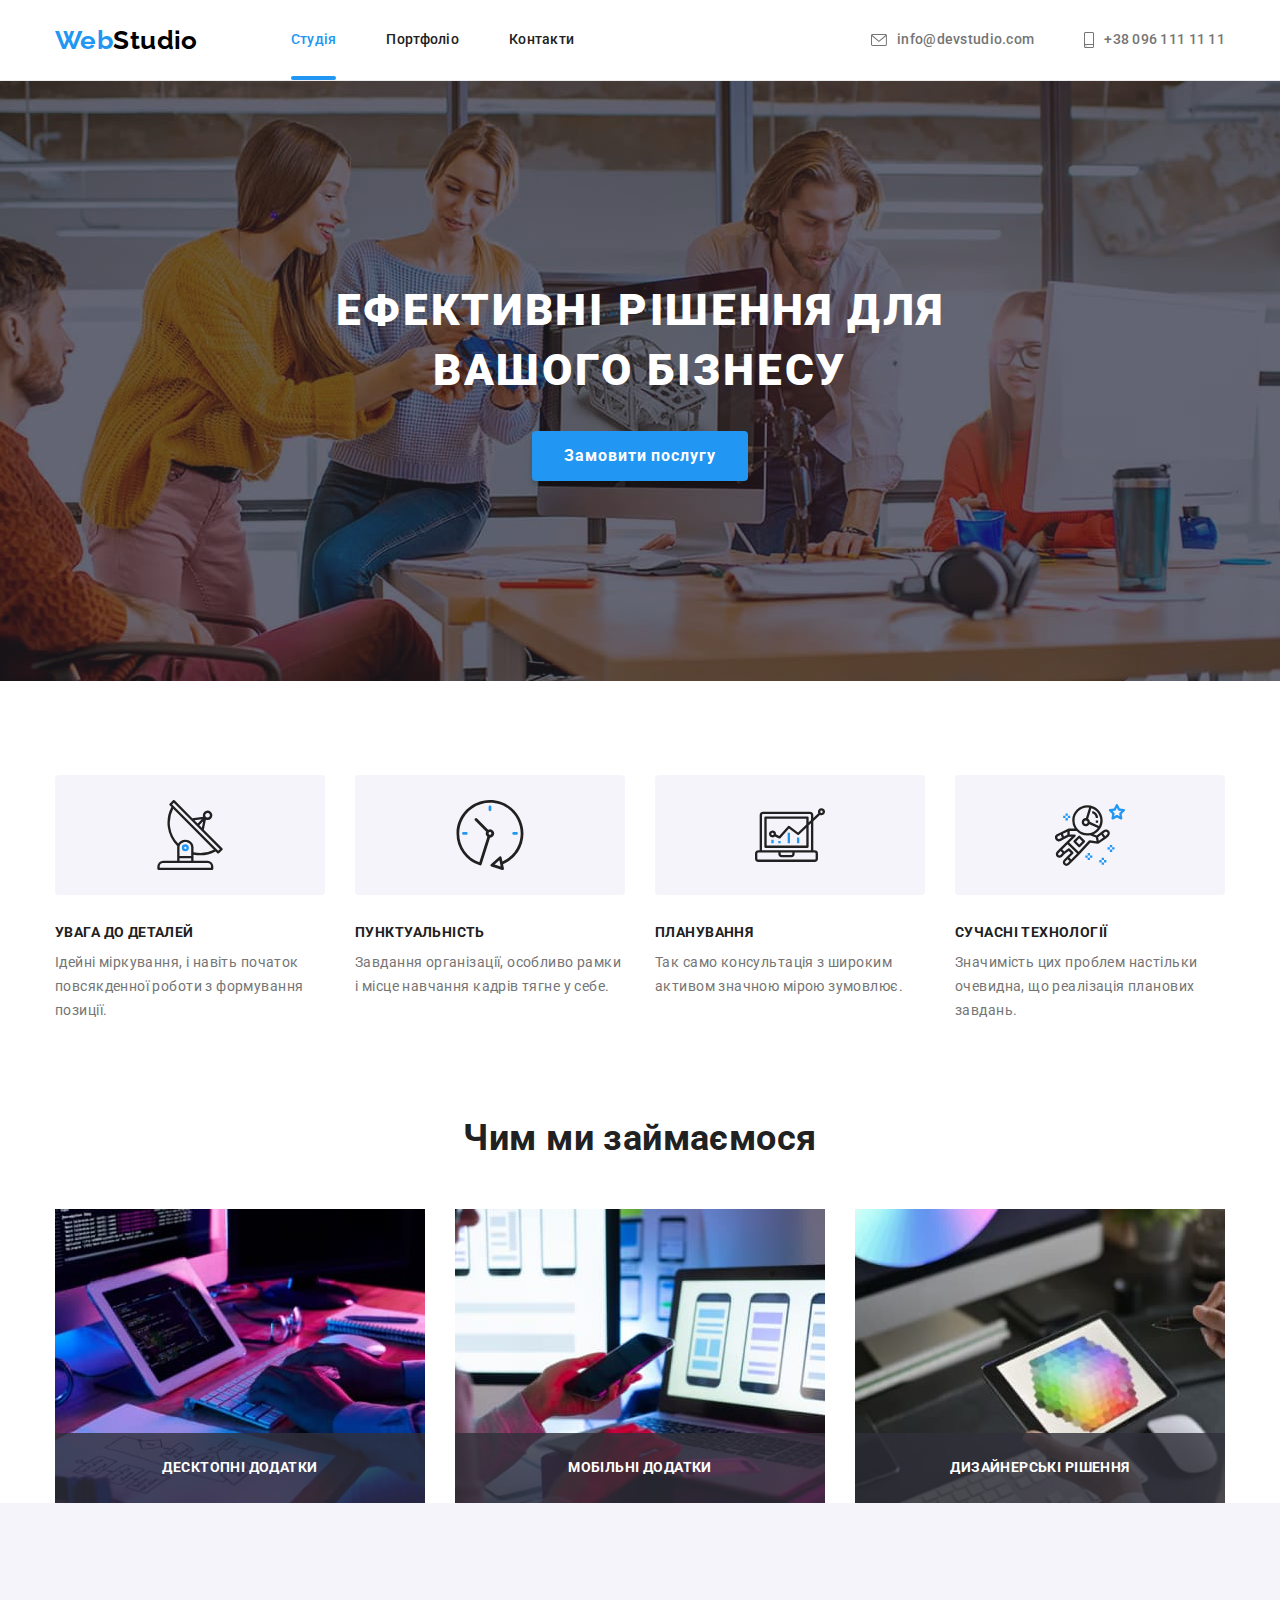
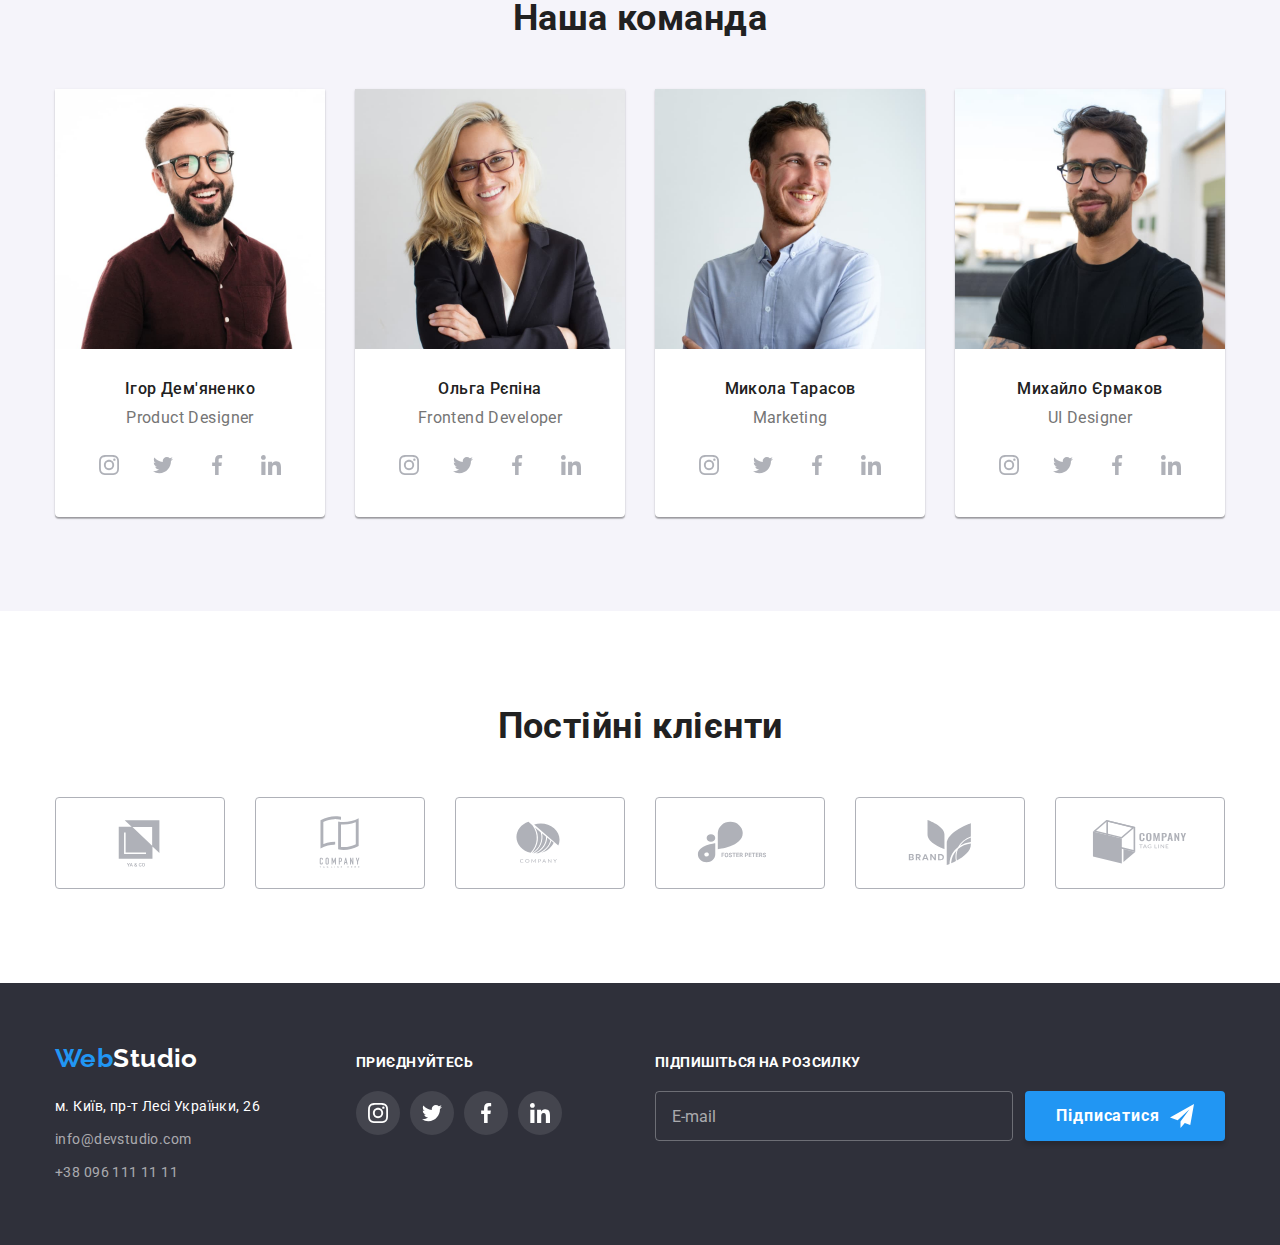
==== index.html @ 78470c0f "first commit" ====
<!DOCTYPE html>
<html lang="uk">
  <head>
    <meta charset="UTF-8" />
    <meta http-equiv="X-UA-Compatible" content="IE=edge" />
    <meta name="viewport" content="width=device-width, initial-scale=1.0" />
    <link rel="preconnect" href="https://fonts.googleapis.com" />
    <link rel="preconnect" href="https://fonts.gstatic.com" crossorigin />
    <link
      href="https://fonts.googleapis.com/css2?family=Raleway:wght@700&family=Roboto:wght@400;500;700;900&display=swap"
      rel="stylesheet"
    />
    <link
      rel="stylesheet"
      href="https://cdnjs.cloudflare.com/ajax/libs/modern-normalize/1.1.0/modern-normalize.min.css"
    />
    <link rel="stylesheet" href="./css/main.min.css" />
    <title lang="en">Web Studio</title>
  </head>
  <body>
    <header class="header">
      <div class="container header__container">
        <nav class="nav">
          <a href="./index.html" class="logo nav__logo link" lang="en"
            ><span class="logo--accent">Web</span>Studio</a
          >
          <ul class="nav__list list">
            <li class="nav__item">
              <a href="./index.html" class="nav__link link nav__link--current">Студія</a>
            </li>
            <li class="nav__item">
              <a href="./portfolio.html" class="nav__link link">Портфоліо</a>
            </li>
            <li class="nav__item">
              <a href="" class="nav__link link">Контакти</a>
            </li>
          </ul>
        </nav>
        <ul class="contacts-header list">
          <li class="contacts-header__item">
            <a href="mailto:info@devstudio.com" class="contacts-header__link link">
              <svg class="contacts-header__icon" width="16" height="12">
                <use href="./images/sprite.svg#envelope"></use>
              </svg>
              info@devstudio.com</a
            >
          </li>
          <li class="contacts-header__item">
            <a href="tel:+380961111111" class="contacts-header__link link">
              <svg class="contacts-header__icon" width="10" height="16">
                <use href="./images/sprite.svg#smartphone"></use>
              </svg>
              +38 096 111 11 11</a
            >
          </li>
        </ul>
      </div>
    </header>
    <main>
      <section class="hero">
        <div class="container hero__container">
          <h1 class="hero__title">Ефективні рішення для вашого бізнесу</h1>
          <button type="button" class="hero__button" data-modal-open>Замовити послугу</button>
        </div>
      </section>
      <section class="features section">
        <div class="container">
          <h2 class="visually-hidden">Особливості</h2>
          <ul class="features__list list">
            <li class="features__item">
              <div class="icon-box features__icon-box">
                <svg width="70" height="70">
                  <use href="./images/sprite.svg#antenna"></use>
                </svg>
              </div>
              <h3 class="features__title">Увага до деталей</h3>
              <p class="features__text">
                Ідейні міркування, і навіть початок повсякденної роботи з формування позиції.
              </p>
            </li>
            <li class="features__item">
              <div class="icon-box features__icon-box">
                <svg width="70" height="70">
                  <use href="./images/sprite.svg#clock"></use>
                </svg>
              </div>
              <h3 class="features__title">Пунктуальність</h3>
              <p class="features__text">
                Завдання організації, особливо рамки і місце навчання кадрів тягне у себе.
              </p>
            </li>
            <li class="features__item">
              <div class="icon-box features__icon-box">
                <svg width="70" height="70">
                  <use href="./images/sprite.svg#diagram"></use>
                </svg>
              </div>
              <h3 class="features__title">Планування</h3>
              <p class="features__text">
                Так само консультація з широким активом значною мірою зумовлює.
              </p>
            </li>
            <li class="features__item">
              <div class="icon-box features__icon-box">
                <svg width="70" height="70">
                  <use href="./images/sprite.svg#astronaut"></use>
                </svg>
              </div>
              <h3 class="features__title">Сучасні технології</h3>
              <p class="features__text">
                Значимість цих проблем настільки очевидна, що реалізація планових завдань.
              </p>
            </li>
          </ul>
        </div>
      </section>
      <section class="whatwedo whatwedo__section">
        <div class="container">
          <h2 class="whatwedo__title">Чим ми займаємося</h2>
          <ul class="whatwedo__list list">
            <li class="whatwedo__item">
              <img
                src="./images/index/what-we-do-1.jpg"
                alt="програмер працює за робочим столом"
                class="block"
                width="370"
                height="294"
              />
              <div class="whatwedo__overlay">
                <h3 class="whatwedo__text">Десктопні додатки</h3>
              </div>
            </li>
            <li class="whatwedo__item">
              <img
                src="./images/index/what-we-do-2.jpg"
                alt="дизайнер розробляє мобільний додаток"
                class="block"
                width="370"
                height="294"
              />
              <div class="whatwedo__overlay">
                <h3 class="whatwedo__text">Мобільні додатки</h3>
              </div>
            </li>
            <li class="whatwedo__item">
              <img
                src="./images/index/what-we-do-3.jpg"
                alt="дизайнер працює з кольором"
                class="block"
                width="370"
                height="294"
              />
              <div class="whatwedo__overlay">
                <h3 class="whatwedo__text">Дизайнерські рішення</h3>
              </div>
            </li>
          </ul>
        </div>
      </section>
      <section class="team section">
        <div class="container">
          <h2 class="team__title">Наша команда</h2>
          <ul class="team__list list">
            <li class="team__item">
              <img
                src="./images/index/team-1.jpg"
                alt="продакт дизайнер"
                class="block"
                width="270"
                height="260"
              />
              <div class="team__box">
                <h3 class="team__name">Ігор Дем'яненко</h3>
                <p class="team__prof" lang="en">Product Designer</p>
                <ul class="social list">
                  <li class="social__item">
                    <a href="" class="icon-box social__icon-box">
                      <svg class="social__icon" width="20" height="20">
                        <use href="./images/sprite.svg#instagram"></use>
                      </svg>
                    </a>
                  </li>
                  <li class="social__item">
                    <a href="" class="icon-box social__icon-box">
                      <svg class="social__icon" width="20" height="20">
                        <use href="./images/sprite.svg#twitter"></use>
                      </svg>
                    </a>
                  </li>
                  <li class="social__item">
                    <a href="" class="icon-box social__icon-box">
                      <svg class="social__icon" width="20" height="20">
                        <use href="./images/sprite.svg#facebook"></use>
                      </svg>
                    </a>
                  </li>
                  <li class="social__item">
                    <a href="" class="icon-box social__icon-box">
                      <svg class="social__icon" width="20" height="20">
                        <use href="./images/sprite.svg#linkedin"></use>
                      </svg>
                    </a>
                  </li>
                </ul>
              </div>
            </li>
            <li class="team__item">
              <img
                src="./images/index/team-2.jpg"
                alt="фронт-енд розробник"
                class="block"
                width="270"
                height="260"
              />
              <div class="team__box">
                <h3 class="team__name">Ольга Рєпіна</h3>
                <p class="team__prof" lang="en">Frontend Developer</p>
                <ul class="social list">
                  <li class="social__item">
                    <a href="" class="icon-box social__icon-box">
                      <svg class="social__icon" width="20" height="20">
                        <use href="./images/sprite.svg#instagram"></use>
                      </svg>
                    </a>
                  </li>
                  <li class="social__item">
                    <a href="" class="icon-box social__icon-box">
                      <svg class="social__icon" width="20" height="20">
                        <use href="./images/sprite.svg#twitter"></use>
                      </svg>
                    </a>
                  </li>
                  <li class="social__item">
                    <a href="" class="icon-box social__icon-box">
                      <svg class="social__icon" width="20" height="20">
                        <use href="./images/sprite.svg#facebook"></use>
                      </svg>
                    </a>
                  </li>
                  <li class="social__item">
                    <a href="" class="icon-box social__icon-box">
                      <svg class="social__icon" width="20" height="20">
                        <use href="./images/sprite.svg#linkedin"></use>
                      </svg>
                    </a>
                  </li>
                </ul>
              </div>
            </li>
            <li class="team__item">
              <img
                src="./images/index/team-3.jpg"
                alt="маркетолог"
                class="block"
                width="270"
                height="260"
              />
              <div class="team__box">
                <h3 class="team__name">Микола Тарасов</h3>
                <p class="team__prof" lang="en">Marketing</p>
                <ul class="social list">
                  <li class="social__item">
                    <a href="" class="icon-box social__icon-box">
                      <svg class="social__icon" width="20" height="20">
                        <use href="./images/sprite.svg#instagram"></use>
                      </svg>
                    </a>
                  </li>
                  <li class="social__item">
                    <a href="" class="icon-box social__icon-box">
                      <svg class="social__icon" width="20" height="20">
                        <use href="./images/sprite.svg#twitter"></use>
                      </svg>
                    </a>
                  </li>
                  <li class="social__item">
                    <a href="" class="icon-box social__icon-box">
                      <svg class="social__icon" width="20" height="20">
                        <use href="./images/sprite.svg#facebook"></use>
                      </svg>
                    </a>
                  </li>
                  <li class="social__item">
                    <a href="" class="icon-box social__icon-box">
                      <svg class="social__icon" width="20" height="20">
                        <use href="./images/sprite.svg#linkedin"></use>
                      </svg>
                    </a>
                  </li>
                </ul>
              </div>
            </li>
            <li class="team__item">
              <img
                src="./images/index/team-4.jpg"
                alt="дизайнер"
                class="block"
                width="270"
                height="260"
              />
              <div class="team__box">
                <h3 class="team__name">Михайло Єрмаков</h3>
                <p class="team__prof" lang="en">UI Designer</p>
                <ul class="social list">
                  <li class="social__item">
                    <a href="" class="icon-box social__icon-box">
                      <svg class="social__icon" width="20" height="20">
                        <use href="./images/sprite.svg#instagram"></use>
                      </svg>
                    </a>
                  </li>
                  <li class="social__item">
                    <a href="" class="icon-box social__icon-box">
                      <svg class="social__icon" width="20" height="20">
                        <use href="./images/sprite.svg#twitter"></use>
                      </svg>
                    </a>
                  </li>
                  <li class="social__item">
                    <a href="" class="icon-box social__icon-box">
                      <svg class="social__icon" width="20" height="20">
                        <use href="./images/sprite.svg#facebook"></use>
                      </svg>
                    </a>
                  </li>
                  <li class="social__item">
                    <a href="" class="icon-box social__icon-box">
                      <svg class="social__icon" width="20" height="20">
                        <use href="./images/sprite.svg#linkedin"></use>
                      </svg>
                    </a>
                  </li>
                </ul>
              </div>
            </li>
          </ul>
        </div>
      </section>
      <section class="clients section">
        <div class="container">
          <h2 class="clients__title">Постійні клієнти</h2>
          <ul class="clients__list list">
            <li class="clients__item">
              <a href="" class="icon-box clients__icon-box">
                <svg class="clients__icon" width="106" height="60">
                  <use href="./images/sprite.svg#client-1"></use>
                </svg>
              </a>
            </li>
            <li class="clients__item">
              <a href="" class="icon-box clients__icon-box">
                <svg class="clients__icon" width="106" height="60">
                  <use href="./images/sprite.svg#client-2"></use>
                </svg>
              </a>
            </li>
            <li class="clients__item">
              <a href="" class="icon-box clients__icon-box">
                <svg class="clients__icon" width="106" height="60">
                  <use href="./images/sprite.svg#client-3"></use>
                </svg>
              </a>
            </li>
            <li class="clients__item">
              <a href="" class="icon-box clients__icon-box">
                <svg class="clients__icon" width="106" height="60">
                  <use href="./images/sprite.svg#client-4"></use>
                </svg>
              </a>
            </li>
            <li class="clients__item">
              <a href="" class="icon-box clients__icon-box">
                <svg class="clients__icon" width="106" height="60">
                  <use href="./images/sprite.svg#client-5"></use>
                </svg>
              </a>
            </li>
            <li class="clients__item">
              <a href="" class="icon-box clients__icon-box">
                <svg class="clients__icon" width="106" height="60">
                  <use href="./images/sprite.svg#client-6"></use>
                </svg>
              </a>
            </li>
          </ul>
        </div>
      </section>
    </main>
    <footer class="footer">
      <div class="container footer__container">
        <div class="footer__item">
          <a href="./index.html" class="logo footer__logo link" lang="en"
            ><span class="logo--accent">Web</span>Studio</a
          >
          <address class="contacts-footer">
            <ul class="list">
              <li class="contacts-footer__item">
                <a
                  href="https://goo.gl/maps/k4qQzLgpnEmAFizy6"
                  class="contacts-footer__gmaps-link link"
                  target="_blank"
                  rel="noopener noreferrer"
                  >м. Київ, пр-т Лесі Українки, 26</a
                >
              </li>
              <li class="contacts-footer__item">
                <a href="mailto:info@devstudio.com" class="contacts-footer__link link"
                  >info@devstudio.com</a
                >
              </li>
              <li class="contacts-footer__item">
                <a href="tel:+380961111111" class="contacts-footer__link link">+38 096 111 11 11</a>
              </li>
            </ul>
          </address>
        </div>
        <div class="footer__item">
          <p class="footer__title">Приєднуйтесь</p>
          <ul class="social list">
            <li class="social__item">
              <a href="" class="icon-box social__icon-box social__icon-box--dark">
                <svg class="social__icon" width="20" height="20">
                  <use href="./images/sprite.svg#instagram"></use>
                </svg>
              </a>
            </li>
            <li class="social__item">
              <a href="" class="icon-box social__icon-box social__icon-box--dark">
                <svg class="social__icon" width="20" height="20">
                  <use href="./images/sprite.svg#twitter"></use>
                </svg>
              </a>
            </li>
            <li class="social__item">
              <a href="" class="icon-box social__icon-box social__icon-box--dark">
                <svg class="social__icon" width="20" height="20">
                  <use href="./images/sprite.svg#facebook"></use>
                </svg>
              </a>
            </li>
            <li class="social__item">
              <a href="" class="icon-box social__icon-box social__icon-box--dark">
                <svg class="social__icon" width="20" height="20">
                  <use href="./images/sprite.svg#linkedin"></use>
                </svg>
              </a>
            </li>
          </ul>
        </div>
        <div class="footer__item">
          <p class="footer__title">Підпишіться на розсилку</p>
          <form class="subscribe">
            <label>
              <input type="email" class="subscribe__field" name="email" placeholder="E-mail" />
            </label>
            <button type="submit" class="subscribe__button">
              Підписатися
              <svg class="subscribe__icon" width="24" height="24">
                <use href="./images/sprite.svg#send"></use>
              </svg>
            </button>
          </form>
        </div>
      </div>
    </footer>
    <div class="modal__backdrop" data-backdrop>
      <div class="modal" data-modal>
        <button type="button" class="modal__button" data-modal-close>
          <svg width="18" height="18">
            <use href="./images/sprite.svg#close"></use>
          </svg>
        </button>
        <form class="feedback">
          <p class="feedback__title">Залиште свої дані, ми вам передзвонимо</p>
          <label class="feedback__label"
            >Ім'я
            <input type="text" name="name" class="feedback__field" />
            <svg class="feedback__icon" width="18" height="18">
              <use href="./images/sprite.svg#person"></use>
            </svg>
          </label>
          <label class="feedback__label"
            >Телефон
            <input type="tel" name="tel" class="feedback__field" />
            <svg class="feedback__icon" width="18" height="18">
              <use href="./images/sprite.svg#phone"></use>
            </svg>
          </label>
          <label class="feedback__label"
            >Пошта
            <input type="email" name="email" class="feedback__field" />
            <svg class="feedback__icon" width="18" height="18">
              <use href="./images/sprite.svg#email"></use>
            </svg>
          </label>
          <label class="feedback__label"
            >Коментар
            <textarea
              name="comment"
              class="feedback__area"
              rows="6"
              placeholder="Введіть текст"
            ></textarea>
          </label>
          <label class="feedback__accept">
            <input type="checkbox" name="accept" value="agreed" class="feedback__checkbox" />
            <svg class="feedback__checkbox--off" width="16" height="15">
              <use href="./images/sprite.svg#not-checked"></use>
            </svg>
            <svg class="feedback__checkbox--on" width="16" height="15">
              <use href="./images/sprite.svg#checked"></use>
            </svg>
            Погоджуюся з розсилкою та приймаю
            <a href="" class="feedback__link">Умови договору</a>
          </label>
          <button type="submit" class="feedback__button">Відправити</button>
        </form>
      </div>
    </div>
    <script src="./js/modal.js"></script>
  </body>
</html>
---- css/main.min.css ----
@-webkit-keyframes fadeIn{0%{-webkit-transform:scale(2);transform:scale(2);opacity:0}100%{-webkit-transform:scale(1);transform:scale(1);opacity:1}}@keyframes fadeIn{0%{-webkit-transform:scale(2);transform:scale(2);opacity:0}100%{-webkit-transform:scale(1);transform:scale(1);opacity:1}}@-webkit-keyframes fadeOut{0%{opacity:1}100%{opacity:0}}@keyframes fadeOut{0%{opacity:1}100%{opacity:0}}@-webkit-keyframes jumpOut{0%{-webkit-transform:translate(-50%, -50%) scale(1, 1);transform:translate(-50%, -50%) scale(1, 1)}20%{-webkit-transform:translate(-50%, -35%) scale(1.25, 0.8);transform:translate(-50%, -35%) scale(1.25, 0.8)}100%{-webkit-transform:translate(-50%, -200%) scale(0.5, 2);transform:translate(-50%, -200%) scale(0.5, 2)}}@keyframes jumpOut{0%{-webkit-transform:translate(-50%, -50%) scale(1, 1);transform:translate(-50%, -50%) scale(1, 1)}20%{-webkit-transform:translate(-50%, -35%) scale(1.25, 0.8);transform:translate(-50%, -35%) scale(1.25, 0.8)}100%{-webkit-transform:translate(-50%, -200%) scale(0.5, 2);transform:translate(-50%, -200%) scale(0.5, 2)}}body{background-color:#fff;color:#212121;font-family:"Roboto",sans-serif;font-size:14px;line-height:1.71;letter-spacing:.03em}h1,h2,h3,ul,p{margin:0}.list{list-style:none;padding:0}.link{text-decoration:none}.section{padding:94px 0}.container{width:1200px;margin:0 auto;padding:0 15px}.block{display:block}.icon-box{display:-webkit-box;display:-ms-flexbox;display:flex;-webkit-box-pack:center;-ms-flex-pack:center;justify-content:center;-webkit-box-align:center;-ms-flex-align:center;align-items:center}.visually-hidden{position:absolute;white-space:nowrap;width:1px;height:1px;overflow:hidden;border:0;padding:0;clip:rect(0 0 0 0);-webkit-clip-path:inset(50%);clip-path:inset(50%);margin:-1px}.feedback__button,.subscribe__button,.hero__button{width:200px;padding:10px 15px;background-color:#2196f3;color:#fff;border:none;border-radius:4px;-webkit-box-shadow:0px 4px 4px rgba(0,0,0,.1490196078);box-shadow:0px 4px 4px rgba(0,0,0,.1490196078);cursor:pointer;font-family:inherit;font-weight:700;font-size:16px;line-height:1.88;text-align:center;letter-spacing:.06em;-webkit-transition:background-color 250ms cubic-bezier(0.4, 0, 0.2, 1);transition:background-color 250ms cubic-bezier(0.4, 0, 0.2, 1)}.feedback__button:hover,.subscribe__button:hover,.hero__button:hover,.feedback__button:focus,.subscribe__button:focus,.hero__button:focus{background-color:#188ce8}.header{border-bottom:1px solid #ececec}.header__container{display:-webkit-box;display:-ms-flexbox;display:flex;min-height:80px}.nav{display:-webkit-box;display:-ms-flexbox;display:flex;-webkit-box-align:center;-ms-flex-align:center;align-items:center}.nav__logo{margin-right:93px}.nav__list{display:-webkit-box;display:-ms-flexbox;display:flex;height:100%}.nav__item{display:-webkit-box;display:-ms-flexbox;display:flex}.nav__item:not(:last-child){margin-right:50px}.nav__link{position:relative;padding:32px 0;color:inherit;font-weight:500;line-height:1.14;letter-spacing:.02em;-webkit-transition:color 250ms cubic-bezier(0.4, 0, 0.2, 1);transition:color 250ms cubic-bezier(0.4, 0, 0.2, 1)}.nav__link:hover,.nav__link:focus{color:#2196f3}.nav__link--current{color:#2196f3}.nav__link--current::after{content:"";position:absolute;bottom:0;display:block;width:100%;height:4px;background-color:#2196f3;border-radius:2px}.logo{color:#000;font-family:"Raleway",sans-serif;font-weight:700;font-size:26px;line-height:1.19}.logo--accent{color:#2196f3}.contacts-header{display:-webkit-box;display:-ms-flexbox;display:flex;-webkit-box-align:center;-ms-flex-align:center;align-items:center;margin-left:auto}.contacts-header__icon{margin-right:10px;fill:currentColor}.contacts-header__item:not(:last-child){margin-right:50px}.contacts-header__link{display:-webkit-box;display:-ms-flexbox;display:flex;-webkit-box-align:center;-ms-flex-align:center;align-items:center;color:#757575;font-weight:500;line-height:1.14;letter-spacing:.02em;-webkit-transition:color 250ms cubic-bezier(0.4, 0, 0.2, 1);transition:color 250ms cubic-bezier(0.4, 0, 0.2, 1)}.contacts-header__link:hover,.contacts-header__link:focus{color:#2196f3}.hero{max-width:1600px;height:600px;margin:auto;padding:200px 0;background-color:#c4c4c4;background-image:-webkit-gradient(linear, left top, left bottom, from(rgba(47, 48, 58, 0.4)), to(rgba(47, 48, 58, 0.4))),url(../images/index/hero.jpg);background-image:linear-gradient(rgba(47, 48, 58, 0.4), rgba(47, 48, 58, 0.4)),url(../images/index/hero.jpg);background-repeat:no-repeat;background-position:center;background-size:cover}.hero__container{display:-webkit-box;display:-ms-flexbox;display:flex;-webkit-box-orient:vertical;-webkit-box-direction:normal;-ms-flex-direction:column;flex-direction:column;-webkit-box-pack:center;-ms-flex-pack:center;justify-content:center;-webkit-box-align:center;-ms-flex-align:center;align-items:center}.hero__title{width:696px;margin-bottom:30px;color:#fff;font-weight:900;font-size:44px;line-height:1.36;text-align:center;letter-spacing:.06em;text-transform:uppercase}.hero__button{width:216px}.features__list{display:-webkit-box;display:-ms-flexbox;display:flex}.features__icon-box{height:120px;margin-bottom:30px;background-color:#f5f4fa;border-radius:4px}.features__title{margin-bottom:10px;font-weight:700;font-size:inherit;line-height:1.14;text-transform:uppercase}.features__text{color:#757575}.features__item{width:270px}.features__item:not(:last-child){margin-right:30px}.whatwedo__section{padding-top:0}.whatwedo__title{margin-bottom:50px;font-weight:700;font-size:36px;line-height:1.17;text-align:center}.whatwedo__list{display:-webkit-box;display:-ms-flexbox;display:flex}.whatwedo__overlay{position:absolute;bottom:0;width:100%;min-height:70px;padding:27px 15px;background-color:rgba(47,48,58,.8)}.whatwedo__text{color:#fff;font-weight:700;font-size:14px;line-height:1.14;text-align:center;text-transform:uppercase}.whatwedo__item{position:relative}.whatwedo__item:not(:last-child){margin-right:30px}.team{background-color:#f5f4fa}.team__title{margin-bottom:50px;font-weight:700;font-size:36px;line-height:1.17;text-align:center}.team__list{display:-webkit-box;display:-ms-flexbox;display:flex}.team__box{display:-webkit-box;display:-ms-flexbox;display:flex;-webkit-box-orient:vertical;-webkit-box-direction:normal;-ms-flex-direction:column;flex-direction:column;-webkit-box-align:center;-ms-flex-align:center;align-items:center;padding:30px 0;text-align:center}.team__name{margin-bottom:10px;font-weight:500;font-size:16px;line-height:1.19}.team__prof{margin-bottom:16px;color:#757575;font-size:16px;line-height:1.19}.team__item{background-color:#fff;-webkit-box-shadow:0px 1px 3px rgba(0,0,0,.1215686275),0px 1px 1px rgba(0,0,0,.1411764706),0px 2px 1px rgba(0,0,0,.2);box-shadow:0px 1px 3px rgba(0,0,0,.1215686275),0px 1px 1px rgba(0,0,0,.1411764706),0px 2px 1px rgba(0,0,0,.2);border-radius:0px 0px 4px 4px}.team__item:not(:last-child){margin-right:30px}.social{display:-webkit-box;display:-ms-flexbox;display:flex}.social__icon{fill:currentColor}.social__item:not(:last-child){margin-right:10px}.social__icon-box{width:44px;height:44px;border-radius:50%;color:#afb1b8;-webkit-transition:background-color 250ms cubic-bezier(0.4, 0, 0.2, 1),color 250ms cubic-bezier(0.4, 0, 0.2, 1);transition:background-color 250ms cubic-bezier(0.4, 0, 0.2, 1),color 250ms cubic-bezier(0.4, 0, 0.2, 1)}.social__icon-box--dark{background-color:rgba(255,255,255,.1019607843);color:#fff}.social__icon-box:hover,.social__icon-box:focus{background-color:#2196f3;color:#fff}.clients__title{margin-bottom:50px;font-weight:700;font-size:36px;line-height:1.17;text-align:center}.clients__list{display:-webkit-box;display:-ms-flexbox;display:flex}.clients__icon{fill:currentColor}.clients__item{width:170px}.clients__item:not(:last-child){margin-right:30px}.clients__icon-box{height:92px;color:#afb1b8;border:1px solid #afb1b8;border-radius:4px;-webkit-transition:color 250ms cubic-bezier(0.4, 0, 0.2, 1),border 250ms cubic-bezier(0.4, 0, 0.2, 1);transition:color 250ms cubic-bezier(0.4, 0, 0.2, 1),border 250ms cubic-bezier(0.4, 0, 0.2, 1)}.clients__icon-box:hover,.clients__icon-box:focus{color:#2196f3;border:1px solid #2196f3}.filter{display:-webkit-box;display:-ms-flexbox;display:flex;-webkit-box-pack:center;-ms-flex-pack:center;justify-content:center;margin-bottom:50px}.filter__item:not(:last-child){margin-right:8px}.filter__button{padding:6px 22px;background-color:#f5f4fa;color:inherit;border:none;border-radius:4px;cursor:pointer;font-family:inherit;font-weight:500;font-size:16px;line-height:1.62;text-align:center;letter-spacing:inherit;-webkit-transition:background-color 250ms cubic-bezier(0.4, 0, 0.2, 1),color 250ms cubic-bezier(0.4, 0, 0.2, 1),-webkit-box-shadow 250ms cubic-bezier(0.4, 0, 0.2, 1);transition:background-color 250ms cubic-bezier(0.4, 0, 0.2, 1),color 250ms cubic-bezier(0.4, 0, 0.2, 1),-webkit-box-shadow 250ms cubic-bezier(0.4, 0, 0.2, 1);transition:background-color 250ms cubic-bezier(0.4, 0, 0.2, 1),color 250ms cubic-bezier(0.4, 0, 0.2, 1),box-shadow 250ms cubic-bezier(0.4, 0, 0.2, 1);transition:background-color 250ms cubic-bezier(0.4, 0, 0.2, 1),color 250ms cubic-bezier(0.4, 0, 0.2, 1),box-shadow 250ms cubic-bezier(0.4, 0, 0.2, 1),-webkit-box-shadow 250ms cubic-bezier(0.4, 0, 0.2, 1)}.filter__button:hover,.filter__button:focus{background-color:#2196f3;color:#fff;-webkit-box-shadow:0px 3px 1px rgba(0,0,0,.1019607843),0px 1px 2px rgba(0,0,0,.0784313725),0px 2px 2px rgba(0,0,0,.1215686275);box-shadow:0px 3px 1px rgba(0,0,0,.1019607843),0px 1px 2px rgba(0,0,0,.0784313725),0px 2px 2px rgba(0,0,0,.1215686275)}.gallery__list{display:-webkit-box;display:-ms-flexbox;display:flex;-ms-flex-wrap:wrap;flex-wrap:wrap}.gallery__thumb{position:relative;overflow:hidden}.gallery__overlay{position:absolute;top:0;left:0;display:-webkit-box;display:-ms-flexbox;display:flex;-webkit-box-align:center;-ms-flex-align:center;align-items:center;height:100%;padding:0 24px;background-color:rgba(33,150,243,.9019607843);-webkit-transform:translateY(100%);transform:translateY(100%);-webkit-transition:-webkit-transform 250ms cubic-bezier(0.4, 0, 0.2, 1);transition:-webkit-transform 250ms cubic-bezier(0.4, 0, 0.2, 1);transition:transform 250ms cubic-bezier(0.4, 0, 0.2, 1);transition:transform 250ms cubic-bezier(0.4, 0, 0.2, 1), -webkit-transform 250ms cubic-bezier(0.4, 0, 0.2, 1)}.gallery__overlay-text{color:#fff;font-size:18px;line-height:1.56}.gallery__descr{padding:20px 24px;border-right:1px solid #eee;border-bottom:1px solid #eee;border-left:1px solid #eee}.gallery__title{margin-bottom:4px;color:#212121;font-weight:700;font-size:18px;line-height:2;letter-spacing:.06em}.gallery__category{color:#757575;font-size:16px;line-height:1.88}.gallery__item:not(:nth-child(3n)){margin-right:30px}.gallery__item:not(:nth-last-child(-n+3)){margin-bottom:30px}.gallery__link{display:block;-webkit-transition:-webkit-box-shadow 250ms cubic-bezier(0.4, 0, 0.2, 1);transition:-webkit-box-shadow 250ms cubic-bezier(0.4, 0, 0.2, 1);transition:box-shadow 250ms cubic-bezier(0.4, 0, 0.2, 1);transition:box-shadow 250ms cubic-bezier(0.4, 0, 0.2, 1), -webkit-box-shadow 250ms cubic-bezier(0.4, 0, 0.2, 1)}.gallery__link:hover,.gallery__link:focus{-webkit-box-shadow:0px 1px 1px rgba(0,0,0,.1215686275),0px 4px 4px rgba(0,0,0,.0588235294),1px 4px 6px rgba(0,0,0,.1607843137);box-shadow:0px 1px 1px rgba(0,0,0,.1215686275),0px 4px 4px rgba(0,0,0,.0588235294),1px 4px 6px rgba(0,0,0,.1607843137)}.gallery__link:hover .gallery__overlay,.gallery__link:focus .gallery__overlay{-webkit-transform:translateY(0%);transform:translateY(0%)}.footer{padding-top:60px;padding-bottom:60px;background-color:#2f303a}.footer__container{display:-webkit-box;display:-ms-flexbox;display:flex;-webkit-box-align:baseline;-ms-flex-align:baseline;align-items:baseline}.footer__logo{color:#fff}.footer__title{color:#fff;font-weight:700;line-height:1.14;text-transform:uppercase;margin-bottom:20px}.footer__item:nth-child(1){margin-right:70px}.footer__item:nth-child(2){margin-right:93px}.contacts-footer{width:231px;margin-top:20px;font-style:normal}.contacts-footer__gmaps-link{color:#fff}.contacts-footer__item{display:-webkit-box;display:-ms-flexbox;display:flex}.contacts-footer__item:not(:last-child){margin-bottom:9px}.contacts-footer__link{color:rgba(255,255,255,.6);-webkit-transition:color 250ms cubic-bezier(0.4, 0, 0.2, 1);transition:color 250ms cubic-bezier(0.4, 0, 0.2, 1)}.contacts-footer__link:hover,.contacts-footer__link:focus{color:#fff}.subscribe{display:-webkit-box;display:-ms-flexbox;display:flex;-webkit-box-align:center;-ms-flex-align:center;align-items:center}.subscribe__button{display:-webkit-box;display:-ms-flexbox;display:flex;-webkit-box-pack:center;-ms-flex-pack:center;justify-content:center;-webkit-box-align:center;-ms-flex-align:center;align-items:center;margin-left:12px}.subscribe__icon{margin-left:10px;fill:currentColor}.subscribe__field{display:block;width:358px;height:50px;padding:15px 16px;background-color:rgba(0,0,0,0);color:#fff;border:1px solid rgba(255,255,255,.3019607843);border-radius:4px;font-size:16px;line-height:1.25}.subscribe__field::-webkit-input-placeholder{color:rgba(255,255,255,.6)}.subscribe__field::-moz-placeholder{color:rgba(255,255,255,.6)}.subscribe__field:-ms-input-placeholder{color:rgba(255,255,255,.6)}.subscribe__field::-ms-input-placeholder{color:rgba(255,255,255,.6)}.subscribe__field::placeholder{color:rgba(255,255,255,.6)}.modal{position:absolute;top:50%;left:50%;min-width:528px;min-height:581px;padding:40px;background-color:#fff;-webkit-box-shadow:0px 1px 3px rgba(0,0,0,.1215686275),0px 1px 1px rgba(0,0,0,.1411764706),0px 2px 1px rgba(0,0,0,.2);box-shadow:0px 1px 3px rgba(0,0,0,.1215686275),0px 1px 1px rgba(0,0,0,.1411764706),0px 2px 1px rgba(0,0,0,.2);border-radius:4px;-webkit-transform:translate(-50%, -50%);transform:translate(-50%, -50%)}.modal--close-anim{-webkit-animation:jumpOut 550ms cubic-bezier(1, -0.25, 0.75, 1);animation:jumpOut 550ms cubic-bezier(1, -0.25, 0.75, 1)}.modal__button{position:absolute;top:8px;right:8px;display:-webkit-box;display:-ms-flexbox;display:flex;-webkit-box-pack:center;-ms-flex-pack:center;justify-content:center;-webkit-box-align:center;-ms-flex-align:center;align-items:center;width:30px;height:30px;padding:0;cursor:pointer;background-color:rgba(0,0,0,0);border:1px solid rgba(0,0,0,.1019607843);border-radius:50%;-webkit-transition:fill 250ms cubic-bezier(0.4, 0, 0.2, 1);transition:fill 250ms cubic-bezier(0.4, 0, 0.2, 1)}.modal__button:hover,.modal__button:focus{fill:#2196f3}.modal__backdrop{position:fixed;top:0;left:0;width:100%;height:100%;z-index:1;background-color:rgba(0,0,0,.2);visibility:hidden;pointer-events:none}.modal__backdrop--visible{visibility:visible;pointer-events:auto;-webkit-animation:fadeIn 250ms cubic-bezier(0.4, 0, 0.2, 1);animation:fadeIn 250ms cubic-bezier(0.4, 0, 0.2, 1)}.modal__backdrop--close-anim{-webkit-animation:fadeOut 550ms cubic-bezier(1, -0.25, 0.75, 1);animation:fadeOut 550ms cubic-bezier(1, -0.25, 0.75, 1)}.feedback{display:-webkit-box;display:-ms-flexbox;display:flex;-webkit-box-orient:vertical;-webkit-box-direction:normal;-ms-flex-direction:column;flex-direction:column;-webkit-box-align:center;-ms-flex-align:center;align-items:center}.feedback__title{margin-bottom:12px;font-weight:700;font-size:20px;line-height:1.15;text-align:center}.feedback__field{margin-top:4px;padding:11px 12px 11px 42px;color:#212121;border:1px solid rgba(33,33,33,.2);border-radius:4px;outline:none;font-size:14px;letter-spacing:.03em;-webkit-transition:border-color 250ms cubic-bezier(0.4, 0, 0.2, 1);transition:border-color 250ms cubic-bezier(0.4, 0, 0.2, 1)}.feedback__icon{position:absolute;top:50%;left:12px;fill:#212121;-webkit-transition:fill 250ms cubic-bezier(0.4, 0, 0.2, 1);transition:fill 250ms cubic-bezier(0.4, 0, 0.2, 1)}.feedback__accept{position:relative;margin-bottom:30px;padding-left:24px;color:#757575;line-height:1.14}.feedback__label{position:relative;display:-webkit-box;display:-ms-flexbox;display:flex;-webkit-box-orient:vertical;-webkit-box-direction:normal;-ms-flex-direction:column;flex-direction:column;width:100%;margin-bottom:10px;color:#757575;font-size:12px;line-height:1.17;letter-spacing:.01em}.feedback__label:nth-last-of-type(2){margin-bottom:20px}.feedback__label:focus-within .feedback__field{border-color:#2196f3}.feedback__label:focus-within .feedback__icon{fill:#2196f3}.feedback__label:focus-within .feedback__area{border-color:#2196f3}.feedback__area{margin-top:4px;padding:12px 16px;color:#212121;border:1px solid rgba(33,33,33,.2);border-radius:4px;outline:none;resize:none;font-size:14px;line-height:1.14;letter-spacing:.03em;-webkit-transition:border-color 250ms cubic-bezier(0.4, 0, 0.2, 1);transition:border-color 250ms cubic-bezier(0.4, 0, 0.2, 1)}.feedback__area::-webkit-input-placeholder{color:rgba(117,117,117,.5019607843);font-size:14px;line-height:1.14;letter-spacing:.03em}.feedback__area::-moz-placeholder{color:rgba(117,117,117,.5019607843);font-size:14px;line-height:1.14;letter-spacing:.03em}.feedback__area:-ms-input-placeholder{color:rgba(117,117,117,.5019607843);font-size:14px;line-height:1.14;letter-spacing:.03em}.feedback__area::-ms-input-placeholder{color:rgba(117,117,117,.5019607843);font-size:14px;line-height:1.14;letter-spacing:.03em}.feedback__area::placeholder{color:rgba(117,117,117,.5019607843);font-size:14px;line-height:1.14;letter-spacing:.03em}.feedback__checkbox{position:absolute;white-space:nowrap;width:1px;height:1px;overflow:hidden;border:0;padding:0;clip:rect(0 0 0 0);-webkit-clip-path:inset(50%);clip-path:inset(50%);margin:-1px}.feedback__checkbox:checked~.feedback__checkbox--off{opacity:0}.feedback__checkbox:checked~.feedback__checkbox--on{opacity:1}.feedback__checkbox--off{position:absolute;top:50%;left:0;opacity:1;pointer-events:none;-webkit-transform:translateY(-50%);transform:translateY(-50%);-webkit-transition:opacity 250ms cubic-bezier(0.4, 0, 0.2, 1);transition:opacity 250ms cubic-bezier(0.4, 0, 0.2, 1)}.feedback__checkbox--on{position:absolute;top:50%;left:0;opacity:0;pointer-events:none;-webkit-transform:translateY(-50%);transform:translateY(-50%);-webkit-transition:opacity 250ms cubic-bezier(0.4, 0, 0.2, 1);transition:opacity 250ms cubic-bezier(0.4, 0, 0.2, 1)}.feedback__link{position:relative;color:#2196f3;text-decoration:none}.feedback__link::after{content:"";position:absolute;left:0;bottom:1px;width:100%;height:1px;background-color:#2196f3;-webkit-transform:scaleX(1);transform:scaleX(1);-webkit-transition:-webkit-transform 250ms linear;transition:-webkit-transform 250ms linear;transition:transform 250ms linear;transition:transform 250ms linear, -webkit-transform 250ms linear;-webkit-transform-origin:right;transform-origin:right}.feedback__link:hover::after,.feedback__link:focus::after{-webkit-transform:scaleX(0);transform:scaleX(0);-webkit-transform-origin:left;transform-origin:left}/*# sourceMappingURL=main.min.css.map */
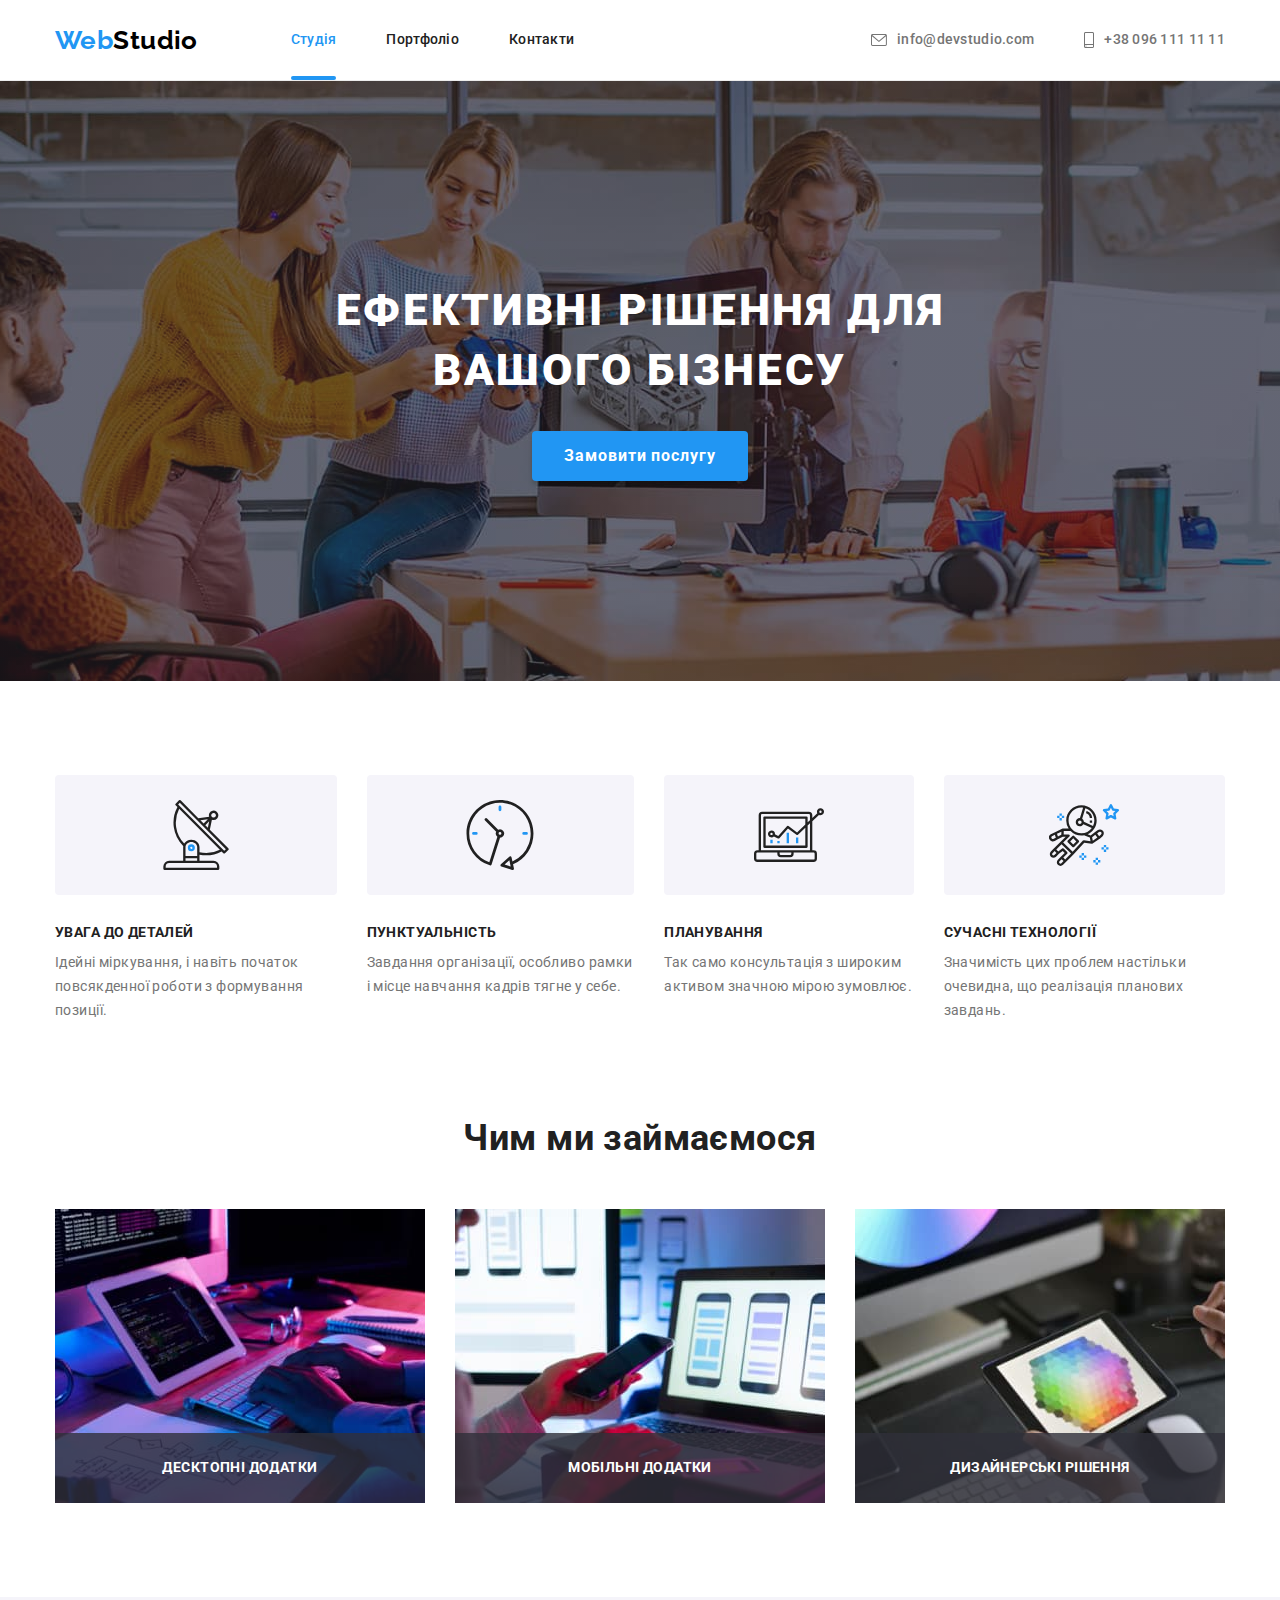
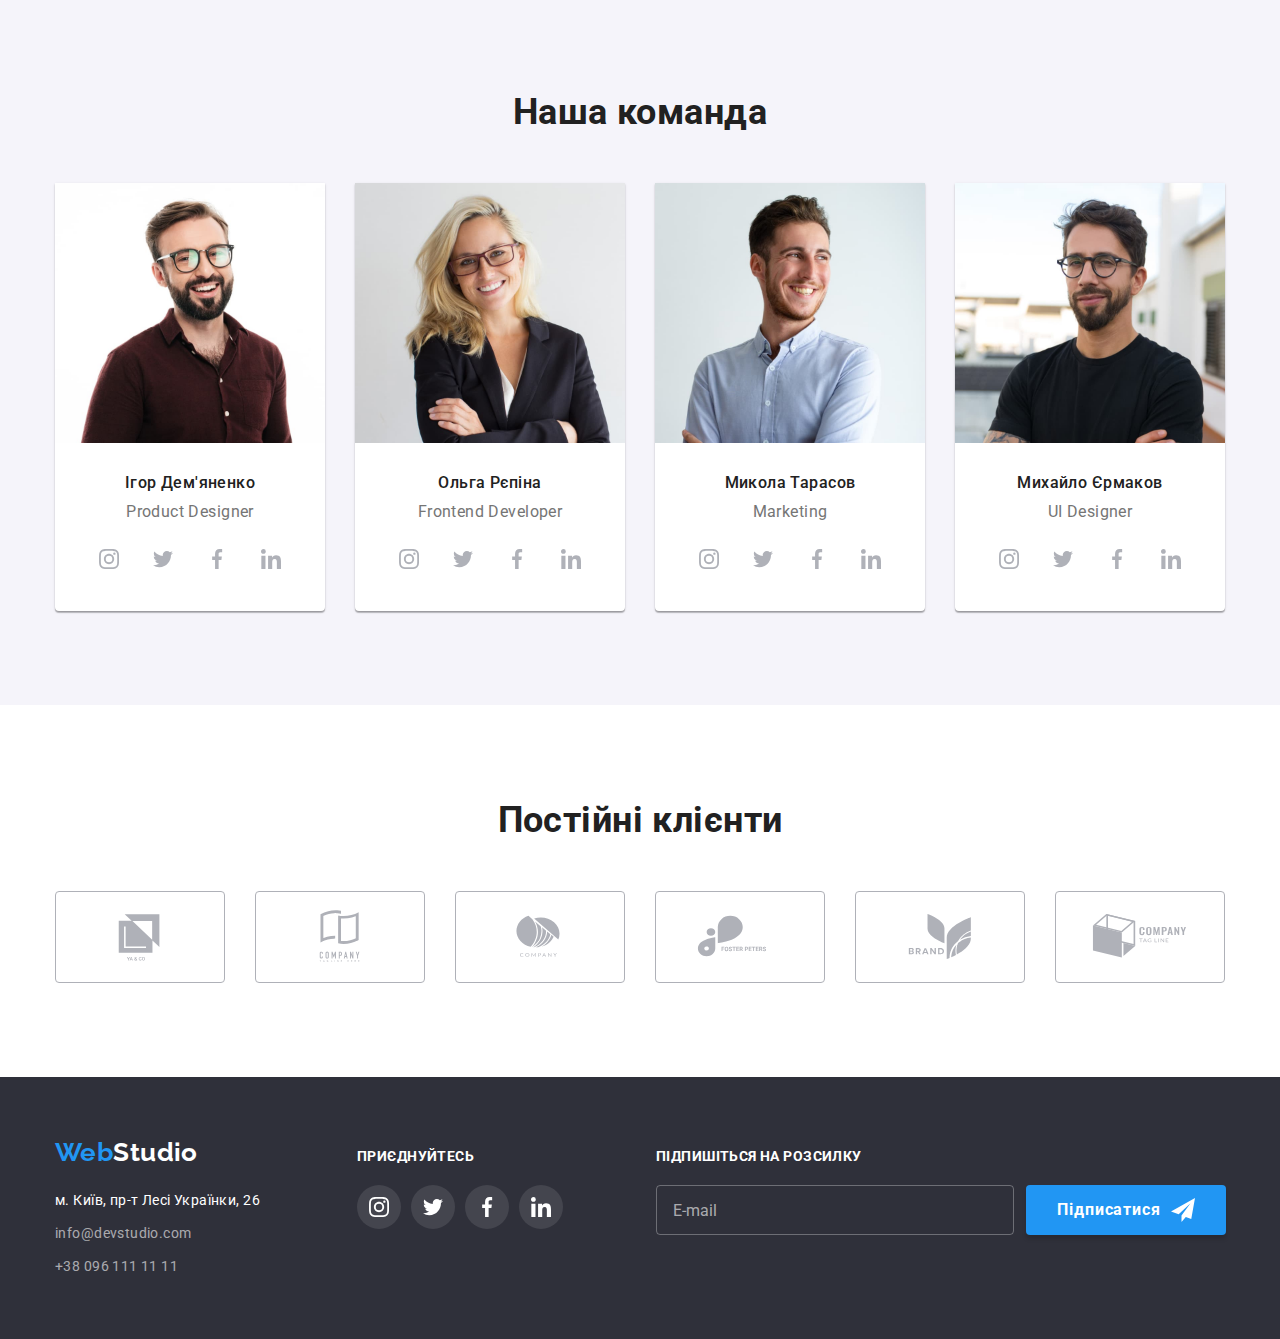
==== commit 22aad0cd: "mobile index.html" ====
--- a/index.html
+++ b/index.html
@@ -20,40 +20,64 @@
   <body>
     <header class="header">
       <div class="container header__container">
-        <nav class="nav">
-          <a href="./index.html" class="logo nav__logo link" lang="en"
-            ><span class="logo--accent">Web</span>Studio</a
-          >
-          <ul class="nav__list list">
-            <li class="nav__item">
-              <a href="./index.html" class="nav__link link nav__link--current">Студія</a>
-            </li>
-            <li class="nav__item">
-              <a href="./portfolio.html" class="nav__link link">Портфоліо</a>
-            </li>
-            <li class="nav__item">
-              <a href="" class="nav__link link">Контакти</a>
-            </li>
-          </ul>
-        </nav>
-        <ul class="contacts-header list">
-          <li class="contacts-header__item">
-            <a href="mailto:info@devstudio.com" class="contacts-header__link link">
-              <svg class="contacts-header__icon" width="16" height="12">
-                <use href="./images/sprite.svg#envelope"></use>
-              </svg>
-              info@devstudio.com</a
-            >
-          </li>
-          <li class="contacts-header__item">
-            <a href="tel:+380961111111" class="contacts-header__link link">
-              <svg class="contacts-header__icon" width="10" height="16">
-                <use href="./images/sprite.svg#smartphone"></use>
-              </svg>
-              +38 096 111 11 11</a
-            >
-          </li>
-        </ul>
+        <a href="./index.html" class="logo nav__logo link" lang="en"
+          ><span class="logo--accent">Web</span>Studio</a
+        >
+        <button type="button" class="header__button">
+          <svg width="40" height="40" class="header__icon js-open-menu" aria-expanded="false">
+            <use href="./images/sprite.svg#burger"></use>
+          </svg>
+          <svg width="40" height="40" class="header__icon js-close-menu">
+            <use href="./images/sprite.svg#close-40"></use>
+          </svg>
+        </button>
+        <div class="header__burger js-menu-container">
+          <nav class="nav">
+            <ul class="nav__list list">
+              <li class="nav__item">
+                <a href="./index.html" class="nav__link link nav__link--current">Студія</a>
+              </li>
+              <li class="nav__item">
+                <a href="./portfolio.html" class="nav__link link">Портфоліо</a>
+              </li>
+              <li class="nav__item">
+                <a href="" class="nav__link link">Контакти</a>
+              </li>
+            </ul>
+          </nav>
+          <ul class="contacts-header list">
+            <li class="contacts-header__item">
+              <a href="mailto:info@devstudio.com" class="contacts-header__link link">
+                <svg class="contacts-header__icon" width="16" height="12">
+                  <use href="./images/sprite.svg#envelope"></use>
+                </svg>
+                info@devstudio.com</a
+              >
+            </li>
+            <li class="contacts-header__item">
+              <a href="tel:+380961111111" class="contacts-header__link link">
+                <svg class="contacts-header__icon" width="10" height="16">
+                  <use href="./images/sprite.svg#smartphone"></use>
+                </svg>
+                +38 096 111 11 11</a
+              >
+            </li>
+          </ul>
+          <ul class="social-burger list">
+            <li class="social-burger__item">
+              <a href="" class="social-burger__link link">Instagram</a>
+            </li>
+            <li class="social-burger__item">
+              <a href="" class="social-burger__link link">Twitter</a>
+            </li>
+            <li class="social-burger__item">
+              <a href="" class="social-burger__link link">Facebook</a>
+            </li>
+            <li class="social-burger__item">
+              <a href="" class="social-burger__link link">LinkedIn</a>
+            </li>
+          </ul>
+        </div>
       </div>
     </header>
     <main>
@@ -450,7 +474,7 @@
         <div class="footer__item">
           <p class="footer__title">Підпишіться на розсилку</p>
           <form class="subscribe">
-            <label>
+            <label class="subscribe__label">
               <input type="email" class="subscribe__field" name="email" placeholder="E-mail" />
             </label>
             <button type="submit" class="subscribe__button">
@@ -518,5 +542,6 @@
       </div>
     </div>
     <script src="./js/modal.js"></script>
+    <script src="./js/mobile-menu.js"></script>
   </body>
 </html>
--- a/css/main.min.css
+++ b/css/main.min.css
@@ -1 +1 @@
-@-webkit-keyframes fadeIn{0%{-webkit-transform:scale(2);transform:scale(2);opacity:0}100%{-webkit-transform:scale(1);transform:scale(1);opacity:1}}@keyframes fadeIn{0%{-webkit-transform:scale(2);transform:scale(2);opacity:0}100%{-webkit-transform:scale(1);transform:scale(1);opacity:1}}@-webkit-keyframes fadeOut{0%{opacity:1}100%{opacity:0}}@keyframes fadeOut{0%{opacity:1}100%{opacity:0}}@-webkit-keyframes jumpOut{0%{-webkit-transform:translate(-50%, -50%) scale(1, 1);transform:translate(-50%, -50%) scale(1, 1)}20%{-webkit-transform:translate(-50%, -35%) scale(1.25, 0.8);transform:translate(-50%, -35%) scale(1.25, 0.8)}100%{-webkit-transform:translate(-50%, -200%) scale(0.5, 2);transform:translate(-50%, -200%) scale(0.5, 2)}}@keyframes jumpOut{0%{-webkit-transform:translate(-50%, -50%) scale(1, 1);transform:translate(-50%, -50%) scale(1, 1)}20%{-webkit-transform:translate(-50%, -35%) scale(1.25, 0.8);transform:translate(-50%, -35%) scale(1.25, 0.8)}100%{-webkit-transform:translate(-50%, -200%) scale(0.5, 2);transform:translate(-50%, -200%) scale(0.5, 2)}}body{background-color:#fff;color:#212121;font-family:"Roboto",sans-serif;font-size:14px;line-height:1.71;letter-spacing:.03em}h1,h2,h3,ul,p{margin:0}.list{list-style:none;padding:0}.link{text-decoration:none}.section{padding:94px 0}.container{width:1200px;margin:0 auto;padding:0 15px}.block{display:block}.icon-box{display:-webkit-box;display:-ms-flexbox;display:flex;-webkit-box-pack:center;-ms-flex-pack:center;justify-content:center;-webkit-box-align:center;-ms-flex-align:center;align-items:center}.visually-hidden{position:absolute;white-space:nowrap;width:1px;height:1px;overflow:hidden;border:0;padding:0;clip:rect(0 0 0 0);-webkit-clip-path:inset(50%);clip-path:inset(50%);margin:-1px}.feedback__button,.subscribe__button,.hero__button{width:200px;padding:10px 15px;background-color:#2196f3;color:#fff;border:none;border-radius:4px;-webkit-box-shadow:0px 4px 4px rgba(0,0,0,.1490196078);box-shadow:0px 4px 4px rgba(0,0,0,.1490196078);cursor:pointer;font-family:inherit;font-weight:700;font-size:16px;line-height:1.88;text-align:center;letter-spacing:.06em;-webkit-transition:background-color 250ms cubic-bezier(0.4, 0, 0.2, 1);transition:background-color 250ms cubic-bezier(0.4, 0, 0.2, 1)}.feedback__button:hover,.subscribe__button:hover,.hero__button:hover,.feedback__button:focus,.subscribe__button:focus,.hero__button:focus{background-color:#188ce8}.header{border-bottom:1px solid #ececec}.header__container{display:-webkit-box;display:-ms-flexbox;display:flex;min-height:80px}.nav{display:-webkit-box;display:-ms-flexbox;display:flex;-webkit-box-align:center;-ms-flex-align:center;align-items:center}.nav__logo{margin-right:93px}.nav__list{display:-webkit-box;display:-ms-flexbox;display:flex;height:100%}.nav__item{display:-webkit-box;display:-ms-flexbox;display:flex}.nav__item:not(:last-child){margin-right:50px}.nav__link{position:relative;padding:32px 0;color:inherit;font-weight:500;line-height:1.14;letter-spacing:.02em;-webkit-transition:color 250ms cubic-bezier(0.4, 0, 0.2, 1);transition:color 250ms cubic-bezier(0.4, 0, 0.2, 1)}.nav__link:hover,.nav__link:focus{color:#2196f3}.nav__link--current{color:#2196f3}.nav__link--current::after{content:"";position:absolute;bottom:0;display:block;width:100%;height:4px;background-color:#2196f3;border-radius:2px}.logo{color:#000;font-family:"Raleway",sans-serif;font-weight:700;font-size:26px;line-height:1.19}.logo--accent{color:#2196f3}.contacts-header{display:-webkit-box;display:-ms-flexbox;display:flex;-webkit-box-align:center;-ms-flex-align:center;align-items:center;margin-left:auto}.contacts-header__icon{margin-right:10px;fill:currentColor}.contacts-header__item:not(:last-child){margin-right:50px}.contacts-header__link{display:-webkit-box;display:-ms-flexbox;display:flex;-webkit-box-align:center;-ms-flex-align:center;align-items:center;color:#757575;font-weight:500;line-height:1.14;letter-spacing:.02em;-webkit-transition:color 250ms cubic-bezier(0.4, 0, 0.2, 1);transition:color 250ms cubic-bezier(0.4, 0, 0.2, 1)}.contacts-header__link:hover,.contacts-header__link:focus{color:#2196f3}.hero{max-width:1600px;height:600px;margin:auto;padding:200px 0;background-color:#c4c4c4;background-image:-webkit-gradient(linear, left top, left bottom, from(rgba(47, 48, 58, 0.4)), to(rgba(47, 48, 58, 0.4))),url(../images/index/hero.jpg);background-image:linear-gradient(rgba(47, 48, 58, 0.4), rgba(47, 48, 58, 0.4)),url(../images/index/hero.jpg);background-repeat:no-repeat;background-position:center;background-size:cover}.hero__container{display:-webkit-box;display:-ms-flexbox;display:flex;-webkit-box-orient:vertical;-webkit-box-direction:normal;-ms-flex-direction:column;flex-direction:column;-webkit-box-pack:center;-ms-flex-pack:center;justify-content:center;-webkit-box-align:center;-ms-flex-align:center;align-items:center}.hero__title{width:696px;margin-bottom:30px;color:#fff;font-weight:900;font-size:44px;line-height:1.36;text-align:center;letter-spacing:.06em;text-transform:uppercase}.hero__button{width:216px}.features__list{display:-webkit-box;display:-ms-flexbox;display:flex}.features__icon-box{height:120px;margin-bottom:30px;background-color:#f5f4fa;border-radius:4px}.features__title{margin-bottom:10px;font-weight:700;font-size:inherit;line-height:1.14;text-transform:uppercase}.features__text{color:#757575}.features__item{width:270px}.features__item:not(:last-child){margin-right:30px}.whatwedo__section{padding-top:0}.whatwedo__title{margin-bottom:50px;font-weight:700;font-size:36px;line-height:1.17;text-align:center}.whatwedo__list{display:-webkit-box;display:-ms-flexbox;display:flex}.whatwedo__overlay{position:absolute;bottom:0;width:100%;min-height:70px;padding:27px 15px;background-color:rgba(47,48,58,.8)}.whatwedo__text{color:#fff;font-weight:700;font-size:14px;line-height:1.14;text-align:center;text-transform:uppercase}.whatwedo__item{position:relative}.whatwedo__item:not(:last-child){margin-right:30px}.team{background-color:#f5f4fa}.team__title{margin-bottom:50px;font-weight:700;font-size:36px;line-height:1.17;text-align:center}.team__list{display:-webkit-box;display:-ms-flexbox;display:flex}.team__box{display:-webkit-box;display:-ms-flexbox;display:flex;-webkit-box-orient:vertical;-webkit-box-direction:normal;-ms-flex-direction:column;flex-direction:column;-webkit-box-align:center;-ms-flex-align:center;align-items:center;padding:30px 0;text-align:center}.team__name{margin-bottom:10px;font-weight:500;font-size:16px;line-height:1.19}.team__prof{margin-bottom:16px;color:#757575;font-size:16px;line-height:1.19}.team__item{background-color:#fff;-webkit-box-shadow:0px 1px 3px rgba(0,0,0,.1215686275),0px 1px 1px rgba(0,0,0,.1411764706),0px 2px 1px rgba(0,0,0,.2);box-shadow:0px 1px 3px rgba(0,0,0,.1215686275),0px 1px 1px rgba(0,0,0,.1411764706),0px 2px 1px rgba(0,0,0,.2);border-radius:0px 0px 4px 4px}.team__item:not(:last-child){margin-right:30px}.social{display:-webkit-box;display:-ms-flexbox;display:flex}.social__icon{fill:currentColor}.social__item:not(:last-child){margin-right:10px}.social__icon-box{width:44px;height:44px;border-radius:50%;color:#afb1b8;-webkit-transition:background-color 250ms cubic-bezier(0.4, 0, 0.2, 1),color 250ms cubic-bezier(0.4, 0, 0.2, 1);transition:background-color 250ms cubic-bezier(0.4, 0, 0.2, 1),color 250ms cubic-bezier(0.4, 0, 0.2, 1)}.social__icon-box--dark{background-color:rgba(255,255,255,.1019607843);color:#fff}.social__icon-box:hover,.social__icon-box:focus{background-color:#2196f3;color:#fff}.clients__title{margin-bottom:50px;font-weight:700;font-size:36px;line-height:1.17;text-align:center}.clients__list{display:-webkit-box;display:-ms-flexbox;display:flex}.clients__icon{fill:currentColor}.clients__item{width:170px}.clients__item:not(:last-child){margin-right:30px}.clients__icon-box{height:92px;color:#afb1b8;border:1px solid #afb1b8;border-radius:4px;-webkit-transition:color 250ms cubic-bezier(0.4, 0, 0.2, 1),border 250ms cubic-bezier(0.4, 0, 0.2, 1);transition:color 250ms cubic-bezier(0.4, 0, 0.2, 1),border 250ms cubic-bezier(0.4, 0, 0.2, 1)}.clients__icon-box:hover,.clients__icon-box:focus{color:#2196f3;border:1px solid #2196f3}.filter{display:-webkit-box;display:-ms-flexbox;display:flex;-webkit-box-pack:center;-ms-flex-pack:center;justify-content:center;margin-bottom:50px}.filter__item:not(:last-child){margin-right:8px}.filter__button{padding:6px 22px;background-color:#f5f4fa;color:inherit;border:none;border-radius:4px;cursor:pointer;font-family:inherit;font-weight:500;font-size:16px;line-height:1.62;text-align:center;letter-spacing:inherit;-webkit-transition:background-color 250ms cubic-bezier(0.4, 0, 0.2, 1),color 250ms cubic-bezier(0.4, 0, 0.2, 1),-webkit-box-shadow 250ms cubic-bezier(0.4, 0, 0.2, 1);transition:background-color 250ms cubic-bezier(0.4, 0, 0.2, 1),color 250ms cubic-bezier(0.4, 0, 0.2, 1),-webkit-box-shadow 250ms cubic-bezier(0.4, 0, 0.2, 1);transition:background-color 250ms cubic-bezier(0.4, 0, 0.2, 1),color 250ms cubic-bezier(0.4, 0, 0.2, 1),box-shadow 250ms cubic-bezier(0.4, 0, 0.2, 1);transition:background-color 250ms cubic-bezier(0.4, 0, 0.2, 1),color 250ms cubic-bezier(0.4, 0, 0.2, 1),box-shadow 250ms cubic-bezier(0.4, 0, 0.2, 1),-webkit-box-shadow 250ms cubic-bezier(0.4, 0, 0.2, 1)}.filter__button:hover,.filter__button:focus{background-color:#2196f3;color:#fff;-webkit-box-shadow:0px 3px 1px rgba(0,0,0,.1019607843),0px 1px 2px rgba(0,0,0,.0784313725),0px 2px 2px rgba(0,0,0,.1215686275);box-shadow:0px 3px 1px rgba(0,0,0,.1019607843),0px 1px 2px rgba(0,0,0,.0784313725),0px 2px 2px rgba(0,0,0,.1215686275)}.gallery__list{display:-webkit-box;display:-ms-flexbox;display:flex;-ms-flex-wrap:wrap;flex-wrap:wrap}.gallery__thumb{position:relative;overflow:hidden}.gallery__overlay{position:absolute;top:0;left:0;display:-webkit-box;display:-ms-flexbox;display:flex;-webkit-box-align:center;-ms-flex-align:center;align-items:center;height:100%;padding:0 24px;background-color:rgba(33,150,243,.9019607843);-webkit-transform:translateY(100%);transform:translateY(100%);-webkit-transition:-webkit-transform 250ms cubic-bezier(0.4, 0, 0.2, 1);transition:-webkit-transform 250ms cubic-bezier(0.4, 0, 0.2, 1);transition:transform 250ms cubic-bezier(0.4, 0, 0.2, 1);transition:transform 250ms cubic-bezier(0.4, 0, 0.2, 1), -webkit-transform 250ms cubic-bezier(0.4, 0, 0.2, 1)}.gallery__overlay-text{color:#fff;font-size:18px;line-height:1.56}.gallery__descr{padding:20px 24px;border-right:1px solid #eee;border-bottom:1px solid #eee;border-left:1px solid #eee}.gallery__title{margin-bottom:4px;color:#212121;font-weight:700;font-size:18px;line-height:2;letter-spacing:.06em}.gallery__category{color:#757575;font-size:16px;line-height:1.88}.gallery__item:not(:nth-child(3n)){margin-right:30px}.gallery__item:not(:nth-last-child(-n+3)){margin-bottom:30px}.gallery__link{display:block;-webkit-transition:-webkit-box-shadow 250ms cubic-bezier(0.4, 0, 0.2, 1);transition:-webkit-box-shadow 250ms cubic-bezier(0.4, 0, 0.2, 1);transition:box-shadow 250ms cubic-bezier(0.4, 0, 0.2, 1);transition:box-shadow 250ms cubic-bezier(0.4, 0, 0.2, 1), -webkit-box-shadow 250ms cubic-bezier(0.4, 0, 0.2, 1)}.gallery__link:hover,.gallery__link:focus{-webkit-box-shadow:0px 1px 1px rgba(0,0,0,.1215686275),0px 4px 4px rgba(0,0,0,.0588235294),1px 4px 6px rgba(0,0,0,.1607843137);box-shadow:0px 1px 1px rgba(0,0,0,.1215686275),0px 4px 4px rgba(0,0,0,.0588235294),1px 4px 6px rgba(0,0,0,.1607843137)}.gallery__link:hover .gallery__overlay,.gallery__link:focus .gallery__overlay{-webkit-transform:translateY(0%);transform:translateY(0%)}.footer{padding-top:60px;padding-bottom:60px;background-color:#2f303a}.footer__container{display:-webkit-box;display:-ms-flexbox;display:flex;-webkit-box-align:baseline;-ms-flex-align:baseline;align-items:baseline}.footer__logo{color:#fff}.footer__title{color:#fff;font-weight:700;line-height:1.14;text-transform:uppercase;margin-bottom:20px}.footer__item:nth-child(1){margin-right:70px}.footer__item:nth-child(2){margin-right:93px}.contacts-footer{width:231px;margin-top:20px;font-style:normal}.contacts-footer__gmaps-link{color:#fff}.contacts-footer__item{display:-webkit-box;display:-ms-flexbox;display:flex}.contacts-footer__item:not(:last-child){margin-bottom:9px}.contacts-footer__link{color:rgba(255,255,255,.6);-webkit-transition:color 250ms cubic-bezier(0.4, 0, 0.2, 1);transition:color 250ms cubic-bezier(0.4, 0, 0.2, 1)}.contacts-footer__link:hover,.contacts-footer__link:focus{color:#fff}.subscribe{display:-webkit-box;display:-ms-flexbox;display:flex;-webkit-box-align:center;-ms-flex-align:center;align-items:center}.subscribe__button{display:-webkit-box;display:-ms-flexbox;display:flex;-webkit-box-pack:center;-ms-flex-pack:center;justify-content:center;-webkit-box-align:center;-ms-flex-align:center;align-items:center;margin-left:12px}.subscribe__icon{margin-left:10px;fill:currentColor}.subscribe__field{display:block;width:358px;height:50px;padding:15px 16px;background-color:rgba(0,0,0,0);color:#fff;border:1px solid rgba(255,255,255,.3019607843);border-radius:4px;font-size:16px;line-height:1.25}.subscribe__field::-webkit-input-placeholder{color:rgba(255,255,255,.6)}.subscribe__field::-moz-placeholder{color:rgba(255,255,255,.6)}.subscribe__field:-ms-input-placeholder{color:rgba(255,255,255,.6)}.subscribe__field::-ms-input-placeholder{color:rgba(255,255,255,.6)}.subscribe__field::placeholder{color:rgba(255,255,255,.6)}.modal{position:absolute;top:50%;left:50%;min-width:528px;min-height:581px;padding:40px;background-color:#fff;-webkit-box-shadow:0px 1px 3px rgba(0,0,0,.1215686275),0px 1px 1px rgba(0,0,0,.1411764706),0px 2px 1px rgba(0,0,0,.2);box-shadow:0px 1px 3px rgba(0,0,0,.1215686275),0px 1px 1px rgba(0,0,0,.1411764706),0px 2px 1px rgba(0,0,0,.2);border-radius:4px;-webkit-transform:translate(-50%, -50%);transform:translate(-50%, -50%)}.modal--close-anim{-webkit-animation:jumpOut 550ms cubic-bezier(1, -0.25, 0.75, 1);animation:jumpOut 550ms cubic-bezier(1, -0.25, 0.75, 1)}.modal__button{position:absolute;top:8px;right:8px;display:-webkit-box;display:-ms-flexbox;display:flex;-webkit-box-pack:center;-ms-flex-pack:center;justify-content:center;-webkit-box-align:center;-ms-flex-align:center;align-items:center;width:30px;height:30px;padding:0;cursor:pointer;background-color:rgba(0,0,0,0);border:1px solid rgba(0,0,0,.1019607843);border-radius:50%;-webkit-transition:fill 250ms cubic-bezier(0.4, 0, 0.2, 1);transition:fill 250ms cubic-bezier(0.4, 0, 0.2, 1)}.modal__button:hover,.modal__button:focus{fill:#2196f3}.modal__backdrop{position:fixed;top:0;left:0;width:100%;height:100%;z-index:1;background-color:rgba(0,0,0,.2);visibility:hidden;pointer-events:none}.modal__backdrop--visible{visibility:visible;pointer-events:auto;-webkit-animation:fadeIn 250ms cubic-bezier(0.4, 0, 0.2, 1);animation:fadeIn 250ms cubic-bezier(0.4, 0, 0.2, 1)}.modal__backdrop--close-anim{-webkit-animation:fadeOut 550ms cubic-bezier(1, -0.25, 0.75, 1);animation:fadeOut 550ms cubic-bezier(1, -0.25, 0.75, 1)}.feedback{display:-webkit-box;display:-ms-flexbox;display:flex;-webkit-box-orient:vertical;-webkit-box-direction:normal;-ms-flex-direction:column;flex-direction:column;-webkit-box-align:center;-ms-flex-align:center;align-items:center}.feedback__title{margin-bottom:12px;font-weight:700;font-size:20px;line-height:1.15;text-align:center}.feedback__field{margin-top:4px;padding:11px 12px 11px 42px;color:#212121;border:1px solid rgba(33,33,33,.2);border-radius:4px;outline:none;font-size:14px;letter-spacing:.03em;-webkit-transition:border-color 250ms cubic-bezier(0.4, 0, 0.2, 1);transition:border-color 250ms cubic-bezier(0.4, 0, 0.2, 1)}.feedback__icon{position:absolute;top:50%;left:12px;fill:#212121;-webkit-transition:fill 250ms cubic-bezier(0.4, 0, 0.2, 1);transition:fill 250ms cubic-bezier(0.4, 0, 0.2, 1)}.feedback__accept{position:relative;margin-bottom:30px;padding-left:24px;color:#757575;line-height:1.14}.feedback__label{position:relative;display:-webkit-box;display:-ms-flexbox;display:flex;-webkit-box-orient:vertical;-webkit-box-direction:normal;-ms-flex-direction:column;flex-direction:column;width:100%;margin-bottom:10px;color:#757575;font-size:12px;line-height:1.17;letter-spacing:.01em}.feedback__label:nth-last-of-type(2){margin-bottom:20px}.feedback__label:focus-within .feedback__field{border-color:#2196f3}.feedback__label:focus-within .feedback__icon{fill:#2196f3}.feedback__label:focus-within .feedback__area{border-color:#2196f3}.feedback__area{margin-top:4px;padding:12px 16px;color:#212121;border:1px solid rgba(33,33,33,.2);border-radius:4px;outline:none;resize:none;font-size:14px;line-height:1.14;letter-spacing:.03em;-webkit-transition:border-color 250ms cubic-bezier(0.4, 0, 0.2, 1);transition:border-color 250ms cubic-bezier(0.4, 0, 0.2, 1)}.feedback__area::-webkit-input-placeholder{color:rgba(117,117,117,.5019607843);font-size:14px;line-height:1.14;letter-spacing:.03em}.feedback__area::-moz-placeholder{color:rgba(117,117,117,.5019607843);font-size:14px;line-height:1.14;letter-spacing:.03em}.feedback__area:-ms-input-placeholder{color:rgba(117,117,117,.5019607843);font-size:14px;line-height:1.14;letter-spacing:.03em}.feedback__area::-ms-input-placeholder{color:rgba(117,117,117,.5019607843);font-size:14px;line-height:1.14;letter-spacing:.03em}.feedback__area::placeholder{color:rgba(117,117,117,.5019607843);font-size:14px;line-height:1.14;letter-spacing:.03em}.feedback__checkbox{position:absolute;white-space:nowrap;width:1px;height:1px;overflow:hidden;border:0;padding:0;clip:rect(0 0 0 0);-webkit-clip-path:inset(50%);clip-path:inset(50%);margin:-1px}.feedback__checkbox:checked~.feedback__checkbox--off{opacity:0}.feedback__checkbox:checked~.feedback__checkbox--on{opacity:1}.feedback__checkbox--off{position:absolute;top:50%;left:0;opacity:1;pointer-events:none;-webkit-transform:translateY(-50%);transform:translateY(-50%);-webkit-transition:opacity 250ms cubic-bezier(0.4, 0, 0.2, 1);transition:opacity 250ms cubic-bezier(0.4, 0, 0.2, 1)}.feedback__checkbox--on{position:absolute;top:50%;left:0;opacity:0;pointer-events:none;-webkit-transform:translateY(-50%);transform:translateY(-50%);-webkit-transition:opacity 250ms cubic-bezier(0.4, 0, 0.2, 1);transition:opacity 250ms cubic-bezier(0.4, 0, 0.2, 1)}.feedback__link{position:relative;color:#2196f3;text-decoration:none}.feedback__link::after{content:"";position:absolute;left:0;bottom:1px;width:100%;height:1px;background-color:#2196f3;-webkit-transform:scaleX(1);transform:scaleX(1);-webkit-transition:-webkit-transform 250ms linear;transition:-webkit-transform 250ms linear;transition:transform 250ms linear;transition:transform 250ms linear, -webkit-transform 250ms linear;-webkit-transform-origin:right;transform-origin:right}.feedback__link:hover::after,.feedback__link:focus::after{-webkit-transform:scaleX(0);transform:scaleX(0);-webkit-transform-origin:left;transform-origin:left}/*# sourceMappingURL=main.min.css.map */+@-webkit-keyframes fadeIn{0%{-webkit-transform:scale(2);transform:scale(2);opacity:0}100%{-webkit-transform:scale(1);transform:scale(1);opacity:1}}@keyframes fadeIn{0%{-webkit-transform:scale(2);transform:scale(2);opacity:0}100%{-webkit-transform:scale(1);transform:scale(1);opacity:1}}@-webkit-keyframes fadeOut{0%{opacity:1}100%{opacity:0}}@keyframes fadeOut{0%{opacity:1}100%{opacity:0}}@-webkit-keyframes jumpOut{0%{-webkit-transform:translate(-50%, -50%) scale(1, 1);transform:translate(-50%, -50%) scale(1, 1)}20%{-webkit-transform:translate(-50%, -35%) scale(1.25, 0.8);transform:translate(-50%, -35%) scale(1.25, 0.8)}100%{-webkit-transform:translate(-50%, -200%) scale(0.5, 2);transform:translate(-50%, -200%) scale(0.5, 2)}}@keyframes jumpOut{0%{-webkit-transform:translate(-50%, -50%) scale(1, 1);transform:translate(-50%, -50%) scale(1, 1)}20%{-webkit-transform:translate(-50%, -35%) scale(1.25, 0.8);transform:translate(-50%, -35%) scale(1.25, 0.8)}100%{-webkit-transform:translate(-50%, -200%) scale(0.5, 2);transform:translate(-50%, -200%) scale(0.5, 2)}}body{background-color:#fff;color:#212121;font-family:"Roboto",sans-serif;font-size:14px;line-height:1.71;letter-spacing:.03em}body::-webkit-scrollbar{display:none}h1,h2,h3,ul,p{margin:0}.list{list-style:none;padding:0}.link{text-decoration:none}.section{padding:60px 0}@media screen and (min-width: 1200px){.section{padding:94px 0}}.container{margin:0 auto;padding:0 15px}@media screen and (min-width: 480px){.container{width:480px}}@media screen and (min-width: 768px){.container{width:768px}}@media screen and (min-width: 1200px){.container{width:1200px}}.block{display:block}.icon-box{display:-webkit-box;display:-ms-flexbox;display:flex;-webkit-box-pack:center;-ms-flex-pack:center;justify-content:center;-webkit-box-align:center;-ms-flex-align:center;align-items:center}.visually-hidden{position:absolute;white-space:nowrap;width:1px;height:1px;overflow:hidden;border:0;padding:0;clip:rect(0 0 0 0);-webkit-clip-path:inset(50%);clip-path:inset(50%);margin:-1px}.feedback__button,.subscribe__button,.hero__button{width:200px;padding:10px 15px;background-color:#2196f3;color:#fff;border:none;border-radius:4px;-webkit-box-shadow:0px 4px 4px rgba(0,0,0,.1490196078);box-shadow:0px 4px 4px rgba(0,0,0,.1490196078);cursor:pointer;font-family:inherit;font-weight:700;font-size:16px;line-height:1.88;text-align:center;letter-spacing:.06em;-webkit-transition:background-color 250ms cubic-bezier(0.4, 0, 0.2, 1);transition:background-color 250ms cubic-bezier(0.4, 0, 0.2, 1)}.feedback__button:hover,.subscribe__button:hover,.hero__button:hover,.feedback__button:focus,.subscribe__button:focus,.hero__button:focus{background-color:#188ce8}.header{border-bottom:1px solid #ececec}.header__container{position:relative;display:-webkit-box;display:-ms-flexbox;display:flex;-webkit-box-align:center;-ms-flex-align:center;align-items:center;min-height:60px}@media screen and (min-width: 768px){.header{min-height:80px}}.header__button{position:absolute;top:10px;right:15px;z-index:1;width:40px;height:40px;padding:0;background-color:rgba(0,0,0,0);color:#212121;border:none;cursor:pointer}@media screen and (min-width: 768px){.header__button{display:none}}.header__button:hover,.header__button:focus{color:#2196f3}.header__icon{position:absolute;top:0;left:0;fill:currentColor;-webkit-transition:opacity 250ms cubic-bezier(0.4, 0, 0.2, 1);transition:opacity 250ms cubic-bezier(0.4, 0, 0.2, 1)}.header__icon[aria-expanded=false]{opacity:1}.header__icon[aria-expanded=false]+.header__icon{opacity:0}.header__icon[aria-expanded=true]{opacity:0}.header__icon[aria-expanded=true]+.header__icon{opacity:1}@media screen and (max-width: 767px){.header__burger{display:none;position:absolute;top:0;left:0;-webkit-box-orient:vertical;-webkit-box-direction:normal;-ms-flex-direction:column;flex-direction:column;width:100%;height:796px;padding:48px 0 48px 40px;background-color:#fff;-webkit-box-shadow:0px 4px 8px rgba(0,0,0,.0392156863),0px 2px 4px rgba(0,0,0,.0784313725),0px 1px 3px rgba(0,0,0,.1607843137);box-shadow:0px 4px 8px rgba(0,0,0,.0392156863),0px 2px 4px rgba(0,0,0,.0784313725),0px 1px 3px rgba(0,0,0,.1607843137)}.header__burger.is-open{display:-webkit-box;display:-ms-flexbox;display:flex}}@media screen and (min-width: 768px){.header__burger{display:-webkit-box;display:-ms-flexbox;display:flex;-webkit-box-orient:horizontal;-webkit-box-direction:normal;-ms-flex-direction:row;flex-direction:row;-webkit-box-align:center;-ms-flex-align:center;align-items:center;-webkit-box-flex:1;-ms-flex-positive:1;flex-grow:1}}.logo{color:#000;font-family:"Raleway",sans-serif;font-weight:700;font-size:24px;line-height:1.17}@media screen and (min-width: 1200px){.logo{font-size:26px;line-height:1.19}}.logo--accent{color:#2196f3}@media screen and (min-width: 768px){.nav{display:-webkit-box;display:-ms-flexbox;display:flex;-webkit-box-align:center;-ms-flex-align:center;align-items:center}}.nav__logo{margin-right:93px}@media screen and (min-width: 768px){.nav__list{display:-webkit-box;display:-ms-flexbox;display:flex;height:100%}}@media screen and (max-width: 767px){.nav__item:not(:last-child){margin-bottom:32px}}@media screen and (min-width: 768px){.nav__item{display:-webkit-box;display:-ms-flexbox;display:flex}.nav__item:not(:last-child){margin-right:50px}}.nav__link{position:relative;color:inherit;font-weight:500;font-size:40px;line-height:1.17;letter-spacing:.02em;-webkit-transition:color 250ms cubic-bezier(0.4, 0, 0.2, 1);transition:color 250ms cubic-bezier(0.4, 0, 0.2, 1)}@media screen and (min-width: 768px){.nav__link{padding:32px 0;font-size:14px;line-height:1.14}}.nav__link:hover,.nav__link:focus{color:#2196f3}.nav__link--current{color:#2196f3}@media screen and (min-width: 768px){.nav__link--current::after{content:"";position:absolute;bottom:0;display:block;width:100%;height:4px;background-color:#2196f3;border-radius:2px}}.contacts-header{display:-webkit-box;display:-ms-flexbox;display:flex}@media screen and (max-width: 767px){.contacts-header{-webkit-box-orient:vertical;-webkit-box-direction:reverse;-ms-flex-direction:column-reverse;flex-direction:column-reverse;margin-top:auto;margin-bottom:64px}}@media screen and (min-width: 768px){.contacts-header{-webkit-box-align:center;-ms-flex-align:center;align-items:center;margin-left:auto}}.contacts-header__icon{margin-right:10px;fill:currentColor}@media screen and (max-width: 767px){.contacts-header__icon{display:none}}@media screen and (max-width: 767px){.contacts-header__item:not(:last-child){margin-top:32px}}@media screen and (min-width: 768px){.contacts-header__item:not(:last-child){margin-right:50px}}.contacts-header__link{display:-webkit-box;display:-ms-flexbox;display:flex;-webkit-box-align:center;-ms-flex-align:center;align-items:center;color:#757575;font-weight:500;font-size:24px;line-height:1.17;letter-spacing:.02em;-webkit-transition:color 250ms cubic-bezier(0.4, 0, 0.2, 1);transition:color 250ms cubic-bezier(0.4, 0, 0.2, 1)}@media screen and (min-width: 768px){.contacts-header__link{font-size:14px;line-height:1.14}.contacts-header__link:hover,.contacts-header__link:focus{color:#2196f3}}@media screen and (max-width: 767px){.contacts-header__link[href^=tel]{color:#2196f3;font-size:min(34px,10vw);white-space:nowrap}}.social-burger{display:-webkit-box;display:-ms-flexbox;display:flex;-ms-flex-wrap:wrap;flex-wrap:wrap;row-gap:10px}@media screen and (min-width: 768px){.social-burger{display:none}}.social-burger__link{display:-webkit-box;display:-ms-flexbox;display:flex;color:#2196f3;font-weight:500;font-size:18px;line-height:1.22;letter-spacing:.02em}.social-burger__item:not(:last-child){margin-right:10px;padding-right:10px;border-right:1px solid rgba(33,33,33,.2)}.hero{max-width:1600px;height:400px;margin:auto;padding:118px 0;background-color:#c4c4c4;background-image:-webkit-gradient(linear, left top, left bottom, from(rgba(47, 48, 58, 0.4)), to(rgba(47, 48, 58, 0.4))),url(../images/index/hero.jpg);background-image:linear-gradient(rgba(47, 48, 58, 0.4), rgba(47, 48, 58, 0.4)),url(../images/index/hero.jpg);background-repeat:no-repeat;background-position:center;background-size:cover}@media screen and (min-width: 1200px){.hero{height:600px;padding:200px 0}}.hero__container{display:-webkit-box;display:-ms-flexbox;display:flex;-webkit-box-orient:vertical;-webkit-box-direction:normal;-ms-flex-direction:column;flex-direction:column;-webkit-box-pack:center;-ms-flex-pack:center;justify-content:center;-webkit-box-align:center;-ms-flex-align:center;align-items:center}.hero__title{max-width:360px;margin-bottom:30px;color:#fff;font-weight:900;font-size:26px;line-height:1.62;text-align:center;letter-spacing:.06em;text-transform:uppercase}@media screen and (min-width: 1200px){.hero__title{max-width:696px;font-size:44px;line-height:1.36}}@media screen and (min-width: 1200px){.hero__button{width:216px}}@media screen and (min-width: 768px){.features__list{display:-webkit-box;display:-ms-flexbox;display:flex}}.features__icon-box{width:100%;height:120px;margin-bottom:30px;background-color:#f5f4fa;border-radius:4px}.features__title{margin-bottom:10px;font-weight:700;font-size:inherit;line-height:1.14;text-transform:uppercase}.features__text{color:#757575}@media screen and (max-width: 767px){.features__item:not(:last-child){margin-bottom:30px}}@media screen and (min-width: 768px){.features__item:not(:last-child){margin-right:30px}}@media screen and (max-width: 1199px){.whatwedo{display:none}}.whatwedo__section{padding-bottom:94px}.whatwedo__title{margin-bottom:50px;font-weight:700;font-size:36px;line-height:1.17;text-align:center}.whatwedo__list{display:-webkit-box;display:-ms-flexbox;display:flex}.whatwedo__overlay{position:absolute;bottom:0;width:100%;min-height:70px;padding:27px 15px;background-color:rgba(47,48,58,.8)}.whatwedo__text{color:#fff;font-weight:700;font-size:14px;line-height:1.14;text-align:center;text-transform:uppercase}.whatwedo__item{position:relative}.whatwedo__item:not(:last-child){margin-right:30px}.team{background-color:#f5f4fa}.team__title{margin-bottom:30px;font-weight:700;font-size:28px;line-height:1.18;text-align:center}@media screen and (min-width: 1200px){.team__title{font-size:36px;line-height:1.17;margin-bottom:50px}}@media screen and (min-width: 768px){.team__list{display:-webkit-box;display:-ms-flexbox;display:flex}}.team__box{display:-webkit-box;display:-ms-flexbox;display:flex;-webkit-box-orient:vertical;-webkit-box-direction:normal;-ms-flex-direction:column;flex-direction:column;-webkit-box-align:center;-ms-flex-align:center;align-items:center;padding:30px 0;text-align:center}.team__name{margin-bottom:10px;font-weight:500;font-size:16px;line-height:1.19}.team__prof{margin-bottom:16px;color:#757575;font-size:16px;line-height:1.19}.team__item{background-color:#fff;-webkit-box-shadow:0px 1px 3px rgba(0,0,0,.1215686275),0px 1px 1px rgba(0,0,0,.1411764706),0px 2px 1px rgba(0,0,0,.2);box-shadow:0px 1px 3px rgba(0,0,0,.1215686275),0px 1px 1px rgba(0,0,0,.1411764706),0px 2px 1px rgba(0,0,0,.2);border-radius:0px 0px 4px 4px}@media screen and (min-width: 768px){.team__item:not(:last-child){margin-right:30px}}.social{display:-webkit-box;display:-ms-flexbox;display:flex}.social__icon{fill:currentColor}.social__item:not(:last-child){margin-right:10px}.social__icon-box{width:44px;height:44px;border-radius:50%;color:#afb1b8;-webkit-transition:background-color 250ms cubic-bezier(0.4, 0, 0.2, 1),color 250ms cubic-bezier(0.4, 0, 0.2, 1);transition:background-color 250ms cubic-bezier(0.4, 0, 0.2, 1),color 250ms cubic-bezier(0.4, 0, 0.2, 1)}.social__icon-box--dark{background-color:rgba(255,255,255,.1019607843);color:#fff}.social__icon-box:hover,.social__icon-box:focus{background-color:#2196f3;color:#fff}.clients__title{margin-bottom:30px;font-weight:700;font-size:28px;line-height:1.18;text-align:center}@media screen and (min-width: 1200px){.clients__title{font-size:36px;line-height:1.17;margin-bottom:50px}}.clients__list{display:-webkit-box;display:-ms-flexbox;display:flex;-webkit-box-pack:center;-ms-flex-pack:center;justify-content:center;-ms-flex-wrap:wrap;flex-wrap:wrap;row-gap:30px}.clients__icon{fill:currentColor}@media screen and (max-width: 767px){.clients__item:nth-child(2n+1){margin-right:30px}}@media screen and (min-width: 768px){.clients__item:not(:nth-child(3n+3)){margin-right:30px}}@media screen and (min-width: 1200px){.clients__item:not(:last-child){margin-right:30px}}.clients__icon-box{width:210px;height:92px;color:#afb1b8;border:1px solid #afb1b8;border-radius:4px;-webkit-transition:color 250ms cubic-bezier(0.4, 0, 0.2, 1),border 250ms cubic-bezier(0.4, 0, 0.2, 1);transition:color 250ms cubic-bezier(0.4, 0, 0.2, 1),border 250ms cubic-bezier(0.4, 0, 0.2, 1)}@media screen and (min-width: 768px){.clients__icon-box{width:226px}}@media screen and (min-width: 1200px){.clients__icon-box{width:170px}}.clients__icon-box:hover,.clients__icon-box:focus{color:#2196f3;border:1px solid #2196f3}.filter{display:-webkit-box;display:-ms-flexbox;display:flex;-webkit-box-pack:center;-ms-flex-pack:center;justify-content:center;margin-bottom:50px}.filter__item:not(:last-child){margin-right:8px}.filter__button{padding:6px 22px;background-color:#f5f4fa;color:inherit;border:none;border-radius:4px;cursor:pointer;font-family:inherit;font-weight:500;font-size:16px;line-height:1.62;text-align:center;letter-spacing:inherit;-webkit-transition:background-color 250ms cubic-bezier(0.4, 0, 0.2, 1),color 250ms cubic-bezier(0.4, 0, 0.2, 1),-webkit-box-shadow 250ms cubic-bezier(0.4, 0, 0.2, 1);transition:background-color 250ms cubic-bezier(0.4, 0, 0.2, 1),color 250ms cubic-bezier(0.4, 0, 0.2, 1),-webkit-box-shadow 250ms cubic-bezier(0.4, 0, 0.2, 1);transition:background-color 250ms cubic-bezier(0.4, 0, 0.2, 1),color 250ms cubic-bezier(0.4, 0, 0.2, 1),box-shadow 250ms cubic-bezier(0.4, 0, 0.2, 1);transition:background-color 250ms cubic-bezier(0.4, 0, 0.2, 1),color 250ms cubic-bezier(0.4, 0, 0.2, 1),box-shadow 250ms cubic-bezier(0.4, 0, 0.2, 1),-webkit-box-shadow 250ms cubic-bezier(0.4, 0, 0.2, 1)}.filter__button:hover,.filter__button:focus{background-color:#2196f3;color:#fff;-webkit-box-shadow:0px 3px 1px rgba(0,0,0,.1019607843),0px 1px 2px rgba(0,0,0,.0784313725),0px 2px 2px rgba(0,0,0,.1215686275);box-shadow:0px 3px 1px rgba(0,0,0,.1019607843),0px 1px 2px rgba(0,0,0,.0784313725),0px 2px 2px rgba(0,0,0,.1215686275)}.gallery__list{display:-webkit-box;display:-ms-flexbox;display:flex;-ms-flex-wrap:wrap;flex-wrap:wrap}.gallery__thumb{position:relative;overflow:hidden}.gallery__overlay{position:absolute;top:0;left:0;display:-webkit-box;display:-ms-flexbox;display:flex;-webkit-box-align:center;-ms-flex-align:center;align-items:center;height:100%;padding:0 24px;background-color:rgba(33,150,243,.9019607843);-webkit-transform:translateY(100%);transform:translateY(100%);-webkit-transition:-webkit-transform 250ms cubic-bezier(0.4, 0, 0.2, 1);transition:-webkit-transform 250ms cubic-bezier(0.4, 0, 0.2, 1);transition:transform 250ms cubic-bezier(0.4, 0, 0.2, 1);transition:transform 250ms cubic-bezier(0.4, 0, 0.2, 1), -webkit-transform 250ms cubic-bezier(0.4, 0, 0.2, 1)}.gallery__overlay-text{color:#fff;font-size:18px;line-height:1.56}.gallery__descr{padding:20px 24px;border-right:1px solid #eee;border-bottom:1px solid #eee;border-left:1px solid #eee}.gallery__title{margin-bottom:4px;color:#212121;font-weight:700;font-size:18px;line-height:2;letter-spacing:.06em}.gallery__category{color:#757575;font-size:16px;line-height:1.88}.gallery__item:not(:nth-child(3n)){margin-right:30px}.gallery__item:not(:nth-last-child(-n+3)){margin-bottom:30px}.gallery__link{display:block;-webkit-transition:-webkit-box-shadow 250ms cubic-bezier(0.4, 0, 0.2, 1);transition:-webkit-box-shadow 250ms cubic-bezier(0.4, 0, 0.2, 1);transition:box-shadow 250ms cubic-bezier(0.4, 0, 0.2, 1);transition:box-shadow 250ms cubic-bezier(0.4, 0, 0.2, 1), -webkit-box-shadow 250ms cubic-bezier(0.4, 0, 0.2, 1)}.gallery__link:hover,.gallery__link:focus{-webkit-box-shadow:0px 1px 1px rgba(0,0,0,.1215686275),0px 4px 4px rgba(0,0,0,.0588235294),1px 4px 6px rgba(0,0,0,.1607843137);box-shadow:0px 1px 1px rgba(0,0,0,.1215686275),0px 4px 4px rgba(0,0,0,.0588235294),1px 4px 6px rgba(0,0,0,.1607843137)}.gallery__link:hover .gallery__overlay,.gallery__link:focus .gallery__overlay{-webkit-transform:translateY(0%);transform:translateY(0%)}.footer{padding:60px 0;background-color:#2f303a}.footer__container{display:-webkit-box;display:-ms-flexbox;display:flex}@media screen and (max-width: 767px){.footer__container{-webkit-box-orient:vertical;-webkit-box-direction:normal;-ms-flex-direction:column;flex-direction:column;-webkit-box-align:center;-ms-flex-align:center;align-items:center;text-align:center}}@media screen and (min-width: 768px)and (max-width: 1199px){.footer__container{-ms-flex-pack:distribute;justify-content:space-around;-webkit-box-align:baseline;-ms-flex-align:baseline;align-items:baseline;-ms-flex-wrap:wrap;flex-wrap:wrap;row-gap:60px;text-align:center}}@media screen and (min-width: 1200px){.footer__container{-webkit-box-align:baseline;-ms-flex-align:baseline;align-items:baseline}}.footer__logo{color:#fff}.footer__title{color:#fff;font-weight:700;line-height:1.14;text-transform:uppercase;margin-bottom:20px}@media screen and (max-width: 767px){.footer__item:not(:last-child){margin-bottom:60px}.footer__item:last-child{width:100%}}@media screen and (min-width: 1200px){.footer__item:nth-child(1){margin-right:70px}.footer__item:nth-child(2){margin-right:93px}}.contacts-footer{width:232px;margin-top:20px;font-style:normal}.contacts-footer__gmaps-link{color:#fff}.contacts-footer__item{display:-webkit-box;display:-ms-flexbox;display:flex;-webkit-box-pack:center;-ms-flex-pack:center;justify-content:center}@media screen and (min-width: 1200px){.contacts-footer__item{-webkit-box-pack:start;-ms-flex-pack:start;justify-content:flex-start}}.contacts-footer__item:not(:last-child){margin-bottom:9px}.contacts-footer__link{color:rgba(255,255,255,.6);-webkit-transition:color 250ms cubic-bezier(0.4, 0, 0.2, 1);transition:color 250ms cubic-bezier(0.4, 0, 0.2, 1)}.contacts-footer__link:hover,.contacts-footer__link:focus{color:#fff}.subscribe{display:-webkit-box;display:-ms-flexbox;display:flex;-webkit-box-orient:vertical;-webkit-box-direction:normal;-ms-flex-direction:column;flex-direction:column;-webkit-box-align:center;-ms-flex-align:center;align-items:center}@media screen and (min-width: 1200px){.subscribe{-webkit-box-orient:horizontal;-webkit-box-direction:normal;-ms-flex-direction:row;flex-direction:row}}@media screen and (max-width: 767px){.subscribe__label{width:100%}}.subscribe__button{display:-webkit-box;display:-ms-flexbox;display:flex;-webkit-box-pack:center;-ms-flex-pack:center;justify-content:center;-webkit-box-align:center;-ms-flex-align:center;align-items:center}@media screen and (min-width: 1200px){.subscribe__button{margin-left:12px}}.subscribe__icon{margin-left:10px;fill:currentColor}.subscribe__field{display:block;width:100%;height:50px;margin-bottom:20px;padding:15px 16px;background-color:rgba(0,0,0,0);color:#fff;border:1px solid rgba(255,255,255,.3019607843);border-radius:4px;font-size:16px;line-height:1.25}@media screen and (min-width: 768px){.subscribe__field{width:450px}}@media screen and (min-width: 1200px){.subscribe__field{width:358px;margin-bottom:0}}.subscribe__field::-webkit-input-placeholder{color:rgba(255,255,255,.6)}.subscribe__field::-moz-placeholder{color:rgba(255,255,255,.6)}.subscribe__field:-ms-input-placeholder{color:rgba(255,255,255,.6)}.subscribe__field::-ms-input-placeholder{color:rgba(255,255,255,.6)}.subscribe__field::placeholder{color:rgba(255,255,255,.6)}.modal{position:absolute;top:50%;left:50%;min-width:528px;min-height:581px;padding:40px;background-color:#fff;-webkit-box-shadow:0px 1px 3px rgba(0,0,0,.1215686275),0px 1px 1px rgba(0,0,0,.1411764706),0px 2px 1px rgba(0,0,0,.2);box-shadow:0px 1px 3px rgba(0,0,0,.1215686275),0px 1px 1px rgba(0,0,0,.1411764706),0px 2px 1px rgba(0,0,0,.2);border-radius:4px;-webkit-transform:translate(-50%, -50%);transform:translate(-50%, -50%)}.modal--close-anim{-webkit-animation:jumpOut 550ms cubic-bezier(1, -0.25, 0.75, 1);animation:jumpOut 550ms cubic-bezier(1, -0.25, 0.75, 1)}.modal__button{position:absolute;top:8px;right:8px;display:-webkit-box;display:-ms-flexbox;display:flex;-webkit-box-pack:center;-ms-flex-pack:center;justify-content:center;-webkit-box-align:center;-ms-flex-align:center;align-items:center;width:30px;height:30px;padding:0;cursor:pointer;background-color:rgba(0,0,0,0);border:1px solid rgba(0,0,0,.1019607843);border-radius:50%;-webkit-transition:fill 250ms cubic-bezier(0.4, 0, 0.2, 1);transition:fill 250ms cubic-bezier(0.4, 0, 0.2, 1)}.modal__button:hover,.modal__button:focus{fill:#2196f3}.modal__backdrop{position:fixed;top:0;left:0;width:100%;height:100%;z-index:1;background-color:rgba(0,0,0,.2);visibility:hidden;pointer-events:none}.modal__backdrop--visible{visibility:visible;pointer-events:auto;-webkit-animation:fadeIn 250ms cubic-bezier(0.4, 0, 0.2, 1);animation:fadeIn 250ms cubic-bezier(0.4, 0, 0.2, 1)}.modal__backdrop--close-anim{-webkit-animation:fadeOut 550ms cubic-bezier(1, -0.25, 0.75, 1);animation:fadeOut 550ms cubic-bezier(1, -0.25, 0.75, 1)}.feedback{display:-webkit-box;display:-ms-flexbox;display:flex;-webkit-box-orient:vertical;-webkit-box-direction:normal;-ms-flex-direction:column;flex-direction:column;-webkit-box-align:center;-ms-flex-align:center;align-items:center}.feedback__title{margin-bottom:12px;font-weight:700;font-size:20px;line-height:1.15;text-align:center}.feedback__field{margin-top:4px;padding:11px 12px 11px 42px;color:#212121;border:1px solid rgba(33,33,33,.2);border-radius:4px;outline:none;font-size:14px;letter-spacing:.03em;-webkit-transition:border-color 250ms cubic-bezier(0.4, 0, 0.2, 1);transition:border-color 250ms cubic-bezier(0.4, 0, 0.2, 1)}.feedback__icon{position:absolute;top:50%;left:12px;fill:#212121;-webkit-transition:fill 250ms cubic-bezier(0.4, 0, 0.2, 1);transition:fill 250ms cubic-bezier(0.4, 0, 0.2, 1)}.feedback__accept{position:relative;margin-bottom:30px;padding-left:24px;color:#757575;line-height:1.14;-webkit-user-select:none;-moz-user-select:none;-ms-user-select:none;user-select:none}.feedback__label{position:relative;display:-webkit-box;display:-ms-flexbox;display:flex;-webkit-box-orient:vertical;-webkit-box-direction:normal;-ms-flex-direction:column;flex-direction:column;width:100%;margin-bottom:10px;color:#757575;font-size:12px;line-height:1.17;letter-spacing:.01em}.feedback__label:nth-last-of-type(2){margin-bottom:20px}.feedback__label:focus-within .feedback__field{border-color:#2196f3}.feedback__label:focus-within .feedback__icon{fill:#2196f3}.feedback__label:focus-within .feedback__area{border-color:#2196f3}.feedback__area{margin-top:4px;padding:12px 16px;color:#212121;border:1px solid rgba(33,33,33,.2);border-radius:4px;outline:none;resize:none;font-size:14px;line-height:1.14;letter-spacing:.03em;-webkit-transition:border-color 250ms cubic-bezier(0.4, 0, 0.2, 1);transition:border-color 250ms cubic-bezier(0.4, 0, 0.2, 1)}.feedback__area::-webkit-input-placeholder{color:rgba(117,117,117,.5019607843);font-size:14px;line-height:1.14;letter-spacing:.03em}.feedback__area::-moz-placeholder{color:rgba(117,117,117,.5019607843);font-size:14px;line-height:1.14;letter-spacing:.03em}.feedback__area:-ms-input-placeholder{color:rgba(117,117,117,.5019607843);font-size:14px;line-height:1.14;letter-spacing:.03em}.feedback__area::-ms-input-placeholder{color:rgba(117,117,117,.5019607843);font-size:14px;line-height:1.14;letter-spacing:.03em}.feedback__area::placeholder{color:rgba(117,117,117,.5019607843);font-size:14px;line-height:1.14;letter-spacing:.03em}.feedback__checkbox{position:absolute;white-space:nowrap;width:1px;height:1px;overflow:hidden;border:0;padding:0;clip:rect(0 0 0 0);-webkit-clip-path:inset(50%);clip-path:inset(50%);margin:-1px}.feedback__checkbox:checked~.feedback__checkbox--off{opacity:0}.feedback__checkbox:checked~.feedback__checkbox--on{opacity:1}.feedback__checkbox--off{position:absolute;top:50%;left:0;opacity:1;pointer-events:none;-webkit-transform:translateY(-50%);transform:translateY(-50%);-webkit-transition:opacity 250ms cubic-bezier(0.4, 0, 0.2, 1);transition:opacity 250ms cubic-bezier(0.4, 0, 0.2, 1)}.feedback__checkbox--on{position:absolute;top:50%;left:0;opacity:0;pointer-events:none;-webkit-transform:translateY(-50%);transform:translateY(-50%);-webkit-transition:opacity 250ms cubic-bezier(0.4, 0, 0.2, 1);transition:opacity 250ms cubic-bezier(0.4, 0, 0.2, 1)}.feedback__link{position:relative;color:#2196f3;text-decoration:none}.feedback__link::after{content:"";position:absolute;left:0;bottom:1px;width:100%;height:1px;background-color:#2196f3;-webkit-transform:scaleX(1);transform:scaleX(1);-webkit-transition:-webkit-transform 250ms linear;transition:-webkit-transform 250ms linear;transition:transform 250ms linear;transition:transform 250ms linear, -webkit-transform 250ms linear;-webkit-transform-origin:right;transform-origin:right}.feedback__link:hover::after,.feedback__link:focus::after{-webkit-transform:scaleX(0);transform:scaleX(0);-webkit-transform-origin:left;transform-origin:left}/*# sourceMappingURL=main.min.css.map */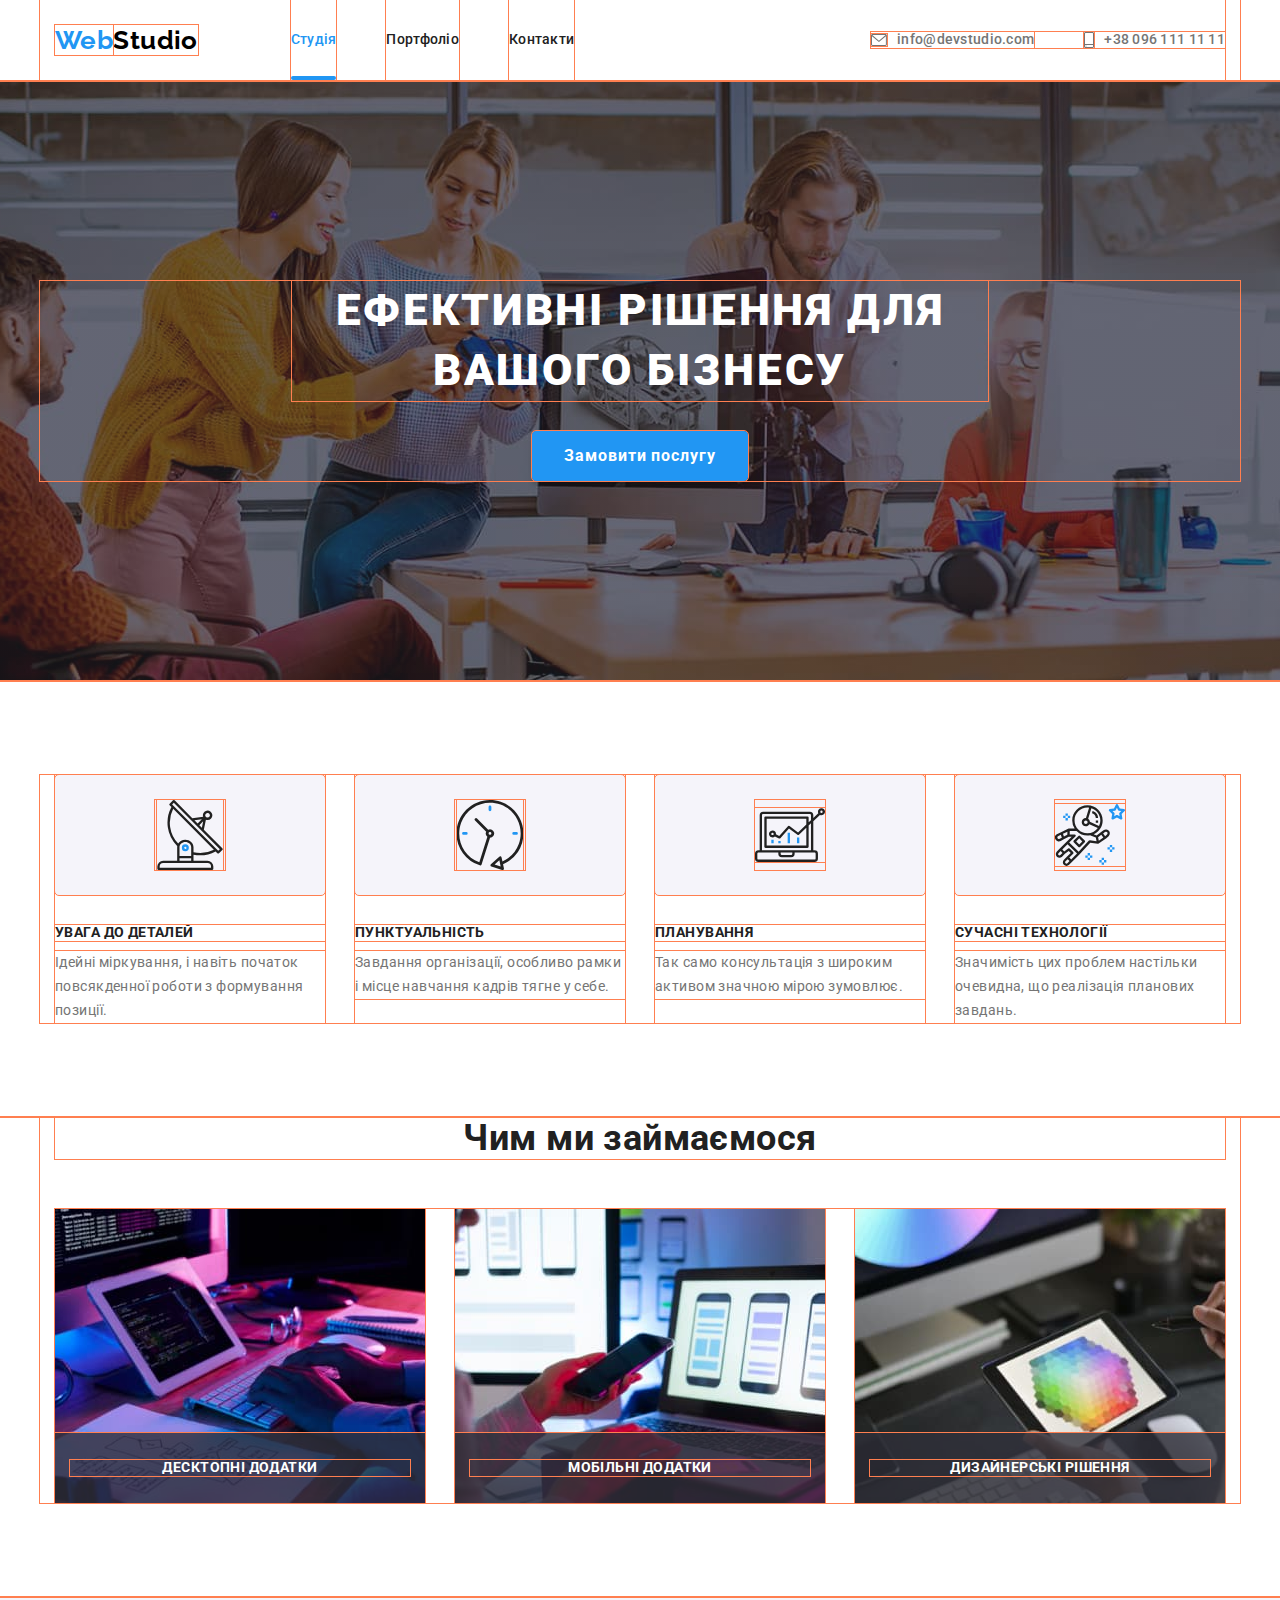
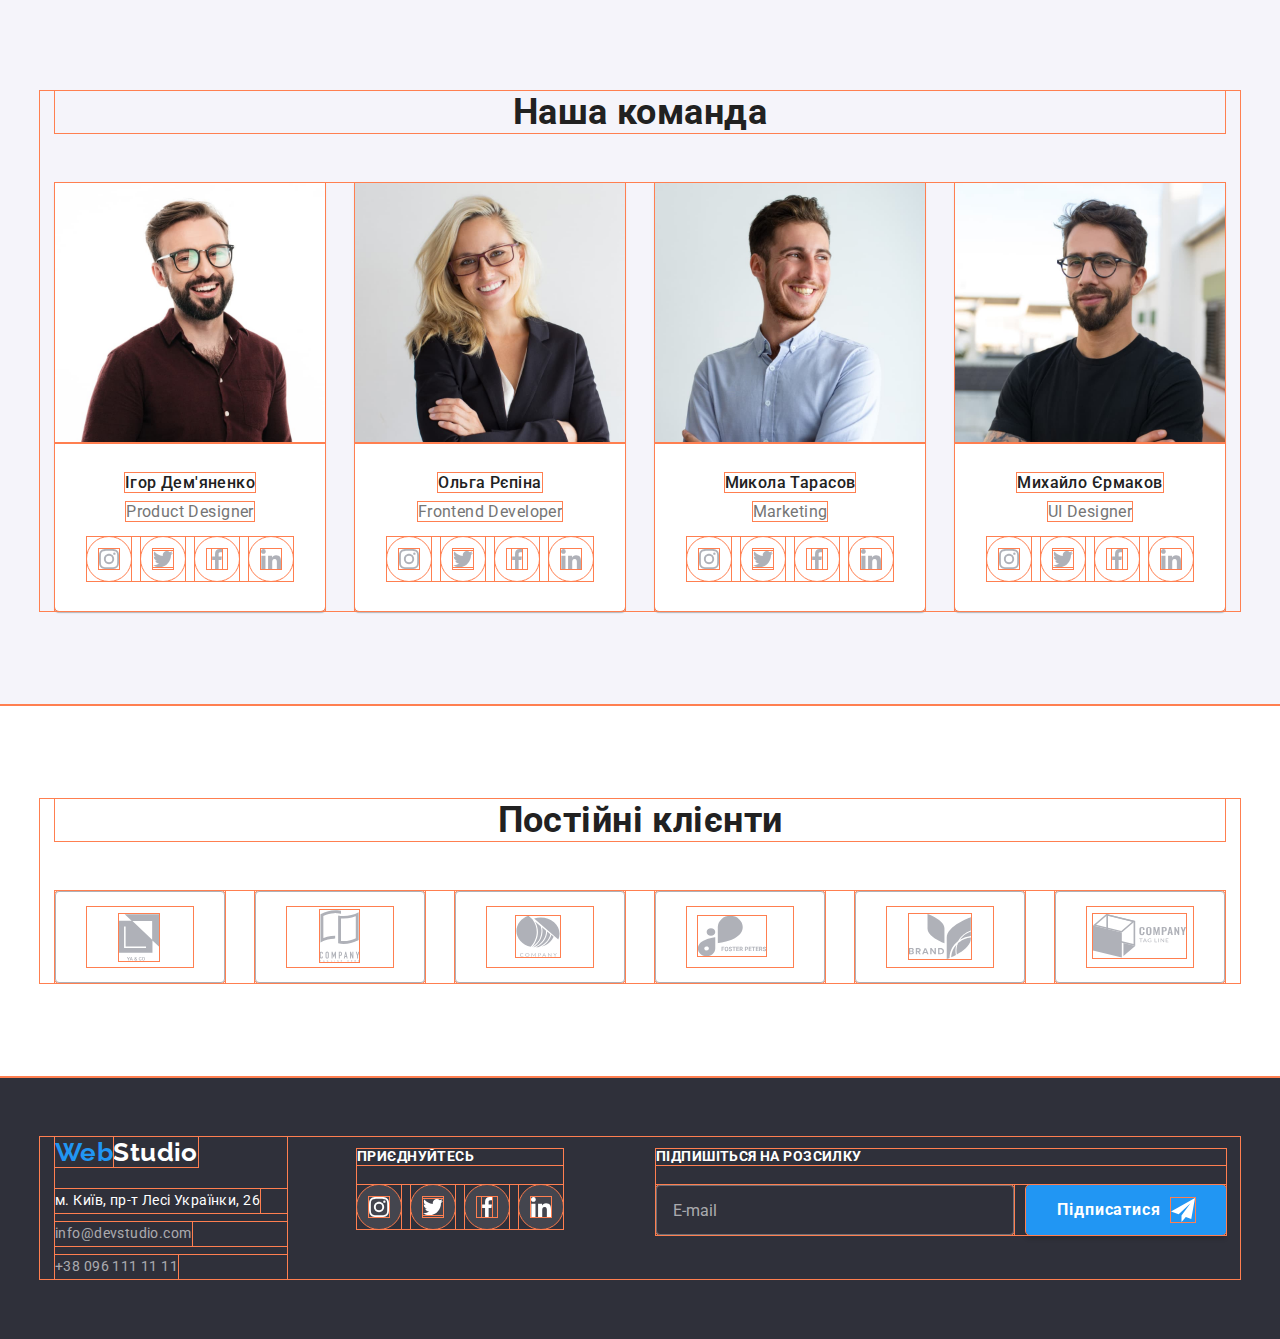
==== commit 6f241a54: "responsive mobile + tablet" ====
--- a/index.html
+++ b/index.html
@@ -535,7 +535,7 @@
               <use href="./images/sprite.svg#checked"></use>
             </svg>
             Погоджуюся з розсилкою та приймаю
-            <a href="" class="feedback__link">Умови договору</a>
+            <a href="" class="feedback__link">Умови&nbsp;договору</a>
           </label>
           <button type="submit" class="feedback__button">Відправити</button>
         </form>
--- a/css/main.min.css
+++ b/css/main.min.css
@@ -1 +1 @@
-@-webkit-keyframes fadeIn{0%{-webkit-transform:scale(2);transform:scale(2);opacity:0}100%{-webkit-transform:scale(1);transform:scale(1);opacity:1}}@keyframes fadeIn{0%{-webkit-transform:scale(2);transform:scale(2);opacity:0}100%{-webkit-transform:scale(1);transform:scale(1);opacity:1}}@-webkit-keyframes fadeOut{0%{opacity:1}100%{opacity:0}}@keyframes fadeOut{0%{opacity:1}100%{opacity:0}}@-webkit-keyframes jumpOut{0%{-webkit-transform:translate(-50%, -50%) scale(1, 1);transform:translate(-50%, -50%) scale(1, 1)}20%{-webkit-transform:translate(-50%, -35%) scale(1.25, 0.8);transform:translate(-50%, -35%) scale(1.25, 0.8)}100%{-webkit-transform:translate(-50%, -200%) scale(0.5, 2);transform:translate(-50%, -200%) scale(0.5, 2)}}@keyframes jumpOut{0%{-webkit-transform:translate(-50%, -50%) scale(1, 1);transform:translate(-50%, -50%) scale(1, 1)}20%{-webkit-transform:translate(-50%, -35%) scale(1.25, 0.8);transform:translate(-50%, -35%) scale(1.25, 0.8)}100%{-webkit-transform:translate(-50%, -200%) scale(0.5, 2);transform:translate(-50%, -200%) scale(0.5, 2)}}body{background-color:#fff;color:#212121;font-family:"Roboto",sans-serif;font-size:14px;line-height:1.71;letter-spacing:.03em}body::-webkit-scrollbar{display:none}h1,h2,h3,ul,p{margin:0}.list{list-style:none;padding:0}.link{text-decoration:none}.section{padding:60px 0}@media screen and (min-width: 1200px){.section{padding:94px 0}}.container{margin:0 auto;padding:0 15px}@media screen and (min-width: 480px){.container{width:480px}}@media screen and (min-width: 768px){.container{width:768px}}@media screen and (min-width: 1200px){.container{width:1200px}}.block{display:block}.icon-box{display:-webkit-box;display:-ms-flexbox;display:flex;-webkit-box-pack:center;-ms-flex-pack:center;justify-content:center;-webkit-box-align:center;-ms-flex-align:center;align-items:center}.visually-hidden{position:absolute;white-space:nowrap;width:1px;height:1px;overflow:hidden;border:0;padding:0;clip:rect(0 0 0 0);-webkit-clip-path:inset(50%);clip-path:inset(50%);margin:-1px}.feedback__button,.subscribe__button,.hero__button{width:200px;padding:10px 15px;background-color:#2196f3;color:#fff;border:none;border-radius:4px;-webkit-box-shadow:0px 4px 4px rgba(0,0,0,.1490196078);box-shadow:0px 4px 4px rgba(0,0,0,.1490196078);cursor:pointer;font-family:inherit;font-weight:700;font-size:16px;line-height:1.88;text-align:center;letter-spacing:.06em;-webkit-transition:background-color 250ms cubic-bezier(0.4, 0, 0.2, 1);transition:background-color 250ms cubic-bezier(0.4, 0, 0.2, 1)}.feedback__button:hover,.subscribe__button:hover,.hero__button:hover,.feedback__button:focus,.subscribe__button:focus,.hero__button:focus{background-color:#188ce8}.header{border-bottom:1px solid #ececec}.header__container{position:relative;display:-webkit-box;display:-ms-flexbox;display:flex;-webkit-box-align:center;-ms-flex-align:center;align-items:center;min-height:60px}@media screen and (min-width: 768px){.header{min-height:80px}}.header__button{position:absolute;top:10px;right:15px;z-index:1;width:40px;height:40px;padding:0;background-color:rgba(0,0,0,0);color:#212121;border:none;cursor:pointer}@media screen and (min-width: 768px){.header__button{display:none}}.header__button:hover,.header__button:focus{color:#2196f3}.header__icon{position:absolute;top:0;left:0;fill:currentColor;-webkit-transition:opacity 250ms cubic-bezier(0.4, 0, 0.2, 1);transition:opacity 250ms cubic-bezier(0.4, 0, 0.2, 1)}.header__icon[aria-expanded=false]{opacity:1}.header__icon[aria-expanded=false]+.header__icon{opacity:0}.header__icon[aria-expanded=true]{opacity:0}.header__icon[aria-expanded=true]+.header__icon{opacity:1}@media screen and (max-width: 767px){.header__burger{display:none;position:absolute;top:0;left:0;-webkit-box-orient:vertical;-webkit-box-direction:normal;-ms-flex-direction:column;flex-direction:column;width:100%;height:796px;padding:48px 0 48px 40px;background-color:#fff;-webkit-box-shadow:0px 4px 8px rgba(0,0,0,.0392156863),0px 2px 4px rgba(0,0,0,.0784313725),0px 1px 3px rgba(0,0,0,.1607843137);box-shadow:0px 4px 8px rgba(0,0,0,.0392156863),0px 2px 4px rgba(0,0,0,.0784313725),0px 1px 3px rgba(0,0,0,.1607843137)}.header__burger.is-open{display:-webkit-box;display:-ms-flexbox;display:flex}}@media screen and (min-width: 768px){.header__burger{display:-webkit-box;display:-ms-flexbox;display:flex;-webkit-box-orient:horizontal;-webkit-box-direction:normal;-ms-flex-direction:row;flex-direction:row;-webkit-box-align:center;-ms-flex-align:center;align-items:center;-webkit-box-flex:1;-ms-flex-positive:1;flex-grow:1}}.logo{color:#000;font-family:"Raleway",sans-serif;font-weight:700;font-size:24px;line-height:1.17}@media screen and (min-width: 1200px){.logo{font-size:26px;line-height:1.19}}.logo--accent{color:#2196f3}@media screen and (min-width: 768px){.nav{display:-webkit-box;display:-ms-flexbox;display:flex;-webkit-box-align:center;-ms-flex-align:center;align-items:center}}.nav__logo{margin-right:93px}@media screen and (min-width: 768px){.nav__list{display:-webkit-box;display:-ms-flexbox;display:flex;height:100%}}@media screen and (max-width: 767px){.nav__item:not(:last-child){margin-bottom:32px}}@media screen and (min-width: 768px){.nav__item{display:-webkit-box;display:-ms-flexbox;display:flex}.nav__item:not(:last-child){margin-right:50px}}.nav__link{position:relative;color:inherit;font-weight:500;font-size:40px;line-height:1.17;letter-spacing:.02em;-webkit-transition:color 250ms cubic-bezier(0.4, 0, 0.2, 1);transition:color 250ms cubic-bezier(0.4, 0, 0.2, 1)}@media screen and (min-width: 768px){.nav__link{padding:32px 0;font-size:14px;line-height:1.14}}.nav__link:hover,.nav__link:focus{color:#2196f3}.nav__link--current{color:#2196f3}@media screen and (min-width: 768px){.nav__link--current::after{content:"";position:absolute;bottom:0;display:block;width:100%;height:4px;background-color:#2196f3;border-radius:2px}}.contacts-header{display:-webkit-box;display:-ms-flexbox;display:flex}@media screen and (max-width: 767px){.contacts-header{-webkit-box-orient:vertical;-webkit-box-direction:reverse;-ms-flex-direction:column-reverse;flex-direction:column-reverse;margin-top:auto;margin-bottom:64px}}@media screen and (min-width: 768px){.contacts-header{-webkit-box-align:center;-ms-flex-align:center;align-items:center;margin-left:auto}}.contacts-header__icon{margin-right:10px;fill:currentColor}@media screen and (max-width: 767px){.contacts-header__icon{display:none}}@media screen and (max-width: 767px){.contacts-header__item:not(:last-child){margin-top:32px}}@media screen and (min-width: 768px){.contacts-header__item:not(:last-child){margin-right:50px}}.contacts-header__link{display:-webkit-box;display:-ms-flexbox;display:flex;-webkit-box-align:center;-ms-flex-align:center;align-items:center;color:#757575;font-weight:500;font-size:24px;line-height:1.17;letter-spacing:.02em;-webkit-transition:color 250ms cubic-bezier(0.4, 0, 0.2, 1);transition:color 250ms cubic-bezier(0.4, 0, 0.2, 1)}@media screen and (min-width: 768px){.contacts-header__link{font-size:14px;line-height:1.14}.contacts-header__link:hover,.contacts-header__link:focus{color:#2196f3}}@media screen and (max-width: 767px){.contacts-header__link[href^=tel]{color:#2196f3;font-size:min(34px,10vw);white-space:nowrap}}.social-burger{display:-webkit-box;display:-ms-flexbox;display:flex;-ms-flex-wrap:wrap;flex-wrap:wrap;row-gap:10px}@media screen and (min-width: 768px){.social-burger{display:none}}.social-burger__link{display:-webkit-box;display:-ms-flexbox;display:flex;color:#2196f3;font-weight:500;font-size:18px;line-height:1.22;letter-spacing:.02em}.social-burger__item:not(:last-child){margin-right:10px;padding-right:10px;border-right:1px solid rgba(33,33,33,.2)}.hero{max-width:1600px;height:400px;margin:auto;padding:118px 0;background-color:#c4c4c4;background-image:-webkit-gradient(linear, left top, left bottom, from(rgba(47, 48, 58, 0.4)), to(rgba(47, 48, 58, 0.4))),url(../images/index/hero.jpg);background-image:linear-gradient(rgba(47, 48, 58, 0.4), rgba(47, 48, 58, 0.4)),url(../images/index/hero.jpg);background-repeat:no-repeat;background-position:center;background-size:cover}@media screen and (min-width: 1200px){.hero{height:600px;padding:200px 0}}.hero__container{display:-webkit-box;display:-ms-flexbox;display:flex;-webkit-box-orient:vertical;-webkit-box-direction:normal;-ms-flex-direction:column;flex-direction:column;-webkit-box-pack:center;-ms-flex-pack:center;justify-content:center;-webkit-box-align:center;-ms-flex-align:center;align-items:center}.hero__title{max-width:360px;margin-bottom:30px;color:#fff;font-weight:900;font-size:26px;line-height:1.62;text-align:center;letter-spacing:.06em;text-transform:uppercase}@media screen and (min-width: 1200px){.hero__title{max-width:696px;font-size:44px;line-height:1.36}}@media screen and (min-width: 1200px){.hero__button{width:216px}}@media screen and (min-width: 768px){.features__list{display:-webkit-box;display:-ms-flexbox;display:flex}}.features__icon-box{width:100%;height:120px;margin-bottom:30px;background-color:#f5f4fa;border-radius:4px}.features__title{margin-bottom:10px;font-weight:700;font-size:inherit;line-height:1.14;text-transform:uppercase}.features__text{color:#757575}@media screen and (max-width: 767px){.features__item:not(:last-child){margin-bottom:30px}}@media screen and (min-width: 768px){.features__item:not(:last-child){margin-right:30px}}@media screen and (max-width: 1199px){.whatwedo{display:none}}.whatwedo__section{padding-bottom:94px}.whatwedo__title{margin-bottom:50px;font-weight:700;font-size:36px;line-height:1.17;text-align:center}.whatwedo__list{display:-webkit-box;display:-ms-flexbox;display:flex}.whatwedo__overlay{position:absolute;bottom:0;width:100%;min-height:70px;padding:27px 15px;background-color:rgba(47,48,58,.8)}.whatwedo__text{color:#fff;font-weight:700;font-size:14px;line-height:1.14;text-align:center;text-transform:uppercase}.whatwedo__item{position:relative}.whatwedo__item:not(:last-child){margin-right:30px}.team{background-color:#f5f4fa}.team__title{margin-bottom:30px;font-weight:700;font-size:28px;line-height:1.18;text-align:center}@media screen and (min-width: 1200px){.team__title{font-size:36px;line-height:1.17;margin-bottom:50px}}@media screen and (min-width: 768px){.team__list{display:-webkit-box;display:-ms-flexbox;display:flex}}.team__box{display:-webkit-box;display:-ms-flexbox;display:flex;-webkit-box-orient:vertical;-webkit-box-direction:normal;-ms-flex-direction:column;flex-direction:column;-webkit-box-align:center;-ms-flex-align:center;align-items:center;padding:30px 0;text-align:center}.team__name{margin-bottom:10px;font-weight:500;font-size:16px;line-height:1.19}.team__prof{margin-bottom:16px;color:#757575;font-size:16px;line-height:1.19}.team__item{background-color:#fff;-webkit-box-shadow:0px 1px 3px rgba(0,0,0,.1215686275),0px 1px 1px rgba(0,0,0,.1411764706),0px 2px 1px rgba(0,0,0,.2);box-shadow:0px 1px 3px rgba(0,0,0,.1215686275),0px 1px 1px rgba(0,0,0,.1411764706),0px 2px 1px rgba(0,0,0,.2);border-radius:0px 0px 4px 4px}@media screen and (min-width: 768px){.team__item:not(:last-child){margin-right:30px}}.social{display:-webkit-box;display:-ms-flexbox;display:flex}.social__icon{fill:currentColor}.social__item:not(:last-child){margin-right:10px}.social__icon-box{width:44px;height:44px;border-radius:50%;color:#afb1b8;-webkit-transition:background-color 250ms cubic-bezier(0.4, 0, 0.2, 1),color 250ms cubic-bezier(0.4, 0, 0.2, 1);transition:background-color 250ms cubic-bezier(0.4, 0, 0.2, 1),color 250ms cubic-bezier(0.4, 0, 0.2, 1)}.social__icon-box--dark{background-color:rgba(255,255,255,.1019607843);color:#fff}.social__icon-box:hover,.social__icon-box:focus{background-color:#2196f3;color:#fff}.clients__title{margin-bottom:30px;font-weight:700;font-size:28px;line-height:1.18;text-align:center}@media screen and (min-width: 1200px){.clients__title{font-size:36px;line-height:1.17;margin-bottom:50px}}.clients__list{display:-webkit-box;display:-ms-flexbox;display:flex;-webkit-box-pack:center;-ms-flex-pack:center;justify-content:center;-ms-flex-wrap:wrap;flex-wrap:wrap;row-gap:30px}.clients__icon{fill:currentColor}@media screen and (max-width: 767px){.clients__item:nth-child(2n+1){margin-right:30px}}@media screen and (min-width: 768px){.clients__item:not(:nth-child(3n+3)){margin-right:30px}}@media screen and (min-width: 1200px){.clients__item:not(:last-child){margin-right:30px}}.clients__icon-box{width:210px;height:92px;color:#afb1b8;border:1px solid #afb1b8;border-radius:4px;-webkit-transition:color 250ms cubic-bezier(0.4, 0, 0.2, 1),border 250ms cubic-bezier(0.4, 0, 0.2, 1);transition:color 250ms cubic-bezier(0.4, 0, 0.2, 1),border 250ms cubic-bezier(0.4, 0, 0.2, 1)}@media screen and (min-width: 768px){.clients__icon-box{width:226px}}@media screen and (min-width: 1200px){.clients__icon-box{width:170px}}.clients__icon-box:hover,.clients__icon-box:focus{color:#2196f3;border:1px solid #2196f3}.filter{display:-webkit-box;display:-ms-flexbox;display:flex;-webkit-box-pack:center;-ms-flex-pack:center;justify-content:center;margin-bottom:50px}.filter__item:not(:last-child){margin-right:8px}.filter__button{padding:6px 22px;background-color:#f5f4fa;color:inherit;border:none;border-radius:4px;cursor:pointer;font-family:inherit;font-weight:500;font-size:16px;line-height:1.62;text-align:center;letter-spacing:inherit;-webkit-transition:background-color 250ms cubic-bezier(0.4, 0, 0.2, 1),color 250ms cubic-bezier(0.4, 0, 0.2, 1),-webkit-box-shadow 250ms cubic-bezier(0.4, 0, 0.2, 1);transition:background-color 250ms cubic-bezier(0.4, 0, 0.2, 1),color 250ms cubic-bezier(0.4, 0, 0.2, 1),-webkit-box-shadow 250ms cubic-bezier(0.4, 0, 0.2, 1);transition:background-color 250ms cubic-bezier(0.4, 0, 0.2, 1),color 250ms cubic-bezier(0.4, 0, 0.2, 1),box-shadow 250ms cubic-bezier(0.4, 0, 0.2, 1);transition:background-color 250ms cubic-bezier(0.4, 0, 0.2, 1),color 250ms cubic-bezier(0.4, 0, 0.2, 1),box-shadow 250ms cubic-bezier(0.4, 0, 0.2, 1),-webkit-box-shadow 250ms cubic-bezier(0.4, 0, 0.2, 1)}.filter__button:hover,.filter__button:focus{background-color:#2196f3;color:#fff;-webkit-box-shadow:0px 3px 1px rgba(0,0,0,.1019607843),0px 1px 2px rgba(0,0,0,.0784313725),0px 2px 2px rgba(0,0,0,.1215686275);box-shadow:0px 3px 1px rgba(0,0,0,.1019607843),0px 1px 2px rgba(0,0,0,.0784313725),0px 2px 2px rgba(0,0,0,.1215686275)}.gallery__list{display:-webkit-box;display:-ms-flexbox;display:flex;-ms-flex-wrap:wrap;flex-wrap:wrap}.gallery__thumb{position:relative;overflow:hidden}.gallery__overlay{position:absolute;top:0;left:0;display:-webkit-box;display:-ms-flexbox;display:flex;-webkit-box-align:center;-ms-flex-align:center;align-items:center;height:100%;padding:0 24px;background-color:rgba(33,150,243,.9019607843);-webkit-transform:translateY(100%);transform:translateY(100%);-webkit-transition:-webkit-transform 250ms cubic-bezier(0.4, 0, 0.2, 1);transition:-webkit-transform 250ms cubic-bezier(0.4, 0, 0.2, 1);transition:transform 250ms cubic-bezier(0.4, 0, 0.2, 1);transition:transform 250ms cubic-bezier(0.4, 0, 0.2, 1), -webkit-transform 250ms cubic-bezier(0.4, 0, 0.2, 1)}.gallery__overlay-text{color:#fff;font-size:18px;line-height:1.56}.gallery__descr{padding:20px 24px;border-right:1px solid #eee;border-bottom:1px solid #eee;border-left:1px solid #eee}.gallery__title{margin-bottom:4px;color:#212121;font-weight:700;font-size:18px;line-height:2;letter-spacing:.06em}.gallery__category{color:#757575;font-size:16px;line-height:1.88}.gallery__item:not(:nth-child(3n)){margin-right:30px}.gallery__item:not(:nth-last-child(-n+3)){margin-bottom:30px}.gallery__link{display:block;-webkit-transition:-webkit-box-shadow 250ms cubic-bezier(0.4, 0, 0.2, 1);transition:-webkit-box-shadow 250ms cubic-bezier(0.4, 0, 0.2, 1);transition:box-shadow 250ms cubic-bezier(0.4, 0, 0.2, 1);transition:box-shadow 250ms cubic-bezier(0.4, 0, 0.2, 1), -webkit-box-shadow 250ms cubic-bezier(0.4, 0, 0.2, 1)}.gallery__link:hover,.gallery__link:focus{-webkit-box-shadow:0px 1px 1px rgba(0,0,0,.1215686275),0px 4px 4px rgba(0,0,0,.0588235294),1px 4px 6px rgba(0,0,0,.1607843137);box-shadow:0px 1px 1px rgba(0,0,0,.1215686275),0px 4px 4px rgba(0,0,0,.0588235294),1px 4px 6px rgba(0,0,0,.1607843137)}.gallery__link:hover .gallery__overlay,.gallery__link:focus .gallery__overlay{-webkit-transform:translateY(0%);transform:translateY(0%)}.footer{padding:60px 0;background-color:#2f303a}.footer__container{display:-webkit-box;display:-ms-flexbox;display:flex}@media screen and (max-width: 767px){.footer__container{-webkit-box-orient:vertical;-webkit-box-direction:normal;-ms-flex-direction:column;flex-direction:column;-webkit-box-align:center;-ms-flex-align:center;align-items:center;text-align:center}}@media screen and (min-width: 768px)and (max-width: 1199px){.footer__container{-ms-flex-pack:distribute;justify-content:space-around;-webkit-box-align:baseline;-ms-flex-align:baseline;align-items:baseline;-ms-flex-wrap:wrap;flex-wrap:wrap;row-gap:60px;text-align:center}}@media screen and (min-width: 1200px){.footer__container{-webkit-box-align:baseline;-ms-flex-align:baseline;align-items:baseline}}.footer__logo{color:#fff}.footer__title{color:#fff;font-weight:700;line-height:1.14;text-transform:uppercase;margin-bottom:20px}@media screen and (max-width: 767px){.footer__item:not(:last-child){margin-bottom:60px}.footer__item:last-child{width:100%}}@media screen and (min-width: 1200px){.footer__item:nth-child(1){margin-right:70px}.footer__item:nth-child(2){margin-right:93px}}.contacts-footer{width:232px;margin-top:20px;font-style:normal}.contacts-footer__gmaps-link{color:#fff}.contacts-footer__item{display:-webkit-box;display:-ms-flexbox;display:flex;-webkit-box-pack:center;-ms-flex-pack:center;justify-content:center}@media screen and (min-width: 1200px){.contacts-footer__item{-webkit-box-pack:start;-ms-flex-pack:start;justify-content:flex-start}}.contacts-footer__item:not(:last-child){margin-bottom:9px}.contacts-footer__link{color:rgba(255,255,255,.6);-webkit-transition:color 250ms cubic-bezier(0.4, 0, 0.2, 1);transition:color 250ms cubic-bezier(0.4, 0, 0.2, 1)}.contacts-footer__link:hover,.contacts-footer__link:focus{color:#fff}.subscribe{display:-webkit-box;display:-ms-flexbox;display:flex;-webkit-box-orient:vertical;-webkit-box-direction:normal;-ms-flex-direction:column;flex-direction:column;-webkit-box-align:center;-ms-flex-align:center;align-items:center}@media screen and (min-width: 1200px){.subscribe{-webkit-box-orient:horizontal;-webkit-box-direction:normal;-ms-flex-direction:row;flex-direction:row}}@media screen and (max-width: 767px){.subscribe__label{width:100%}}.subscribe__button{display:-webkit-box;display:-ms-flexbox;display:flex;-webkit-box-pack:center;-ms-flex-pack:center;justify-content:center;-webkit-box-align:center;-ms-flex-align:center;align-items:center}@media screen and (min-width: 1200px){.subscribe__button{margin-left:12px}}.subscribe__icon{margin-left:10px;fill:currentColor}.subscribe__field{display:block;width:100%;height:50px;margin-bottom:20px;padding:15px 16px;background-color:rgba(0,0,0,0);color:#fff;border:1px solid rgba(255,255,255,.3019607843);border-radius:4px;font-size:16px;line-height:1.25}@media screen and (min-width: 768px){.subscribe__field{width:450px}}@media screen and (min-width: 1200px){.subscribe__field{width:358px;margin-bottom:0}}.subscribe__field::-webkit-input-placeholder{color:rgba(255,255,255,.6)}.subscribe__field::-moz-placeholder{color:rgba(255,255,255,.6)}.subscribe__field:-ms-input-placeholder{color:rgba(255,255,255,.6)}.subscribe__field::-ms-input-placeholder{color:rgba(255,255,255,.6)}.subscribe__field::placeholder{color:rgba(255,255,255,.6)}.modal{position:absolute;top:50%;left:50%;min-width:528px;min-height:581px;padding:40px;background-color:#fff;-webkit-box-shadow:0px 1px 3px rgba(0,0,0,.1215686275),0px 1px 1px rgba(0,0,0,.1411764706),0px 2px 1px rgba(0,0,0,.2);box-shadow:0px 1px 3px rgba(0,0,0,.1215686275),0px 1px 1px rgba(0,0,0,.1411764706),0px 2px 1px rgba(0,0,0,.2);border-radius:4px;-webkit-transform:translate(-50%, -50%);transform:translate(-50%, -50%)}.modal--close-anim{-webkit-animation:jumpOut 550ms cubic-bezier(1, -0.25, 0.75, 1);animation:jumpOut 550ms cubic-bezier(1, -0.25, 0.75, 1)}.modal__button{position:absolute;top:8px;right:8px;display:-webkit-box;display:-ms-flexbox;display:flex;-webkit-box-pack:center;-ms-flex-pack:center;justify-content:center;-webkit-box-align:center;-ms-flex-align:center;align-items:center;width:30px;height:30px;padding:0;cursor:pointer;background-color:rgba(0,0,0,0);border:1px solid rgba(0,0,0,.1019607843);border-radius:50%;-webkit-transition:fill 250ms cubic-bezier(0.4, 0, 0.2, 1);transition:fill 250ms cubic-bezier(0.4, 0, 0.2, 1)}.modal__button:hover,.modal__button:focus{fill:#2196f3}.modal__backdrop{position:fixed;top:0;left:0;width:100%;height:100%;z-index:1;background-color:rgba(0,0,0,.2);visibility:hidden;pointer-events:none}.modal__backdrop--visible{visibility:visible;pointer-events:auto;-webkit-animation:fadeIn 250ms cubic-bezier(0.4, 0, 0.2, 1);animation:fadeIn 250ms cubic-bezier(0.4, 0, 0.2, 1)}.modal__backdrop--close-anim{-webkit-animation:fadeOut 550ms cubic-bezier(1, -0.25, 0.75, 1);animation:fadeOut 550ms cubic-bezier(1, -0.25, 0.75, 1)}.feedback{display:-webkit-box;display:-ms-flexbox;display:flex;-webkit-box-orient:vertical;-webkit-box-direction:normal;-ms-flex-direction:column;flex-direction:column;-webkit-box-align:center;-ms-flex-align:center;align-items:center}.feedback__title{margin-bottom:12px;font-weight:700;font-size:20px;line-height:1.15;text-align:center}.feedback__field{margin-top:4px;padding:11px 12px 11px 42px;color:#212121;border:1px solid rgba(33,33,33,.2);border-radius:4px;outline:none;font-size:14px;letter-spacing:.03em;-webkit-transition:border-color 250ms cubic-bezier(0.4, 0, 0.2, 1);transition:border-color 250ms cubic-bezier(0.4, 0, 0.2, 1)}.feedback__icon{position:absolute;top:50%;left:12px;fill:#212121;-webkit-transition:fill 250ms cubic-bezier(0.4, 0, 0.2, 1);transition:fill 250ms cubic-bezier(0.4, 0, 0.2, 1)}.feedback__accept{position:relative;margin-bottom:30px;padding-left:24px;color:#757575;line-height:1.14;-webkit-user-select:none;-moz-user-select:none;-ms-user-select:none;user-select:none}.feedback__label{position:relative;display:-webkit-box;display:-ms-flexbox;display:flex;-webkit-box-orient:vertical;-webkit-box-direction:normal;-ms-flex-direction:column;flex-direction:column;width:100%;margin-bottom:10px;color:#757575;font-size:12px;line-height:1.17;letter-spacing:.01em}.feedback__label:nth-last-of-type(2){margin-bottom:20px}.feedback__label:focus-within .feedback__field{border-color:#2196f3}.feedback__label:focus-within .feedback__icon{fill:#2196f3}.feedback__label:focus-within .feedback__area{border-color:#2196f3}.feedback__area{margin-top:4px;padding:12px 16px;color:#212121;border:1px solid rgba(33,33,33,.2);border-radius:4px;outline:none;resize:none;font-size:14px;line-height:1.14;letter-spacing:.03em;-webkit-transition:border-color 250ms cubic-bezier(0.4, 0, 0.2, 1);transition:border-color 250ms cubic-bezier(0.4, 0, 0.2, 1)}.feedback__area::-webkit-input-placeholder{color:rgba(117,117,117,.5019607843);font-size:14px;line-height:1.14;letter-spacing:.03em}.feedback__area::-moz-placeholder{color:rgba(117,117,117,.5019607843);font-size:14px;line-height:1.14;letter-spacing:.03em}.feedback__area:-ms-input-placeholder{color:rgba(117,117,117,.5019607843);font-size:14px;line-height:1.14;letter-spacing:.03em}.feedback__area::-ms-input-placeholder{color:rgba(117,117,117,.5019607843);font-size:14px;line-height:1.14;letter-spacing:.03em}.feedback__area::placeholder{color:rgba(117,117,117,.5019607843);font-size:14px;line-height:1.14;letter-spacing:.03em}.feedback__checkbox{position:absolute;white-space:nowrap;width:1px;height:1px;overflow:hidden;border:0;padding:0;clip:rect(0 0 0 0);-webkit-clip-path:inset(50%);clip-path:inset(50%);margin:-1px}.feedback__checkbox:checked~.feedback__checkbox--off{opacity:0}.feedback__checkbox:checked~.feedback__checkbox--on{opacity:1}.feedback__checkbox--off{position:absolute;top:50%;left:0;opacity:1;pointer-events:none;-webkit-transform:translateY(-50%);transform:translateY(-50%);-webkit-transition:opacity 250ms cubic-bezier(0.4, 0, 0.2, 1);transition:opacity 250ms cubic-bezier(0.4, 0, 0.2, 1)}.feedback__checkbox--on{position:absolute;top:50%;left:0;opacity:0;pointer-events:none;-webkit-transform:translateY(-50%);transform:translateY(-50%);-webkit-transition:opacity 250ms cubic-bezier(0.4, 0, 0.2, 1);transition:opacity 250ms cubic-bezier(0.4, 0, 0.2, 1)}.feedback__link{position:relative;color:#2196f3;text-decoration:none}.feedback__link::after{content:"";position:absolute;left:0;bottom:1px;width:100%;height:1px;background-color:#2196f3;-webkit-transform:scaleX(1);transform:scaleX(1);-webkit-transition:-webkit-transform 250ms linear;transition:-webkit-transform 250ms linear;transition:transform 250ms linear;transition:transform 250ms linear, -webkit-transform 250ms linear;-webkit-transform-origin:right;transform-origin:right}.feedback__link:hover::after,.feedback__link:focus::after{-webkit-transform:scaleX(0);transform:scaleX(0);-webkit-transform-origin:left;transform-origin:left}/*# sourceMappingURL=main.min.css.map */+@-webkit-keyframes fadeIn{0%{-webkit-transform:scale(2);transform:scale(2);opacity:0}100%{-webkit-transform:scale(1);transform:scale(1);opacity:1}}@keyframes fadeIn{0%{-webkit-transform:scale(2);transform:scale(2);opacity:0}100%{-webkit-transform:scale(1);transform:scale(1);opacity:1}}@-webkit-keyframes fadeOut{0%{opacity:1}100%{opacity:0}}@keyframes fadeOut{0%{opacity:1}100%{opacity:0}}@-webkit-keyframes jumpOut{0%{-webkit-transform:translate(-50%, -50%) scale(1, 1);transform:translate(-50%, -50%) scale(1, 1)}20%{-webkit-transform:translate(-50%, -35%) scale(1.25, 0.8);transform:translate(-50%, -35%) scale(1.25, 0.8)}100%{-webkit-transform:translate(-50%, -200%) scale(0.5, 2);transform:translate(-50%, -200%) scale(0.5, 2)}}@keyframes jumpOut{0%{-webkit-transform:translate(-50%, -50%) scale(1, 1);transform:translate(-50%, -50%) scale(1, 1)}20%{-webkit-transform:translate(-50%, -35%) scale(1.25, 0.8);transform:translate(-50%, -35%) scale(1.25, 0.8)}100%{-webkit-transform:translate(-50%, -200%) scale(0.5, 2);transform:translate(-50%, -200%) scale(0.5, 2)}}body{background-color:#fff;color:#212121;font-family:"Roboto",sans-serif;font-size:14px;line-height:1.71;letter-spacing:.03em}body::-webkit-scrollbar{display:none}*{outline:1px solid coral}h1,h2,h3,ul,p{margin:0}.list{list-style:none;padding:0}.link{text-decoration:none}.section{padding:60px 0}@media screen and (min-width: 1200px){.section{padding:94px 0}}.container{margin:0 auto;padding:0 15px}@media screen and (min-width: 480px){.container{width:480px}}@media screen and (min-width: 768px){.container{width:768px}}@media screen and (min-width: 1200px){.container{width:1200px}}.block{display:block}.icon-box{display:-webkit-box;display:-ms-flexbox;display:flex;-webkit-box-pack:center;-ms-flex-pack:center;justify-content:center;-webkit-box-align:center;-ms-flex-align:center;align-items:center}.visually-hidden{position:absolute;white-space:nowrap;width:1px;height:1px;overflow:hidden;border:0;padding:0;clip:rect(0 0 0 0);-webkit-clip-path:inset(50%);clip-path:inset(50%);margin:-1px}.feedback__button,.subscribe__button,.hero__button{width:200px;padding:10px 15px;background-color:#2196f3;color:#fff;border:none;border-radius:4px;-webkit-box-shadow:0px 4px 4px rgba(0,0,0,.1490196078);box-shadow:0px 4px 4px rgba(0,0,0,.1490196078);cursor:pointer;font-family:inherit;font-weight:700;font-size:16px;line-height:1.88;text-align:center;letter-spacing:.06em;-webkit-transition:background-color 250ms cubic-bezier(0.4, 0, 0.2, 1);transition:background-color 250ms cubic-bezier(0.4, 0, 0.2, 1)}.feedback__button:hover,.subscribe__button:hover,.hero__button:hover,.feedback__button:focus,.subscribe__button:focus,.hero__button:focus{background-color:#188ce8}.header{border-bottom:1px solid #ececec}.header__container{position:relative;display:-webkit-box;display:-ms-flexbox;display:flex;-webkit-box-align:center;-ms-flex-align:center;align-items:center;min-height:60px}@media screen and (min-width: 768px){.header{min-height:80px}}.header__button{position:absolute;top:10px;right:15px;z-index:2;width:40px;height:40px;padding:0;background-color:rgba(0,0,0,0);color:#212121;border:none;cursor:pointer}@media screen and (min-width: 768px){.header__button{display:none}}.header__button:hover,.header__button:focus{color:#2196f3}.header__icon{position:absolute;top:0;left:0;fill:currentColor;-webkit-transition:opacity 250ms cubic-bezier(0.4, 0, 0.2, 1);transition:opacity 250ms cubic-bezier(0.4, 0, 0.2, 1)}.header__icon[aria-expanded=false]{opacity:1}.header__icon[aria-expanded=false]+.header__icon{opacity:0}.header__icon[aria-expanded=true]{opacity:0}.header__icon[aria-expanded=true]+.header__icon{opacity:1}@media screen and (max-width: 767px){.header__burger{display:none;position:absolute;top:0;left:0;z-index:1;-webkit-box-orient:vertical;-webkit-box-direction:normal;-ms-flex-direction:column;flex-direction:column;width:100%;height:796px;padding:48px 0 48px 40px;background-color:#fff;-webkit-box-shadow:0px 4px 8px rgba(0,0,0,.0392156863),0px 2px 4px rgba(0,0,0,.0784313725),0px 1px 3px rgba(0,0,0,.1607843137);box-shadow:0px 4px 8px rgba(0,0,0,.0392156863),0px 2px 4px rgba(0,0,0,.0784313725),0px 1px 3px rgba(0,0,0,.1607843137)}.header__burger.is-open{display:-webkit-box;display:-ms-flexbox;display:flex}}@media screen and (min-width: 768px){.header__burger{display:-webkit-box;display:-ms-flexbox;display:flex;-webkit-box-orient:horizontal;-webkit-box-direction:normal;-ms-flex-direction:row;flex-direction:row;-webkit-box-align:center;-ms-flex-align:center;align-items:center;-webkit-box-flex:1;-ms-flex-positive:1;flex-grow:1}}.logo{color:#000;font-family:"Raleway",sans-serif;font-weight:700;font-size:24px;line-height:1.17}@media screen and (min-width: 1200px){.logo{font-size:26px;line-height:1.19}}.logo--accent{color:#2196f3}@media screen and (min-width: 768px){.nav{display:-webkit-box;display:-ms-flexbox;display:flex;-webkit-box-align:center;-ms-flex-align:center;align-items:center}}.nav__logo{margin-right:93px}@media screen and (min-width: 768px){.nav__list{display:-webkit-box;display:-ms-flexbox;display:flex;height:100%}}@media screen and (max-width: 767px){.nav__item:not(:last-child){margin-bottom:32px}}@media screen and (min-width: 768px){.nav__item{display:-webkit-box;display:-ms-flexbox;display:flex}.nav__item:not(:last-child){margin-right:50px}}.nav__link{position:relative;color:inherit;font-weight:500;font-size:40px;line-height:1.17;letter-spacing:.02em;-webkit-transition:color 250ms cubic-bezier(0.4, 0, 0.2, 1);transition:color 250ms cubic-bezier(0.4, 0, 0.2, 1)}@media screen and (min-width: 768px){.nav__link{padding:32px 0;font-size:14px;line-height:1.14}}.nav__link:hover,.nav__link:focus{color:#2196f3}.nav__link--current{color:#2196f3}@media screen and (min-width: 768px){.nav__link--current::after{content:"";position:absolute;bottom:0;display:block;width:100%;height:4px;background-color:#2196f3;border-radius:2px}}.contacts-header{display:-webkit-box;display:-ms-flexbox;display:flex}@media screen and (max-width: 767px){.contacts-header{-webkit-box-orient:vertical;-webkit-box-direction:reverse;-ms-flex-direction:column-reverse;flex-direction:column-reverse;margin-top:auto;margin-bottom:64px}}@media screen and (min-width: 768px)and (max-width: 1199px){.contacts-header{-webkit-box-orient:vertical;-webkit-box-direction:normal;-ms-flex-direction:column;flex-direction:column;-webkit-box-align:start;-ms-flex-align:start;align-items:flex-start;margin-left:auto}}@media screen and (min-width: 1200px){.contacts-header{margin-left:auto}}.contacts-header__icon{margin-right:10px;fill:currentColor}@media screen and (max-width: 767px){.contacts-header__icon{display:none}}@media screen and (max-width: 767px){.contacts-header__item:not(:last-child){margin-top:32px}}@media screen and (min-width: 768px)and (max-width: 1199px){.contacts-header__item:not(:last-child){margin-bottom:10px}}@media screen and (min-width: 1200px){.contacts-header__item:not(:last-child){margin-right:50px}}.contacts-header__link{display:-webkit-box;display:-ms-flexbox;display:flex;-webkit-box-align:center;-ms-flex-align:center;align-items:center;color:#757575;font-weight:500;font-size:24px;line-height:1.17;letter-spacing:.02em;-webkit-transition:color 250ms cubic-bezier(0.4, 0, 0.2, 1);transition:color 250ms cubic-bezier(0.4, 0, 0.2, 1)}@media screen and (min-width: 768px){.contacts-header__link{font-size:14px;line-height:1.14}.contacts-header__link:hover,.contacts-header__link:focus{color:#2196f3}}@media screen and (max-width: 767px){.contacts-header__link[href^=tel]{color:#2196f3;font-size:min(34px,10vw);white-space:nowrap}}.social-burger{display:-webkit-box;display:-ms-flexbox;display:flex;-ms-flex-wrap:wrap;flex-wrap:wrap;row-gap:10px}@media screen and (min-width: 768px){.social-burger{display:none}}.social-burger__link{display:-webkit-box;display:-ms-flexbox;display:flex;color:#2196f3;font-weight:500;font-size:18px;line-height:1.22;letter-spacing:.02em}.social-burger__item:not(:last-child){margin-right:10px;padding-right:10px;border-right:1px solid rgba(33,33,33,.2)}.hero{max-width:1600px;height:400px;margin:auto;padding:118px 0;background-color:#c4c4c4;background-image:-webkit-gradient(linear, left top, left bottom, from(rgba(47, 48, 58, 0.4)), to(rgba(47, 48, 58, 0.4))),url(../images/index/hero.jpg);background-image:linear-gradient(rgba(47, 48, 58, 0.4), rgba(47, 48, 58, 0.4)),url(../images/index/hero.jpg);background-repeat:no-repeat;background-position:center;background-size:cover}@media screen and (min-width: 1200px){.hero{height:600px;padding:200px 0}}.hero__container{display:-webkit-box;display:-ms-flexbox;display:flex;-webkit-box-orient:vertical;-webkit-box-direction:normal;-ms-flex-direction:column;flex-direction:column;-webkit-box-pack:center;-ms-flex-pack:center;justify-content:center;-webkit-box-align:center;-ms-flex-align:center;align-items:center}.hero__title{max-width:360px;margin-bottom:30px;color:#fff;font-weight:900;font-size:26px;line-height:1.62;text-align:center;letter-spacing:.06em;text-transform:uppercase}@media screen and (min-width: 1200px){.hero__title{max-width:696px;font-size:44px;line-height:1.36}}@media screen and (min-width: 1200px){.hero__button{width:216px}}@media screen and (min-width: 768px){.features__list{display:-webkit-box;display:-ms-flexbox;display:flex;-ms-flex-wrap:wrap;flex-wrap:wrap}}.features__icon-box{width:100%;height:120px;margin-bottom:30px;background-color:#f5f4fa;border-radius:4px}.features__title{margin-bottom:10px;font-weight:700;font-size:inherit;line-height:1.14;text-transform:uppercase}.features__text{color:#757575}@media screen and (max-width: 767px){.features__item{max-width:450px}.features__item:not(:last-child){margin-bottom:30px}}@media screen and (min-width: 768px)and (max-width: 1199px){.features__item{width:354px}.features__item:nth-child(2n+1){margin-right:30px}.features__item:not(:nth-last-child(-n+2)){margin-bottom:30px}}@media screen and (min-width: 1200px){.features__item{width:270px}.features__item:not(:last-child){margin-right:30px}}@media screen and (max-width: 1199px){.whatwedo{display:none}}.whatwedo__section{padding-bottom:94px}.whatwedo__title{margin-bottom:50px;font-weight:700;font-size:36px;line-height:1.17;text-align:center}.whatwedo__list{display:-webkit-box;display:-ms-flexbox;display:flex}.whatwedo__overlay{position:absolute;bottom:0;width:100%;min-height:70px;padding:27px 15px;background-color:rgba(47,48,58,.8)}.whatwedo__text{color:#fff;font-weight:700;font-size:14px;line-height:1.14;text-align:center;text-transform:uppercase}.whatwedo__item{position:relative}.whatwedo__item:not(:last-child){margin-right:30px}.team{background-color:#f5f4fa}.team__title{margin-bottom:30px;font-weight:700;font-size:28px;line-height:1.18;text-align:center}@media screen and (min-width: 1200px){.team__title{font-size:36px;line-height:1.17;margin-bottom:50px}}@media screen and (min-width: 768px){.team__list{display:-webkit-box;display:-ms-flexbox;display:flex;-ms-flex-wrap:wrap;flex-wrap:wrap}}.team__box{display:-webkit-box;display:-ms-flexbox;display:flex;-webkit-box-orient:vertical;-webkit-box-direction:normal;-ms-flex-direction:column;flex-direction:column;-webkit-box-align:center;-ms-flex-align:center;align-items:center;padding:30px 0;text-align:center}.team__name{margin-bottom:10px;font-weight:500;font-size:16px;line-height:1.19}.team__prof{margin-bottom:16px;color:#757575;font-size:16px;line-height:1.19}.team__item{background-color:#fff;-webkit-box-shadow:0px 1px 3px rgba(0,0,0,.1215686275),0px 1px 1px rgba(0,0,0,.1411764706),0px 2px 1px rgba(0,0,0,.2);box-shadow:0px 1px 3px rgba(0,0,0,.1215686275),0px 1px 1px rgba(0,0,0,.1411764706),0px 2px 1px rgba(0,0,0,.2);border-radius:0px 0px 4px 4px}@media screen and (max-width: 767px){.team__item{max-width:450px}.team__item:not(:last-child){margin-bottom:30px}}@media screen and (min-width: 768px)and (max-width: 1199px){.team__item{width:354px}.team__item:nth-child(2n+1){margin-right:30px}.team__item:not(:nth-last-child(-n+2)){margin-bottom:30px}}@media screen and (min-width: 1200px){.team__item{width:270px}.team__item:not(:last-child){margin-right:30px}}.social{display:-webkit-box;display:-ms-flexbox;display:flex}.social__icon{fill:currentColor}.social__item:not(:last-child){margin-right:10px}.social__icon-box{width:44px;height:44px;border-radius:50%;color:#afb1b8;-webkit-transition:background-color 250ms cubic-bezier(0.4, 0, 0.2, 1),color 250ms cubic-bezier(0.4, 0, 0.2, 1);transition:background-color 250ms cubic-bezier(0.4, 0, 0.2, 1),color 250ms cubic-bezier(0.4, 0, 0.2, 1)}.social__icon-box--dark{background-color:rgba(255,255,255,.1019607843);color:#fff}.social__icon-box:hover,.social__icon-box:focus{background-color:#2196f3;color:#fff}.clients__title{margin-bottom:30px;font-weight:700;font-size:28px;line-height:1.18;text-align:center}@media screen and (min-width: 1200px){.clients__title{font-size:36px;line-height:1.17;margin-bottom:50px}}.clients__list{display:-webkit-box;display:-ms-flexbox;display:flex;-webkit-box-pack:center;-ms-flex-pack:center;justify-content:center;-ms-flex-wrap:wrap;flex-wrap:wrap;row-gap:30px}@media screen and (max-width: 479px){.clients__list{-webkit-box-orient:vertical;-webkit-box-direction:normal;-ms-flex-direction:column;flex-direction:column;-webkit-box-align:center;-ms-flex-align:center;align-items:center}}.clients__icon{fill:currentColor}@media screen and (max-width: 479px){.clients__item{margin-right:0}}@media screen and (min-width: 480px)and (max-width: 767px){.clients__item:nth-child(2n+1){margin-right:30px}}@media screen and (min-width: 768px)and (max-width: 1199px){.clients__item:not(:nth-child(3n)){margin-right:30px}}@media screen and (min-width: 1200px){.clients__item:not(:last-child){margin-right:30px}}.clients__icon-box{width:210px;height:92px;color:#afb1b8;border:1px solid #afb1b8;border-radius:4px;-webkit-transition:color 250ms cubic-bezier(0.4, 0, 0.2, 1),border 250ms cubic-bezier(0.4, 0, 0.2, 1);transition:color 250ms cubic-bezier(0.4, 0, 0.2, 1),border 250ms cubic-bezier(0.4, 0, 0.2, 1)}@media screen and (min-width: 768px){.clients__icon-box{width:226px}}@media screen and (min-width: 1200px){.clients__icon-box{width:170px}}.clients__icon-box:hover,.clients__icon-box:focus{color:#2196f3;border:1px solid #2196f3}.filter{display:-webkit-box;display:-ms-flexbox;display:flex;-ms-flex-wrap:wrap;flex-wrap:wrap;row-gap:15px;margin-bottom:50px}@media screen and (min-width: 768px){.filter{-webkit-box-pack:center;-ms-flex-pack:center;justify-content:center}}.filter__item:not(:last-child){margin-right:8px}.filter__button{padding:6px 22px;background-color:#f5f4fa;color:inherit;border:none;border-radius:4px;cursor:pointer;font-family:inherit;font-weight:500;font-size:16px;line-height:1.62;text-align:center;letter-spacing:inherit;-webkit-transition:background-color 250ms cubic-bezier(0.4, 0, 0.2, 1),color 250ms cubic-bezier(0.4, 0, 0.2, 1),-webkit-box-shadow 250ms cubic-bezier(0.4, 0, 0.2, 1);transition:background-color 250ms cubic-bezier(0.4, 0, 0.2, 1),color 250ms cubic-bezier(0.4, 0, 0.2, 1),-webkit-box-shadow 250ms cubic-bezier(0.4, 0, 0.2, 1);transition:background-color 250ms cubic-bezier(0.4, 0, 0.2, 1),color 250ms cubic-bezier(0.4, 0, 0.2, 1),box-shadow 250ms cubic-bezier(0.4, 0, 0.2, 1);transition:background-color 250ms cubic-bezier(0.4, 0, 0.2, 1),color 250ms cubic-bezier(0.4, 0, 0.2, 1),box-shadow 250ms cubic-bezier(0.4, 0, 0.2, 1),-webkit-box-shadow 250ms cubic-bezier(0.4, 0, 0.2, 1)}.filter__button:hover,.filter__button:focus{background-color:#2196f3;color:#fff;-webkit-box-shadow:0px 3px 1px rgba(0,0,0,.1019607843),0px 1px 2px rgba(0,0,0,.0784313725),0px 2px 2px rgba(0,0,0,.1215686275);box-shadow:0px 3px 1px rgba(0,0,0,.1019607843),0px 1px 2px rgba(0,0,0,.0784313725),0px 2px 2px rgba(0,0,0,.1215686275)}@media screen and (min-width: 768px){.gallery__list{display:-webkit-box;display:-ms-flexbox;display:flex;-ms-flex-wrap:wrap;flex-wrap:wrap}}.gallery__thumb{position:relative;overflow:hidden}.gallery__overlay{position:absolute;top:0;left:0;display:-webkit-box;display:-ms-flexbox;display:flex;-webkit-box-align:center;-ms-flex-align:center;align-items:center;height:100%;padding:0 24px;background-color:rgba(33,150,243,.9019607843);-webkit-transform:translateY(100%);transform:translateY(100%);-webkit-transition:-webkit-transform 250ms cubic-bezier(0.4, 0, 0.2, 1);transition:-webkit-transform 250ms cubic-bezier(0.4, 0, 0.2, 1);transition:transform 250ms cubic-bezier(0.4, 0, 0.2, 1);transition:transform 250ms cubic-bezier(0.4, 0, 0.2, 1), -webkit-transform 250ms cubic-bezier(0.4, 0, 0.2, 1)}.gallery__overlay-text{color:#fff;font-size:18px;line-height:1.56}.gallery__descr{padding:20px 24px;border-right:1px solid #eee;border-bottom:1px solid #eee;border-left:1px solid #eee}.gallery__title{margin-bottom:4px;color:#212121;font-weight:700;font-size:18px;line-height:2;letter-spacing:.06em}.gallery__category{color:#757575;font-size:16px;line-height:1.88}@media screen and (max-width: 767px){.gallery__item{max-width:450px}.gallery__item:not(:last-child){margin-bottom:30px}}@media screen and (min-width: 768px)and (max-width: 1199px){.gallery__item{width:354px}.gallery__item:nth-child(2n+1){margin-right:30px}.gallery__item:not(:nth-last-child(-n+2)){margin-bottom:30px}}@media screen and (min-width: 1200px){.gallery__item{width:370px}.gallery__item:not(:nth-child(3n)){margin-right:30px}.gallery__item:not(:nth-last-child(-n+3)){margin-bottom:30px}}.gallery__link{display:block;-webkit-transition:-webkit-box-shadow 250ms cubic-bezier(0.4, 0, 0.2, 1);transition:-webkit-box-shadow 250ms cubic-bezier(0.4, 0, 0.2, 1);transition:box-shadow 250ms cubic-bezier(0.4, 0, 0.2, 1);transition:box-shadow 250ms cubic-bezier(0.4, 0, 0.2, 1), -webkit-box-shadow 250ms cubic-bezier(0.4, 0, 0.2, 1)}.gallery__link:hover,.gallery__link:focus{-webkit-box-shadow:0px 1px 1px rgba(0,0,0,.1215686275),0px 4px 4px rgba(0,0,0,.0588235294),1px 4px 6px rgba(0,0,0,.1607843137);box-shadow:0px 1px 1px rgba(0,0,0,.1215686275),0px 4px 4px rgba(0,0,0,.0588235294),1px 4px 6px rgba(0,0,0,.1607843137)}.gallery__link:hover .gallery__overlay,.gallery__link:focus .gallery__overlay{-webkit-transform:translateY(0%);transform:translateY(0%)}.footer{padding:60px 0;background-color:#2f303a}.footer__container{display:-webkit-box;display:-ms-flexbox;display:flex}@media screen and (max-width: 767px){.footer__container{-webkit-box-orient:vertical;-webkit-box-direction:normal;-ms-flex-direction:column;flex-direction:column;-webkit-box-align:center;-ms-flex-align:center;align-items:center;text-align:center}}@media screen and (min-width: 768px)and (max-width: 1199px){.footer__container{-ms-flex-pack:distribute;justify-content:space-around;-webkit-box-align:baseline;-ms-flex-align:baseline;align-items:baseline;-ms-flex-wrap:wrap;flex-wrap:wrap;row-gap:60px;text-align:center}}@media screen and (min-width: 1200px){.footer__container{-webkit-box-align:baseline;-ms-flex-align:baseline;align-items:baseline}}.footer__logo{color:#fff}.footer__title{color:#fff;font-weight:700;line-height:1.14;text-transform:uppercase;margin-bottom:20px}@media screen and (max-width: 767px){.footer__item:not(:last-child){margin-bottom:60px}.footer__item:last-child{width:100%}}@media screen and (min-width: 1200px){.footer__item:nth-child(1){margin-right:70px}.footer__item:nth-child(2){margin-right:93px}}.contacts-footer{width:232px;margin-top:20px;font-style:normal}.contacts-footer__gmaps-link{color:#fff}.contacts-footer__item{display:-webkit-box;display:-ms-flexbox;display:flex;-webkit-box-pack:center;-ms-flex-pack:center;justify-content:center}@media screen and (min-width: 1200px){.contacts-footer__item{-webkit-box-pack:start;-ms-flex-pack:start;justify-content:flex-start}}.contacts-footer__item:not(:last-child){margin-bottom:9px}.contacts-footer__link{color:rgba(255,255,255,.6);-webkit-transition:color 250ms cubic-bezier(0.4, 0, 0.2, 1);transition:color 250ms cubic-bezier(0.4, 0, 0.2, 1)}.contacts-footer__link:hover,.contacts-footer__link:focus{color:#fff}.subscribe{display:-webkit-box;display:-ms-flexbox;display:flex;-webkit-box-orient:vertical;-webkit-box-direction:normal;-ms-flex-direction:column;flex-direction:column;-webkit-box-align:center;-ms-flex-align:center;align-items:center}@media screen and (min-width: 1200px){.subscribe{-webkit-box-orient:horizontal;-webkit-box-direction:normal;-ms-flex-direction:row;flex-direction:row}}@media screen and (max-width: 767px){.subscribe__label{width:100%}}.subscribe__button{display:-webkit-box;display:-ms-flexbox;display:flex;-webkit-box-pack:center;-ms-flex-pack:center;justify-content:center;-webkit-box-align:center;-ms-flex-align:center;align-items:center}@media screen and (min-width: 1200px){.subscribe__button{margin-left:12px}}.subscribe__icon{margin-left:10px;fill:currentColor}.subscribe__field{display:block;width:100%;height:50px;margin-bottom:20px;padding:15px 16px;background-color:rgba(0,0,0,0);color:#fff;border:1px solid rgba(255,255,255,.3019607843);border-radius:4px;font-size:16px;line-height:1.25}@media screen and (min-width: 768px){.subscribe__field{width:450px}}@media screen and (min-width: 1200px){.subscribe__field{width:358px;margin-bottom:0}}.subscribe__field::-webkit-input-placeholder{color:rgba(255,255,255,.6)}.subscribe__field::-moz-placeholder{color:rgba(255,255,255,.6)}.subscribe__field:-ms-input-placeholder{color:rgba(255,255,255,.6)}.subscribe__field::-ms-input-placeholder{color:rgba(255,255,255,.6)}.subscribe__field::placeholder{color:rgba(255,255,255,.6)}.modal{position:absolute;top:50%;left:50%;min-width:calc(100vw - 30px);min-height:609px;padding:40px;background-color:#fff;-webkit-box-shadow:0px 1px 3px rgba(0,0,0,.1215686275),0px 1px 1px rgba(0,0,0,.1411764706),0px 2px 1px rgba(0,0,0,.2);box-shadow:0px 1px 3px rgba(0,0,0,.1215686275),0px 1px 1px rgba(0,0,0,.1411764706),0px 2px 1px rgba(0,0,0,.2);border-radius:4px;-webkit-transform:translate(-50%, -50%);transform:translate(-50%, -50%)}@media screen and (min-width: 480px){.modal{min-width:450px;width:450px}}@media screen and (min-width: 1200px){.modal{min-width:528px;min-height:581px}}.modal--close-anim{-webkit-animation:jumpOut 550ms cubic-bezier(1, -0.25, 0.75, 1);animation:jumpOut 550ms cubic-bezier(1, -0.25, 0.75, 1)}.modal__button{position:absolute;top:8px;right:8px;display:-webkit-box;display:-ms-flexbox;display:flex;-webkit-box-pack:center;-ms-flex-pack:center;justify-content:center;-webkit-box-align:center;-ms-flex-align:center;align-items:center;width:30px;height:30px;padding:0;cursor:pointer;background-color:rgba(0,0,0,0);border:1px solid rgba(0,0,0,.1019607843);border-radius:50%;-webkit-transition:fill 250ms cubic-bezier(0.4, 0, 0.2, 1);transition:fill 250ms cubic-bezier(0.4, 0, 0.2, 1)}.modal__button:hover,.modal__button:focus{fill:#2196f3}.modal__backdrop{position:fixed;top:0;left:0;width:100%;height:100%;z-index:1;background-color:rgba(0,0,0,.2);visibility:hidden;pointer-events:none}.modal__backdrop--visible{visibility:visible;pointer-events:auto;-webkit-animation:fadeIn 250ms cubic-bezier(0.4, 0, 0.2, 1);animation:fadeIn 250ms cubic-bezier(0.4, 0, 0.2, 1)}.modal__backdrop--close-anim{-webkit-animation:fadeOut 550ms cubic-bezier(1, -0.25, 0.75, 1);animation:fadeOut 550ms cubic-bezier(1, -0.25, 0.75, 1)}.feedback{display:-webkit-box;display:-ms-flexbox;display:flex;-webkit-box-orient:vertical;-webkit-box-direction:normal;-ms-flex-direction:column;flex-direction:column;-webkit-box-align:center;-ms-flex-align:center;align-items:center}.feedback__title{margin-bottom:12px;font-weight:700;font-size:20px;line-height:1.5;text-align:center}.feedback__field{margin-top:4px;padding:11px 12px 11px 42px;color:#212121;border:1px solid rgba(33,33,33,.2);border-radius:4px;outline:none;font-size:14px;letter-spacing:.03em;-webkit-transition:border-color 250ms cubic-bezier(0.4, 0, 0.2, 1);transition:border-color 250ms cubic-bezier(0.4, 0, 0.2, 1)}.feedback__icon{position:absolute;top:50%;left:12px;fill:#212121;-webkit-transition:fill 250ms cubic-bezier(0.4, 0, 0.2, 1);transition:fill 250ms cubic-bezier(0.4, 0, 0.2, 1)}.feedback__accept{position:relative;margin-bottom:30px;padding-left:24px;color:#757575;font-size:12px;line-height:1.17;-webkit-user-select:none;-moz-user-select:none;-ms-user-select:none;user-select:none}@media screen and (min-width: 1200px){.feedback__accept{font-size:14px;line-height:1.71}}.feedback__label{position:relative;display:-webkit-box;display:-ms-flexbox;display:flex;-webkit-box-orient:vertical;-webkit-box-direction:normal;-ms-flex-direction:column;flex-direction:column;width:100%;margin-bottom:10px;color:#757575;font-size:12px;line-height:1.17;letter-spacing:.01em}.feedback__label:nth-last-of-type(2){margin-bottom:20px}.feedback__label:focus-within .feedback__field{border-color:#2196f3}.feedback__label:focus-within .feedback__icon{fill:#2196f3}.feedback__label:focus-within .feedback__area{border-color:#2196f3}.feedback__area{margin-top:4px;padding:12px 16px;color:#212121;border:1px solid rgba(33,33,33,.2);border-radius:4px;outline:none;resize:none;font-size:14px;line-height:1.14;letter-spacing:.03em;-webkit-transition:border-color 250ms cubic-bezier(0.4, 0, 0.2, 1);transition:border-color 250ms cubic-bezier(0.4, 0, 0.2, 1)}.feedback__area::-webkit-input-placeholder{color:rgba(117,117,117,.5019607843);font-size:14px;line-height:1.14;letter-spacing:.03em}.feedback__area::-moz-placeholder{color:rgba(117,117,117,.5019607843);font-size:14px;line-height:1.14;letter-spacing:.03em}.feedback__area:-ms-input-placeholder{color:rgba(117,117,117,.5019607843);font-size:14px;line-height:1.14;letter-spacing:.03em}.feedback__area::-ms-input-placeholder{color:rgba(117,117,117,.5019607843);font-size:14px;line-height:1.14;letter-spacing:.03em}.feedback__area::placeholder{color:rgba(117,117,117,.5019607843);font-size:14px;line-height:1.14;letter-spacing:.03em}.feedback__checkbox{position:absolute;white-space:nowrap;width:1px;height:1px;overflow:hidden;border:0;padding:0;clip:rect(0 0 0 0);-webkit-clip-path:inset(50%);clip-path:inset(50%);margin:-1px}.feedback__checkbox:checked~.feedback__checkbox--off{opacity:0}.feedback__checkbox:checked~.feedback__checkbox--on{opacity:1}.feedback__checkbox--off{position:absolute;top:50%;left:0;opacity:1;pointer-events:none;-webkit-transform:translateY(-50%);transform:translateY(-50%);-webkit-transition:opacity 250ms cubic-bezier(0.4, 0, 0.2, 1);transition:opacity 250ms cubic-bezier(0.4, 0, 0.2, 1)}.feedback__checkbox--on{position:absolute;top:50%;left:0;opacity:0;pointer-events:none;-webkit-transform:translateY(-50%);transform:translateY(-50%);-webkit-transition:opacity 250ms cubic-bezier(0.4, 0, 0.2, 1);transition:opacity 250ms cubic-bezier(0.4, 0, 0.2, 1)}.feedback__link{position:relative;color:#2196f3;text-decoration:none}.feedback__link::after{content:"";position:absolute;left:0;bottom:1px;width:100%;height:1px;background-color:#2196f3;-webkit-transform:scaleX(1);transform:scaleX(1);-webkit-transition:-webkit-transform 250ms linear;transition:-webkit-transform 250ms linear;transition:transform 250ms linear;transition:transform 250ms linear, -webkit-transform 250ms linear;-webkit-transform-origin:right;transform-origin:right}.feedback__link:hover::after,.feedback__link:focus::after{-webkit-transform:scaleX(0);transform:scaleX(0);-webkit-transform-origin:left;transform-origin:left}/*# sourceMappingURL=main.min.css.map */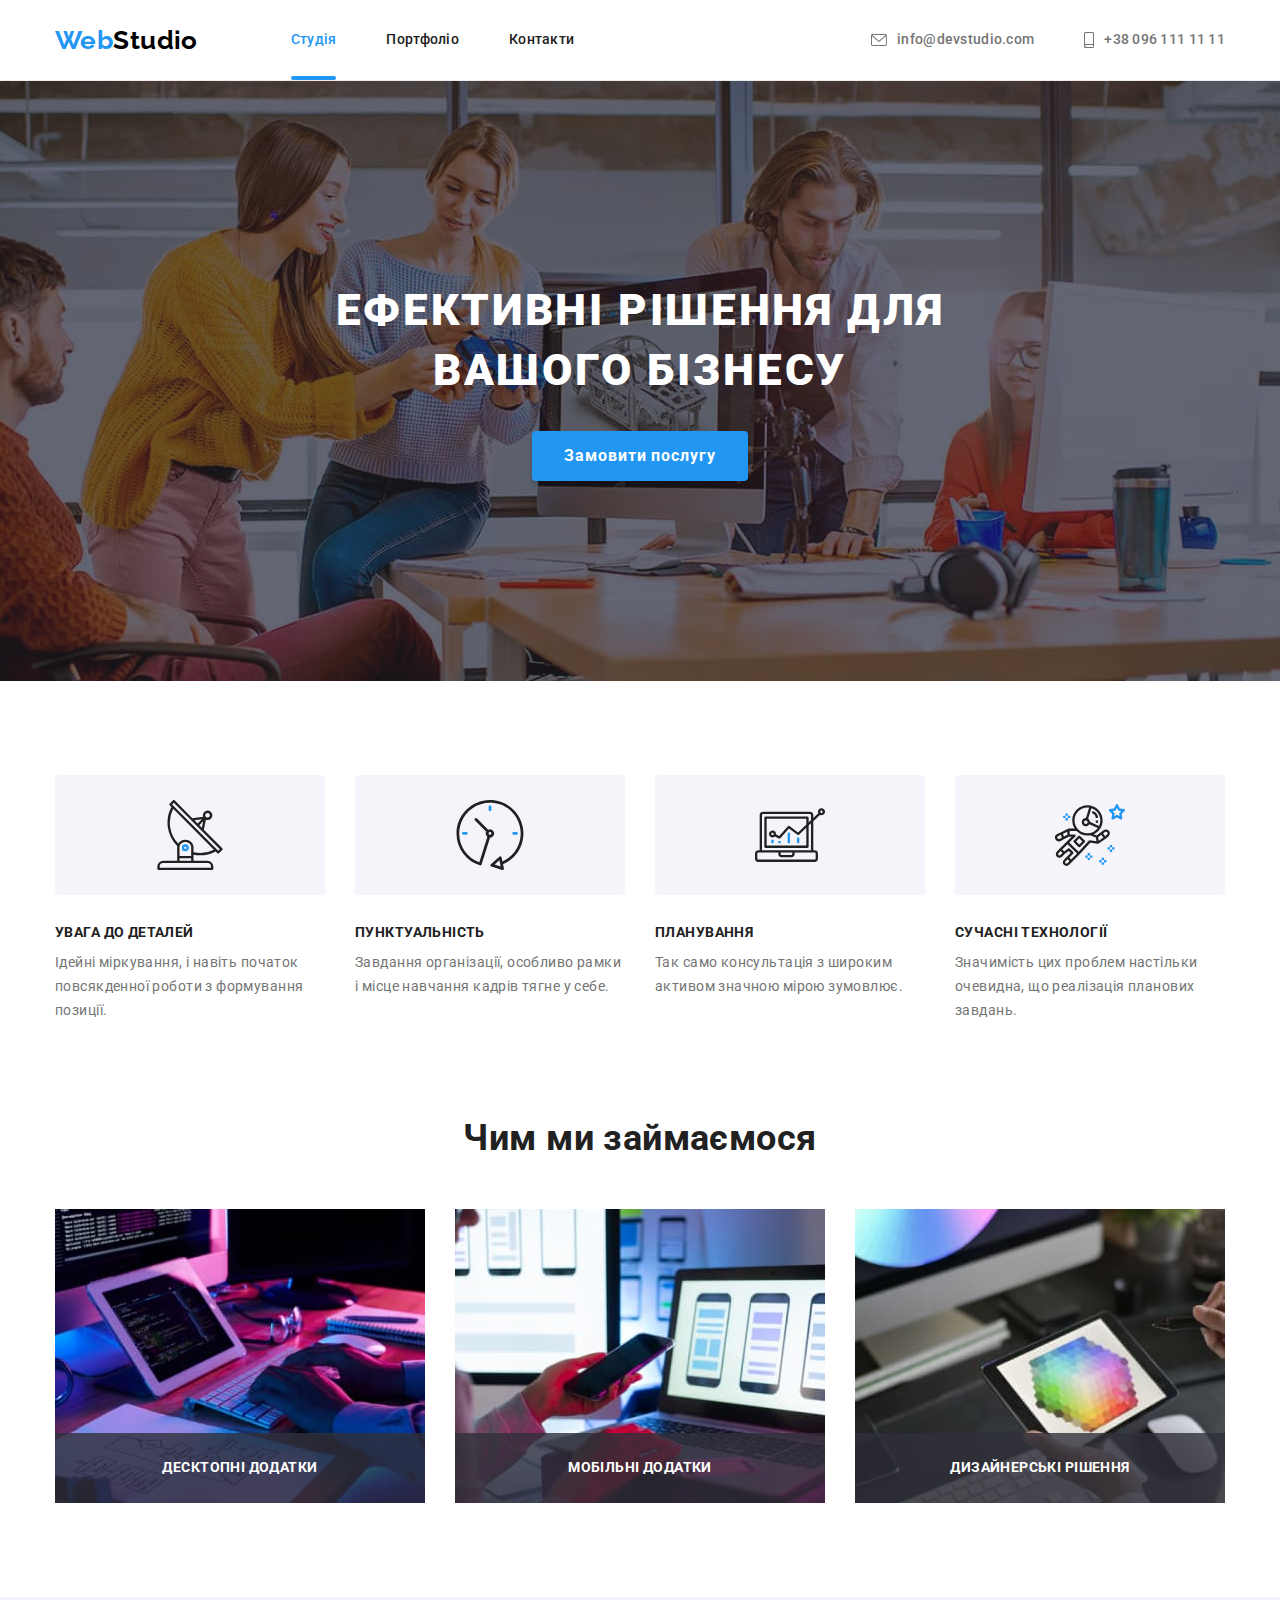
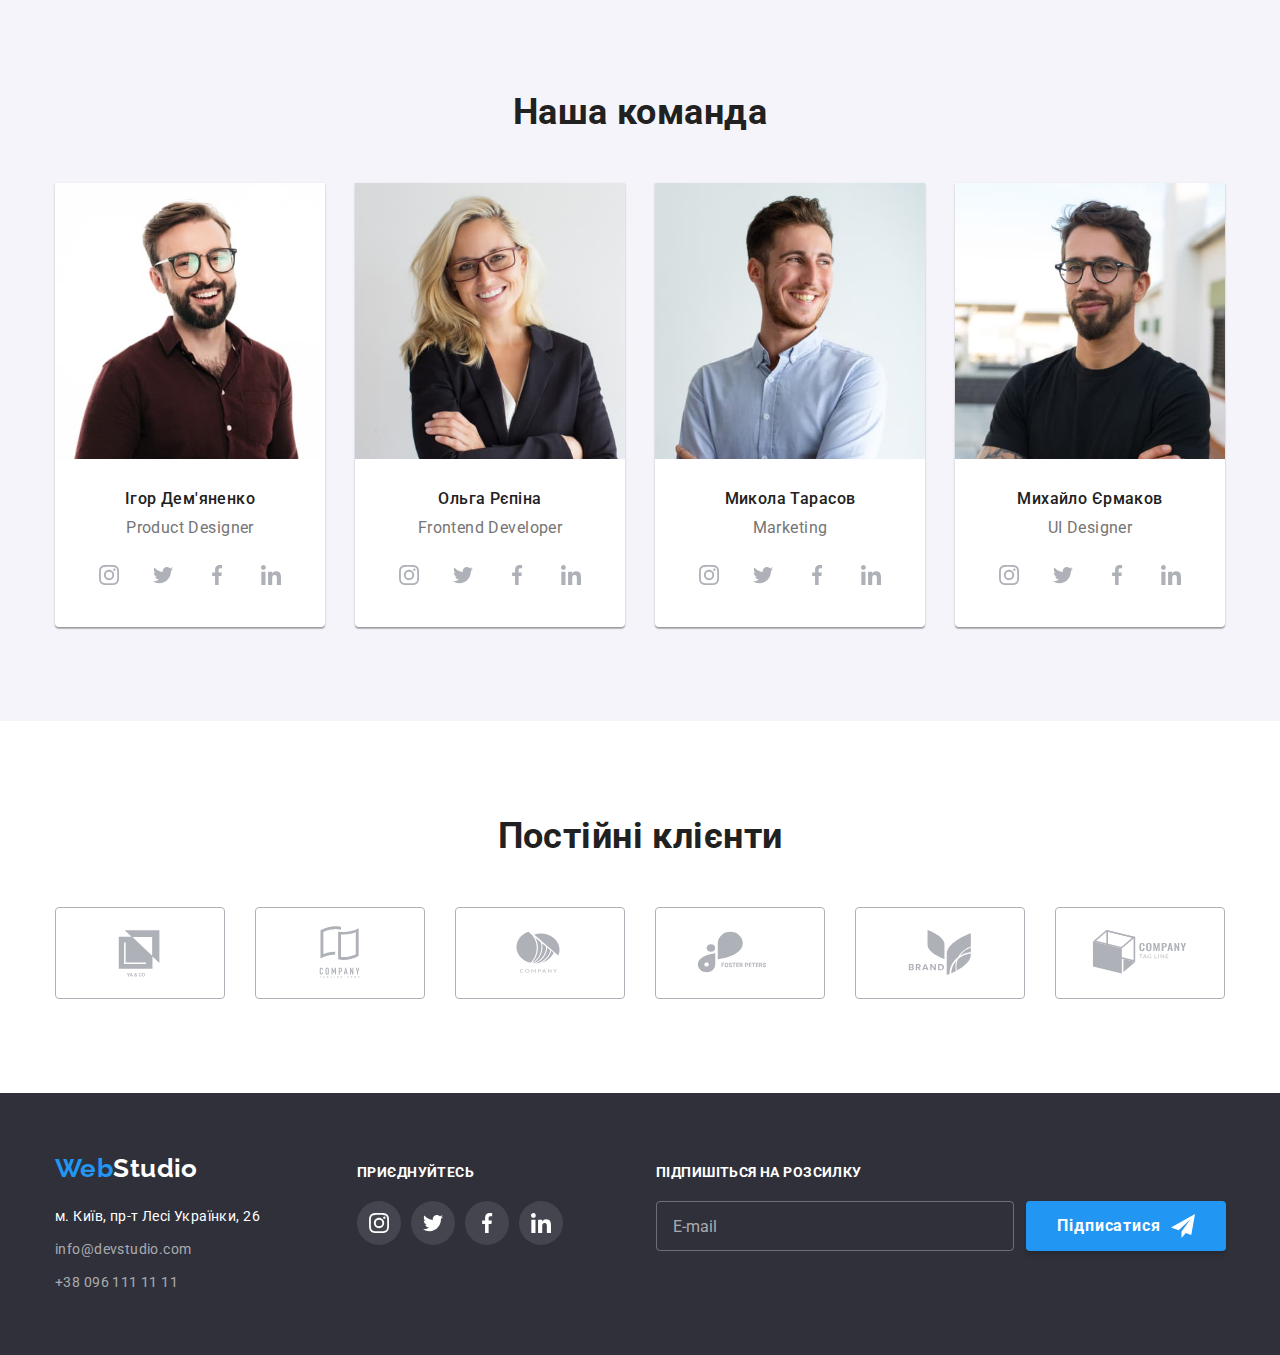
==== commit bdd967ea: "images fix" ====
--- a/index.html
+++ b/index.html
@@ -189,9 +189,9 @@
               <img
                 src="./images/index/team-1.jpg"
                 alt="продакт дизайнер"
-                class="block"
-                width="270"
-                height="260"
+                class="team__image block"
+                width="450"
+                height="460"
               />
               <div class="team__box">
                 <h3 class="team__name">Ігор Дем'яненко</h3>
@@ -232,9 +232,9 @@
               <img
                 src="./images/index/team-2.jpg"
                 alt="фронт-енд розробник"
-                class="block"
-                width="270"
-                height="260"
+                class="team__image block"
+                width="450"
+                height="460"
               />
               <div class="team__box">
                 <h3 class="team__name">Ольга Рєпіна</h3>
@@ -275,9 +275,9 @@
               <img
                 src="./images/index/team-3.jpg"
                 alt="маркетолог"
-                class="block"
-                width="270"
-                height="260"
+                class="team__image block"
+                width="450"
+                height="460"
               />
               <div class="team__box">
                 <h3 class="team__name">Микола Тарасов</h3>
@@ -318,9 +318,9 @@
               <img
                 src="./images/index/team-4.jpg"
                 alt="дизайнер"
-                class="block"
-                width="270"
-                height="260"
+                class="team__image block"
+                width="450"
+                height="460"
               />
               <div class="team__box">
                 <h3 class="team__name">Михайло Єрмаков</h3>
--- a/css/main.min.css
+++ b/css/main.min.css
@@ -1 +1 @@
-@-webkit-keyframes fadeIn{0%{-webkit-transform:scale(2);transform:scale(2);opacity:0}100%{-webkit-transform:scale(1);transform:scale(1);opacity:1}}@keyframes fadeIn{0%{-webkit-transform:scale(2);transform:scale(2);opacity:0}100%{-webkit-transform:scale(1);transform:scale(1);opacity:1}}@-webkit-keyframes fadeOut{0%{opacity:1}100%{opacity:0}}@keyframes fadeOut{0%{opacity:1}100%{opacity:0}}@-webkit-keyframes jumpOut{0%{-webkit-transform:translate(-50%, -50%) scale(1, 1);transform:translate(-50%, -50%) scale(1, 1)}20%{-webkit-transform:translate(-50%, -35%) scale(1.25, 0.8);transform:translate(-50%, -35%) scale(1.25, 0.8)}100%{-webkit-transform:translate(-50%, -200%) scale(0.5, 2);transform:translate(-50%, -200%) scale(0.5, 2)}}@keyframes jumpOut{0%{-webkit-transform:translate(-50%, -50%) scale(1, 1);transform:translate(-50%, -50%) scale(1, 1)}20%{-webkit-transform:translate(-50%, -35%) scale(1.25, 0.8);transform:translate(-50%, -35%) scale(1.25, 0.8)}100%{-webkit-transform:translate(-50%, -200%) scale(0.5, 2);transform:translate(-50%, -200%) scale(0.5, 2)}}body{background-color:#fff;color:#212121;font-family:"Roboto",sans-serif;font-size:14px;line-height:1.71;letter-spacing:.03em}body::-webkit-scrollbar{display:none}*{outline:1px solid coral}h1,h2,h3,ul,p{margin:0}.list{list-style:none;padding:0}.link{text-decoration:none}.section{padding:60px 0}@media screen and (min-width: 1200px){.section{padding:94px 0}}.container{margin:0 auto;padding:0 15px}@media screen and (min-width: 480px){.container{width:480px}}@media screen and (min-width: 768px){.container{width:768px}}@media screen and (min-width: 1200px){.container{width:1200px}}.block{display:block}.icon-box{display:-webkit-box;display:-ms-flexbox;display:flex;-webkit-box-pack:center;-ms-flex-pack:center;justify-content:center;-webkit-box-align:center;-ms-flex-align:center;align-items:center}.visually-hidden{position:absolute;white-space:nowrap;width:1px;height:1px;overflow:hidden;border:0;padding:0;clip:rect(0 0 0 0);-webkit-clip-path:inset(50%);clip-path:inset(50%);margin:-1px}.feedback__button,.subscribe__button,.hero__button{width:200px;padding:10px 15px;background-color:#2196f3;color:#fff;border:none;border-radius:4px;-webkit-box-shadow:0px 4px 4px rgba(0,0,0,.1490196078);box-shadow:0px 4px 4px rgba(0,0,0,.1490196078);cursor:pointer;font-family:inherit;font-weight:700;font-size:16px;line-height:1.88;text-align:center;letter-spacing:.06em;-webkit-transition:background-color 250ms cubic-bezier(0.4, 0, 0.2, 1);transition:background-color 250ms cubic-bezier(0.4, 0, 0.2, 1)}.feedback__button:hover,.subscribe__button:hover,.hero__button:hover,.feedback__button:focus,.subscribe__button:focus,.hero__button:focus{background-color:#188ce8}.header{border-bottom:1px solid #ececec}.header__container{position:relative;display:-webkit-box;display:-ms-flexbox;display:flex;-webkit-box-align:center;-ms-flex-align:center;align-items:center;min-height:60px}@media screen and (min-width: 768px){.header{min-height:80px}}.header__button{position:absolute;top:10px;right:15px;z-index:2;width:40px;height:40px;padding:0;background-color:rgba(0,0,0,0);color:#212121;border:none;cursor:pointer}@media screen and (min-width: 768px){.header__button{display:none}}.header__button:hover,.header__button:focus{color:#2196f3}.header__icon{position:absolute;top:0;left:0;fill:currentColor;-webkit-transition:opacity 250ms cubic-bezier(0.4, 0, 0.2, 1);transition:opacity 250ms cubic-bezier(0.4, 0, 0.2, 1)}.header__icon[aria-expanded=false]{opacity:1}.header__icon[aria-expanded=false]+.header__icon{opacity:0}.header__icon[aria-expanded=true]{opacity:0}.header__icon[aria-expanded=true]+.header__icon{opacity:1}@media screen and (max-width: 767px){.header__burger{display:none;position:absolute;top:0;left:0;z-index:1;-webkit-box-orient:vertical;-webkit-box-direction:normal;-ms-flex-direction:column;flex-direction:column;width:100%;height:796px;padding:48px 0 48px 40px;background-color:#fff;-webkit-box-shadow:0px 4px 8px rgba(0,0,0,.0392156863),0px 2px 4px rgba(0,0,0,.0784313725),0px 1px 3px rgba(0,0,0,.1607843137);box-shadow:0px 4px 8px rgba(0,0,0,.0392156863),0px 2px 4px rgba(0,0,0,.0784313725),0px 1px 3px rgba(0,0,0,.1607843137)}.header__burger.is-open{display:-webkit-box;display:-ms-flexbox;display:flex}}@media screen and (min-width: 768px){.header__burger{display:-webkit-box;display:-ms-flexbox;display:flex;-webkit-box-orient:horizontal;-webkit-box-direction:normal;-ms-flex-direction:row;flex-direction:row;-webkit-box-align:center;-ms-flex-align:center;align-items:center;-webkit-box-flex:1;-ms-flex-positive:1;flex-grow:1}}.logo{color:#000;font-family:"Raleway",sans-serif;font-weight:700;font-size:24px;line-height:1.17}@media screen and (min-width: 1200px){.logo{font-size:26px;line-height:1.19}}.logo--accent{color:#2196f3}@media screen and (min-width: 768px){.nav{display:-webkit-box;display:-ms-flexbox;display:flex;-webkit-box-align:center;-ms-flex-align:center;align-items:center}}.nav__logo{margin-right:93px}@media screen and (min-width: 768px){.nav__list{display:-webkit-box;display:-ms-flexbox;display:flex;height:100%}}@media screen and (max-width: 767px){.nav__item:not(:last-child){margin-bottom:32px}}@media screen and (min-width: 768px){.nav__item{display:-webkit-box;display:-ms-flexbox;display:flex}.nav__item:not(:last-child){margin-right:50px}}.nav__link{position:relative;color:inherit;font-weight:500;font-size:40px;line-height:1.17;letter-spacing:.02em;-webkit-transition:color 250ms cubic-bezier(0.4, 0, 0.2, 1);transition:color 250ms cubic-bezier(0.4, 0, 0.2, 1)}@media screen and (min-width: 768px){.nav__link{padding:32px 0;font-size:14px;line-height:1.14}}.nav__link:hover,.nav__link:focus{color:#2196f3}.nav__link--current{color:#2196f3}@media screen and (min-width: 768px){.nav__link--current::after{content:"";position:absolute;bottom:0;display:block;width:100%;height:4px;background-color:#2196f3;border-radius:2px}}.contacts-header{display:-webkit-box;display:-ms-flexbox;display:flex}@media screen and (max-width: 767px){.contacts-header{-webkit-box-orient:vertical;-webkit-box-direction:reverse;-ms-flex-direction:column-reverse;flex-direction:column-reverse;margin-top:auto;margin-bottom:64px}}@media screen and (min-width: 768px)and (max-width: 1199px){.contacts-header{-webkit-box-orient:vertical;-webkit-box-direction:normal;-ms-flex-direction:column;flex-direction:column;-webkit-box-align:start;-ms-flex-align:start;align-items:flex-start;margin-left:auto}}@media screen and (min-width: 1200px){.contacts-header{margin-left:auto}}.contacts-header__icon{margin-right:10px;fill:currentColor}@media screen and (max-width: 767px){.contacts-header__icon{display:none}}@media screen and (max-width: 767px){.contacts-header__item:not(:last-child){margin-top:32px}}@media screen and (min-width: 768px)and (max-width: 1199px){.contacts-header__item:not(:last-child){margin-bottom:10px}}@media screen and (min-width: 1200px){.contacts-header__item:not(:last-child){margin-right:50px}}.contacts-header__link{display:-webkit-box;display:-ms-flexbox;display:flex;-webkit-box-align:center;-ms-flex-align:center;align-items:center;color:#757575;font-weight:500;font-size:24px;line-height:1.17;letter-spacing:.02em;-webkit-transition:color 250ms cubic-bezier(0.4, 0, 0.2, 1);transition:color 250ms cubic-bezier(0.4, 0, 0.2, 1)}@media screen and (min-width: 768px){.contacts-header__link{font-size:14px;line-height:1.14}.contacts-header__link:hover,.contacts-header__link:focus{color:#2196f3}}@media screen and (max-width: 767px){.contacts-header__link[href^=tel]{color:#2196f3;font-size:min(34px,10vw);white-space:nowrap}}.social-burger{display:-webkit-box;display:-ms-flexbox;display:flex;-ms-flex-wrap:wrap;flex-wrap:wrap;row-gap:10px}@media screen and (min-width: 768px){.social-burger{display:none}}.social-burger__link{display:-webkit-box;display:-ms-flexbox;display:flex;color:#2196f3;font-weight:500;font-size:18px;line-height:1.22;letter-spacing:.02em}.social-burger__item:not(:last-child){margin-right:10px;padding-right:10px;border-right:1px solid rgba(33,33,33,.2)}.hero{max-width:1600px;height:400px;margin:auto;padding:118px 0;background-color:#c4c4c4;background-image:-webkit-gradient(linear, left top, left bottom, from(rgba(47, 48, 58, 0.4)), to(rgba(47, 48, 58, 0.4))),url(../images/index/hero.jpg);background-image:linear-gradient(rgba(47, 48, 58, 0.4), rgba(47, 48, 58, 0.4)),url(../images/index/hero.jpg);background-repeat:no-repeat;background-position:center;background-size:cover}@media screen and (min-width: 1200px){.hero{height:600px;padding:200px 0}}.hero__container{display:-webkit-box;display:-ms-flexbox;display:flex;-webkit-box-orient:vertical;-webkit-box-direction:normal;-ms-flex-direction:column;flex-direction:column;-webkit-box-pack:center;-ms-flex-pack:center;justify-content:center;-webkit-box-align:center;-ms-flex-align:center;align-items:center}.hero__title{max-width:360px;margin-bottom:30px;color:#fff;font-weight:900;font-size:26px;line-height:1.62;text-align:center;letter-spacing:.06em;text-transform:uppercase}@media screen and (min-width: 1200px){.hero__title{max-width:696px;font-size:44px;line-height:1.36}}@media screen and (min-width: 1200px){.hero__button{width:216px}}@media screen and (min-width: 768px){.features__list{display:-webkit-box;display:-ms-flexbox;display:flex;-ms-flex-wrap:wrap;flex-wrap:wrap}}.features__icon-box{width:100%;height:120px;margin-bottom:30px;background-color:#f5f4fa;border-radius:4px}.features__title{margin-bottom:10px;font-weight:700;font-size:inherit;line-height:1.14;text-transform:uppercase}.features__text{color:#757575}@media screen and (max-width: 767px){.features__item{max-width:450px}.features__item:not(:last-child){margin-bottom:30px}}@media screen and (min-width: 768px)and (max-width: 1199px){.features__item{width:354px}.features__item:nth-child(2n+1){margin-right:30px}.features__item:not(:nth-last-child(-n+2)){margin-bottom:30px}}@media screen and (min-width: 1200px){.features__item{width:270px}.features__item:not(:last-child){margin-right:30px}}@media screen and (max-width: 1199px){.whatwedo{display:none}}.whatwedo__section{padding-bottom:94px}.whatwedo__title{margin-bottom:50px;font-weight:700;font-size:36px;line-height:1.17;text-align:center}.whatwedo__list{display:-webkit-box;display:-ms-flexbox;display:flex}.whatwedo__overlay{position:absolute;bottom:0;width:100%;min-height:70px;padding:27px 15px;background-color:rgba(47,48,58,.8)}.whatwedo__text{color:#fff;font-weight:700;font-size:14px;line-height:1.14;text-align:center;text-transform:uppercase}.whatwedo__item{position:relative}.whatwedo__item:not(:last-child){margin-right:30px}.team{background-color:#f5f4fa}.team__title{margin-bottom:30px;font-weight:700;font-size:28px;line-height:1.18;text-align:center}@media screen and (min-width: 1200px){.team__title{font-size:36px;line-height:1.17;margin-bottom:50px}}@media screen and (min-width: 768px){.team__list{display:-webkit-box;display:-ms-flexbox;display:flex;-ms-flex-wrap:wrap;flex-wrap:wrap}}.team__box{display:-webkit-box;display:-ms-flexbox;display:flex;-webkit-box-orient:vertical;-webkit-box-direction:normal;-ms-flex-direction:column;flex-direction:column;-webkit-box-align:center;-ms-flex-align:center;align-items:center;padding:30px 0;text-align:center}.team__name{margin-bottom:10px;font-weight:500;font-size:16px;line-height:1.19}.team__prof{margin-bottom:16px;color:#757575;font-size:16px;line-height:1.19}.team__item{background-color:#fff;-webkit-box-shadow:0px 1px 3px rgba(0,0,0,.1215686275),0px 1px 1px rgba(0,0,0,.1411764706),0px 2px 1px rgba(0,0,0,.2);box-shadow:0px 1px 3px rgba(0,0,0,.1215686275),0px 1px 1px rgba(0,0,0,.1411764706),0px 2px 1px rgba(0,0,0,.2);border-radius:0px 0px 4px 4px}@media screen and (max-width: 767px){.team__item{max-width:450px}.team__item:not(:last-child){margin-bottom:30px}}@media screen and (min-width: 768px)and (max-width: 1199px){.team__item{width:354px}.team__item:nth-child(2n+1){margin-right:30px}.team__item:not(:nth-last-child(-n+2)){margin-bottom:30px}}@media screen and (min-width: 1200px){.team__item{width:270px}.team__item:not(:last-child){margin-right:30px}}.social{display:-webkit-box;display:-ms-flexbox;display:flex}.social__icon{fill:currentColor}.social__item:not(:last-child){margin-right:10px}.social__icon-box{width:44px;height:44px;border-radius:50%;color:#afb1b8;-webkit-transition:background-color 250ms cubic-bezier(0.4, 0, 0.2, 1),color 250ms cubic-bezier(0.4, 0, 0.2, 1);transition:background-color 250ms cubic-bezier(0.4, 0, 0.2, 1),color 250ms cubic-bezier(0.4, 0, 0.2, 1)}.social__icon-box--dark{background-color:rgba(255,255,255,.1019607843);color:#fff}.social__icon-box:hover,.social__icon-box:focus{background-color:#2196f3;color:#fff}.clients__title{margin-bottom:30px;font-weight:700;font-size:28px;line-height:1.18;text-align:center}@media screen and (min-width: 1200px){.clients__title{font-size:36px;line-height:1.17;margin-bottom:50px}}.clients__list{display:-webkit-box;display:-ms-flexbox;display:flex;-webkit-box-pack:center;-ms-flex-pack:center;justify-content:center;-ms-flex-wrap:wrap;flex-wrap:wrap;row-gap:30px}@media screen and (max-width: 479px){.clients__list{-webkit-box-orient:vertical;-webkit-box-direction:normal;-ms-flex-direction:column;flex-direction:column;-webkit-box-align:center;-ms-flex-align:center;align-items:center}}.clients__icon{fill:currentColor}@media screen and (max-width: 479px){.clients__item{margin-right:0}}@media screen and (min-width: 480px)and (max-width: 767px){.clients__item:nth-child(2n+1){margin-right:30px}}@media screen and (min-width: 768px)and (max-width: 1199px){.clients__item:not(:nth-child(3n)){margin-right:30px}}@media screen and (min-width: 1200px){.clients__item:not(:last-child){margin-right:30px}}.clients__icon-box{width:210px;height:92px;color:#afb1b8;border:1px solid #afb1b8;border-radius:4px;-webkit-transition:color 250ms cubic-bezier(0.4, 0, 0.2, 1),border 250ms cubic-bezier(0.4, 0, 0.2, 1);transition:color 250ms cubic-bezier(0.4, 0, 0.2, 1),border 250ms cubic-bezier(0.4, 0, 0.2, 1)}@media screen and (min-width: 768px){.clients__icon-box{width:226px}}@media screen and (min-width: 1200px){.clients__icon-box{width:170px}}.clients__icon-box:hover,.clients__icon-box:focus{color:#2196f3;border:1px solid #2196f3}.filter{display:-webkit-box;display:-ms-flexbox;display:flex;-ms-flex-wrap:wrap;flex-wrap:wrap;row-gap:15px;margin-bottom:50px}@media screen and (min-width: 768px){.filter{-webkit-box-pack:center;-ms-flex-pack:center;justify-content:center}}.filter__item:not(:last-child){margin-right:8px}.filter__button{padding:6px 22px;background-color:#f5f4fa;color:inherit;border:none;border-radius:4px;cursor:pointer;font-family:inherit;font-weight:500;font-size:16px;line-height:1.62;text-align:center;letter-spacing:inherit;-webkit-transition:background-color 250ms cubic-bezier(0.4, 0, 0.2, 1),color 250ms cubic-bezier(0.4, 0, 0.2, 1),-webkit-box-shadow 250ms cubic-bezier(0.4, 0, 0.2, 1);transition:background-color 250ms cubic-bezier(0.4, 0, 0.2, 1),color 250ms cubic-bezier(0.4, 0, 0.2, 1),-webkit-box-shadow 250ms cubic-bezier(0.4, 0, 0.2, 1);transition:background-color 250ms cubic-bezier(0.4, 0, 0.2, 1),color 250ms cubic-bezier(0.4, 0, 0.2, 1),box-shadow 250ms cubic-bezier(0.4, 0, 0.2, 1);transition:background-color 250ms cubic-bezier(0.4, 0, 0.2, 1),color 250ms cubic-bezier(0.4, 0, 0.2, 1),box-shadow 250ms cubic-bezier(0.4, 0, 0.2, 1),-webkit-box-shadow 250ms cubic-bezier(0.4, 0, 0.2, 1)}.filter__button:hover,.filter__button:focus{background-color:#2196f3;color:#fff;-webkit-box-shadow:0px 3px 1px rgba(0,0,0,.1019607843),0px 1px 2px rgba(0,0,0,.0784313725),0px 2px 2px rgba(0,0,0,.1215686275);box-shadow:0px 3px 1px rgba(0,0,0,.1019607843),0px 1px 2px rgba(0,0,0,.0784313725),0px 2px 2px rgba(0,0,0,.1215686275)}@media screen and (min-width: 768px){.gallery__list{display:-webkit-box;display:-ms-flexbox;display:flex;-ms-flex-wrap:wrap;flex-wrap:wrap}}.gallery__thumb{position:relative;overflow:hidden}.gallery__overlay{position:absolute;top:0;left:0;display:-webkit-box;display:-ms-flexbox;display:flex;-webkit-box-align:center;-ms-flex-align:center;align-items:center;height:100%;padding:0 24px;background-color:rgba(33,150,243,.9019607843);-webkit-transform:translateY(100%);transform:translateY(100%);-webkit-transition:-webkit-transform 250ms cubic-bezier(0.4, 0, 0.2, 1);transition:-webkit-transform 250ms cubic-bezier(0.4, 0, 0.2, 1);transition:transform 250ms cubic-bezier(0.4, 0, 0.2, 1);transition:transform 250ms cubic-bezier(0.4, 0, 0.2, 1), -webkit-transform 250ms cubic-bezier(0.4, 0, 0.2, 1)}.gallery__overlay-text{color:#fff;font-size:18px;line-height:1.56}.gallery__descr{padding:20px 24px;border-right:1px solid #eee;border-bottom:1px solid #eee;border-left:1px solid #eee}.gallery__title{margin-bottom:4px;color:#212121;font-weight:700;font-size:18px;line-height:2;letter-spacing:.06em}.gallery__category{color:#757575;font-size:16px;line-height:1.88}@media screen and (max-width: 767px){.gallery__item{max-width:450px}.gallery__item:not(:last-child){margin-bottom:30px}}@media screen and (min-width: 768px)and (max-width: 1199px){.gallery__item{width:354px}.gallery__item:nth-child(2n+1){margin-right:30px}.gallery__item:not(:nth-last-child(-n+2)){margin-bottom:30px}}@media screen and (min-width: 1200px){.gallery__item{width:370px}.gallery__item:not(:nth-child(3n)){margin-right:30px}.gallery__item:not(:nth-last-child(-n+3)){margin-bottom:30px}}.gallery__link{display:block;-webkit-transition:-webkit-box-shadow 250ms cubic-bezier(0.4, 0, 0.2, 1);transition:-webkit-box-shadow 250ms cubic-bezier(0.4, 0, 0.2, 1);transition:box-shadow 250ms cubic-bezier(0.4, 0, 0.2, 1);transition:box-shadow 250ms cubic-bezier(0.4, 0, 0.2, 1), -webkit-box-shadow 250ms cubic-bezier(0.4, 0, 0.2, 1)}.gallery__link:hover,.gallery__link:focus{-webkit-box-shadow:0px 1px 1px rgba(0,0,0,.1215686275),0px 4px 4px rgba(0,0,0,.0588235294),1px 4px 6px rgba(0,0,0,.1607843137);box-shadow:0px 1px 1px rgba(0,0,0,.1215686275),0px 4px 4px rgba(0,0,0,.0588235294),1px 4px 6px rgba(0,0,0,.1607843137)}.gallery__link:hover .gallery__overlay,.gallery__link:focus .gallery__overlay{-webkit-transform:translateY(0%);transform:translateY(0%)}.footer{padding:60px 0;background-color:#2f303a}.footer__container{display:-webkit-box;display:-ms-flexbox;display:flex}@media screen and (max-width: 767px){.footer__container{-webkit-box-orient:vertical;-webkit-box-direction:normal;-ms-flex-direction:column;flex-direction:column;-webkit-box-align:center;-ms-flex-align:center;align-items:center;text-align:center}}@media screen and (min-width: 768px)and (max-width: 1199px){.footer__container{-ms-flex-pack:distribute;justify-content:space-around;-webkit-box-align:baseline;-ms-flex-align:baseline;align-items:baseline;-ms-flex-wrap:wrap;flex-wrap:wrap;row-gap:60px;text-align:center}}@media screen and (min-width: 1200px){.footer__container{-webkit-box-align:baseline;-ms-flex-align:baseline;align-items:baseline}}.footer__logo{color:#fff}.footer__title{color:#fff;font-weight:700;line-height:1.14;text-transform:uppercase;margin-bottom:20px}@media screen and (max-width: 767px){.footer__item:not(:last-child){margin-bottom:60px}.footer__item:last-child{width:100%}}@media screen and (min-width: 1200px){.footer__item:nth-child(1){margin-right:70px}.footer__item:nth-child(2){margin-right:93px}}.contacts-footer{width:232px;margin-top:20px;font-style:normal}.contacts-footer__gmaps-link{color:#fff}.contacts-footer__item{display:-webkit-box;display:-ms-flexbox;display:flex;-webkit-box-pack:center;-ms-flex-pack:center;justify-content:center}@media screen and (min-width: 1200px){.contacts-footer__item{-webkit-box-pack:start;-ms-flex-pack:start;justify-content:flex-start}}.contacts-footer__item:not(:last-child){margin-bottom:9px}.contacts-footer__link{color:rgba(255,255,255,.6);-webkit-transition:color 250ms cubic-bezier(0.4, 0, 0.2, 1);transition:color 250ms cubic-bezier(0.4, 0, 0.2, 1)}.contacts-footer__link:hover,.contacts-footer__link:focus{color:#fff}.subscribe{display:-webkit-box;display:-ms-flexbox;display:flex;-webkit-box-orient:vertical;-webkit-box-direction:normal;-ms-flex-direction:column;flex-direction:column;-webkit-box-align:center;-ms-flex-align:center;align-items:center}@media screen and (min-width: 1200px){.subscribe{-webkit-box-orient:horizontal;-webkit-box-direction:normal;-ms-flex-direction:row;flex-direction:row}}@media screen and (max-width: 767px){.subscribe__label{width:100%}}.subscribe__button{display:-webkit-box;display:-ms-flexbox;display:flex;-webkit-box-pack:center;-ms-flex-pack:center;justify-content:center;-webkit-box-align:center;-ms-flex-align:center;align-items:center}@media screen and (min-width: 1200px){.subscribe__button{margin-left:12px}}.subscribe__icon{margin-left:10px;fill:currentColor}.subscribe__field{display:block;width:100%;height:50px;margin-bottom:20px;padding:15px 16px;background-color:rgba(0,0,0,0);color:#fff;border:1px solid rgba(255,255,255,.3019607843);border-radius:4px;font-size:16px;line-height:1.25}@media screen and (min-width: 768px){.subscribe__field{width:450px}}@media screen and (min-width: 1200px){.subscribe__field{width:358px;margin-bottom:0}}.subscribe__field::-webkit-input-placeholder{color:rgba(255,255,255,.6)}.subscribe__field::-moz-placeholder{color:rgba(255,255,255,.6)}.subscribe__field:-ms-input-placeholder{color:rgba(255,255,255,.6)}.subscribe__field::-ms-input-placeholder{color:rgba(255,255,255,.6)}.subscribe__field::placeholder{color:rgba(255,255,255,.6)}.modal{position:absolute;top:50%;left:50%;min-width:calc(100vw - 30px);min-height:609px;padding:40px;background-color:#fff;-webkit-box-shadow:0px 1px 3px rgba(0,0,0,.1215686275),0px 1px 1px rgba(0,0,0,.1411764706),0px 2px 1px rgba(0,0,0,.2);box-shadow:0px 1px 3px rgba(0,0,0,.1215686275),0px 1px 1px rgba(0,0,0,.1411764706),0px 2px 1px rgba(0,0,0,.2);border-radius:4px;-webkit-transform:translate(-50%, -50%);transform:translate(-50%, -50%)}@media screen and (min-width: 480px){.modal{min-width:450px;width:450px}}@media screen and (min-width: 1200px){.modal{min-width:528px;min-height:581px}}.modal--close-anim{-webkit-animation:jumpOut 550ms cubic-bezier(1, -0.25, 0.75, 1);animation:jumpOut 550ms cubic-bezier(1, -0.25, 0.75, 1)}.modal__button{position:absolute;top:8px;right:8px;display:-webkit-box;display:-ms-flexbox;display:flex;-webkit-box-pack:center;-ms-flex-pack:center;justify-content:center;-webkit-box-align:center;-ms-flex-align:center;align-items:center;width:30px;height:30px;padding:0;cursor:pointer;background-color:rgba(0,0,0,0);border:1px solid rgba(0,0,0,.1019607843);border-radius:50%;-webkit-transition:fill 250ms cubic-bezier(0.4, 0, 0.2, 1);transition:fill 250ms cubic-bezier(0.4, 0, 0.2, 1)}.modal__button:hover,.modal__button:focus{fill:#2196f3}.modal__backdrop{position:fixed;top:0;left:0;width:100%;height:100%;z-index:1;background-color:rgba(0,0,0,.2);visibility:hidden;pointer-events:none}.modal__backdrop--visible{visibility:visible;pointer-events:auto;-webkit-animation:fadeIn 250ms cubic-bezier(0.4, 0, 0.2, 1);animation:fadeIn 250ms cubic-bezier(0.4, 0, 0.2, 1)}.modal__backdrop--close-anim{-webkit-animation:fadeOut 550ms cubic-bezier(1, -0.25, 0.75, 1);animation:fadeOut 550ms cubic-bezier(1, -0.25, 0.75, 1)}.feedback{display:-webkit-box;display:-ms-flexbox;display:flex;-webkit-box-orient:vertical;-webkit-box-direction:normal;-ms-flex-direction:column;flex-direction:column;-webkit-box-align:center;-ms-flex-align:center;align-items:center}.feedback__title{margin-bottom:12px;font-weight:700;font-size:20px;line-height:1.5;text-align:center}.feedback__field{margin-top:4px;padding:11px 12px 11px 42px;color:#212121;border:1px solid rgba(33,33,33,.2);border-radius:4px;outline:none;font-size:14px;letter-spacing:.03em;-webkit-transition:border-color 250ms cubic-bezier(0.4, 0, 0.2, 1);transition:border-color 250ms cubic-bezier(0.4, 0, 0.2, 1)}.feedback__icon{position:absolute;top:50%;left:12px;fill:#212121;-webkit-transition:fill 250ms cubic-bezier(0.4, 0, 0.2, 1);transition:fill 250ms cubic-bezier(0.4, 0, 0.2, 1)}.feedback__accept{position:relative;margin-bottom:30px;padding-left:24px;color:#757575;font-size:12px;line-height:1.17;-webkit-user-select:none;-moz-user-select:none;-ms-user-select:none;user-select:none}@media screen and (min-width: 1200px){.feedback__accept{font-size:14px;line-height:1.71}}.feedback__label{position:relative;display:-webkit-box;display:-ms-flexbox;display:flex;-webkit-box-orient:vertical;-webkit-box-direction:normal;-ms-flex-direction:column;flex-direction:column;width:100%;margin-bottom:10px;color:#757575;font-size:12px;line-height:1.17;letter-spacing:.01em}.feedback__label:nth-last-of-type(2){margin-bottom:20px}.feedback__label:focus-within .feedback__field{border-color:#2196f3}.feedback__label:focus-within .feedback__icon{fill:#2196f3}.feedback__label:focus-within .feedback__area{border-color:#2196f3}.feedback__area{margin-top:4px;padding:12px 16px;color:#212121;border:1px solid rgba(33,33,33,.2);border-radius:4px;outline:none;resize:none;font-size:14px;line-height:1.14;letter-spacing:.03em;-webkit-transition:border-color 250ms cubic-bezier(0.4, 0, 0.2, 1);transition:border-color 250ms cubic-bezier(0.4, 0, 0.2, 1)}.feedback__area::-webkit-input-placeholder{color:rgba(117,117,117,.5019607843);font-size:14px;line-height:1.14;letter-spacing:.03em}.feedback__area::-moz-placeholder{color:rgba(117,117,117,.5019607843);font-size:14px;line-height:1.14;letter-spacing:.03em}.feedback__area:-ms-input-placeholder{color:rgba(117,117,117,.5019607843);font-size:14px;line-height:1.14;letter-spacing:.03em}.feedback__area::-ms-input-placeholder{color:rgba(117,117,117,.5019607843);font-size:14px;line-height:1.14;letter-spacing:.03em}.feedback__area::placeholder{color:rgba(117,117,117,.5019607843);font-size:14px;line-height:1.14;letter-spacing:.03em}.feedback__checkbox{position:absolute;white-space:nowrap;width:1px;height:1px;overflow:hidden;border:0;padding:0;clip:rect(0 0 0 0);-webkit-clip-path:inset(50%);clip-path:inset(50%);margin:-1px}.feedback__checkbox:checked~.feedback__checkbox--off{opacity:0}.feedback__checkbox:checked~.feedback__checkbox--on{opacity:1}.feedback__checkbox--off{position:absolute;top:50%;left:0;opacity:1;pointer-events:none;-webkit-transform:translateY(-50%);transform:translateY(-50%);-webkit-transition:opacity 250ms cubic-bezier(0.4, 0, 0.2, 1);transition:opacity 250ms cubic-bezier(0.4, 0, 0.2, 1)}.feedback__checkbox--on{position:absolute;top:50%;left:0;opacity:0;pointer-events:none;-webkit-transform:translateY(-50%);transform:translateY(-50%);-webkit-transition:opacity 250ms cubic-bezier(0.4, 0, 0.2, 1);transition:opacity 250ms cubic-bezier(0.4, 0, 0.2, 1)}.feedback__link{position:relative;color:#2196f3;text-decoration:none}.feedback__link::after{content:"";position:absolute;left:0;bottom:1px;width:100%;height:1px;background-color:#2196f3;-webkit-transform:scaleX(1);transform:scaleX(1);-webkit-transition:-webkit-transform 250ms linear;transition:-webkit-transform 250ms linear;transition:transform 250ms linear;transition:transform 250ms linear, -webkit-transform 250ms linear;-webkit-transform-origin:right;transform-origin:right}.feedback__link:hover::after,.feedback__link:focus::after{-webkit-transform:scaleX(0);transform:scaleX(0);-webkit-transform-origin:left;transform-origin:left}/*# sourceMappingURL=main.min.css.map */+@-webkit-keyframes fadeIn{0%{-webkit-transform:scale(2);transform:scale(2);opacity:0}100%{-webkit-transform:scale(1);transform:scale(1);opacity:1}}@keyframes fadeIn{0%{-webkit-transform:scale(2);transform:scale(2);opacity:0}100%{-webkit-transform:scale(1);transform:scale(1);opacity:1}}@-webkit-keyframes fadeOut{0%{opacity:1}100%{opacity:0}}@keyframes fadeOut{0%{opacity:1}100%{opacity:0}}@-webkit-keyframes jumpOut{0%{-webkit-transform:translate(-50%, -50%) scale(1, 1);transform:translate(-50%, -50%) scale(1, 1)}20%{-webkit-transform:translate(-50%, -35%) scale(1.25, 0.8);transform:translate(-50%, -35%) scale(1.25, 0.8)}100%{-webkit-transform:translate(-50%, -200%) scale(0.5, 2);transform:translate(-50%, -200%) scale(0.5, 2)}}@keyframes jumpOut{0%{-webkit-transform:translate(-50%, -50%) scale(1, 1);transform:translate(-50%, -50%) scale(1, 1)}20%{-webkit-transform:translate(-50%, -35%) scale(1.25, 0.8);transform:translate(-50%, -35%) scale(1.25, 0.8)}100%{-webkit-transform:translate(-50%, -200%) scale(0.5, 2);transform:translate(-50%, -200%) scale(0.5, 2)}}body{background-color:#fff;color:#212121;font-family:"Roboto",sans-serif;font-size:14px;line-height:1.71;letter-spacing:.03em}body::-webkit-scrollbar{display:none}h1,h2,h3,ul,p{margin:0}.list{list-style:none;padding:0}.link{text-decoration:none}.section{padding:60px 0}@media screen and (min-width: 1200px){.section{padding:94px 0}}.container{margin:0 auto;padding:0 15px}@media screen and (min-width: 480px){.container{width:480px}}@media screen and (min-width: 768px){.container{width:768px}}@media screen and (min-width: 1200px){.container{width:1200px}}.block{display:block}.icon-box{display:-webkit-box;display:-ms-flexbox;display:flex;-webkit-box-pack:center;-ms-flex-pack:center;justify-content:center;-webkit-box-align:center;-ms-flex-align:center;align-items:center}.visually-hidden{position:absolute;white-space:nowrap;width:1px;height:1px;overflow:hidden;border:0;padding:0;clip:rect(0 0 0 0);-webkit-clip-path:inset(50%);clip-path:inset(50%);margin:-1px}.feedback__button,.subscribe__button,.hero__button{width:200px;padding:10px 15px;background-color:#2196f3;color:#fff;border:none;border-radius:4px;-webkit-box-shadow:0px 4px 4px rgba(0,0,0,.1490196078);box-shadow:0px 4px 4px rgba(0,0,0,.1490196078);cursor:pointer;font-family:inherit;font-weight:700;font-size:16px;line-height:1.88;text-align:center;letter-spacing:.06em;-webkit-transition:background-color 250ms cubic-bezier(0.4, 0, 0.2, 1);transition:background-color 250ms cubic-bezier(0.4, 0, 0.2, 1)}.feedback__button:hover,.subscribe__button:hover,.hero__button:hover,.feedback__button:focus,.subscribe__button:focus,.hero__button:focus{background-color:#188ce8}.header{border-bottom:1px solid #ececec}.header__container{position:relative;display:-webkit-box;display:-ms-flexbox;display:flex;-webkit-box-align:center;-ms-flex-align:center;align-items:center;min-height:60px}@media screen and (min-width: 768px){.header{min-height:80px}}.header__button{position:absolute;top:10px;right:15px;z-index:2;width:40px;height:40px;padding:0;background-color:rgba(0,0,0,0);color:#212121;border:none;cursor:pointer}@media screen and (min-width: 768px){.header__button{display:none}}.header__button:hover,.header__button:focus{color:#2196f3}.header__icon{position:absolute;top:0;left:0;fill:currentColor;-webkit-transition:opacity 250ms cubic-bezier(0.4, 0, 0.2, 1);transition:opacity 250ms cubic-bezier(0.4, 0, 0.2, 1)}.header__icon[aria-expanded=false]{opacity:1}.header__icon[aria-expanded=false]+.header__icon{opacity:0}.header__icon[aria-expanded=true]{opacity:0}.header__icon[aria-expanded=true]+.header__icon{opacity:1}@media screen and (max-width: 767px){.header__burger{display:none;position:absolute;top:0;left:0;z-index:1;-webkit-box-orient:vertical;-webkit-box-direction:normal;-ms-flex-direction:column;flex-direction:column;width:100%;height:90vh;padding:48px 0 48px 40px;background-color:#fff;-webkit-box-shadow:0px 4px 8px rgba(0,0,0,.0392156863),0px 2px 4px rgba(0,0,0,.0784313725),0px 1px 3px rgba(0,0,0,.1607843137);box-shadow:0px 4px 8px rgba(0,0,0,.0392156863),0px 2px 4px rgba(0,0,0,.0784313725),0px 1px 3px rgba(0,0,0,.1607843137)}.header__burger.is-open{display:-webkit-box;display:-ms-flexbox;display:flex}}@media screen and (min-width: 768px){.header__burger{display:-webkit-box;display:-ms-flexbox;display:flex;-webkit-box-orient:horizontal;-webkit-box-direction:normal;-ms-flex-direction:row;flex-direction:row;-webkit-box-align:center;-ms-flex-align:center;align-items:center;-webkit-box-flex:1;-ms-flex-positive:1;flex-grow:1}}.logo{color:#000;font-family:"Raleway",sans-serif;font-weight:700;font-size:24px;line-height:1.17}@media screen and (min-width: 1200px){.logo{font-size:26px;line-height:1.19}}.logo--accent{color:#2196f3}@media screen and (min-width: 768px){.nav{display:-webkit-box;display:-ms-flexbox;display:flex;-webkit-box-align:center;-ms-flex-align:center;align-items:center}}.nav__logo{margin-right:93px}@media screen and (min-width: 768px){.nav__list{display:-webkit-box;display:-ms-flexbox;display:flex;height:100%}}@media screen and (max-width: 767px){.nav__item:not(:last-child){margin-bottom:32px}}@media screen and (min-width: 768px){.nav__item{display:-webkit-box;display:-ms-flexbox;display:flex}.nav__item:not(:last-child){margin-right:50px}}.nav__link{position:relative;color:inherit;font-weight:500;font-size:40px;line-height:1.17;letter-spacing:.02em;-webkit-transition:color 250ms cubic-bezier(0.4, 0, 0.2, 1);transition:color 250ms cubic-bezier(0.4, 0, 0.2, 1)}@media screen and (min-width: 768px){.nav__link{padding:32px 0;font-size:14px;line-height:1.14}}.nav__link:hover,.nav__link:focus{color:#2196f3}.nav__link--current{color:#2196f3}@media screen and (min-width: 768px){.nav__link--current::after{content:"";position:absolute;bottom:0;display:block;width:100%;height:4px;background-color:#2196f3;border-radius:2px}}.contacts-header{display:-webkit-box;display:-ms-flexbox;display:flex}@media screen and (max-width: 767px){.contacts-header{-webkit-box-orient:vertical;-webkit-box-direction:reverse;-ms-flex-direction:column-reverse;flex-direction:column-reverse;margin-top:auto;margin-bottom:64px}}@media screen and (min-width: 768px)and (max-width: 1199px){.contacts-header{-webkit-box-orient:vertical;-webkit-box-direction:normal;-ms-flex-direction:column;flex-direction:column;-webkit-box-align:start;-ms-flex-align:start;align-items:flex-start;margin-left:auto}}@media screen and (min-width: 1200px){.contacts-header{margin-left:auto}}.contacts-header__icon{margin-right:10px;fill:currentColor}@media screen and (max-width: 767px){.contacts-header__icon{display:none}}@media screen and (max-width: 767px){.contacts-header__item:not(:last-child){margin-top:32px}}@media screen and (min-width: 768px)and (max-width: 1199px){.contacts-header__item:not(:last-child){margin-bottom:10px}}@media screen and (min-width: 1200px){.contacts-header__item:not(:last-child){margin-right:50px}}.contacts-header__link{display:-webkit-box;display:-ms-flexbox;display:flex;-webkit-box-align:center;-ms-flex-align:center;align-items:center;color:#757575;font-weight:500;font-size:24px;line-height:1.17;letter-spacing:.02em;-webkit-transition:color 250ms cubic-bezier(0.4, 0, 0.2, 1);transition:color 250ms cubic-bezier(0.4, 0, 0.2, 1)}@media screen and (min-width: 768px){.contacts-header__link{font-size:14px;line-height:1.14}.contacts-header__link:hover,.contacts-header__link:focus{color:#2196f3}}@media screen and (max-width: 767px){.contacts-header__link[href^=tel]{color:#2196f3;font-size:min(34px,10vw);white-space:nowrap}}.social-burger{display:-webkit-box;display:-ms-flexbox;display:flex;-ms-flex-wrap:wrap;flex-wrap:wrap;row-gap:10px}@media screen and (min-width: 768px){.social-burger{display:none}}.social-burger__link{display:-webkit-box;display:-ms-flexbox;display:flex;color:#2196f3;font-weight:500;font-size:18px;line-height:1.22;letter-spacing:.02em}.social-burger__item:not(:last-child){margin-right:10px;padding-right:10px;border-right:1px solid rgba(33,33,33,.2)}.hero{max-width:1600px;height:400px;margin:auto;padding:118px 0;background-color:#c4c4c4;background-image:-webkit-gradient(linear, left top, left bottom, from(rgba(47, 48, 58, 0.4)), to(rgba(47, 48, 58, 0.4))),url(../images/index/hero.jpg);background-image:linear-gradient(rgba(47, 48, 58, 0.4), rgba(47, 48, 58, 0.4)),url(../images/index/hero.jpg);background-repeat:no-repeat;background-position:center;background-size:cover}@media screen and (min-width: 1200px){.hero{height:600px;padding:200px 0}}.hero__container{display:-webkit-box;display:-ms-flexbox;display:flex;-webkit-box-orient:vertical;-webkit-box-direction:normal;-ms-flex-direction:column;flex-direction:column;-webkit-box-pack:center;-ms-flex-pack:center;justify-content:center;-webkit-box-align:center;-ms-flex-align:center;align-items:center}.hero__title{max-width:360px;margin-bottom:30px;color:#fff;font-weight:900;font-size:26px;line-height:1.62;text-align:center;letter-spacing:.06em;text-transform:uppercase}@media screen and (min-width: 1200px){.hero__title{max-width:696px;font-size:44px;line-height:1.36}}@media screen and (min-width: 1200px){.hero__button{width:216px}}@media screen and (min-width: 768px){.features__list{display:-webkit-box;display:-ms-flexbox;display:flex;-ms-flex-wrap:wrap;flex-wrap:wrap}}.features__icon-box{width:100%;height:120px;margin-bottom:30px;background-color:#f5f4fa;border-radius:4px}.features__title{margin-bottom:10px;font-weight:700;font-size:inherit;line-height:1.14;text-transform:uppercase}.features__text{color:#757575}@media screen and (max-width: 767px){.features__item{max-width:450px}.features__item:not(:last-child){margin-bottom:30px}}@media screen and (min-width: 768px)and (max-width: 1199px){.features__item{width:354px}.features__item:nth-child(2n+1){margin-right:30px}.features__item:not(:nth-last-child(-n+2)){margin-bottom:30px}}@media screen and (min-width: 1200px){.features__item{width:270px}.features__item:not(:last-child){margin-right:30px}}@media screen and (max-width: 1199px){.whatwedo{display:none}}.whatwedo__section{padding-bottom:94px}.whatwedo__title{margin-bottom:50px;font-weight:700;font-size:36px;line-height:1.17;text-align:center}.whatwedo__list{display:-webkit-box;display:-ms-flexbox;display:flex}.whatwedo__overlay{position:absolute;bottom:0;width:100%;min-height:70px;padding:27px 15px;background-color:rgba(47,48,58,.8)}.whatwedo__text{color:#fff;font-weight:700;font-size:14px;line-height:1.14;text-align:center;text-transform:uppercase}.whatwedo__item{position:relative}.whatwedo__item:not(:last-child){margin-right:30px}.team{background-color:#f5f4fa}.team__title{margin-bottom:30px;font-weight:700;font-size:28px;line-height:1.18;text-align:center}@media screen and (min-width: 1200px){.team__title{font-size:36px;line-height:1.17;margin-bottom:50px}}@media screen and (min-width: 768px){.team__list{display:-webkit-box;display:-ms-flexbox;display:flex;-ms-flex-wrap:wrap;flex-wrap:wrap}}.team__image{max-width:100%;height:auto}.team__box{display:-webkit-box;display:-ms-flexbox;display:flex;-webkit-box-orient:vertical;-webkit-box-direction:normal;-ms-flex-direction:column;flex-direction:column;-webkit-box-align:center;-ms-flex-align:center;align-items:center;padding:30px 0;text-align:center}.team__name{margin-bottom:10px;font-weight:500;font-size:16px;line-height:1.19}.team__prof{margin-bottom:16px;color:#757575;font-size:16px;line-height:1.19}.team__item{background-color:#fff;-webkit-box-shadow:0px 1px 3px rgba(0,0,0,.1215686275),0px 1px 1px rgba(0,0,0,.1411764706),0px 2px 1px rgba(0,0,0,.2);box-shadow:0px 1px 3px rgba(0,0,0,.1215686275),0px 1px 1px rgba(0,0,0,.1411764706),0px 2px 1px rgba(0,0,0,.2);border-radius:0px 0px 4px 4px}@media screen and (max-width: 767px){.team__item{max-width:450px}.team__item:not(:last-child){margin-bottom:30px}}@media screen and (min-width: 768px)and (max-width: 1199px){.team__item{width:354px}.team__item:nth-child(2n+1){margin-right:30px}.team__item:not(:nth-last-child(-n+2)){margin-bottom:30px}}@media screen and (min-width: 1200px){.team__item{width:270px}.team__item:not(:last-child){margin-right:30px}}.social{display:-webkit-box;display:-ms-flexbox;display:flex}.social__icon{fill:currentColor}.social__item:not(:last-child){margin-right:10px}.social__icon-box{width:44px;height:44px;border-radius:50%;color:#afb1b8;-webkit-transition:background-color 250ms cubic-bezier(0.4, 0, 0.2, 1),color 250ms cubic-bezier(0.4, 0, 0.2, 1);transition:background-color 250ms cubic-bezier(0.4, 0, 0.2, 1),color 250ms cubic-bezier(0.4, 0, 0.2, 1)}.social__icon-box--dark{background-color:rgba(255,255,255,.1019607843);color:#fff}.social__icon-box:hover,.social__icon-box:focus{background-color:#2196f3;color:#fff}.clients__title{margin-bottom:30px;font-weight:700;font-size:28px;line-height:1.18;text-align:center}@media screen and (min-width: 1200px){.clients__title{font-size:36px;line-height:1.17;margin-bottom:50px}}.clients__list{display:-webkit-box;display:-ms-flexbox;display:flex;-webkit-box-pack:center;-ms-flex-pack:center;justify-content:center;-ms-flex-wrap:wrap;flex-wrap:wrap;row-gap:30px}@media screen and (max-width: 479px){.clients__list{-webkit-box-orient:vertical;-webkit-box-direction:normal;-ms-flex-direction:column;flex-direction:column;-webkit-box-align:center;-ms-flex-align:center;align-items:center}}.clients__icon{fill:currentColor}@media screen and (max-width: 479px){.clients__item{margin-right:0}}@media screen and (min-width: 480px)and (max-width: 767px){.clients__item:nth-child(2n+1){margin-right:30px}}@media screen and (min-width: 768px)and (max-width: 1199px){.clients__item:not(:nth-child(3n)){margin-right:30px}}@media screen and (min-width: 1200px){.clients__item:not(:last-child){margin-right:30px}}.clients__icon-box{width:210px;height:92px;color:#afb1b8;border:1px solid #afb1b8;border-radius:4px;-webkit-transition:color 250ms cubic-bezier(0.4, 0, 0.2, 1),border 250ms cubic-bezier(0.4, 0, 0.2, 1);transition:color 250ms cubic-bezier(0.4, 0, 0.2, 1),border 250ms cubic-bezier(0.4, 0, 0.2, 1)}@media screen and (min-width: 768px){.clients__icon-box{width:226px}}@media screen and (min-width: 1200px){.clients__icon-box{width:170px}}.clients__icon-box:hover,.clients__icon-box:focus{color:#2196f3;border:1px solid #2196f3}.filter{display:-webkit-box;display:-ms-flexbox;display:flex;-ms-flex-wrap:wrap;flex-wrap:wrap;row-gap:15px;margin-bottom:50px}@media screen and (min-width: 768px){.filter{-webkit-box-pack:center;-ms-flex-pack:center;justify-content:center}}.filter__item:not(:last-child){margin-right:8px}.filter__button{padding:6px 22px;background-color:#f5f4fa;color:inherit;border:none;border-radius:4px;cursor:pointer;font-family:inherit;font-weight:500;font-size:16px;line-height:1.62;text-align:center;letter-spacing:inherit;-webkit-transition:background-color 250ms cubic-bezier(0.4, 0, 0.2, 1),color 250ms cubic-bezier(0.4, 0, 0.2, 1),-webkit-box-shadow 250ms cubic-bezier(0.4, 0, 0.2, 1);transition:background-color 250ms cubic-bezier(0.4, 0, 0.2, 1),color 250ms cubic-bezier(0.4, 0, 0.2, 1),-webkit-box-shadow 250ms cubic-bezier(0.4, 0, 0.2, 1);transition:background-color 250ms cubic-bezier(0.4, 0, 0.2, 1),color 250ms cubic-bezier(0.4, 0, 0.2, 1),box-shadow 250ms cubic-bezier(0.4, 0, 0.2, 1);transition:background-color 250ms cubic-bezier(0.4, 0, 0.2, 1),color 250ms cubic-bezier(0.4, 0, 0.2, 1),box-shadow 250ms cubic-bezier(0.4, 0, 0.2, 1),-webkit-box-shadow 250ms cubic-bezier(0.4, 0, 0.2, 1)}.filter__button:hover,.filter__button:focus{background-color:#2196f3;color:#fff;-webkit-box-shadow:0px 3px 1px rgba(0,0,0,.1019607843),0px 1px 2px rgba(0,0,0,.0784313725),0px 2px 2px rgba(0,0,0,.1215686275);box-shadow:0px 3px 1px rgba(0,0,0,.1019607843),0px 1px 2px rgba(0,0,0,.0784313725),0px 2px 2px rgba(0,0,0,.1215686275)}@media screen and (min-width: 768px){.gallery__list{display:-webkit-box;display:-ms-flexbox;display:flex;-ms-flex-wrap:wrap;flex-wrap:wrap}}.gallery__thumb{position:relative;overflow:hidden}.gallery__image{max-width:100%;height:auto}.gallery__overlay{position:absolute;top:0;left:0;display:-webkit-box;display:-ms-flexbox;display:flex;-webkit-box-align:center;-ms-flex-align:center;align-items:center;height:100%;padding:0 24px;background-color:rgba(33,150,243,.9019607843);-webkit-transform:translateY(150%);transform:translateY(150%);-webkit-transition:-webkit-transform 250ms cubic-bezier(0.4, 0, 0.2, 1);transition:-webkit-transform 250ms cubic-bezier(0.4, 0, 0.2, 1);transition:transform 250ms cubic-bezier(0.4, 0, 0.2, 1);transition:transform 250ms cubic-bezier(0.4, 0, 0.2, 1), -webkit-transform 250ms cubic-bezier(0.4, 0, 0.2, 1)}.gallery__overlay-text{color:#fff;font-size:18px;line-height:1.56}.gallery__descr{padding:20px 24px;border-right:1px solid #eee;border-bottom:1px solid #eee;border-left:1px solid #eee}.gallery__title{margin-bottom:4px;color:#212121;font-weight:700;font-size:18px;line-height:2;letter-spacing:.06em}.gallery__category{color:#757575;font-size:16px;line-height:1.88}@media screen and (max-width: 767px){.gallery__item{max-width:450px}.gallery__item:not(:last-child){margin-bottom:30px}}@media screen and (min-width: 768px)and (max-width: 1199px){.gallery__item{width:354px}.gallery__item:nth-child(2n+1){margin-right:30px}.gallery__item:not(:nth-last-child(-n+2)){margin-bottom:30px}}@media screen and (min-width: 1200px){.gallery__item{width:370px}.gallery__item:not(:nth-child(3n)){margin-right:30px}.gallery__item:not(:nth-last-child(-n+3)){margin-bottom:30px}}.gallery__link{display:block;-webkit-transition:-webkit-box-shadow 250ms cubic-bezier(0.4, 0, 0.2, 1);transition:-webkit-box-shadow 250ms cubic-bezier(0.4, 0, 0.2, 1);transition:box-shadow 250ms cubic-bezier(0.4, 0, 0.2, 1);transition:box-shadow 250ms cubic-bezier(0.4, 0, 0.2, 1), -webkit-box-shadow 250ms cubic-bezier(0.4, 0, 0.2, 1)}.gallery__link:hover,.gallery__link:focus{-webkit-box-shadow:0px 1px 1px rgba(0,0,0,.1215686275),0px 4px 4px rgba(0,0,0,.0588235294),1px 4px 6px rgba(0,0,0,.1607843137);box-shadow:0px 1px 1px rgba(0,0,0,.1215686275),0px 4px 4px rgba(0,0,0,.0588235294),1px 4px 6px rgba(0,0,0,.1607843137)}.gallery__link:hover .gallery__overlay,.gallery__link:focus .gallery__overlay{-webkit-transform:translateY(0%);transform:translateY(0%)}.footer{padding:60px 0;background-color:#2f303a}.footer__container{display:-webkit-box;display:-ms-flexbox;display:flex}@media screen and (max-width: 767px){.footer__container{-webkit-box-orient:vertical;-webkit-box-direction:normal;-ms-flex-direction:column;flex-direction:column;-webkit-box-align:center;-ms-flex-align:center;align-items:center;text-align:center}}@media screen and (min-width: 768px)and (max-width: 1199px){.footer__container{-ms-flex-pack:distribute;justify-content:space-around;-webkit-box-align:baseline;-ms-flex-align:baseline;align-items:baseline;-ms-flex-wrap:wrap;flex-wrap:wrap;row-gap:60px;text-align:center}}@media screen and (min-width: 1200px){.footer__container{-webkit-box-align:baseline;-ms-flex-align:baseline;align-items:baseline}}.footer__logo{color:#fff}.footer__title{color:#fff;font-weight:700;line-height:1.14;text-transform:uppercase;margin-bottom:20px}@media screen and (max-width: 767px){.footer__item:not(:last-child){margin-bottom:60px}.footer__item:last-child{width:100%}}@media screen and (min-width: 1200px){.footer__item:nth-child(1){margin-right:70px}.footer__item:nth-child(2){margin-right:93px}}.contacts-footer{width:232px;margin-top:20px;font-style:normal}.contacts-footer__gmaps-link{color:#fff}.contacts-footer__item{display:-webkit-box;display:-ms-flexbox;display:flex;-webkit-box-pack:center;-ms-flex-pack:center;justify-content:center}@media screen and (min-width: 1200px){.contacts-footer__item{-webkit-box-pack:start;-ms-flex-pack:start;justify-content:flex-start}}.contacts-footer__item:not(:last-child){margin-bottom:9px}.contacts-footer__link{color:rgba(255,255,255,.6);-webkit-transition:color 250ms cubic-bezier(0.4, 0, 0.2, 1);transition:color 250ms cubic-bezier(0.4, 0, 0.2, 1)}.contacts-footer__link:hover,.contacts-footer__link:focus{color:#fff}.subscribe{display:-webkit-box;display:-ms-flexbox;display:flex;-webkit-box-orient:vertical;-webkit-box-direction:normal;-ms-flex-direction:column;flex-direction:column;-webkit-box-align:center;-ms-flex-align:center;align-items:center}@media screen and (min-width: 1200px){.subscribe{-webkit-box-orient:horizontal;-webkit-box-direction:normal;-ms-flex-direction:row;flex-direction:row}}@media screen and (max-width: 767px){.subscribe__label{width:100%}}.subscribe__button{display:-webkit-box;display:-ms-flexbox;display:flex;-webkit-box-pack:center;-ms-flex-pack:center;justify-content:center;-webkit-box-align:center;-ms-flex-align:center;align-items:center}@media screen and (min-width: 1200px){.subscribe__button{margin-left:12px}}.subscribe__icon{margin-left:10px;fill:currentColor}.subscribe__field{display:block;width:100%;height:50px;margin-bottom:20px;padding:15px 16px;background-color:rgba(0,0,0,0);color:#fff;border:1px solid rgba(255,255,255,.3019607843);border-radius:4px;font-size:16px;line-height:1.25}@media screen and (min-width: 768px){.subscribe__field{width:450px}}@media screen and (min-width: 1200px){.subscribe__field{width:358px;margin-bottom:0}}.subscribe__field::-webkit-input-placeholder{color:rgba(255,255,255,.6)}.subscribe__field::-moz-placeholder{color:rgba(255,255,255,.6)}.subscribe__field:-ms-input-placeholder{color:rgba(255,255,255,.6)}.subscribe__field::-ms-input-placeholder{color:rgba(255,255,255,.6)}.subscribe__field::placeholder{color:rgba(255,255,255,.6)}.modal{position:absolute;top:50%;left:50%;padding:40px;background-color:#fff;-webkit-box-shadow:0px 1px 3px rgba(0,0,0,.1215686275),0px 1px 1px rgba(0,0,0,.1411764706),0px 2px 1px rgba(0,0,0,.2);box-shadow:0px 1px 3px rgba(0,0,0,.1215686275),0px 1px 1px rgba(0,0,0,.1411764706),0px 2px 1px rgba(0,0,0,.2);border-radius:4px;-webkit-transform:translate(-50%, -50%);transform:translate(-50%, -50%)}@media screen and (max-width: 479px){.modal{width:calc(100vw - 30px);padding:20px}}@media screen and (min-width: 480px){.modal{min-width:450px;min-height:609px;width:450px}}@media screen and (min-width: 1200px){.modal{min-width:528px;min-height:581px}}.modal--close-anim{-webkit-animation:jumpOut 550ms cubic-bezier(1, -0.25, 0.75, 1);animation:jumpOut 550ms cubic-bezier(1, -0.25, 0.75, 1)}.modal__button{position:absolute;top:8px;right:8px;display:-webkit-box;display:-ms-flexbox;display:flex;-webkit-box-pack:center;-ms-flex-pack:center;justify-content:center;-webkit-box-align:center;-ms-flex-align:center;align-items:center;width:30px;height:30px;padding:0;cursor:pointer;background-color:rgba(0,0,0,0);border:1px solid rgba(0,0,0,.1019607843);border-radius:50%;-webkit-transition:fill 250ms cubic-bezier(0.4, 0, 0.2, 1);transition:fill 250ms cubic-bezier(0.4, 0, 0.2, 1)}.modal__button:hover,.modal__button:focus{fill:#2196f3}.modal__backdrop{position:fixed;top:0;left:0;width:100%;height:100%;z-index:3;background-color:rgba(0,0,0,.2);visibility:hidden;pointer-events:none}.modal__backdrop--visible{visibility:visible;pointer-events:auto;-webkit-animation:fadeIn 250ms cubic-bezier(0.4, 0, 0.2, 1);animation:fadeIn 250ms cubic-bezier(0.4, 0, 0.2, 1)}.modal__backdrop--close-anim{-webkit-animation:fadeOut 550ms cubic-bezier(1, -0.25, 0.75, 1);animation:fadeOut 550ms cubic-bezier(1, -0.25, 0.75, 1)}.feedback{display:-webkit-box;display:-ms-flexbox;display:flex;-webkit-box-orient:vertical;-webkit-box-direction:normal;-ms-flex-direction:column;flex-direction:column;-webkit-box-align:center;-ms-flex-align:center;align-items:center}.feedback__title{margin-bottom:12px;font-weight:700;font-size:20px;line-height:1.5;text-align:center}.feedback__field{margin-top:4px;padding:11px 12px 11px 42px;color:#212121;border:1px solid rgba(33,33,33,.2);border-radius:4px;outline:none;font-size:14px;letter-spacing:.03em;-webkit-transition:border-color 250ms cubic-bezier(0.4, 0, 0.2, 1);transition:border-color 250ms cubic-bezier(0.4, 0, 0.2, 1)}.feedback__icon{position:absolute;top:50%;left:12px;fill:#212121;-webkit-transition:fill 250ms cubic-bezier(0.4, 0, 0.2, 1);transition:fill 250ms cubic-bezier(0.4, 0, 0.2, 1)}.feedback__accept{position:relative;margin-bottom:30px;padding-left:24px;color:#757575;font-size:12px;line-height:1.17;-webkit-user-select:none;-moz-user-select:none;-ms-user-select:none;user-select:none}@media screen and (min-width: 1200px){.feedback__accept{font-size:14px;line-height:1.71}}.feedback__label{position:relative;display:-webkit-box;display:-ms-flexbox;display:flex;-webkit-box-orient:vertical;-webkit-box-direction:normal;-ms-flex-direction:column;flex-direction:column;width:100%;margin-bottom:10px;color:#757575;font-size:12px;line-height:1.17;letter-spacing:.01em}.feedback__label:nth-last-of-type(2){margin-bottom:20px}.feedback__label:focus-within .feedback__field{border-color:#2196f3}.feedback__label:focus-within .feedback__icon{fill:#2196f3}.feedback__label:focus-within .feedback__area{border-color:#2196f3}.feedback__area{margin-top:4px;padding:12px 16px;color:#212121;border:1px solid rgba(33,33,33,.2);border-radius:4px;outline:none;resize:none;font-size:14px;line-height:1.14;letter-spacing:.03em;-webkit-transition:border-color 250ms cubic-bezier(0.4, 0, 0.2, 1);transition:border-color 250ms cubic-bezier(0.4, 0, 0.2, 1)}.feedback__area::-webkit-input-placeholder{color:rgba(117,117,117,.5019607843);font-size:14px;line-height:1.14;letter-spacing:.03em}.feedback__area::-moz-placeholder{color:rgba(117,117,117,.5019607843);font-size:14px;line-height:1.14;letter-spacing:.03em}.feedback__area:-ms-input-placeholder{color:rgba(117,117,117,.5019607843);font-size:14px;line-height:1.14;letter-spacing:.03em}.feedback__area::-ms-input-placeholder{color:rgba(117,117,117,.5019607843);font-size:14px;line-height:1.14;letter-spacing:.03em}.feedback__area::placeholder{color:rgba(117,117,117,.5019607843);font-size:14px;line-height:1.14;letter-spacing:.03em}.feedback__checkbox{position:absolute;white-space:nowrap;width:1px;height:1px;overflow:hidden;border:0;padding:0;clip:rect(0 0 0 0);-webkit-clip-path:inset(50%);clip-path:inset(50%);margin:-1px}.feedback__checkbox:checked~.feedback__checkbox--off{opacity:0}.feedback__checkbox:checked~.feedback__checkbox--on{opacity:1}.feedback__checkbox--off{position:absolute;top:50%;left:0;opacity:1;pointer-events:none;-webkit-transform:translateY(-50%);transform:translateY(-50%);-webkit-transition:opacity 250ms cubic-bezier(0.4, 0, 0.2, 1);transition:opacity 250ms cubic-bezier(0.4, 0, 0.2, 1)}.feedback__checkbox--on{position:absolute;top:50%;left:0;opacity:0;pointer-events:none;-webkit-transform:translateY(-50%);transform:translateY(-50%);-webkit-transition:opacity 250ms cubic-bezier(0.4, 0, 0.2, 1);transition:opacity 250ms cubic-bezier(0.4, 0, 0.2, 1)}.feedback__link{position:relative;color:#2196f3;text-decoration:none}.feedback__link::after{content:"";position:absolute;left:0;bottom:1px;width:100%;height:1px;background-color:#2196f3;-webkit-transform:scaleX(1);transform:scaleX(1);-webkit-transition:-webkit-transform 250ms linear;transition:-webkit-transform 250ms linear;transition:transform 250ms linear;transition:transform 250ms linear, -webkit-transform 250ms linear;-webkit-transform-origin:right;transform-origin:right}.feedback__link:hover::after,.feedback__link:focus::after{-webkit-transform:scaleX(0);transform:scaleX(0);-webkit-transform-origin:left;transform-origin:left}/*# sourceMappingURL=main.min.css.map */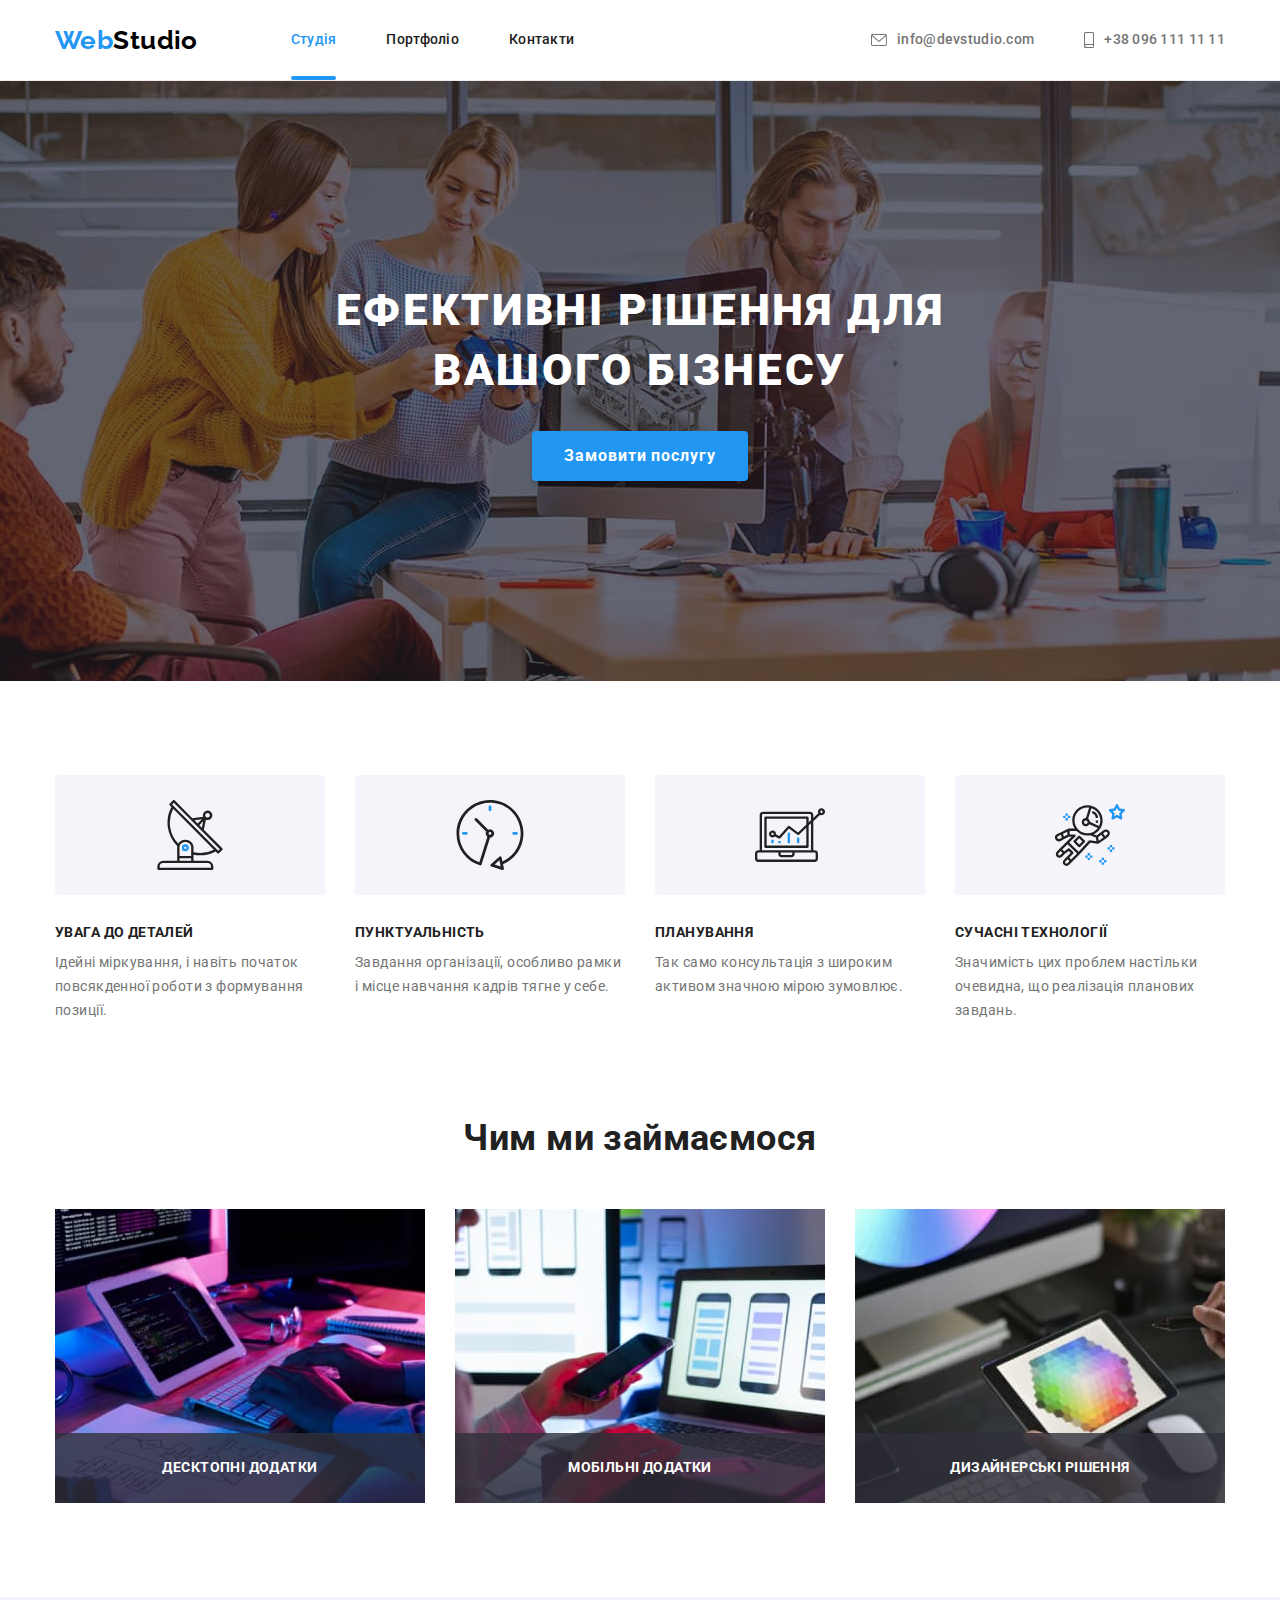
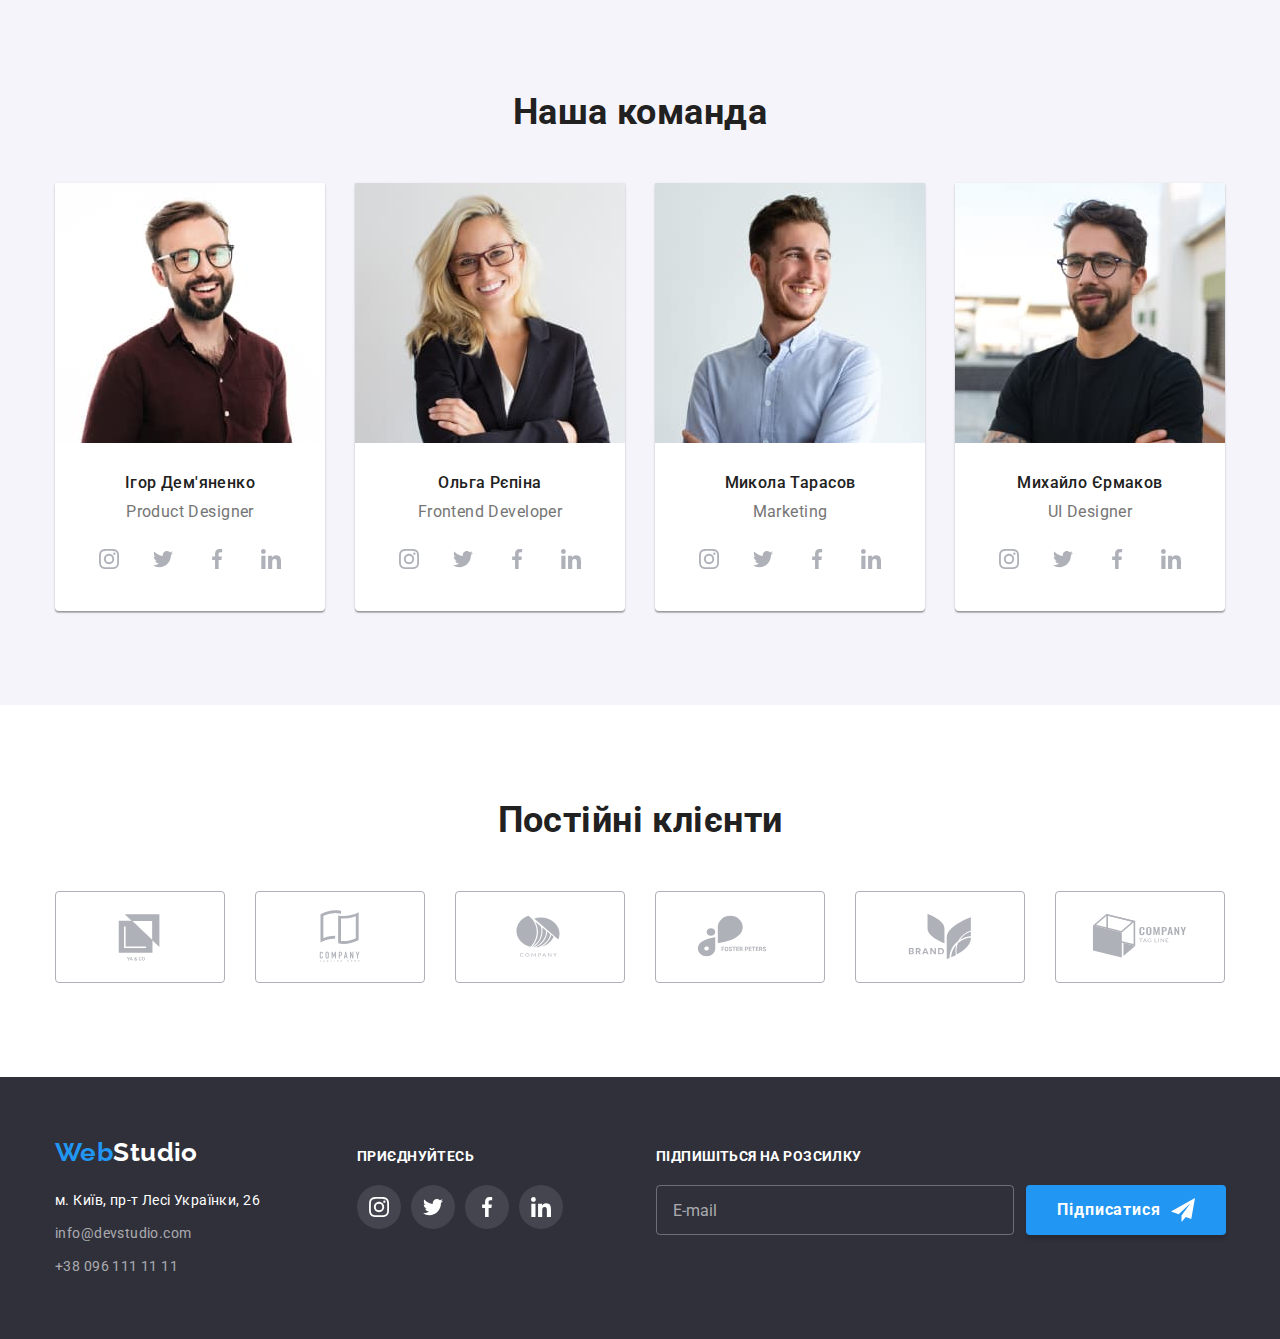
==== commit 70d16ce3: "responsive images" ====
--- a/index.html
+++ b/index.html
@@ -144,6 +144,7 @@
           <ul class="whatwedo__list list">
             <li class="whatwedo__item">
               <img
+                srcset="./images/index/what-we-do-1.jpg 1x, ./images/index/what-we-do-1@2x.jpg 2x"
                 src="./images/index/what-we-do-1.jpg"
                 alt="програмер працює за робочим столом"
                 class="block"
@@ -156,6 +157,7 @@
             </li>
             <li class="whatwedo__item">
               <img
+                srcset="./images/index/what-we-do-2.jpg 1x, ./images/index/what-we-do-2@2x.jpg 2x"
                 src="./images/index/what-we-do-2.jpg"
                 alt="дизайнер розробляє мобільний додаток"
                 class="block"
@@ -168,6 +170,7 @@
             </li>
             <li class="whatwedo__item">
               <img
+                srcset="./images/index/what-we-do-3.jpg 1x, ./images/index/what-we-do-3@2x.jpg 2x"
                 src="./images/index/what-we-do-3.jpg"
                 alt="дизайнер працює з кольором"
                 class="block"
@@ -187,11 +190,18 @@
           <ul class="team__list list">
             <li class="team__item">
               <img
-                src="./images/index/team-1.jpg"
+                srcset="
+                  ./images/index/team-1-270.jpg 270w,
+                  ./images/index/team-1-354.jpg 354w,
+                  ./images/index/team-1-450.jpg 450w,
+                  ./images/index/team-1-540.jpg 540w,
+                  ./images/index/team-1-708.jpg 708w,
+                  ./images/index/team-1-900.jpg 900w
+                "
+                src="./images/index/team-1-270.jpg"
                 alt="продакт дизайнер"
                 class="team__image block"
-                width="450"
-                height="460"
+                sizes="(min-width: 1200px) 270px, (min-width: 768px) 354px, 450px"
               />
               <div class="team__box">
                 <h3 class="team__name">Ігор Дем'яненко</h3>
@@ -230,11 +240,18 @@
             </li>
             <li class="team__item">
               <img
-                src="./images/index/team-2.jpg"
+                srcset="
+                  ./images/index/team-2-270.jpg 270w,
+                  ./images/index/team-2-354.jpg 354w,
+                  ./images/index/team-2-450.jpg 450w,
+                  ./images/index/team-2-540.jpg 540w,
+                  ./images/index/team-2-708.jpg 708w,
+                  ./images/index/team-2-900.jpg 900w
+                "
+                src="./images/index/team-2-team-1-270.jpg"
                 alt="фронт-енд розробник"
                 class="team__image block"
-                width="450"
-                height="460"
+                sizes="(min-width: 1200px) 270px, (min-width: 768px) 354px, 450px"
               />
               <div class="team__box">
                 <h3 class="team__name">Ольга Рєпіна</h3>
@@ -273,11 +290,18 @@
             </li>
             <li class="team__item">
               <img
-                src="./images/index/team-3.jpg"
+                srcset="
+                  ./images/index/team-3-270.jpg 270w,
+                  ./images/index/team-3-354.jpg 354w,
+                  ./images/index/team-3-450.jpg 450w,
+                  ./images/index/team-3-540.jpg 540w,
+                  ./images/index/team-3-708.jpg 708w,
+                  ./images/index/team-3-900.jpg 900w
+                "
+                src="./images/index/team-3-team-1-270.jpg"
                 alt="маркетолог"
                 class="team__image block"
-                width="450"
-                height="460"
+                sizes="(min-width: 1200px) 270px, (min-width: 768px) 354px, 450px"
               />
               <div class="team__box">
                 <h3 class="team__name">Микола Тарасов</h3>
@@ -316,11 +340,18 @@
             </li>
             <li class="team__item">
               <img
-                src="./images/index/team-4.jpg"
+                srcset="
+                  ./images/index/team-4-270.jpg 270w,
+                  ./images/index/team-4-354.jpg 354w,
+                  ./images/index/team-4-450.jpg 450w,
+                  ./images/index/team-4-540.jpg 540w,
+                  ./images/index/team-4-708.jpg 708w,
+                  ./images/index/team-4-900.jpg 900w
+                "
+                src="./images/index/team-4-team-1-270.jpg"
                 alt="дизайнер"
                 class="team__image block"
-                width="450"
-                height="460"
+                sizes="(min-width: 1200px) 270px, (min-width: 768px) 354px, 450px"
               />
               <div class="team__box">
                 <h3 class="team__name">Михайло Єрмаков</h3>
@@ -535,7 +566,7 @@
               <use href="./images/sprite.svg#checked"></use>
             </svg>
             Погоджуюся з розсилкою та приймаю
-            <a href="" class="feedback__link">Умови&nbsp;договору</a>
+            <a href="" class="feedback__link link">Умови&nbsp;договору</a>
           </label>
           <button type="submit" class="feedback__button">Відправити</button>
         </form>
--- a/css/main.min.css
+++ b/css/main.min.css
@@ -1 +1 @@
-@-webkit-keyframes fadeIn{0%{-webkit-transform:scale(2);transform:scale(2);opacity:0}100%{-webkit-transform:scale(1);transform:scale(1);opacity:1}}@keyframes fadeIn{0%{-webkit-transform:scale(2);transform:scale(2);opacity:0}100%{-webkit-transform:scale(1);transform:scale(1);opacity:1}}@-webkit-keyframes fadeOut{0%{opacity:1}100%{opacity:0}}@keyframes fadeOut{0%{opacity:1}100%{opacity:0}}@-webkit-keyframes jumpOut{0%{-webkit-transform:translate(-50%, -50%) scale(1, 1);transform:translate(-50%, -50%) scale(1, 1)}20%{-webkit-transform:translate(-50%, -35%) scale(1.25, 0.8);transform:translate(-50%, -35%) scale(1.25, 0.8)}100%{-webkit-transform:translate(-50%, -200%) scale(0.5, 2);transform:translate(-50%, -200%) scale(0.5, 2)}}@keyframes jumpOut{0%{-webkit-transform:translate(-50%, -50%) scale(1, 1);transform:translate(-50%, -50%) scale(1, 1)}20%{-webkit-transform:translate(-50%, -35%) scale(1.25, 0.8);transform:translate(-50%, -35%) scale(1.25, 0.8)}100%{-webkit-transform:translate(-50%, -200%) scale(0.5, 2);transform:translate(-50%, -200%) scale(0.5, 2)}}body{background-color:#fff;color:#212121;font-family:"Roboto",sans-serif;font-size:14px;line-height:1.71;letter-spacing:.03em}body::-webkit-scrollbar{display:none}h1,h2,h3,ul,p{margin:0}.list{list-style:none;padding:0}.link{text-decoration:none}.section{padding:60px 0}@media screen and (min-width: 1200px){.section{padding:94px 0}}.container{margin:0 auto;padding:0 15px}@media screen and (min-width: 480px){.container{width:480px}}@media screen and (min-width: 768px){.container{width:768px}}@media screen and (min-width: 1200px){.container{width:1200px}}.block{display:block}.icon-box{display:-webkit-box;display:-ms-flexbox;display:flex;-webkit-box-pack:center;-ms-flex-pack:center;justify-content:center;-webkit-box-align:center;-ms-flex-align:center;align-items:center}.visually-hidden{position:absolute;white-space:nowrap;width:1px;height:1px;overflow:hidden;border:0;padding:0;clip:rect(0 0 0 0);-webkit-clip-path:inset(50%);clip-path:inset(50%);margin:-1px}.feedback__button,.subscribe__button,.hero__button{width:200px;padding:10px 15px;background-color:#2196f3;color:#fff;border:none;border-radius:4px;-webkit-box-shadow:0px 4px 4px rgba(0,0,0,.1490196078);box-shadow:0px 4px 4px rgba(0,0,0,.1490196078);cursor:pointer;font-family:inherit;font-weight:700;font-size:16px;line-height:1.88;text-align:center;letter-spacing:.06em;-webkit-transition:background-color 250ms cubic-bezier(0.4, 0, 0.2, 1);transition:background-color 250ms cubic-bezier(0.4, 0, 0.2, 1)}.feedback__button:hover,.subscribe__button:hover,.hero__button:hover,.feedback__button:focus,.subscribe__button:focus,.hero__button:focus{background-color:#188ce8}.header{border-bottom:1px solid #ececec}.header__container{position:relative;display:-webkit-box;display:-ms-flexbox;display:flex;-webkit-box-align:center;-ms-flex-align:center;align-items:center;min-height:60px}@media screen and (min-width: 768px){.header{min-height:80px}}.header__button{position:absolute;top:10px;right:15px;z-index:2;width:40px;height:40px;padding:0;background-color:rgba(0,0,0,0);color:#212121;border:none;cursor:pointer}@media screen and (min-width: 768px){.header__button{display:none}}.header__button:hover,.header__button:focus{color:#2196f3}.header__icon{position:absolute;top:0;left:0;fill:currentColor;-webkit-transition:opacity 250ms cubic-bezier(0.4, 0, 0.2, 1);transition:opacity 250ms cubic-bezier(0.4, 0, 0.2, 1)}.header__icon[aria-expanded=false]{opacity:1}.header__icon[aria-expanded=false]+.header__icon{opacity:0}.header__icon[aria-expanded=true]{opacity:0}.header__icon[aria-expanded=true]+.header__icon{opacity:1}@media screen and (max-width: 767px){.header__burger{display:none;position:absolute;top:0;left:0;z-index:1;-webkit-box-orient:vertical;-webkit-box-direction:normal;-ms-flex-direction:column;flex-direction:column;width:100%;height:90vh;padding:48px 0 48px 40px;background-color:#fff;-webkit-box-shadow:0px 4px 8px rgba(0,0,0,.0392156863),0px 2px 4px rgba(0,0,0,.0784313725),0px 1px 3px rgba(0,0,0,.1607843137);box-shadow:0px 4px 8px rgba(0,0,0,.0392156863),0px 2px 4px rgba(0,0,0,.0784313725),0px 1px 3px rgba(0,0,0,.1607843137)}.header__burger.is-open{display:-webkit-box;display:-ms-flexbox;display:flex}}@media screen and (min-width: 768px){.header__burger{display:-webkit-box;display:-ms-flexbox;display:flex;-webkit-box-orient:horizontal;-webkit-box-direction:normal;-ms-flex-direction:row;flex-direction:row;-webkit-box-align:center;-ms-flex-align:center;align-items:center;-webkit-box-flex:1;-ms-flex-positive:1;flex-grow:1}}.logo{color:#000;font-family:"Raleway",sans-serif;font-weight:700;font-size:24px;line-height:1.17}@media screen and (min-width: 1200px){.logo{font-size:26px;line-height:1.19}}.logo--accent{color:#2196f3}@media screen and (min-width: 768px){.nav{display:-webkit-box;display:-ms-flexbox;display:flex;-webkit-box-align:center;-ms-flex-align:center;align-items:center}}.nav__logo{margin-right:93px}@media screen and (min-width: 768px){.nav__list{display:-webkit-box;display:-ms-flexbox;display:flex;height:100%}}@media screen and (max-width: 767px){.nav__item:not(:last-child){margin-bottom:32px}}@media screen and (min-width: 768px){.nav__item{display:-webkit-box;display:-ms-flexbox;display:flex}.nav__item:not(:last-child){margin-right:50px}}.nav__link{position:relative;color:inherit;font-weight:500;font-size:40px;line-height:1.17;letter-spacing:.02em;-webkit-transition:color 250ms cubic-bezier(0.4, 0, 0.2, 1);transition:color 250ms cubic-bezier(0.4, 0, 0.2, 1)}@media screen and (min-width: 768px){.nav__link{padding:32px 0;font-size:14px;line-height:1.14}}.nav__link:hover,.nav__link:focus{color:#2196f3}.nav__link--current{color:#2196f3}@media screen and (min-width: 768px){.nav__link--current::after{content:"";position:absolute;bottom:0;display:block;width:100%;height:4px;background-color:#2196f3;border-radius:2px}}.contacts-header{display:-webkit-box;display:-ms-flexbox;display:flex}@media screen and (max-width: 767px){.contacts-header{-webkit-box-orient:vertical;-webkit-box-direction:reverse;-ms-flex-direction:column-reverse;flex-direction:column-reverse;margin-top:auto;margin-bottom:64px}}@media screen and (min-width: 768px)and (max-width: 1199px){.contacts-header{-webkit-box-orient:vertical;-webkit-box-direction:normal;-ms-flex-direction:column;flex-direction:column;-webkit-box-align:start;-ms-flex-align:start;align-items:flex-start;margin-left:auto}}@media screen and (min-width: 1200px){.contacts-header{margin-left:auto}}.contacts-header__icon{margin-right:10px;fill:currentColor}@media screen and (max-width: 767px){.contacts-header__icon{display:none}}@media screen and (max-width: 767px){.contacts-header__item:not(:last-child){margin-top:32px}}@media screen and (min-width: 768px)and (max-width: 1199px){.contacts-header__item:not(:last-child){margin-bottom:10px}}@media screen and (min-width: 1200px){.contacts-header__item:not(:last-child){margin-right:50px}}.contacts-header__link{display:-webkit-box;display:-ms-flexbox;display:flex;-webkit-box-align:center;-ms-flex-align:center;align-items:center;color:#757575;font-weight:500;font-size:24px;line-height:1.17;letter-spacing:.02em;-webkit-transition:color 250ms cubic-bezier(0.4, 0, 0.2, 1);transition:color 250ms cubic-bezier(0.4, 0, 0.2, 1)}@media screen and (min-width: 768px){.contacts-header__link{font-size:14px;line-height:1.14}.contacts-header__link:hover,.contacts-header__link:focus{color:#2196f3}}@media screen and (max-width: 767px){.contacts-header__link[href^=tel]{color:#2196f3;font-size:min(34px,10vw);white-space:nowrap}}.social-burger{display:-webkit-box;display:-ms-flexbox;display:flex;-ms-flex-wrap:wrap;flex-wrap:wrap;row-gap:10px}@media screen and (min-width: 768px){.social-burger{display:none}}.social-burger__link{display:-webkit-box;display:-ms-flexbox;display:flex;color:#2196f3;font-weight:500;font-size:18px;line-height:1.22;letter-spacing:.02em}.social-burger__item:not(:last-child){margin-right:10px;padding-right:10px;border-right:1px solid rgba(33,33,33,.2)}.hero{max-width:1600px;height:400px;margin:auto;padding:118px 0;background-color:#c4c4c4;background-image:-webkit-gradient(linear, left top, left bottom, from(rgba(47, 48, 58, 0.4)), to(rgba(47, 48, 58, 0.4))),url(../images/index/hero.jpg);background-image:linear-gradient(rgba(47, 48, 58, 0.4), rgba(47, 48, 58, 0.4)),url(../images/index/hero.jpg);background-repeat:no-repeat;background-position:center;background-size:cover}@media screen and (min-width: 1200px){.hero{height:600px;padding:200px 0}}.hero__container{display:-webkit-box;display:-ms-flexbox;display:flex;-webkit-box-orient:vertical;-webkit-box-direction:normal;-ms-flex-direction:column;flex-direction:column;-webkit-box-pack:center;-ms-flex-pack:center;justify-content:center;-webkit-box-align:center;-ms-flex-align:center;align-items:center}.hero__title{max-width:360px;margin-bottom:30px;color:#fff;font-weight:900;font-size:26px;line-height:1.62;text-align:center;letter-spacing:.06em;text-transform:uppercase}@media screen and (min-width: 1200px){.hero__title{max-width:696px;font-size:44px;line-height:1.36}}@media screen and (min-width: 1200px){.hero__button{width:216px}}@media screen and (min-width: 768px){.features__list{display:-webkit-box;display:-ms-flexbox;display:flex;-ms-flex-wrap:wrap;flex-wrap:wrap}}.features__icon-box{width:100%;height:120px;margin-bottom:30px;background-color:#f5f4fa;border-radius:4px}.features__title{margin-bottom:10px;font-weight:700;font-size:inherit;line-height:1.14;text-transform:uppercase}.features__text{color:#757575}@media screen and (max-width: 767px){.features__item{max-width:450px}.features__item:not(:last-child){margin-bottom:30px}}@media screen and (min-width: 768px)and (max-width: 1199px){.features__item{width:354px}.features__item:nth-child(2n+1){margin-right:30px}.features__item:not(:nth-last-child(-n+2)){margin-bottom:30px}}@media screen and (min-width: 1200px){.features__item{width:270px}.features__item:not(:last-child){margin-right:30px}}@media screen and (max-width: 1199px){.whatwedo{display:none}}.whatwedo__section{padding-bottom:94px}.whatwedo__title{margin-bottom:50px;font-weight:700;font-size:36px;line-height:1.17;text-align:center}.whatwedo__list{display:-webkit-box;display:-ms-flexbox;display:flex}.whatwedo__overlay{position:absolute;bottom:0;width:100%;min-height:70px;padding:27px 15px;background-color:rgba(47,48,58,.8)}.whatwedo__text{color:#fff;font-weight:700;font-size:14px;line-height:1.14;text-align:center;text-transform:uppercase}.whatwedo__item{position:relative}.whatwedo__item:not(:last-child){margin-right:30px}.team{background-color:#f5f4fa}.team__title{margin-bottom:30px;font-weight:700;font-size:28px;line-height:1.18;text-align:center}@media screen and (min-width: 1200px){.team__title{font-size:36px;line-height:1.17;margin-bottom:50px}}@media screen and (min-width: 768px){.team__list{display:-webkit-box;display:-ms-flexbox;display:flex;-ms-flex-wrap:wrap;flex-wrap:wrap}}.team__image{max-width:100%;height:auto}.team__box{display:-webkit-box;display:-ms-flexbox;display:flex;-webkit-box-orient:vertical;-webkit-box-direction:normal;-ms-flex-direction:column;flex-direction:column;-webkit-box-align:center;-ms-flex-align:center;align-items:center;padding:30px 0;text-align:center}.team__name{margin-bottom:10px;font-weight:500;font-size:16px;line-height:1.19}.team__prof{margin-bottom:16px;color:#757575;font-size:16px;line-height:1.19}.team__item{background-color:#fff;-webkit-box-shadow:0px 1px 3px rgba(0,0,0,.1215686275),0px 1px 1px rgba(0,0,0,.1411764706),0px 2px 1px rgba(0,0,0,.2);box-shadow:0px 1px 3px rgba(0,0,0,.1215686275),0px 1px 1px rgba(0,0,0,.1411764706),0px 2px 1px rgba(0,0,0,.2);border-radius:0px 0px 4px 4px}@media screen and (max-width: 767px){.team__item{max-width:450px}.team__item:not(:last-child){margin-bottom:30px}}@media screen and (min-width: 768px)and (max-width: 1199px){.team__item{width:354px}.team__item:nth-child(2n+1){margin-right:30px}.team__item:not(:nth-last-child(-n+2)){margin-bottom:30px}}@media screen and (min-width: 1200px){.team__item{width:270px}.team__item:not(:last-child){margin-right:30px}}.social{display:-webkit-box;display:-ms-flexbox;display:flex}.social__icon{fill:currentColor}.social__item:not(:last-child){margin-right:10px}.social__icon-box{width:44px;height:44px;border-radius:50%;color:#afb1b8;-webkit-transition:background-color 250ms cubic-bezier(0.4, 0, 0.2, 1),color 250ms cubic-bezier(0.4, 0, 0.2, 1);transition:background-color 250ms cubic-bezier(0.4, 0, 0.2, 1),color 250ms cubic-bezier(0.4, 0, 0.2, 1)}.social__icon-box--dark{background-color:rgba(255,255,255,.1019607843);color:#fff}.social__icon-box:hover,.social__icon-box:focus{background-color:#2196f3;color:#fff}.clients__title{margin-bottom:30px;font-weight:700;font-size:28px;line-height:1.18;text-align:center}@media screen and (min-width: 1200px){.clients__title{font-size:36px;line-height:1.17;margin-bottom:50px}}.clients__list{display:-webkit-box;display:-ms-flexbox;display:flex;-webkit-box-pack:center;-ms-flex-pack:center;justify-content:center;-ms-flex-wrap:wrap;flex-wrap:wrap;row-gap:30px}@media screen and (max-width: 479px){.clients__list{-webkit-box-orient:vertical;-webkit-box-direction:normal;-ms-flex-direction:column;flex-direction:column;-webkit-box-align:center;-ms-flex-align:center;align-items:center}}.clients__icon{fill:currentColor}@media screen and (max-width: 479px){.clients__item{margin-right:0}}@media screen and (min-width: 480px)and (max-width: 767px){.clients__item:nth-child(2n+1){margin-right:30px}}@media screen and (min-width: 768px)and (max-width: 1199px){.clients__item:not(:nth-child(3n)){margin-right:30px}}@media screen and (min-width: 1200px){.clients__item:not(:last-child){margin-right:30px}}.clients__icon-box{width:210px;height:92px;color:#afb1b8;border:1px solid #afb1b8;border-radius:4px;-webkit-transition:color 250ms cubic-bezier(0.4, 0, 0.2, 1),border 250ms cubic-bezier(0.4, 0, 0.2, 1);transition:color 250ms cubic-bezier(0.4, 0, 0.2, 1),border 250ms cubic-bezier(0.4, 0, 0.2, 1)}@media screen and (min-width: 768px){.clients__icon-box{width:226px}}@media screen and (min-width: 1200px){.clients__icon-box{width:170px}}.clients__icon-box:hover,.clients__icon-box:focus{color:#2196f3;border:1px solid #2196f3}.filter{display:-webkit-box;display:-ms-flexbox;display:flex;-ms-flex-wrap:wrap;flex-wrap:wrap;row-gap:15px;margin-bottom:50px}@media screen and (min-width: 768px){.filter{-webkit-box-pack:center;-ms-flex-pack:center;justify-content:center}}.filter__item:not(:last-child){margin-right:8px}.filter__button{padding:6px 22px;background-color:#f5f4fa;color:inherit;border:none;border-radius:4px;cursor:pointer;font-family:inherit;font-weight:500;font-size:16px;line-height:1.62;text-align:center;letter-spacing:inherit;-webkit-transition:background-color 250ms cubic-bezier(0.4, 0, 0.2, 1),color 250ms cubic-bezier(0.4, 0, 0.2, 1),-webkit-box-shadow 250ms cubic-bezier(0.4, 0, 0.2, 1);transition:background-color 250ms cubic-bezier(0.4, 0, 0.2, 1),color 250ms cubic-bezier(0.4, 0, 0.2, 1),-webkit-box-shadow 250ms cubic-bezier(0.4, 0, 0.2, 1);transition:background-color 250ms cubic-bezier(0.4, 0, 0.2, 1),color 250ms cubic-bezier(0.4, 0, 0.2, 1),box-shadow 250ms cubic-bezier(0.4, 0, 0.2, 1);transition:background-color 250ms cubic-bezier(0.4, 0, 0.2, 1),color 250ms cubic-bezier(0.4, 0, 0.2, 1),box-shadow 250ms cubic-bezier(0.4, 0, 0.2, 1),-webkit-box-shadow 250ms cubic-bezier(0.4, 0, 0.2, 1)}.filter__button:hover,.filter__button:focus{background-color:#2196f3;color:#fff;-webkit-box-shadow:0px 3px 1px rgba(0,0,0,.1019607843),0px 1px 2px rgba(0,0,0,.0784313725),0px 2px 2px rgba(0,0,0,.1215686275);box-shadow:0px 3px 1px rgba(0,0,0,.1019607843),0px 1px 2px rgba(0,0,0,.0784313725),0px 2px 2px rgba(0,0,0,.1215686275)}@media screen and (min-width: 768px){.gallery__list{display:-webkit-box;display:-ms-flexbox;display:flex;-ms-flex-wrap:wrap;flex-wrap:wrap}}.gallery__thumb{position:relative;overflow:hidden}.gallery__image{max-width:100%;height:auto}.gallery__overlay{position:absolute;top:0;left:0;display:-webkit-box;display:-ms-flexbox;display:flex;-webkit-box-align:center;-ms-flex-align:center;align-items:center;height:100%;padding:0 24px;background-color:rgba(33,150,243,.9019607843);-webkit-transform:translateY(150%);transform:translateY(150%);-webkit-transition:-webkit-transform 250ms cubic-bezier(0.4, 0, 0.2, 1);transition:-webkit-transform 250ms cubic-bezier(0.4, 0, 0.2, 1);transition:transform 250ms cubic-bezier(0.4, 0, 0.2, 1);transition:transform 250ms cubic-bezier(0.4, 0, 0.2, 1), -webkit-transform 250ms cubic-bezier(0.4, 0, 0.2, 1)}.gallery__overlay-text{color:#fff;font-size:18px;line-height:1.56}.gallery__descr{padding:20px 24px;border-right:1px solid #eee;border-bottom:1px solid #eee;border-left:1px solid #eee}.gallery__title{margin-bottom:4px;color:#212121;font-weight:700;font-size:18px;line-height:2;letter-spacing:.06em}.gallery__category{color:#757575;font-size:16px;line-height:1.88}@media screen and (max-width: 767px){.gallery__item{max-width:450px}.gallery__item:not(:last-child){margin-bottom:30px}}@media screen and (min-width: 768px)and (max-width: 1199px){.gallery__item{width:354px}.gallery__item:nth-child(2n+1){margin-right:30px}.gallery__item:not(:nth-last-child(-n+2)){margin-bottom:30px}}@media screen and (min-width: 1200px){.gallery__item{width:370px}.gallery__item:not(:nth-child(3n)){margin-right:30px}.gallery__item:not(:nth-last-child(-n+3)){margin-bottom:30px}}.gallery__link{display:block;-webkit-transition:-webkit-box-shadow 250ms cubic-bezier(0.4, 0, 0.2, 1);transition:-webkit-box-shadow 250ms cubic-bezier(0.4, 0, 0.2, 1);transition:box-shadow 250ms cubic-bezier(0.4, 0, 0.2, 1);transition:box-shadow 250ms cubic-bezier(0.4, 0, 0.2, 1), -webkit-box-shadow 250ms cubic-bezier(0.4, 0, 0.2, 1)}.gallery__link:hover,.gallery__link:focus{-webkit-box-shadow:0px 1px 1px rgba(0,0,0,.1215686275),0px 4px 4px rgba(0,0,0,.0588235294),1px 4px 6px rgba(0,0,0,.1607843137);box-shadow:0px 1px 1px rgba(0,0,0,.1215686275),0px 4px 4px rgba(0,0,0,.0588235294),1px 4px 6px rgba(0,0,0,.1607843137)}.gallery__link:hover .gallery__overlay,.gallery__link:focus .gallery__overlay{-webkit-transform:translateY(0%);transform:translateY(0%)}.footer{padding:60px 0;background-color:#2f303a}.footer__container{display:-webkit-box;display:-ms-flexbox;display:flex}@media screen and (max-width: 767px){.footer__container{-webkit-box-orient:vertical;-webkit-box-direction:normal;-ms-flex-direction:column;flex-direction:column;-webkit-box-align:center;-ms-flex-align:center;align-items:center;text-align:center}}@media screen and (min-width: 768px)and (max-width: 1199px){.footer__container{-ms-flex-pack:distribute;justify-content:space-around;-webkit-box-align:baseline;-ms-flex-align:baseline;align-items:baseline;-ms-flex-wrap:wrap;flex-wrap:wrap;row-gap:60px;text-align:center}}@media screen and (min-width: 1200px){.footer__container{-webkit-box-align:baseline;-ms-flex-align:baseline;align-items:baseline}}.footer__logo{color:#fff}.footer__title{color:#fff;font-weight:700;line-height:1.14;text-transform:uppercase;margin-bottom:20px}@media screen and (max-width: 767px){.footer__item:not(:last-child){margin-bottom:60px}.footer__item:last-child{width:100%}}@media screen and (min-width: 1200px){.footer__item:nth-child(1){margin-right:70px}.footer__item:nth-child(2){margin-right:93px}}.contacts-footer{width:232px;margin-top:20px;font-style:normal}.contacts-footer__gmaps-link{color:#fff}.contacts-footer__item{display:-webkit-box;display:-ms-flexbox;display:flex;-webkit-box-pack:center;-ms-flex-pack:center;justify-content:center}@media screen and (min-width: 1200px){.contacts-footer__item{-webkit-box-pack:start;-ms-flex-pack:start;justify-content:flex-start}}.contacts-footer__item:not(:last-child){margin-bottom:9px}.contacts-footer__link{color:rgba(255,255,255,.6);-webkit-transition:color 250ms cubic-bezier(0.4, 0, 0.2, 1);transition:color 250ms cubic-bezier(0.4, 0, 0.2, 1)}.contacts-footer__link:hover,.contacts-footer__link:focus{color:#fff}.subscribe{display:-webkit-box;display:-ms-flexbox;display:flex;-webkit-box-orient:vertical;-webkit-box-direction:normal;-ms-flex-direction:column;flex-direction:column;-webkit-box-align:center;-ms-flex-align:center;align-items:center}@media screen and (min-width: 1200px){.subscribe{-webkit-box-orient:horizontal;-webkit-box-direction:normal;-ms-flex-direction:row;flex-direction:row}}@media screen and (max-width: 767px){.subscribe__label{width:100%}}.subscribe__button{display:-webkit-box;display:-ms-flexbox;display:flex;-webkit-box-pack:center;-ms-flex-pack:center;justify-content:center;-webkit-box-align:center;-ms-flex-align:center;align-items:center}@media screen and (min-width: 1200px){.subscribe__button{margin-left:12px}}.subscribe__icon{margin-left:10px;fill:currentColor}.subscribe__field{display:block;width:100%;height:50px;margin-bottom:20px;padding:15px 16px;background-color:rgba(0,0,0,0);color:#fff;border:1px solid rgba(255,255,255,.3019607843);border-radius:4px;font-size:16px;line-height:1.25}@media screen and (min-width: 768px){.subscribe__field{width:450px}}@media screen and (min-width: 1200px){.subscribe__field{width:358px;margin-bottom:0}}.subscribe__field::-webkit-input-placeholder{color:rgba(255,255,255,.6)}.subscribe__field::-moz-placeholder{color:rgba(255,255,255,.6)}.subscribe__field:-ms-input-placeholder{color:rgba(255,255,255,.6)}.subscribe__field::-ms-input-placeholder{color:rgba(255,255,255,.6)}.subscribe__field::placeholder{color:rgba(255,255,255,.6)}.modal{position:absolute;top:50%;left:50%;padding:40px;background-color:#fff;-webkit-box-shadow:0px 1px 3px rgba(0,0,0,.1215686275),0px 1px 1px rgba(0,0,0,.1411764706),0px 2px 1px rgba(0,0,0,.2);box-shadow:0px 1px 3px rgba(0,0,0,.1215686275),0px 1px 1px rgba(0,0,0,.1411764706),0px 2px 1px rgba(0,0,0,.2);border-radius:4px;-webkit-transform:translate(-50%, -50%);transform:translate(-50%, -50%)}@media screen and (max-width: 479px){.modal{width:calc(100vw - 30px);padding:20px}}@media screen and (min-width: 480px){.modal{min-width:450px;min-height:609px;width:450px}}@media screen and (min-width: 1200px){.modal{min-width:528px;min-height:581px}}.modal--close-anim{-webkit-animation:jumpOut 550ms cubic-bezier(1, -0.25, 0.75, 1);animation:jumpOut 550ms cubic-bezier(1, -0.25, 0.75, 1)}.modal__button{position:absolute;top:8px;right:8px;display:-webkit-box;display:-ms-flexbox;display:flex;-webkit-box-pack:center;-ms-flex-pack:center;justify-content:center;-webkit-box-align:center;-ms-flex-align:center;align-items:center;width:30px;height:30px;padding:0;cursor:pointer;background-color:rgba(0,0,0,0);border:1px solid rgba(0,0,0,.1019607843);border-radius:50%;-webkit-transition:fill 250ms cubic-bezier(0.4, 0, 0.2, 1);transition:fill 250ms cubic-bezier(0.4, 0, 0.2, 1)}.modal__button:hover,.modal__button:focus{fill:#2196f3}.modal__backdrop{position:fixed;top:0;left:0;width:100%;height:100%;z-index:3;background-color:rgba(0,0,0,.2);visibility:hidden;pointer-events:none}.modal__backdrop--visible{visibility:visible;pointer-events:auto;-webkit-animation:fadeIn 250ms cubic-bezier(0.4, 0, 0.2, 1);animation:fadeIn 250ms cubic-bezier(0.4, 0, 0.2, 1)}.modal__backdrop--close-anim{-webkit-animation:fadeOut 550ms cubic-bezier(1, -0.25, 0.75, 1);animation:fadeOut 550ms cubic-bezier(1, -0.25, 0.75, 1)}.feedback{display:-webkit-box;display:-ms-flexbox;display:flex;-webkit-box-orient:vertical;-webkit-box-direction:normal;-ms-flex-direction:column;flex-direction:column;-webkit-box-align:center;-ms-flex-align:center;align-items:center}.feedback__title{margin-bottom:12px;font-weight:700;font-size:20px;line-height:1.5;text-align:center}.feedback__field{margin-top:4px;padding:11px 12px 11px 42px;color:#212121;border:1px solid rgba(33,33,33,.2);border-radius:4px;outline:none;font-size:14px;letter-spacing:.03em;-webkit-transition:border-color 250ms cubic-bezier(0.4, 0, 0.2, 1);transition:border-color 250ms cubic-bezier(0.4, 0, 0.2, 1)}.feedback__icon{position:absolute;top:50%;left:12px;fill:#212121;-webkit-transition:fill 250ms cubic-bezier(0.4, 0, 0.2, 1);transition:fill 250ms cubic-bezier(0.4, 0, 0.2, 1)}.feedback__accept{position:relative;margin-bottom:30px;padding-left:24px;color:#757575;font-size:12px;line-height:1.17;-webkit-user-select:none;-moz-user-select:none;-ms-user-select:none;user-select:none}@media screen and (min-width: 1200px){.feedback__accept{font-size:14px;line-height:1.71}}.feedback__label{position:relative;display:-webkit-box;display:-ms-flexbox;display:flex;-webkit-box-orient:vertical;-webkit-box-direction:normal;-ms-flex-direction:column;flex-direction:column;width:100%;margin-bottom:10px;color:#757575;font-size:12px;line-height:1.17;letter-spacing:.01em}.feedback__label:nth-last-of-type(2){margin-bottom:20px}.feedback__label:focus-within .feedback__field{border-color:#2196f3}.feedback__label:focus-within .feedback__icon{fill:#2196f3}.feedback__label:focus-within .feedback__area{border-color:#2196f3}.feedback__area{margin-top:4px;padding:12px 16px;color:#212121;border:1px solid rgba(33,33,33,.2);border-radius:4px;outline:none;resize:none;font-size:14px;line-height:1.14;letter-spacing:.03em;-webkit-transition:border-color 250ms cubic-bezier(0.4, 0, 0.2, 1);transition:border-color 250ms cubic-bezier(0.4, 0, 0.2, 1)}.feedback__area::-webkit-input-placeholder{color:rgba(117,117,117,.5019607843);font-size:14px;line-height:1.14;letter-spacing:.03em}.feedback__area::-moz-placeholder{color:rgba(117,117,117,.5019607843);font-size:14px;line-height:1.14;letter-spacing:.03em}.feedback__area:-ms-input-placeholder{color:rgba(117,117,117,.5019607843);font-size:14px;line-height:1.14;letter-spacing:.03em}.feedback__area::-ms-input-placeholder{color:rgba(117,117,117,.5019607843);font-size:14px;line-height:1.14;letter-spacing:.03em}.feedback__area::placeholder{color:rgba(117,117,117,.5019607843);font-size:14px;line-height:1.14;letter-spacing:.03em}.feedback__checkbox{position:absolute;white-space:nowrap;width:1px;height:1px;overflow:hidden;border:0;padding:0;clip:rect(0 0 0 0);-webkit-clip-path:inset(50%);clip-path:inset(50%);margin:-1px}.feedback__checkbox:checked~.feedback__checkbox--off{opacity:0}.feedback__checkbox:checked~.feedback__checkbox--on{opacity:1}.feedback__checkbox--off{position:absolute;top:50%;left:0;opacity:1;pointer-events:none;-webkit-transform:translateY(-50%);transform:translateY(-50%);-webkit-transition:opacity 250ms cubic-bezier(0.4, 0, 0.2, 1);transition:opacity 250ms cubic-bezier(0.4, 0, 0.2, 1)}.feedback__checkbox--on{position:absolute;top:50%;left:0;opacity:0;pointer-events:none;-webkit-transform:translateY(-50%);transform:translateY(-50%);-webkit-transition:opacity 250ms cubic-bezier(0.4, 0, 0.2, 1);transition:opacity 250ms cubic-bezier(0.4, 0, 0.2, 1)}.feedback__link{position:relative;color:#2196f3;text-decoration:none}.feedback__link::after{content:"";position:absolute;left:0;bottom:1px;width:100%;height:1px;background-color:#2196f3;-webkit-transform:scaleX(1);transform:scaleX(1);-webkit-transition:-webkit-transform 250ms linear;transition:-webkit-transform 250ms linear;transition:transform 250ms linear;transition:transform 250ms linear, -webkit-transform 250ms linear;-webkit-transform-origin:right;transform-origin:right}.feedback__link:hover::after,.feedback__link:focus::after{-webkit-transform:scaleX(0);transform:scaleX(0);-webkit-transform-origin:left;transform-origin:left}/*# sourceMappingURL=main.min.css.map */+@-webkit-keyframes fadeIn{0%{-webkit-transform:scale(2);transform:scale(2);opacity:0}100%{-webkit-transform:scale(1);transform:scale(1);opacity:1}}@keyframes fadeIn{0%{-webkit-transform:scale(2);transform:scale(2);opacity:0}100%{-webkit-transform:scale(1);transform:scale(1);opacity:1}}@-webkit-keyframes fadeOut{0%{opacity:1}100%{opacity:0}}@keyframes fadeOut{0%{opacity:1}100%{opacity:0}}@-webkit-keyframes jumpOut{0%{-webkit-transform:translate(-50%, -50%) scale(1, 1);transform:translate(-50%, -50%) scale(1, 1)}20%{-webkit-transform:translate(-50%, -35%) scale(1.25, 0.8);transform:translate(-50%, -35%) scale(1.25, 0.8)}100%{-webkit-transform:translate(-50%, -200%) scale(0.5, 2);transform:translate(-50%, -200%) scale(0.5, 2)}}@keyframes jumpOut{0%{-webkit-transform:translate(-50%, -50%) scale(1, 1);transform:translate(-50%, -50%) scale(1, 1)}20%{-webkit-transform:translate(-50%, -35%) scale(1.25, 0.8);transform:translate(-50%, -35%) scale(1.25, 0.8)}100%{-webkit-transform:translate(-50%, -200%) scale(0.5, 2);transform:translate(-50%, -200%) scale(0.5, 2)}}body{background-color:#fff;color:#212121;font-family:"Roboto",sans-serif;font-size:14px;line-height:1.71;letter-spacing:.03em}body::-webkit-scrollbar{display:none}h1,h2,h3,ul,p{margin:0}.list{list-style:none;padding:0}.link{text-decoration:none}.section{padding:60px 0}@media screen and (min-width: 1200px){.section{padding:94px 0}}.container{margin:0 auto;padding:0 15px}@media screen and (min-width: 480px){.container{width:480px}}@media screen and (min-width: 768px){.container{width:768px}}@media screen and (min-width: 1200px){.container{width:1200px}}.block{display:block}.icon-box{display:-webkit-box;display:-ms-flexbox;display:flex;-webkit-box-pack:center;-ms-flex-pack:center;justify-content:center;-webkit-box-align:center;-ms-flex-align:center;align-items:center}.visually-hidden{position:absolute;white-space:nowrap;width:1px;height:1px;overflow:hidden;border:0;padding:0;clip:rect(0 0 0 0);-webkit-clip-path:inset(50%);clip-path:inset(50%);margin:-1px}.feedback__button,.subscribe__button,.hero__button{width:200px;padding:10px 15px;background-color:#2196f3;color:#fff;border:none;border-radius:4px;-webkit-box-shadow:0px 4px 4px rgba(0,0,0,.1490196078);box-shadow:0px 4px 4px rgba(0,0,0,.1490196078);cursor:pointer;font-family:inherit;font-weight:700;font-size:16px;line-height:1.88;text-align:center;letter-spacing:.06em;-webkit-transition:background-color 250ms cubic-bezier(0.4, 0, 0.2, 1);transition:background-color 250ms cubic-bezier(0.4, 0, 0.2, 1)}.feedback__button:hover,.subscribe__button:hover,.hero__button:hover,.feedback__button:focus,.subscribe__button:focus,.hero__button:focus{background-color:#188ce8}.header{border-bottom:1px solid #ececec}.header__container{position:relative;display:-webkit-box;display:-ms-flexbox;display:flex;-webkit-box-align:center;-ms-flex-align:center;align-items:center;min-height:60px}@media screen and (min-width: 768px){.header{min-height:80px}}.header__button{position:absolute;top:10px;right:15px;z-index:2;width:40px;height:40px;padding:0;background-color:rgba(0,0,0,0);color:#212121;border:none;cursor:pointer}@media screen and (min-width: 768px){.header__button{display:none}}.header__button:hover,.header__button:focus{color:#2196f3}.header__icon{position:absolute;top:0;left:0;fill:currentColor;-webkit-transition:opacity 250ms cubic-bezier(0.4, 0, 0.2, 1);transition:opacity 250ms cubic-bezier(0.4, 0, 0.2, 1)}.header__icon[aria-expanded=false]{opacity:1}.header__icon[aria-expanded=false]+.header__icon{opacity:0}.header__icon[aria-expanded=true]{opacity:0}.header__icon[aria-expanded=true]+.header__icon{opacity:1}@media screen and (max-width: 767px){.header__burger{display:none;position:absolute;top:0;left:0;z-index:1;-webkit-box-orient:vertical;-webkit-box-direction:normal;-ms-flex-direction:column;flex-direction:column;width:100%;height:90vh;padding:48px 0 48px 40px;background-color:#fff;-webkit-box-shadow:0px 4px 8px rgba(0,0,0,.0392156863),0px 2px 4px rgba(0,0,0,.0784313725),0px 1px 3px rgba(0,0,0,.1607843137);box-shadow:0px 4px 8px rgba(0,0,0,.0392156863),0px 2px 4px rgba(0,0,0,.0784313725),0px 1px 3px rgba(0,0,0,.1607843137)}.header__burger.is-open{display:-webkit-box;display:-ms-flexbox;display:flex}}@media screen and (min-width: 768px){.header__burger{display:-webkit-box;display:-ms-flexbox;display:flex;-webkit-box-orient:horizontal;-webkit-box-direction:normal;-ms-flex-direction:row;flex-direction:row;-webkit-box-align:center;-ms-flex-align:center;align-items:center;-webkit-box-flex:1;-ms-flex-positive:1;flex-grow:1}}.logo{color:#000;font-family:"Raleway",sans-serif;font-weight:700;font-size:24px;line-height:1.17}@media screen and (min-width: 1200px){.logo{font-size:26px;line-height:1.19}}.logo--accent{color:#2196f3}@media screen and (min-width: 768px){.nav{display:-webkit-box;display:-ms-flexbox;display:flex;-webkit-box-align:center;-ms-flex-align:center;align-items:center}}.nav__logo{margin-right:93px}@media screen and (min-width: 768px){.nav__list{display:-webkit-box;display:-ms-flexbox;display:flex;height:100%}}@media screen and (max-width: 767px){.nav__item:not(:last-child){margin-bottom:32px}}@media screen and (min-width: 768px){.nav__item{display:-webkit-box;display:-ms-flexbox;display:flex}.nav__item:not(:last-child){margin-right:50px}}.nav__link{position:relative;padding-bottom:5px;color:inherit;font-weight:500;font-size:40px;line-height:1.17;letter-spacing:.02em;-webkit-transition:color 250ms cubic-bezier(0.4, 0, 0.2, 1);transition:color 250ms cubic-bezier(0.4, 0, 0.2, 1)}@media screen and (min-width: 768px){.nav__link{padding:32px 0;font-size:14px;line-height:1.14}}.nav__link:hover,.nav__link:focus{color:#2196f3}.nav__link--current{color:#2196f3}.nav__link--current::after{content:"";position:absolute;bottom:0;display:block;width:100%;height:4px;background-color:#2196f3;border-radius:2px}.contacts-header{display:-webkit-box;display:-ms-flexbox;display:flex}@media screen and (max-width: 767px){.contacts-header{-webkit-box-orient:vertical;-webkit-box-direction:reverse;-ms-flex-direction:column-reverse;flex-direction:column-reverse;margin-top:auto;margin-bottom:64px}}@media screen and (min-width: 768px)and (max-width: 1199px){.contacts-header{-webkit-box-orient:vertical;-webkit-box-direction:normal;-ms-flex-direction:column;flex-direction:column;-webkit-box-align:start;-ms-flex-align:start;align-items:flex-start;margin-left:auto}}@media screen and (min-width: 1200px){.contacts-header{margin-left:auto}}.contacts-header__icon{margin-right:10px;fill:currentColor}@media screen and (max-width: 767px){.contacts-header__icon{display:none}}@media screen and (max-width: 767px){.contacts-header__item:not(:last-child){margin-top:32px}}@media screen and (min-width: 768px)and (max-width: 1199px){.contacts-header__item:not(:last-child){margin-bottom:10px}}@media screen and (min-width: 1200px){.contacts-header__item:not(:last-child){margin-right:50px}}.contacts-header__link{display:-webkit-box;display:-ms-flexbox;display:flex;-webkit-box-align:center;-ms-flex-align:center;align-items:center;color:#757575;font-weight:500;font-size:24px;line-height:1.17;letter-spacing:.02em;-webkit-transition:color 250ms cubic-bezier(0.4, 0, 0.2, 1);transition:color 250ms cubic-bezier(0.4, 0, 0.2, 1)}@media screen and (min-width: 768px){.contacts-header__link{font-size:14px;line-height:1.14}.contacts-header__link:hover,.contacts-header__link:focus{color:#2196f3}}@media screen and (max-width: 767px){.contacts-header__link[href^=tel]{color:#2196f3;font-size:min(34px,10vw);white-space:nowrap}}.social-burger{display:-webkit-box;display:-ms-flexbox;display:flex;-ms-flex-wrap:wrap;flex-wrap:wrap;row-gap:10px}@media screen and (min-width: 768px){.social-burger{display:none}}.social-burger__link{display:-webkit-box;display:-ms-flexbox;display:flex;color:#2196f3;font-weight:500;font-size:18px;line-height:1.22;letter-spacing:.02em}.social-burger__item:not(:last-child){margin-right:10px;padding-right:10px;border-right:1px solid rgba(33,33,33,.2)}.hero{max-width:1600px;height:400px;padding:118px 0;margin:auto;background-color:#c4c4c4;background-repeat:no-repeat;background-position:center;background-size:cover;background-image:-webkit-gradient(linear, left top, left bottom, from(rgba(47, 48, 58, 0.4)), to(rgba(47, 48, 58, 0.4))),url(../images/index/hero-480.jpg);background-image:linear-gradient(rgba(47, 48, 58, 0.4), rgba(47, 48, 58, 0.4)),url(../images/index/hero-480.jpg)}@media(min-device-pixel-ratio: 2),(-webkit-min-device-pixel-ratio: 2),(min-resolution: 192dpi),(min-resolution: 2dppx){.hero{background-image:-webkit-gradient(linear, left top, left bottom, from(rgba(47, 48, 58, 0.4)), to(rgba(47, 48, 58, 0.4))),url(../images/index/hero-480@2x.jpg);background-image:linear-gradient(rgba(47, 48, 58, 0.4), rgba(47, 48, 58, 0.4)),url(../images/index/hero-480@2x.jpg)}}@media screen and (min-width: 480px){.hero{background-image:-webkit-gradient(linear, left top, left bottom, from(rgba(47, 48, 58, 0.4)), to(rgba(47, 48, 58, 0.4))),url(../images/index/hero-768.jpg);background-image:linear-gradient(rgba(47, 48, 58, 0.4), rgba(47, 48, 58, 0.4)),url(../images/index/hero-768.jpg)}}@media screen and (min-width: 480px)and (min-device-pixel-ratio: 2),screen and (min-width: 480px)and (-webkit-min-device-pixel-ratio: 2),screen and (min-width: 480px)and (min-resolution: 192dpi),screen and (min-width: 480px)and (min-resolution: 2dppx){.hero{background-image:-webkit-gradient(linear, left top, left bottom, from(rgba(47, 48, 58, 0.4)), to(rgba(47, 48, 58, 0.4))),url(../images/index/hero-768@2x.jpg);background-image:linear-gradient(rgba(47, 48, 58, 0.4), rgba(47, 48, 58, 0.4)),url(../images/index/hero-768@2x.jpg)}}@media screen and (min-width: 768px){.hero{height:600px;padding:200px 0;background-image:-webkit-gradient(linear, left top, left bottom, from(rgba(47, 48, 58, 0.4)), to(rgba(47, 48, 58, 0.4))),url(../images/index/hero-1600.jpg);background-image:linear-gradient(rgba(47, 48, 58, 0.4), rgba(47, 48, 58, 0.4)),url(../images/index/hero-1600.jpg)}}@media screen and (min-width: 768px)and (min-device-pixel-ratio: 2),screen and (min-width: 768px)and (-webkit-min-device-pixel-ratio: 2),screen and (min-width: 768px)and (min-resolution: 192dpi),screen and (min-width: 768px)and (min-resolution: 2dppx){.hero{background-image:-webkit-gradient(linear, left top, left bottom, from(rgba(47, 48, 58, 0.4)), to(rgba(47, 48, 58, 0.4))),url(../images/index/hero-1600@2x.jpg);background-image:linear-gradient(rgba(47, 48, 58, 0.4), rgba(47, 48, 58, 0.4)),url(../images/index/hero-1600@2x.jpg)}}.hero__container{display:-webkit-box;display:-ms-flexbox;display:flex;-webkit-box-orient:vertical;-webkit-box-direction:normal;-ms-flex-direction:column;flex-direction:column;-webkit-box-pack:center;-ms-flex-pack:center;justify-content:center;-webkit-box-align:center;-ms-flex-align:center;align-items:center}.hero__title{max-width:360px;margin-bottom:30px;color:#fff;font-weight:900;font-size:26px;line-height:1.62;text-align:center;letter-spacing:.06em;text-transform:uppercase}@media screen and (min-width: 1200px){.hero__title{max-width:696px;font-size:44px;line-height:1.36}}@media screen and (min-width: 1200px){.hero__button{width:216px}}@media screen and (min-width: 768px){.features__list{display:-webkit-box;display:-ms-flexbox;display:flex;-ms-flex-wrap:wrap;flex-wrap:wrap}}.features__icon-box{width:100%;height:120px;margin-bottom:30px;background-color:#f5f4fa;border-radius:4px}.features__title{margin-bottom:10px;font-weight:700;font-size:inherit;line-height:1.14;text-transform:uppercase}.features__text{color:#757575}@media screen and (max-width: 767px){.features__item{max-width:450px}.features__item:not(:last-child){margin-bottom:30px}}@media screen and (min-width: 768px)and (max-width: 1199px){.features__item{width:354px}.features__item:nth-child(2n+1){margin-right:30px}.features__item:not(:nth-last-child(-n+2)){margin-bottom:30px}}@media screen and (min-width: 1200px){.features__item{width:270px}.features__item:not(:last-child){margin-right:30px}}@media screen and (max-width: 1199px){.whatwedo{display:none}}.whatwedo__section{padding-bottom:94px}.whatwedo__title{margin-bottom:50px;font-weight:700;font-size:36px;line-height:1.17;text-align:center}.whatwedo__list{display:-webkit-box;display:-ms-flexbox;display:flex}.whatwedo__overlay{position:absolute;bottom:0;width:100%;min-height:70px;padding:27px 15px;background-color:rgba(47,48,58,.8)}.whatwedo__text{color:#fff;font-weight:700;font-size:14px;line-height:1.14;text-align:center;text-transform:uppercase}.whatwedo__item{position:relative}.whatwedo__item:not(:last-child){margin-right:30px}.team{background-color:#f5f4fa}.team__title{margin-bottom:30px;font-weight:700;font-size:28px;line-height:1.18;text-align:center}@media screen and (min-width: 1200px){.team__title{font-size:36px;line-height:1.17;margin-bottom:50px}}@media screen and (min-width: 768px){.team__list{display:-webkit-box;display:-ms-flexbox;display:flex;-ms-flex-wrap:wrap;flex-wrap:wrap}}.team__image{max-width:100%;height:auto}.team__box{display:-webkit-box;display:-ms-flexbox;display:flex;-webkit-box-orient:vertical;-webkit-box-direction:normal;-ms-flex-direction:column;flex-direction:column;-webkit-box-align:center;-ms-flex-align:center;align-items:center;padding:30px 0;text-align:center}.team__name{margin-bottom:10px;font-weight:500;font-size:16px;line-height:1.19}.team__prof{margin-bottom:16px;color:#757575;font-size:16px;line-height:1.19}.team__item{background-color:#fff;-webkit-box-shadow:0px 1px 3px rgba(0,0,0,.1215686275),0px 1px 1px rgba(0,0,0,.1411764706),0px 2px 1px rgba(0,0,0,.2);box-shadow:0px 1px 3px rgba(0,0,0,.1215686275),0px 1px 1px rgba(0,0,0,.1411764706),0px 2px 1px rgba(0,0,0,.2);border-radius:0px 0px 4px 4px}@media screen and (max-width: 767px){.team__item{max-width:450px}.team__item:not(:last-child){margin-bottom:30px}}@media screen and (min-width: 768px)and (max-width: 1199px){.team__item{width:354px}.team__item:nth-child(2n+1){margin-right:30px}.team__item:not(:nth-last-child(-n+2)){margin-bottom:30px}}@media screen and (min-width: 1200px){.team__item{width:270px}.team__item:not(:last-child){margin-right:30px}}.social{display:-webkit-box;display:-ms-flexbox;display:flex}.social__icon{fill:currentColor}.social__item:not(:last-child){margin-right:10px}.social__icon-box{width:44px;height:44px;border-radius:50%;color:#afb1b8;-webkit-transition:background-color 250ms cubic-bezier(0.4, 0, 0.2, 1),color 250ms cubic-bezier(0.4, 0, 0.2, 1);transition:background-color 250ms cubic-bezier(0.4, 0, 0.2, 1),color 250ms cubic-bezier(0.4, 0, 0.2, 1)}.social__icon-box--dark{background-color:rgba(255,255,255,.1019607843);color:#fff}.social__icon-box:hover,.social__icon-box:focus{background-color:#2196f3;color:#fff}.clients__title{margin-bottom:30px;font-weight:700;font-size:28px;line-height:1.18;text-align:center}@media screen and (min-width: 1200px){.clients__title{font-size:36px;line-height:1.17;margin-bottom:50px}}.clients__list{display:-webkit-box;display:-ms-flexbox;display:flex;-webkit-box-pack:center;-ms-flex-pack:center;justify-content:center;-ms-flex-wrap:wrap;flex-wrap:wrap;row-gap:30px}@media screen and (max-width: 479px){.clients__list{-webkit-box-orient:vertical;-webkit-box-direction:normal;-ms-flex-direction:column;flex-direction:column;-webkit-box-align:center;-ms-flex-align:center;align-items:center}}.clients__icon{fill:currentColor}@media screen and (max-width: 479px){.clients__item{margin-right:0}}@media screen and (min-width: 480px)and (max-width: 767px){.clients__item:nth-child(2n+1){margin-right:30px}}@media screen and (min-width: 768px)and (max-width: 1199px){.clients__item:not(:nth-child(3n)){margin-right:30px}}@media screen and (min-width: 1200px){.clients__item:not(:last-child){margin-right:30px}}.clients__icon-box{width:210px;height:92px;color:#afb1b8;border:1px solid #afb1b8;border-radius:4px;-webkit-transition:color 250ms cubic-bezier(0.4, 0, 0.2, 1),border 250ms cubic-bezier(0.4, 0, 0.2, 1);transition:color 250ms cubic-bezier(0.4, 0, 0.2, 1),border 250ms cubic-bezier(0.4, 0, 0.2, 1)}@media screen and (min-width: 768px){.clients__icon-box{width:226px}}@media screen and (min-width: 1200px){.clients__icon-box{width:170px}}.clients__icon-box:hover,.clients__icon-box:focus{color:#2196f3;border:1px solid #2196f3}.filter{display:-webkit-box;display:-ms-flexbox;display:flex;-ms-flex-wrap:wrap;flex-wrap:wrap;row-gap:15px;margin-bottom:50px}@media screen and (min-width: 768px){.filter{-webkit-box-pack:center;-ms-flex-pack:center;justify-content:center}}.filter__item:not(:last-child){margin-right:8px}.filter__button{padding:6px 22px;background-color:#f5f4fa;color:inherit;border:none;border-radius:4px;cursor:pointer;font-family:inherit;font-weight:500;font-size:16px;line-height:1.62;text-align:center;letter-spacing:inherit;-webkit-transition:background-color 250ms cubic-bezier(0.4, 0, 0.2, 1),color 250ms cubic-bezier(0.4, 0, 0.2, 1),-webkit-box-shadow 250ms cubic-bezier(0.4, 0, 0.2, 1);transition:background-color 250ms cubic-bezier(0.4, 0, 0.2, 1),color 250ms cubic-bezier(0.4, 0, 0.2, 1),-webkit-box-shadow 250ms cubic-bezier(0.4, 0, 0.2, 1);transition:background-color 250ms cubic-bezier(0.4, 0, 0.2, 1),color 250ms cubic-bezier(0.4, 0, 0.2, 1),box-shadow 250ms cubic-bezier(0.4, 0, 0.2, 1);transition:background-color 250ms cubic-bezier(0.4, 0, 0.2, 1),color 250ms cubic-bezier(0.4, 0, 0.2, 1),box-shadow 250ms cubic-bezier(0.4, 0, 0.2, 1),-webkit-box-shadow 250ms cubic-bezier(0.4, 0, 0.2, 1)}.filter__button:hover,.filter__button:focus{background-color:#2196f3;color:#fff;-webkit-box-shadow:0px 3px 1px rgba(0,0,0,.1019607843),0px 1px 2px rgba(0,0,0,.0784313725),0px 2px 2px rgba(0,0,0,.1215686275);box-shadow:0px 3px 1px rgba(0,0,0,.1019607843),0px 1px 2px rgba(0,0,0,.0784313725),0px 2px 2px rgba(0,0,0,.1215686275)}@media screen and (min-width: 768px){.gallery__list{display:-webkit-box;display:-ms-flexbox;display:flex;-ms-flex-wrap:wrap;flex-wrap:wrap}}.gallery__thumb{position:relative;overflow:hidden;max-height:294px}.gallery__image{max-width:100%;height:auto}.gallery__overlay{position:absolute;top:0;left:0;display:-webkit-box;display:-ms-flexbox;display:flex;-webkit-box-align:center;-ms-flex-align:center;align-items:center;height:100%;padding:0 24px;background-color:rgba(33,150,243,.9019607843);-webkit-transform:translateY(150%);transform:translateY(150%);-webkit-transition:-webkit-transform 250ms cubic-bezier(0.4, 0, 0.2, 1);transition:-webkit-transform 250ms cubic-bezier(0.4, 0, 0.2, 1);transition:transform 250ms cubic-bezier(0.4, 0, 0.2, 1);transition:transform 250ms cubic-bezier(0.4, 0, 0.2, 1), -webkit-transform 250ms cubic-bezier(0.4, 0, 0.2, 1)}.gallery__overlay-text{color:#fff;font-size:18px;line-height:1.56}.gallery__descr{padding:20px 24px;border-right:1px solid #eee;border-bottom:1px solid #eee;border-left:1px solid #eee}.gallery__title{margin-bottom:4px;color:#212121;font-weight:700;font-size:18px;line-height:2;letter-spacing:.06em}.gallery__category{color:#757575;font-size:16px;line-height:1.88}@media screen and (max-width: 767px){.gallery__item{max-width:450px}.gallery__item:not(:last-child){margin-bottom:30px}}@media screen and (min-width: 768px)and (max-width: 1199px){.gallery__item{width:354px}.gallery__item:nth-child(2n+1){margin-right:30px}.gallery__item:not(:nth-last-child(-n+2)){margin-bottom:30px}.gallery__item:nth-child(-n+2) .gallery__descr{height:146px}}@media screen and (min-width: 1200px){.gallery__item{width:370px}.gallery__item:not(:nth-child(3n)){margin-right:30px}.gallery__item:not(:nth-last-child(-n+3)){margin-bottom:30px}}.gallery__link{display:block;-webkit-transition:-webkit-box-shadow 250ms cubic-bezier(0.4, 0, 0.2, 1);transition:-webkit-box-shadow 250ms cubic-bezier(0.4, 0, 0.2, 1);transition:box-shadow 250ms cubic-bezier(0.4, 0, 0.2, 1);transition:box-shadow 250ms cubic-bezier(0.4, 0, 0.2, 1), -webkit-box-shadow 250ms cubic-bezier(0.4, 0, 0.2, 1)}.gallery__link:hover,.gallery__link:focus{-webkit-box-shadow:0px 1px 1px rgba(0,0,0,.1215686275),0px 4px 4px rgba(0,0,0,.0588235294),1px 4px 6px rgba(0,0,0,.1607843137);box-shadow:0px 1px 1px rgba(0,0,0,.1215686275),0px 4px 4px rgba(0,0,0,.0588235294),1px 4px 6px rgba(0,0,0,.1607843137)}.gallery__link:hover .gallery__overlay,.gallery__link:focus .gallery__overlay{-webkit-transform:translateY(0%);transform:translateY(0%)}.footer{padding:60px 0;background-color:#2f303a}.footer__container{display:-webkit-box;display:-ms-flexbox;display:flex}@media screen and (max-width: 767px){.footer__container{-webkit-box-orient:vertical;-webkit-box-direction:normal;-ms-flex-direction:column;flex-direction:column;-webkit-box-align:center;-ms-flex-align:center;align-items:center;text-align:center}}@media screen and (min-width: 768px)and (max-width: 1199px){.footer__container{-ms-flex-pack:distribute;justify-content:space-around;-webkit-box-align:baseline;-ms-flex-align:baseline;align-items:baseline;-ms-flex-wrap:wrap;flex-wrap:wrap;row-gap:60px;text-align:center}}@media screen and (min-width: 1200px){.footer__container{-webkit-box-align:baseline;-ms-flex-align:baseline;align-items:baseline}}.footer__logo{color:#fff}.footer__title{color:#fff;font-weight:700;line-height:1.14;text-transform:uppercase;margin-bottom:20px}@media screen and (max-width: 767px){.footer__item:not(:last-child){margin-bottom:60px}.footer__item:last-child{width:100%}}@media screen and (min-width: 1200px){.footer__item:nth-child(1){margin-right:70px}.footer__item:nth-child(2){margin-right:93px}}.contacts-footer{width:232px;margin-top:20px;font-style:normal}.contacts-footer__gmaps-link{color:#fff}.contacts-footer__item{display:-webkit-box;display:-ms-flexbox;display:flex;-webkit-box-pack:center;-ms-flex-pack:center;justify-content:center}@media screen and (min-width: 1200px){.contacts-footer__item{-webkit-box-pack:start;-ms-flex-pack:start;justify-content:flex-start}}.contacts-footer__item:not(:last-child){margin-bottom:9px}.contacts-footer__link{color:rgba(255,255,255,.6);-webkit-transition:color 250ms cubic-bezier(0.4, 0, 0.2, 1);transition:color 250ms cubic-bezier(0.4, 0, 0.2, 1)}.contacts-footer__link:hover,.contacts-footer__link:focus{color:#fff}.subscribe{display:-webkit-box;display:-ms-flexbox;display:flex;-webkit-box-orient:vertical;-webkit-box-direction:normal;-ms-flex-direction:column;flex-direction:column;-webkit-box-align:center;-ms-flex-align:center;align-items:center}@media screen and (min-width: 1200px){.subscribe{-webkit-box-orient:horizontal;-webkit-box-direction:normal;-ms-flex-direction:row;flex-direction:row}}@media screen and (max-width: 767px){.subscribe__label{width:100%}}.subscribe__button{display:-webkit-box;display:-ms-flexbox;display:flex;-webkit-box-pack:center;-ms-flex-pack:center;justify-content:center;-webkit-box-align:center;-ms-flex-align:center;align-items:center}@media screen and (min-width: 1200px){.subscribe__button{margin-left:12px}}.subscribe__icon{margin-left:10px;fill:currentColor}.subscribe__field{display:block;width:100%;height:50px;margin-bottom:20px;padding:15px 16px;background-color:rgba(0,0,0,0);color:#fff;border:1px solid rgba(255,255,255,.3019607843);border-radius:4px;font-size:16px;line-height:1.25}@media screen and (min-width: 768px){.subscribe__field{width:450px}}@media screen and (min-width: 1200px){.subscribe__field{width:358px;margin-bottom:0}}.subscribe__field::-webkit-input-placeholder{color:rgba(255,255,255,.6)}.subscribe__field::-moz-placeholder{color:rgba(255,255,255,.6)}.subscribe__field:-ms-input-placeholder{color:rgba(255,255,255,.6)}.subscribe__field::-ms-input-placeholder{color:rgba(255,255,255,.6)}.subscribe__field::placeholder{color:rgba(255,255,255,.6)}.modal{position:absolute;top:50%;left:50%;padding:40px;background-color:#fff;-webkit-box-shadow:0px 1px 3px rgba(0,0,0,.1215686275),0px 1px 1px rgba(0,0,0,.1411764706),0px 2px 1px rgba(0,0,0,.2);box-shadow:0px 1px 3px rgba(0,0,0,.1215686275),0px 1px 1px rgba(0,0,0,.1411764706),0px 2px 1px rgba(0,0,0,.2);border-radius:4px;-webkit-transform:translate(-50%, -50%);transform:translate(-50%, -50%)}@media screen and (max-width: 479px){.modal{width:calc(100vw - 30px);padding:20px}}@media screen and (min-width: 480px){.modal{min-width:450px;min-height:609px;width:450px}}@media screen and (min-width: 1200px){.modal{min-width:528px;min-height:581px}}.modal--close-anim{-webkit-animation:jumpOut 550ms cubic-bezier(1, -0.25, 0.75, 1);animation:jumpOut 550ms cubic-bezier(1, -0.25, 0.75, 1)}.modal__button{position:absolute;top:8px;right:8px;display:-webkit-box;display:-ms-flexbox;display:flex;-webkit-box-pack:center;-ms-flex-pack:center;justify-content:center;-webkit-box-align:center;-ms-flex-align:center;align-items:center;width:30px;height:30px;padding:0;cursor:pointer;background-color:rgba(0,0,0,0);border:1px solid rgba(0,0,0,.1019607843);border-radius:50%;-webkit-transition:fill 250ms cubic-bezier(0.4, 0, 0.2, 1);transition:fill 250ms cubic-bezier(0.4, 0, 0.2, 1)}.modal__button:hover,.modal__button:focus{fill:#2196f3}.modal__backdrop{position:fixed;top:0;left:0;width:100%;height:100%;z-index:3;background-color:rgba(0,0,0,.2);visibility:hidden;pointer-events:none}.modal__backdrop--visible{visibility:visible;pointer-events:auto;-webkit-animation:fadeIn 250ms cubic-bezier(0.4, 0, 0.2, 1);animation:fadeIn 250ms cubic-bezier(0.4, 0, 0.2, 1)}.modal__backdrop--close-anim{-webkit-animation:fadeOut 550ms cubic-bezier(1, -0.25, 0.75, 1);animation:fadeOut 550ms cubic-bezier(1, -0.25, 0.75, 1)}.feedback{display:-webkit-box;display:-ms-flexbox;display:flex;-webkit-box-orient:vertical;-webkit-box-direction:normal;-ms-flex-direction:column;flex-direction:column;-webkit-box-align:center;-ms-flex-align:center;align-items:center}.feedback__title{margin-bottom:12px;font-weight:700;font-size:20px;line-height:1.5;text-align:center}.feedback__field{margin-top:4px;padding:11px 12px 11px 42px;color:#212121;border:1px solid rgba(33,33,33,.2);border-radius:4px;outline:none;font-size:14px;letter-spacing:.03em;-webkit-transition:border-color 250ms cubic-bezier(0.4, 0, 0.2, 1);transition:border-color 250ms cubic-bezier(0.4, 0, 0.2, 1)}.feedback__icon{position:absolute;top:50%;left:12px;fill:#212121;-webkit-transition:fill 250ms cubic-bezier(0.4, 0, 0.2, 1);transition:fill 250ms cubic-bezier(0.4, 0, 0.2, 1)}.feedback__accept{position:relative;margin-bottom:30px;padding-left:24px;color:#757575;font-size:12px;line-height:1.17;-webkit-user-select:none;-moz-user-select:none;-ms-user-select:none;user-select:none}@media screen and (min-width: 1200px){.feedback__accept{font-size:14px;line-height:1.71}}.feedback__label{position:relative;display:-webkit-box;display:-ms-flexbox;display:flex;-webkit-box-orient:vertical;-webkit-box-direction:normal;-ms-flex-direction:column;flex-direction:column;width:100%;margin-bottom:10px;color:#757575;font-size:12px;line-height:1.17;letter-spacing:.01em}.feedback__label:nth-last-of-type(2){margin-bottom:20px}.feedback__label:focus-within .feedback__field{border-color:#2196f3}.feedback__label:focus-within .feedback__icon{fill:#2196f3}.feedback__label:focus-within .feedback__area{border-color:#2196f3}.feedback__area{margin-top:4px;padding:12px 16px;color:#212121;border:1px solid rgba(33,33,33,.2);border-radius:4px;outline:none;resize:none;font-size:14px;line-height:1.14;letter-spacing:.03em;-webkit-transition:border-color 250ms cubic-bezier(0.4, 0, 0.2, 1);transition:border-color 250ms cubic-bezier(0.4, 0, 0.2, 1)}.feedback__area::-webkit-input-placeholder{color:rgba(117,117,117,.5019607843);font-size:14px;line-height:1.14;letter-spacing:.03em}.feedback__area::-moz-placeholder{color:rgba(117,117,117,.5019607843);font-size:14px;line-height:1.14;letter-spacing:.03em}.feedback__area:-ms-input-placeholder{color:rgba(117,117,117,.5019607843);font-size:14px;line-height:1.14;letter-spacing:.03em}.feedback__area::-ms-input-placeholder{color:rgba(117,117,117,.5019607843);font-size:14px;line-height:1.14;letter-spacing:.03em}.feedback__area::placeholder{color:rgba(117,117,117,.5019607843);font-size:14px;line-height:1.14;letter-spacing:.03em}.feedback__checkbox{position:absolute;white-space:nowrap;width:1px;height:1px;overflow:hidden;border:0;padding:0;clip:rect(0 0 0 0);-webkit-clip-path:inset(50%);clip-path:inset(50%);margin:-1px}.feedback__checkbox:checked~.feedback__checkbox--off{opacity:0}.feedback__checkbox:checked~.feedback__checkbox--on{opacity:1}.feedback__checkbox--off{position:absolute;top:50%;left:0;opacity:1;pointer-events:none;-webkit-transform:translateY(-50%);transform:translateY(-50%);-webkit-transition:opacity 250ms cubic-bezier(0.4, 0, 0.2, 1);transition:opacity 250ms cubic-bezier(0.4, 0, 0.2, 1)}.feedback__checkbox--on{position:absolute;top:50%;left:0;opacity:0;pointer-events:none;-webkit-transform:translateY(-50%);transform:translateY(-50%);-webkit-transition:opacity 250ms cubic-bezier(0.4, 0, 0.2, 1);transition:opacity 250ms cubic-bezier(0.4, 0, 0.2, 1)}.feedback__link{position:relative;color:#2196f3}.feedback__link::after{content:"";position:absolute;left:0;bottom:1px;width:100%;height:1px;background-color:#2196f3;-webkit-transform:scaleX(1);transform:scaleX(1);-webkit-transition:-webkit-transform 250ms linear;transition:-webkit-transform 250ms linear;transition:transform 250ms linear;transition:transform 250ms linear, -webkit-transform 250ms linear;-webkit-transform-origin:right;transform-origin:right}.feedback__link:hover::after,.feedback__link:focus::after{-webkit-transform:scaleX(0);transform:scaleX(0);-webkit-transform-origin:left;transform-origin:left}/*# sourceMappingURL=main.min.css.map */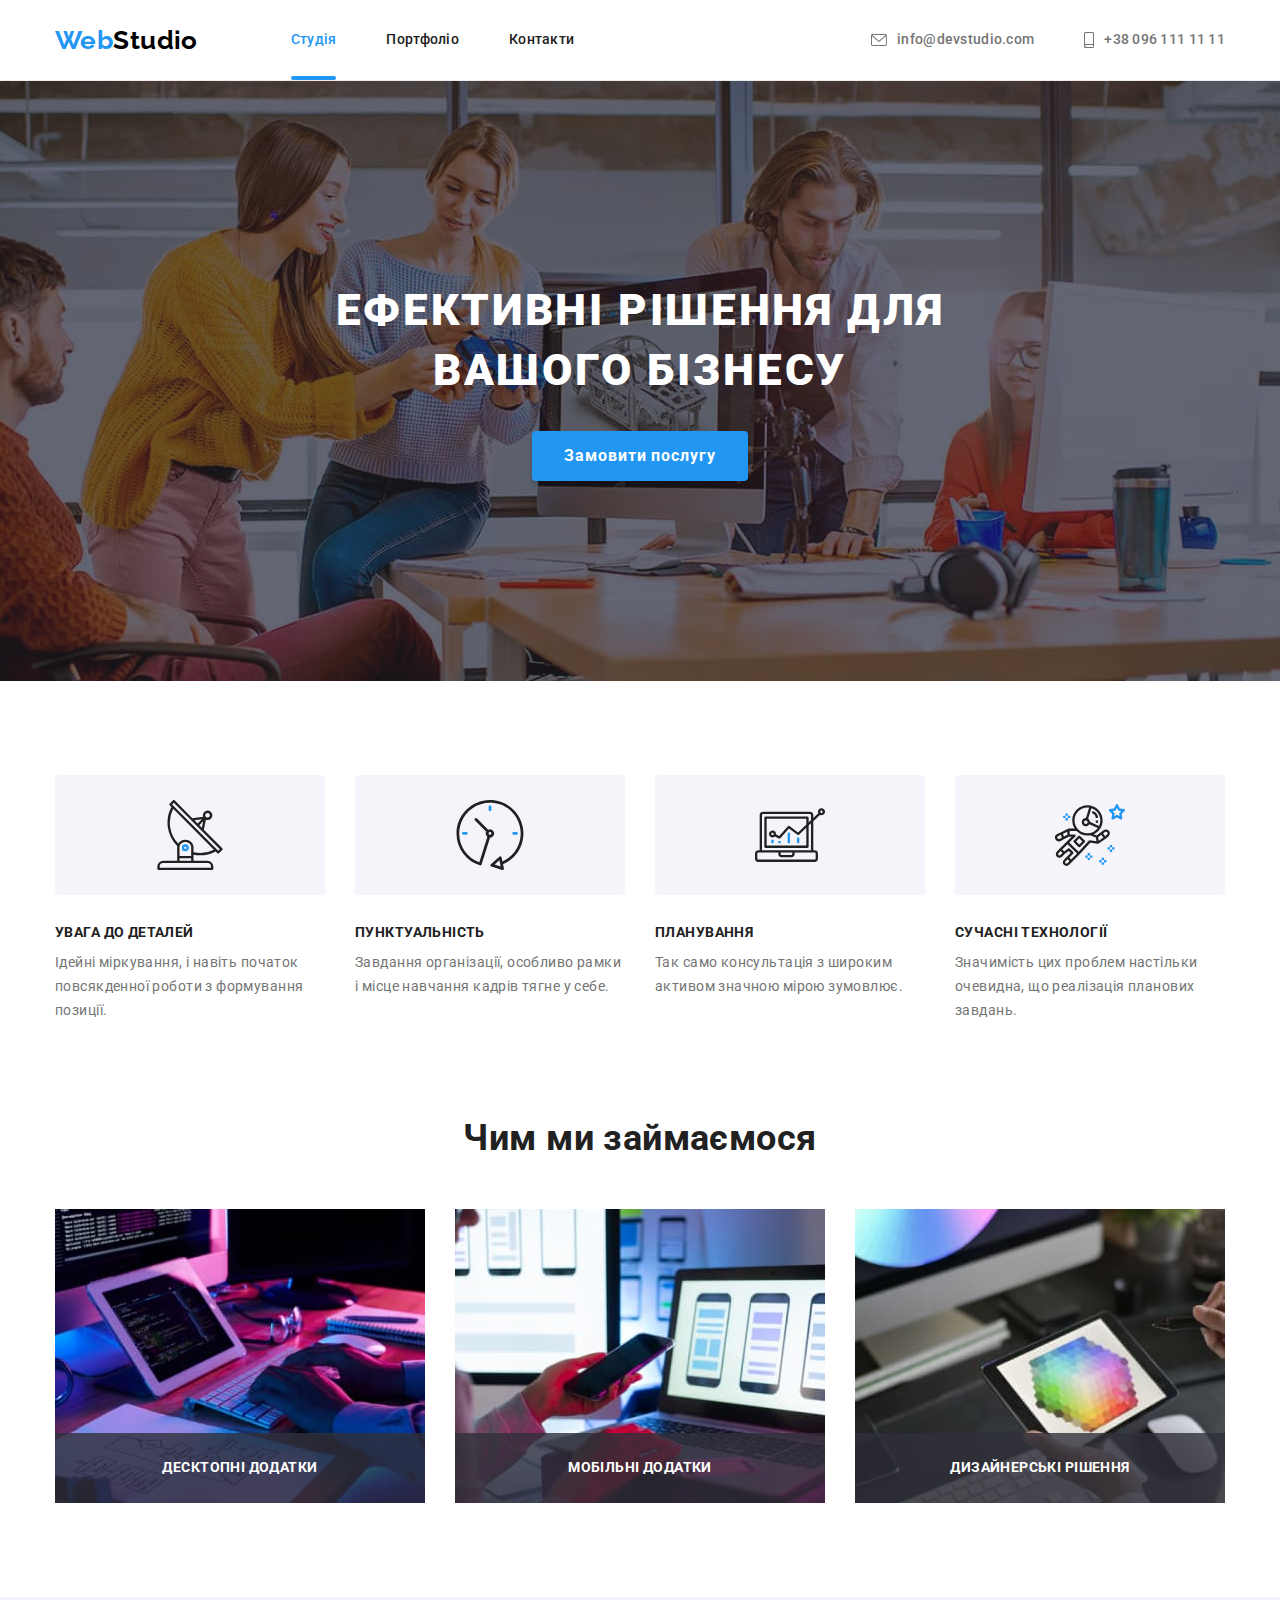
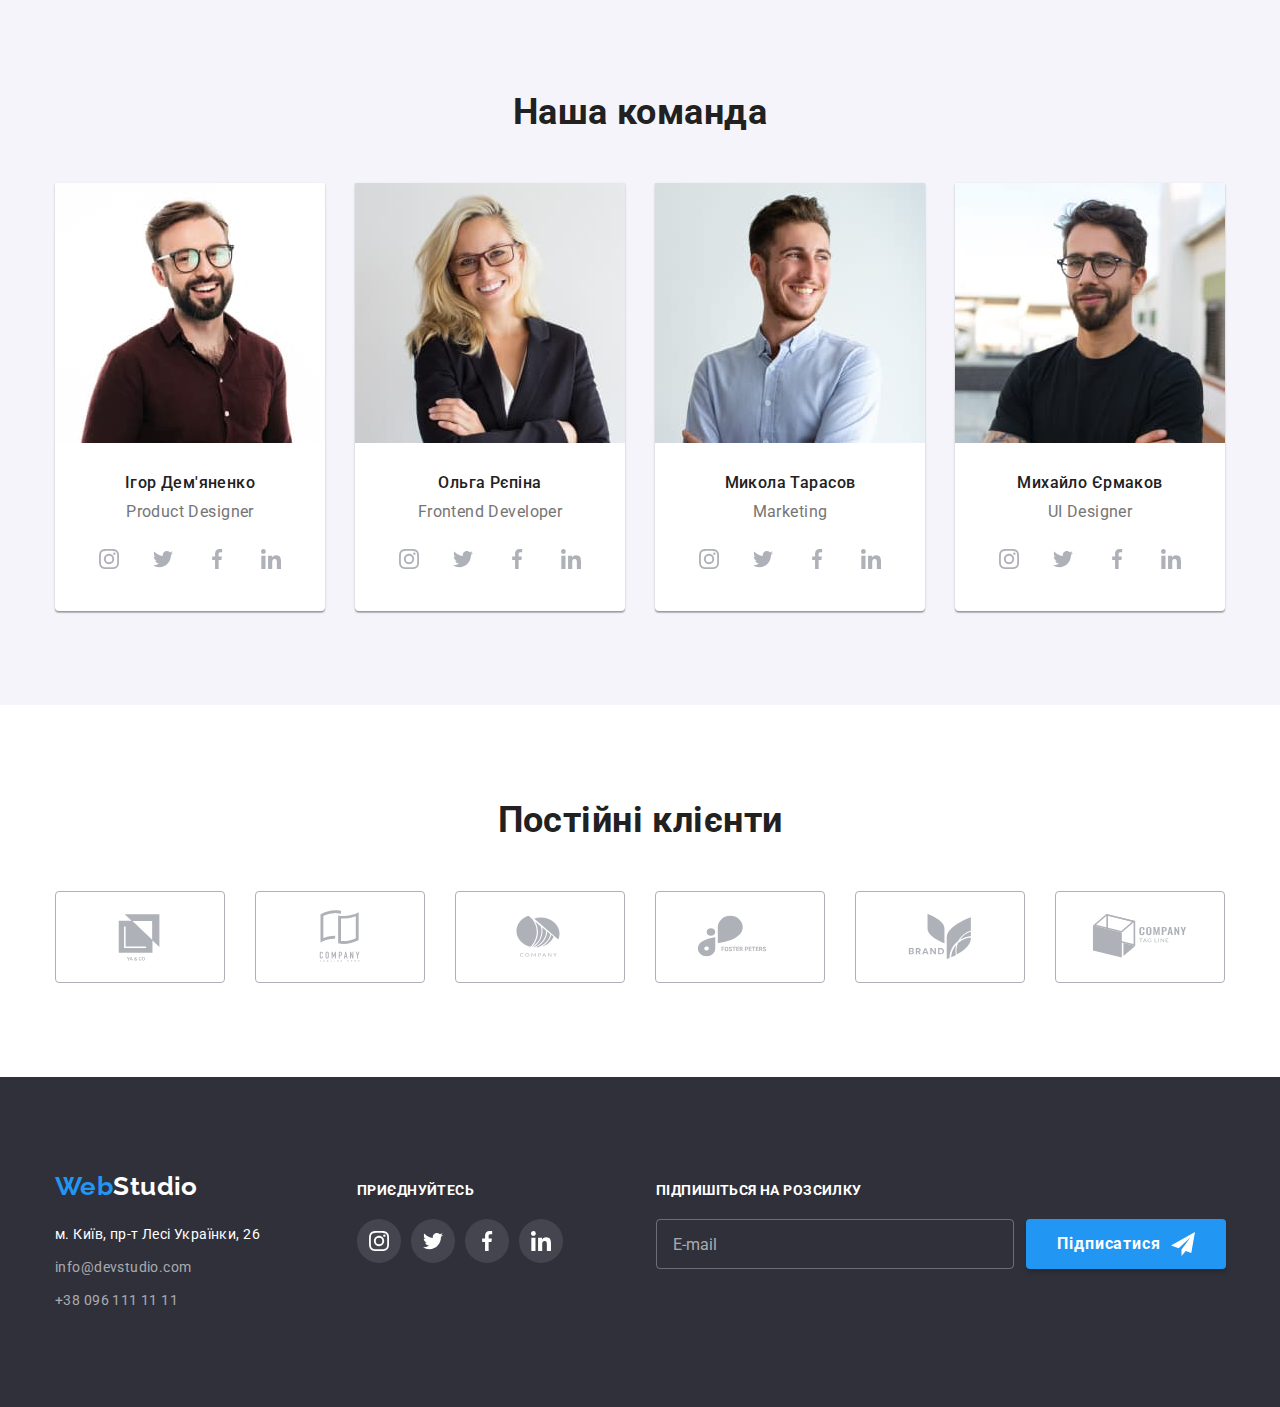
==== commit 6f721a73: "minor fixes" ====
--- a/index.html
+++ b/index.html
@@ -20,7 +20,7 @@
   <body>
     <header class="header">
       <div class="container header__container">
-        <a href="./index.html" class="logo nav__logo link" lang="en"
+        <a href="./index.html" class="logo header__logo link" lang="en"
           ><span class="logo--accent">Web</span>Studio</a
         >
         <button type="button" class="header__button">
@@ -138,7 +138,7 @@
           </ul>
         </div>
       </section>
-      <section class="whatwedo whatwedo__section">
+      <section class="whatwedo section whatwedo__section">
         <div class="container">
           <h2 class="whatwedo__title">Чим ми займаємося</h2>
           <ul class="whatwedo__list list">
@@ -441,7 +441,7 @@
         </div>
       </section>
     </main>
-    <footer class="footer">
+    <footer class="footer section">
       <div class="container footer__container">
         <div class="footer__item">
           <a href="./index.html" class="logo footer__logo link" lang="en"
--- a/css/main.min.css
+++ b/css/main.min.css
@@ -1 +1 @@
-@-webkit-keyframes fadeIn{0%{-webkit-transform:scale(2);transform:scale(2);opacity:0}100%{-webkit-transform:scale(1);transform:scale(1);opacity:1}}@keyframes fadeIn{0%{-webkit-transform:scale(2);transform:scale(2);opacity:0}100%{-webkit-transform:scale(1);transform:scale(1);opacity:1}}@-webkit-keyframes fadeOut{0%{opacity:1}100%{opacity:0}}@keyframes fadeOut{0%{opacity:1}100%{opacity:0}}@-webkit-keyframes jumpOut{0%{-webkit-transform:translate(-50%, -50%) scale(1, 1);transform:translate(-50%, -50%) scale(1, 1)}20%{-webkit-transform:translate(-50%, -35%) scale(1.25, 0.8);transform:translate(-50%, -35%) scale(1.25, 0.8)}100%{-webkit-transform:translate(-50%, -200%) scale(0.5, 2);transform:translate(-50%, -200%) scale(0.5, 2)}}@keyframes jumpOut{0%{-webkit-transform:translate(-50%, -50%) scale(1, 1);transform:translate(-50%, -50%) scale(1, 1)}20%{-webkit-transform:translate(-50%, -35%) scale(1.25, 0.8);transform:translate(-50%, -35%) scale(1.25, 0.8)}100%{-webkit-transform:translate(-50%, -200%) scale(0.5, 2);transform:translate(-50%, -200%) scale(0.5, 2)}}body{background-color:#fff;color:#212121;font-family:"Roboto",sans-serif;font-size:14px;line-height:1.71;letter-spacing:.03em}body::-webkit-scrollbar{display:none}h1,h2,h3,ul,p{margin:0}.list{list-style:none;padding:0}.link{text-decoration:none}.section{padding:60px 0}@media screen and (min-width: 1200px){.section{padding:94px 0}}.container{margin:0 auto;padding:0 15px}@media screen and (min-width: 480px){.container{width:480px}}@media screen and (min-width: 768px){.container{width:768px}}@media screen and (min-width: 1200px){.container{width:1200px}}.block{display:block}.icon-box{display:-webkit-box;display:-ms-flexbox;display:flex;-webkit-box-pack:center;-ms-flex-pack:center;justify-content:center;-webkit-box-align:center;-ms-flex-align:center;align-items:center}.visually-hidden{position:absolute;white-space:nowrap;width:1px;height:1px;overflow:hidden;border:0;padding:0;clip:rect(0 0 0 0);-webkit-clip-path:inset(50%);clip-path:inset(50%);margin:-1px}.feedback__button,.subscribe__button,.hero__button{width:200px;padding:10px 15px;background-color:#2196f3;color:#fff;border:none;border-radius:4px;-webkit-box-shadow:0px 4px 4px rgba(0,0,0,.1490196078);box-shadow:0px 4px 4px rgba(0,0,0,.1490196078);cursor:pointer;font-family:inherit;font-weight:700;font-size:16px;line-height:1.88;text-align:center;letter-spacing:.06em;-webkit-transition:background-color 250ms cubic-bezier(0.4, 0, 0.2, 1);transition:background-color 250ms cubic-bezier(0.4, 0, 0.2, 1)}.feedback__button:hover,.subscribe__button:hover,.hero__button:hover,.feedback__button:focus,.subscribe__button:focus,.hero__button:focus{background-color:#188ce8}.header{border-bottom:1px solid #ececec}.header__container{position:relative;display:-webkit-box;display:-ms-flexbox;display:flex;-webkit-box-align:center;-ms-flex-align:center;align-items:center;min-height:60px}@media screen and (min-width: 768px){.header{min-height:80px}}.header__button{position:absolute;top:10px;right:15px;z-index:2;width:40px;height:40px;padding:0;background-color:rgba(0,0,0,0);color:#212121;border:none;cursor:pointer}@media screen and (min-width: 768px){.header__button{display:none}}.header__button:hover,.header__button:focus{color:#2196f3}.header__icon{position:absolute;top:0;left:0;fill:currentColor;-webkit-transition:opacity 250ms cubic-bezier(0.4, 0, 0.2, 1);transition:opacity 250ms cubic-bezier(0.4, 0, 0.2, 1)}.header__icon[aria-expanded=false]{opacity:1}.header__icon[aria-expanded=false]+.header__icon{opacity:0}.header__icon[aria-expanded=true]{opacity:0}.header__icon[aria-expanded=true]+.header__icon{opacity:1}@media screen and (max-width: 767px){.header__burger{display:none;position:absolute;top:0;left:0;z-index:1;-webkit-box-orient:vertical;-webkit-box-direction:normal;-ms-flex-direction:column;flex-direction:column;width:100%;height:90vh;padding:48px 0 48px 40px;background-color:#fff;-webkit-box-shadow:0px 4px 8px rgba(0,0,0,.0392156863),0px 2px 4px rgba(0,0,0,.0784313725),0px 1px 3px rgba(0,0,0,.1607843137);box-shadow:0px 4px 8px rgba(0,0,0,.0392156863),0px 2px 4px rgba(0,0,0,.0784313725),0px 1px 3px rgba(0,0,0,.1607843137)}.header__burger.is-open{display:-webkit-box;display:-ms-flexbox;display:flex}}@media screen and (min-width: 768px){.header__burger{display:-webkit-box;display:-ms-flexbox;display:flex;-webkit-box-orient:horizontal;-webkit-box-direction:normal;-ms-flex-direction:row;flex-direction:row;-webkit-box-align:center;-ms-flex-align:center;align-items:center;-webkit-box-flex:1;-ms-flex-positive:1;flex-grow:1}}.logo{color:#000;font-family:"Raleway",sans-serif;font-weight:700;font-size:24px;line-height:1.17}@media screen and (min-width: 1200px){.logo{font-size:26px;line-height:1.19}}.logo--accent{color:#2196f3}@media screen and (min-width: 768px){.nav{display:-webkit-box;display:-ms-flexbox;display:flex;-webkit-box-align:center;-ms-flex-align:center;align-items:center}}.nav__logo{margin-right:93px}@media screen and (min-width: 768px){.nav__list{display:-webkit-box;display:-ms-flexbox;display:flex;height:100%}}@media screen and (max-width: 767px){.nav__item:not(:last-child){margin-bottom:32px}}@media screen and (min-width: 768px){.nav__item{display:-webkit-box;display:-ms-flexbox;display:flex}.nav__item:not(:last-child){margin-right:50px}}.nav__link{position:relative;padding-bottom:5px;color:inherit;font-weight:500;font-size:40px;line-height:1.17;letter-spacing:.02em;-webkit-transition:color 250ms cubic-bezier(0.4, 0, 0.2, 1);transition:color 250ms cubic-bezier(0.4, 0, 0.2, 1)}@media screen and (min-width: 768px){.nav__link{padding:32px 0;font-size:14px;line-height:1.14}}.nav__link:hover,.nav__link:focus{color:#2196f3}.nav__link--current{color:#2196f3}.nav__link--current::after{content:"";position:absolute;bottom:0;display:block;width:100%;height:4px;background-color:#2196f3;border-radius:2px}.contacts-header{display:-webkit-box;display:-ms-flexbox;display:flex}@media screen and (max-width: 767px){.contacts-header{-webkit-box-orient:vertical;-webkit-box-direction:reverse;-ms-flex-direction:column-reverse;flex-direction:column-reverse;margin-top:auto;margin-bottom:64px}}@media screen and (min-width: 768px)and (max-width: 1199px){.contacts-header{-webkit-box-orient:vertical;-webkit-box-direction:normal;-ms-flex-direction:column;flex-direction:column;-webkit-box-align:start;-ms-flex-align:start;align-items:flex-start;margin-left:auto}}@media screen and (min-width: 1200px){.contacts-header{margin-left:auto}}.contacts-header__icon{margin-right:10px;fill:currentColor}@media screen and (max-width: 767px){.contacts-header__icon{display:none}}@media screen and (max-width: 767px){.contacts-header__item:not(:last-child){margin-top:32px}}@media screen and (min-width: 768px)and (max-width: 1199px){.contacts-header__item:not(:last-child){margin-bottom:10px}}@media screen and (min-width: 1200px){.contacts-header__item:not(:last-child){margin-right:50px}}.contacts-header__link{display:-webkit-box;display:-ms-flexbox;display:flex;-webkit-box-align:center;-ms-flex-align:center;align-items:center;color:#757575;font-weight:500;font-size:24px;line-height:1.17;letter-spacing:.02em;-webkit-transition:color 250ms cubic-bezier(0.4, 0, 0.2, 1);transition:color 250ms cubic-bezier(0.4, 0, 0.2, 1)}@media screen and (min-width: 768px){.contacts-header__link{font-size:14px;line-height:1.14}.contacts-header__link:hover,.contacts-header__link:focus{color:#2196f3}}@media screen and (max-width: 767px){.contacts-header__link[href^=tel]{color:#2196f3;font-size:min(34px,10vw);white-space:nowrap}}.social-burger{display:-webkit-box;display:-ms-flexbox;display:flex;-ms-flex-wrap:wrap;flex-wrap:wrap;row-gap:10px}@media screen and (min-width: 768px){.social-burger{display:none}}.social-burger__link{display:-webkit-box;display:-ms-flexbox;display:flex;color:#2196f3;font-weight:500;font-size:18px;line-height:1.22;letter-spacing:.02em}.social-burger__item:not(:last-child){margin-right:10px;padding-right:10px;border-right:1px solid rgba(33,33,33,.2)}.hero{max-width:1600px;height:400px;padding:118px 0;margin:auto;background-color:#c4c4c4;background-repeat:no-repeat;background-position:center;background-size:cover;background-image:-webkit-gradient(linear, left top, left bottom, from(rgba(47, 48, 58, 0.4)), to(rgba(47, 48, 58, 0.4))),url(../images/index/hero-480.jpg);background-image:linear-gradient(rgba(47, 48, 58, 0.4), rgba(47, 48, 58, 0.4)),url(../images/index/hero-480.jpg)}@media(min-device-pixel-ratio: 2),(-webkit-min-device-pixel-ratio: 2),(min-resolution: 192dpi),(min-resolution: 2dppx){.hero{background-image:-webkit-gradient(linear, left top, left bottom, from(rgba(47, 48, 58, 0.4)), to(rgba(47, 48, 58, 0.4))),url(../images/index/hero-480@2x.jpg);background-image:linear-gradient(rgba(47, 48, 58, 0.4), rgba(47, 48, 58, 0.4)),url(../images/index/hero-480@2x.jpg)}}@media screen and (min-width: 480px){.hero{background-image:-webkit-gradient(linear, left top, left bottom, from(rgba(47, 48, 58, 0.4)), to(rgba(47, 48, 58, 0.4))),url(../images/index/hero-768.jpg);background-image:linear-gradient(rgba(47, 48, 58, 0.4), rgba(47, 48, 58, 0.4)),url(../images/index/hero-768.jpg)}}@media screen and (min-width: 480px)and (min-device-pixel-ratio: 2),screen and (min-width: 480px)and (-webkit-min-device-pixel-ratio: 2),screen and (min-width: 480px)and (min-resolution: 192dpi),screen and (min-width: 480px)and (min-resolution: 2dppx){.hero{background-image:-webkit-gradient(linear, left top, left bottom, from(rgba(47, 48, 58, 0.4)), to(rgba(47, 48, 58, 0.4))),url(../images/index/hero-768@2x.jpg);background-image:linear-gradient(rgba(47, 48, 58, 0.4), rgba(47, 48, 58, 0.4)),url(../images/index/hero-768@2x.jpg)}}@media screen and (min-width: 768px){.hero{height:600px;padding:200px 0;background-image:-webkit-gradient(linear, left top, left bottom, from(rgba(47, 48, 58, 0.4)), to(rgba(47, 48, 58, 0.4))),url(../images/index/hero-1600.jpg);background-image:linear-gradient(rgba(47, 48, 58, 0.4), rgba(47, 48, 58, 0.4)),url(../images/index/hero-1600.jpg)}}@media screen and (min-width: 768px)and (min-device-pixel-ratio: 2),screen and (min-width: 768px)and (-webkit-min-device-pixel-ratio: 2),screen and (min-width: 768px)and (min-resolution: 192dpi),screen and (min-width: 768px)and (min-resolution: 2dppx){.hero{background-image:-webkit-gradient(linear, left top, left bottom, from(rgba(47, 48, 58, 0.4)), to(rgba(47, 48, 58, 0.4))),url(../images/index/hero-1600@2x.jpg);background-image:linear-gradient(rgba(47, 48, 58, 0.4), rgba(47, 48, 58, 0.4)),url(../images/index/hero-1600@2x.jpg)}}.hero__container{display:-webkit-box;display:-ms-flexbox;display:flex;-webkit-box-orient:vertical;-webkit-box-direction:normal;-ms-flex-direction:column;flex-direction:column;-webkit-box-pack:center;-ms-flex-pack:center;justify-content:center;-webkit-box-align:center;-ms-flex-align:center;align-items:center}.hero__title{max-width:360px;margin-bottom:30px;color:#fff;font-weight:900;font-size:26px;line-height:1.62;text-align:center;letter-spacing:.06em;text-transform:uppercase}@media screen and (min-width: 1200px){.hero__title{max-width:696px;font-size:44px;line-height:1.36}}@media screen and (min-width: 1200px){.hero__button{width:216px}}@media screen and (min-width: 768px){.features__list{display:-webkit-box;display:-ms-flexbox;display:flex;-ms-flex-wrap:wrap;flex-wrap:wrap}}.features__icon-box{width:100%;height:120px;margin-bottom:30px;background-color:#f5f4fa;border-radius:4px}.features__title{margin-bottom:10px;font-weight:700;font-size:inherit;line-height:1.14;text-transform:uppercase}.features__text{color:#757575}@media screen and (max-width: 767px){.features__item{max-width:450px}.features__item:not(:last-child){margin-bottom:30px}}@media screen and (min-width: 768px)and (max-width: 1199px){.features__item{width:354px}.features__item:nth-child(2n+1){margin-right:30px}.features__item:not(:nth-last-child(-n+2)){margin-bottom:30px}}@media screen and (min-width: 1200px){.features__item{width:270px}.features__item:not(:last-child){margin-right:30px}}@media screen and (max-width: 1199px){.whatwedo{display:none}}.whatwedo__section{padding-bottom:94px}.whatwedo__title{margin-bottom:50px;font-weight:700;font-size:36px;line-height:1.17;text-align:center}.whatwedo__list{display:-webkit-box;display:-ms-flexbox;display:flex}.whatwedo__overlay{position:absolute;bottom:0;width:100%;min-height:70px;padding:27px 15px;background-color:rgba(47,48,58,.8)}.whatwedo__text{color:#fff;font-weight:700;font-size:14px;line-height:1.14;text-align:center;text-transform:uppercase}.whatwedo__item{position:relative}.whatwedo__item:not(:last-child){margin-right:30px}.team{background-color:#f5f4fa}.team__title{margin-bottom:30px;font-weight:700;font-size:28px;line-height:1.18;text-align:center}@media screen and (min-width: 1200px){.team__title{font-size:36px;line-height:1.17;margin-bottom:50px}}@media screen and (min-width: 768px){.team__list{display:-webkit-box;display:-ms-flexbox;display:flex;-ms-flex-wrap:wrap;flex-wrap:wrap}}.team__image{max-width:100%;height:auto}.team__box{display:-webkit-box;display:-ms-flexbox;display:flex;-webkit-box-orient:vertical;-webkit-box-direction:normal;-ms-flex-direction:column;flex-direction:column;-webkit-box-align:center;-ms-flex-align:center;align-items:center;padding:30px 0;text-align:center}.team__name{margin-bottom:10px;font-weight:500;font-size:16px;line-height:1.19}.team__prof{margin-bottom:16px;color:#757575;font-size:16px;line-height:1.19}.team__item{background-color:#fff;-webkit-box-shadow:0px 1px 3px rgba(0,0,0,.1215686275),0px 1px 1px rgba(0,0,0,.1411764706),0px 2px 1px rgba(0,0,0,.2);box-shadow:0px 1px 3px rgba(0,0,0,.1215686275),0px 1px 1px rgba(0,0,0,.1411764706),0px 2px 1px rgba(0,0,0,.2);border-radius:0px 0px 4px 4px}@media screen and (max-width: 767px){.team__item{max-width:450px}.team__item:not(:last-child){margin-bottom:30px}}@media screen and (min-width: 768px)and (max-width: 1199px){.team__item{width:354px}.team__item:nth-child(2n+1){margin-right:30px}.team__item:not(:nth-last-child(-n+2)){margin-bottom:30px}}@media screen and (min-width: 1200px){.team__item{width:270px}.team__item:not(:last-child){margin-right:30px}}.social{display:-webkit-box;display:-ms-flexbox;display:flex}.social__icon{fill:currentColor}.social__item:not(:last-child){margin-right:10px}.social__icon-box{width:44px;height:44px;border-radius:50%;color:#afb1b8;-webkit-transition:background-color 250ms cubic-bezier(0.4, 0, 0.2, 1),color 250ms cubic-bezier(0.4, 0, 0.2, 1);transition:background-color 250ms cubic-bezier(0.4, 0, 0.2, 1),color 250ms cubic-bezier(0.4, 0, 0.2, 1)}.social__icon-box--dark{background-color:rgba(255,255,255,.1019607843);color:#fff}.social__icon-box:hover,.social__icon-box:focus{background-color:#2196f3;color:#fff}.clients__title{margin-bottom:30px;font-weight:700;font-size:28px;line-height:1.18;text-align:center}@media screen and (min-width: 1200px){.clients__title{font-size:36px;line-height:1.17;margin-bottom:50px}}.clients__list{display:-webkit-box;display:-ms-flexbox;display:flex;-webkit-box-pack:center;-ms-flex-pack:center;justify-content:center;-ms-flex-wrap:wrap;flex-wrap:wrap;row-gap:30px}@media screen and (max-width: 479px){.clients__list{-webkit-box-orient:vertical;-webkit-box-direction:normal;-ms-flex-direction:column;flex-direction:column;-webkit-box-align:center;-ms-flex-align:center;align-items:center}}.clients__icon{fill:currentColor}@media screen and (max-width: 479px){.clients__item{margin-right:0}}@media screen and (min-width: 480px)and (max-width: 767px){.clients__item:nth-child(2n+1){margin-right:30px}}@media screen and (min-width: 768px)and (max-width: 1199px){.clients__item:not(:nth-child(3n)){margin-right:30px}}@media screen and (min-width: 1200px){.clients__item:not(:last-child){margin-right:30px}}.clients__icon-box{width:210px;height:92px;color:#afb1b8;border:1px solid #afb1b8;border-radius:4px;-webkit-transition:color 250ms cubic-bezier(0.4, 0, 0.2, 1),border 250ms cubic-bezier(0.4, 0, 0.2, 1);transition:color 250ms cubic-bezier(0.4, 0, 0.2, 1),border 250ms cubic-bezier(0.4, 0, 0.2, 1)}@media screen and (min-width: 768px){.clients__icon-box{width:226px}}@media screen and (min-width: 1200px){.clients__icon-box{width:170px}}.clients__icon-box:hover,.clients__icon-box:focus{color:#2196f3;border:1px solid #2196f3}.filter{display:-webkit-box;display:-ms-flexbox;display:flex;-ms-flex-wrap:wrap;flex-wrap:wrap;row-gap:15px;margin-bottom:50px}@media screen and (min-width: 768px){.filter{-webkit-box-pack:center;-ms-flex-pack:center;justify-content:center}}.filter__item:not(:last-child){margin-right:8px}.filter__button{padding:6px 22px;background-color:#f5f4fa;color:inherit;border:none;border-radius:4px;cursor:pointer;font-family:inherit;font-weight:500;font-size:16px;line-height:1.62;text-align:center;letter-spacing:inherit;-webkit-transition:background-color 250ms cubic-bezier(0.4, 0, 0.2, 1),color 250ms cubic-bezier(0.4, 0, 0.2, 1),-webkit-box-shadow 250ms cubic-bezier(0.4, 0, 0.2, 1);transition:background-color 250ms cubic-bezier(0.4, 0, 0.2, 1),color 250ms cubic-bezier(0.4, 0, 0.2, 1),-webkit-box-shadow 250ms cubic-bezier(0.4, 0, 0.2, 1);transition:background-color 250ms cubic-bezier(0.4, 0, 0.2, 1),color 250ms cubic-bezier(0.4, 0, 0.2, 1),box-shadow 250ms cubic-bezier(0.4, 0, 0.2, 1);transition:background-color 250ms cubic-bezier(0.4, 0, 0.2, 1),color 250ms cubic-bezier(0.4, 0, 0.2, 1),box-shadow 250ms cubic-bezier(0.4, 0, 0.2, 1),-webkit-box-shadow 250ms cubic-bezier(0.4, 0, 0.2, 1)}.filter__button:hover,.filter__button:focus{background-color:#2196f3;color:#fff;-webkit-box-shadow:0px 3px 1px rgba(0,0,0,.1019607843),0px 1px 2px rgba(0,0,0,.0784313725),0px 2px 2px rgba(0,0,0,.1215686275);box-shadow:0px 3px 1px rgba(0,0,0,.1019607843),0px 1px 2px rgba(0,0,0,.0784313725),0px 2px 2px rgba(0,0,0,.1215686275)}@media screen and (min-width: 768px){.gallery__list{display:-webkit-box;display:-ms-flexbox;display:flex;-ms-flex-wrap:wrap;flex-wrap:wrap}}.gallery__thumb{position:relative;overflow:hidden;max-height:294px}.gallery__image{max-width:100%;height:auto}.gallery__overlay{position:absolute;top:0;left:0;display:-webkit-box;display:-ms-flexbox;display:flex;-webkit-box-align:center;-ms-flex-align:center;align-items:center;height:100%;padding:0 24px;background-color:rgba(33,150,243,.9019607843);-webkit-transform:translateY(150%);transform:translateY(150%);-webkit-transition:-webkit-transform 250ms cubic-bezier(0.4, 0, 0.2, 1);transition:-webkit-transform 250ms cubic-bezier(0.4, 0, 0.2, 1);transition:transform 250ms cubic-bezier(0.4, 0, 0.2, 1);transition:transform 250ms cubic-bezier(0.4, 0, 0.2, 1), -webkit-transform 250ms cubic-bezier(0.4, 0, 0.2, 1)}.gallery__overlay-text{color:#fff;font-size:18px;line-height:1.56}.gallery__descr{padding:20px 24px;border-right:1px solid #eee;border-bottom:1px solid #eee;border-left:1px solid #eee}.gallery__title{margin-bottom:4px;color:#212121;font-weight:700;font-size:18px;line-height:2;letter-spacing:.06em}.gallery__category{color:#757575;font-size:16px;line-height:1.88}@media screen and (max-width: 767px){.gallery__item{max-width:450px}.gallery__item:not(:last-child){margin-bottom:30px}}@media screen and (min-width: 768px)and (max-width: 1199px){.gallery__item{width:354px}.gallery__item:nth-child(2n+1){margin-right:30px}.gallery__item:not(:nth-last-child(-n+2)){margin-bottom:30px}.gallery__item:nth-child(-n+2) .gallery__descr{height:146px}}@media screen and (min-width: 1200px){.gallery__item{width:370px}.gallery__item:not(:nth-child(3n)){margin-right:30px}.gallery__item:not(:nth-last-child(-n+3)){margin-bottom:30px}}.gallery__link{display:block;-webkit-transition:-webkit-box-shadow 250ms cubic-bezier(0.4, 0, 0.2, 1);transition:-webkit-box-shadow 250ms cubic-bezier(0.4, 0, 0.2, 1);transition:box-shadow 250ms cubic-bezier(0.4, 0, 0.2, 1);transition:box-shadow 250ms cubic-bezier(0.4, 0, 0.2, 1), -webkit-box-shadow 250ms cubic-bezier(0.4, 0, 0.2, 1)}.gallery__link:hover,.gallery__link:focus{-webkit-box-shadow:0px 1px 1px rgba(0,0,0,.1215686275),0px 4px 4px rgba(0,0,0,.0588235294),1px 4px 6px rgba(0,0,0,.1607843137);box-shadow:0px 1px 1px rgba(0,0,0,.1215686275),0px 4px 4px rgba(0,0,0,.0588235294),1px 4px 6px rgba(0,0,0,.1607843137)}.gallery__link:hover .gallery__overlay,.gallery__link:focus .gallery__overlay{-webkit-transform:translateY(0%);transform:translateY(0%)}.footer{padding:60px 0;background-color:#2f303a}.footer__container{display:-webkit-box;display:-ms-flexbox;display:flex}@media screen and (max-width: 767px){.footer__container{-webkit-box-orient:vertical;-webkit-box-direction:normal;-ms-flex-direction:column;flex-direction:column;-webkit-box-align:center;-ms-flex-align:center;align-items:center;text-align:center}}@media screen and (min-width: 768px)and (max-width: 1199px){.footer__container{-ms-flex-pack:distribute;justify-content:space-around;-webkit-box-align:baseline;-ms-flex-align:baseline;align-items:baseline;-ms-flex-wrap:wrap;flex-wrap:wrap;row-gap:60px;text-align:center}}@media screen and (min-width: 1200px){.footer__container{-webkit-box-align:baseline;-ms-flex-align:baseline;align-items:baseline}}.footer__logo{color:#fff}.footer__title{color:#fff;font-weight:700;line-height:1.14;text-transform:uppercase;margin-bottom:20px}@media screen and (max-width: 767px){.footer__item:not(:last-child){margin-bottom:60px}.footer__item:last-child{width:100%}}@media screen and (min-width: 1200px){.footer__item:nth-child(1){margin-right:70px}.footer__item:nth-child(2){margin-right:93px}}.contacts-footer{width:232px;margin-top:20px;font-style:normal}.contacts-footer__gmaps-link{color:#fff}.contacts-footer__item{display:-webkit-box;display:-ms-flexbox;display:flex;-webkit-box-pack:center;-ms-flex-pack:center;justify-content:center}@media screen and (min-width: 1200px){.contacts-footer__item{-webkit-box-pack:start;-ms-flex-pack:start;justify-content:flex-start}}.contacts-footer__item:not(:last-child){margin-bottom:9px}.contacts-footer__link{color:rgba(255,255,255,.6);-webkit-transition:color 250ms cubic-bezier(0.4, 0, 0.2, 1);transition:color 250ms cubic-bezier(0.4, 0, 0.2, 1)}.contacts-footer__link:hover,.contacts-footer__link:focus{color:#fff}.subscribe{display:-webkit-box;display:-ms-flexbox;display:flex;-webkit-box-orient:vertical;-webkit-box-direction:normal;-ms-flex-direction:column;flex-direction:column;-webkit-box-align:center;-ms-flex-align:center;align-items:center}@media screen and (min-width: 1200px){.subscribe{-webkit-box-orient:horizontal;-webkit-box-direction:normal;-ms-flex-direction:row;flex-direction:row}}@media screen and (max-width: 767px){.subscribe__label{width:100%}}.subscribe__button{display:-webkit-box;display:-ms-flexbox;display:flex;-webkit-box-pack:center;-ms-flex-pack:center;justify-content:center;-webkit-box-align:center;-ms-flex-align:center;align-items:center}@media screen and (min-width: 1200px){.subscribe__button{margin-left:12px}}.subscribe__icon{margin-left:10px;fill:currentColor}.subscribe__field{display:block;width:100%;height:50px;margin-bottom:20px;padding:15px 16px;background-color:rgba(0,0,0,0);color:#fff;border:1px solid rgba(255,255,255,.3019607843);border-radius:4px;font-size:16px;line-height:1.25}@media screen and (min-width: 768px){.subscribe__field{width:450px}}@media screen and (min-width: 1200px){.subscribe__field{width:358px;margin-bottom:0}}.subscribe__field::-webkit-input-placeholder{color:rgba(255,255,255,.6)}.subscribe__field::-moz-placeholder{color:rgba(255,255,255,.6)}.subscribe__field:-ms-input-placeholder{color:rgba(255,255,255,.6)}.subscribe__field::-ms-input-placeholder{color:rgba(255,255,255,.6)}.subscribe__field::placeholder{color:rgba(255,255,255,.6)}.modal{position:absolute;top:50%;left:50%;padding:40px;background-color:#fff;-webkit-box-shadow:0px 1px 3px rgba(0,0,0,.1215686275),0px 1px 1px rgba(0,0,0,.1411764706),0px 2px 1px rgba(0,0,0,.2);box-shadow:0px 1px 3px rgba(0,0,0,.1215686275),0px 1px 1px rgba(0,0,0,.1411764706),0px 2px 1px rgba(0,0,0,.2);border-radius:4px;-webkit-transform:translate(-50%, -50%);transform:translate(-50%, -50%)}@media screen and (max-width: 479px){.modal{width:calc(100vw - 30px);padding:20px}}@media screen and (min-width: 480px){.modal{min-width:450px;min-height:609px;width:450px}}@media screen and (min-width: 1200px){.modal{min-width:528px;min-height:581px}}.modal--close-anim{-webkit-animation:jumpOut 550ms cubic-bezier(1, -0.25, 0.75, 1);animation:jumpOut 550ms cubic-bezier(1, -0.25, 0.75, 1)}.modal__button{position:absolute;top:8px;right:8px;display:-webkit-box;display:-ms-flexbox;display:flex;-webkit-box-pack:center;-ms-flex-pack:center;justify-content:center;-webkit-box-align:center;-ms-flex-align:center;align-items:center;width:30px;height:30px;padding:0;cursor:pointer;background-color:rgba(0,0,0,0);border:1px solid rgba(0,0,0,.1019607843);border-radius:50%;-webkit-transition:fill 250ms cubic-bezier(0.4, 0, 0.2, 1);transition:fill 250ms cubic-bezier(0.4, 0, 0.2, 1)}.modal__button:hover,.modal__button:focus{fill:#2196f3}.modal__backdrop{position:fixed;top:0;left:0;width:100%;height:100%;z-index:3;background-color:rgba(0,0,0,.2);visibility:hidden;pointer-events:none}.modal__backdrop--visible{visibility:visible;pointer-events:auto;-webkit-animation:fadeIn 250ms cubic-bezier(0.4, 0, 0.2, 1);animation:fadeIn 250ms cubic-bezier(0.4, 0, 0.2, 1)}.modal__backdrop--close-anim{-webkit-animation:fadeOut 550ms cubic-bezier(1, -0.25, 0.75, 1);animation:fadeOut 550ms cubic-bezier(1, -0.25, 0.75, 1)}.feedback{display:-webkit-box;display:-ms-flexbox;display:flex;-webkit-box-orient:vertical;-webkit-box-direction:normal;-ms-flex-direction:column;flex-direction:column;-webkit-box-align:center;-ms-flex-align:center;align-items:center}.feedback__title{margin-bottom:12px;font-weight:700;font-size:20px;line-height:1.5;text-align:center}.feedback__field{margin-top:4px;padding:11px 12px 11px 42px;color:#212121;border:1px solid rgba(33,33,33,.2);border-radius:4px;outline:none;font-size:14px;letter-spacing:.03em;-webkit-transition:border-color 250ms cubic-bezier(0.4, 0, 0.2, 1);transition:border-color 250ms cubic-bezier(0.4, 0, 0.2, 1)}.feedback__icon{position:absolute;top:50%;left:12px;fill:#212121;-webkit-transition:fill 250ms cubic-bezier(0.4, 0, 0.2, 1);transition:fill 250ms cubic-bezier(0.4, 0, 0.2, 1)}.feedback__accept{position:relative;margin-bottom:30px;padding-left:24px;color:#757575;font-size:12px;line-height:1.17;-webkit-user-select:none;-moz-user-select:none;-ms-user-select:none;user-select:none}@media screen and (min-width: 1200px){.feedback__accept{font-size:14px;line-height:1.71}}.feedback__label{position:relative;display:-webkit-box;display:-ms-flexbox;display:flex;-webkit-box-orient:vertical;-webkit-box-direction:normal;-ms-flex-direction:column;flex-direction:column;width:100%;margin-bottom:10px;color:#757575;font-size:12px;line-height:1.17;letter-spacing:.01em}.feedback__label:nth-last-of-type(2){margin-bottom:20px}.feedback__label:focus-within .feedback__field{border-color:#2196f3}.feedback__label:focus-within .feedback__icon{fill:#2196f3}.feedback__label:focus-within .feedback__area{border-color:#2196f3}.feedback__area{margin-top:4px;padding:12px 16px;color:#212121;border:1px solid rgba(33,33,33,.2);border-radius:4px;outline:none;resize:none;font-size:14px;line-height:1.14;letter-spacing:.03em;-webkit-transition:border-color 250ms cubic-bezier(0.4, 0, 0.2, 1);transition:border-color 250ms cubic-bezier(0.4, 0, 0.2, 1)}.feedback__area::-webkit-input-placeholder{color:rgba(117,117,117,.5019607843);font-size:14px;line-height:1.14;letter-spacing:.03em}.feedback__area::-moz-placeholder{color:rgba(117,117,117,.5019607843);font-size:14px;line-height:1.14;letter-spacing:.03em}.feedback__area:-ms-input-placeholder{color:rgba(117,117,117,.5019607843);font-size:14px;line-height:1.14;letter-spacing:.03em}.feedback__area::-ms-input-placeholder{color:rgba(117,117,117,.5019607843);font-size:14px;line-height:1.14;letter-spacing:.03em}.feedback__area::placeholder{color:rgba(117,117,117,.5019607843);font-size:14px;line-height:1.14;letter-spacing:.03em}.feedback__checkbox{position:absolute;white-space:nowrap;width:1px;height:1px;overflow:hidden;border:0;padding:0;clip:rect(0 0 0 0);-webkit-clip-path:inset(50%);clip-path:inset(50%);margin:-1px}.feedback__checkbox:checked~.feedback__checkbox--off{opacity:0}.feedback__checkbox:checked~.feedback__checkbox--on{opacity:1}.feedback__checkbox--off{position:absolute;top:50%;left:0;opacity:1;pointer-events:none;-webkit-transform:translateY(-50%);transform:translateY(-50%);-webkit-transition:opacity 250ms cubic-bezier(0.4, 0, 0.2, 1);transition:opacity 250ms cubic-bezier(0.4, 0, 0.2, 1)}.feedback__checkbox--on{position:absolute;top:50%;left:0;opacity:0;pointer-events:none;-webkit-transform:translateY(-50%);transform:translateY(-50%);-webkit-transition:opacity 250ms cubic-bezier(0.4, 0, 0.2, 1);transition:opacity 250ms cubic-bezier(0.4, 0, 0.2, 1)}.feedback__link{position:relative;color:#2196f3}.feedback__link::after{content:"";position:absolute;left:0;bottom:1px;width:100%;height:1px;background-color:#2196f3;-webkit-transform:scaleX(1);transform:scaleX(1);-webkit-transition:-webkit-transform 250ms linear;transition:-webkit-transform 250ms linear;transition:transform 250ms linear;transition:transform 250ms linear, -webkit-transform 250ms linear;-webkit-transform-origin:right;transform-origin:right}.feedback__link:hover::after,.feedback__link:focus::after{-webkit-transform:scaleX(0);transform:scaleX(0);-webkit-transform-origin:left;transform-origin:left}/*# sourceMappingURL=main.min.css.map */+@-webkit-keyframes fadeIn{0%{-webkit-transform:scale(2);transform:scale(2);opacity:0}100%{-webkit-transform:scale(1);transform:scale(1);opacity:1}}@keyframes fadeIn{0%{-webkit-transform:scale(2);transform:scale(2);opacity:0}100%{-webkit-transform:scale(1);transform:scale(1);opacity:1}}@-webkit-keyframes fadeOut{0%{opacity:1}100%{opacity:0}}@keyframes fadeOut{0%{opacity:1}100%{opacity:0}}@-webkit-keyframes jumpOut{0%{-webkit-transform:translate(-50%, -50%) scale(1, 1);transform:translate(-50%, -50%) scale(1, 1)}20%{-webkit-transform:translate(-50%, -35%) scale(1.25, 0.8);transform:translate(-50%, -35%) scale(1.25, 0.8)}100%{-webkit-transform:translate(-50%, -200%) scale(0.5, 2);transform:translate(-50%, -200%) scale(0.5, 2)}}@keyframes jumpOut{0%{-webkit-transform:translate(-50%, -50%) scale(1, 1);transform:translate(-50%, -50%) scale(1, 1)}20%{-webkit-transform:translate(-50%, -35%) scale(1.25, 0.8);transform:translate(-50%, -35%) scale(1.25, 0.8)}100%{-webkit-transform:translate(-50%, -200%) scale(0.5, 2);transform:translate(-50%, -200%) scale(0.5, 2)}}body{background-color:#fff;color:#212121;font-family:"Roboto",sans-serif;font-size:14px;line-height:1.71;letter-spacing:.03em}body::-webkit-scrollbar{display:none}h1,h2,h3,ul,p{margin:0}.list{list-style:none;padding:0}.link{text-decoration:none}.section{padding:60px 0}@media screen and (min-width: 1200px){.section{padding:94px 0}}.container{margin:0 auto;padding:0 15px}@media screen and (min-width: 480px){.container{width:480px}}@media screen and (min-width: 768px){.container{width:768px}}@media screen and (min-width: 1200px){.container{width:1200px}}.block{display:block}.icon-box{display:-webkit-box;display:-ms-flexbox;display:flex;-webkit-box-pack:center;-ms-flex-pack:center;justify-content:center;-webkit-box-align:center;-ms-flex-align:center;align-items:center}.visually-hidden{position:absolute;white-space:nowrap;width:1px;height:1px;overflow:hidden;border:0;padding:0;clip:rect(0 0 0 0);-webkit-clip-path:inset(50%);clip-path:inset(50%);margin:-1px}.feedback__button,.subscribe__button,.hero__button{width:200px;padding:10px 15px;background-color:#2196f3;color:#fff;border:none;border-radius:4px;-webkit-box-shadow:0px 4px 4px rgba(0,0,0,.1490196078);box-shadow:0px 4px 4px rgba(0,0,0,.1490196078);cursor:pointer;font-family:inherit;font-weight:700;font-size:16px;line-height:1.88;text-align:center;letter-spacing:.06em;-webkit-transition:background-color 250ms cubic-bezier(0.4, 0, 0.2, 1);transition:background-color 250ms cubic-bezier(0.4, 0, 0.2, 1)}.feedback__button:hover,.subscribe__button:hover,.hero__button:hover,.feedback__button:focus,.subscribe__button:focus,.hero__button:focus{background-color:#188ce8}.header{border-bottom:1px solid #ececec}.header__container{position:relative;display:-webkit-box;display:-ms-flexbox;display:flex;-webkit-box-align:center;-ms-flex-align:center;align-items:center;min-height:60px}@media screen and (min-width: 768px){.header{min-height:80px}.header__logo{margin-right:93px}}.header__button{position:absolute;top:10px;right:15px;z-index:2;width:40px;height:40px;padding:0;background-color:rgba(0,0,0,0);color:#212121;border:none;cursor:pointer}@media screen and (min-width: 768px){.header__button{display:none}}.header__button:hover,.header__button:focus{color:#2196f3}.header__icon{position:absolute;top:0;left:0;fill:currentColor;-webkit-transition:opacity 250ms cubic-bezier(0.4, 0, 0.2, 1);transition:opacity 250ms cubic-bezier(0.4, 0, 0.2, 1)}.header__icon[aria-expanded=false]{opacity:1}.header__icon[aria-expanded=false]+.header__icon{opacity:0}.header__icon[aria-expanded=true]{opacity:0}.header__icon[aria-expanded=true]+.header__icon{opacity:1}@media screen and (max-width: 767px){.header__burger{display:none;position:absolute;top:0;left:0;z-index:1;-webkit-box-orient:vertical;-webkit-box-direction:normal;-ms-flex-direction:column;flex-direction:column;width:100%;height:90vh;padding:24px 0 24px 20px;background-color:#fff;-webkit-box-shadow:0px 4px 8px rgba(0,0,0,.0392156863),0px 2px 4px rgba(0,0,0,.0784313725),0px 1px 3px rgba(0,0,0,.1607843137);box-shadow:0px 4px 8px rgba(0,0,0,.0392156863),0px 2px 4px rgba(0,0,0,.0784313725),0px 1px 3px rgba(0,0,0,.1607843137)}.header__burger.is-open{display:-webkit-box;display:-ms-flexbox;display:flex}}@media screen and (min-width: 480px)and (max-width: 767px){.header__burger{padding:48px 0 48px 40px}}@media screen and (min-width: 768px){.header__burger{display:-webkit-box;display:-ms-flexbox;display:flex;-webkit-box-orient:horizontal;-webkit-box-direction:normal;-ms-flex-direction:row;flex-direction:row;-webkit-box-align:center;-ms-flex-align:center;align-items:center;-webkit-box-flex:1;-ms-flex-positive:1;flex-grow:1}}.logo{color:#000;font-family:"Raleway",sans-serif;font-weight:700;font-size:24px;line-height:1.17}@media screen and (min-width: 1200px){.logo{font-size:26px;line-height:1.19}}.logo--accent{color:#2196f3}@media screen and (min-width: 768px){.nav{display:-webkit-box;display:-ms-flexbox;display:flex;-webkit-box-align:center;-ms-flex-align:center;align-items:center}}@media screen and (min-width: 768px){.nav__list{display:-webkit-box;display:-ms-flexbox;display:flex;height:100%}}@media screen and (max-width: 767px){.nav__item:not(:last-child){margin-bottom:32px}}@media screen and (min-width: 768px){.nav__item{display:-webkit-box;display:-ms-flexbox;display:flex}.nav__item:not(:last-child){margin-right:50px}}.nav__link{position:relative;padding-bottom:5px;color:inherit;font-weight:500;font-size:40px;line-height:1.17;letter-spacing:.02em;-webkit-transition:color 250ms cubic-bezier(0.4, 0, 0.2, 1);transition:color 250ms cubic-bezier(0.4, 0, 0.2, 1)}@media screen and (min-width: 768px){.nav__link{padding:32px 0;font-size:14px;line-height:1.14}}.nav__link:hover,.nav__link:focus{color:#2196f3}.nav__link--current{color:#2196f3}.nav__link--current::after{content:"";position:absolute;bottom:0;display:block;width:100%;height:4px;background-color:#2196f3;border-radius:2px}.contacts-header{display:-webkit-box;display:-ms-flexbox;display:flex}@media screen and (max-width: 767px){.contacts-header{-webkit-box-orient:vertical;-webkit-box-direction:reverse;-ms-flex-direction:column-reverse;flex-direction:column-reverse;margin-top:auto;margin-bottom:64px}}@media screen and (min-width: 768px)and (max-width: 1199px){.contacts-header{-webkit-box-orient:vertical;-webkit-box-direction:normal;-ms-flex-direction:column;flex-direction:column;-webkit-box-align:start;-ms-flex-align:start;align-items:flex-start;margin-left:auto}}@media screen and (min-width: 1200px){.contacts-header{margin-left:auto}}.contacts-header__icon{margin-right:10px;fill:currentColor}@media screen and (max-width: 767px){.contacts-header__icon{display:none}}@media screen and (max-width: 767px){.contacts-header__item:not(:last-child){margin-top:32px}}@media screen and (min-width: 768px)and (max-width: 1199px){.contacts-header__item:not(:last-child){margin-bottom:10px}}@media screen and (min-width: 1200px){.contacts-header__item:not(:last-child){margin-right:50px}}.contacts-header__link{display:-webkit-box;display:-ms-flexbox;display:flex;-webkit-box-align:center;-ms-flex-align:center;align-items:center;color:#757575;font-weight:500;font-size:24px;line-height:1.17;letter-spacing:.02em;-webkit-transition:color 250ms cubic-bezier(0.4, 0, 0.2, 1);transition:color 250ms cubic-bezier(0.4, 0, 0.2, 1)}@media screen and (min-width: 768px){.contacts-header__link{font-size:14px;line-height:1.14}.contacts-header__link:hover,.contacts-header__link:focus{color:#2196f3}}@media screen and (max-width: 767px){.contacts-header__link[href^=tel]{color:#2196f3;font-size:min(34px,10vw);white-space:nowrap}}.social-burger{display:-webkit-box;display:-ms-flexbox;display:flex;-ms-flex-wrap:wrap;flex-wrap:wrap;row-gap:10px}@media screen and (min-width: 768px){.social-burger{display:none}}.social-burger__link{display:-webkit-box;display:-ms-flexbox;display:flex;color:#2196f3;font-weight:500;font-size:18px;line-height:1.22;letter-spacing:.02em}.social-burger__item:not(:last-child){margin-right:10px;padding-right:10px;border-right:1px solid rgba(33,33,33,.2)}.hero{max-width:1600px;height:400px;padding:118px 0;margin:auto;background-color:#c4c4c4;background-repeat:no-repeat;background-position:center;background-size:cover;background-image:-webkit-gradient(linear, left top, left bottom, from(rgba(47, 48, 58, 0.4)), to(rgba(47, 48, 58, 0.4))),url(../images/index/hero-480.jpg);background-image:linear-gradient(rgba(47, 48, 58, 0.4), rgba(47, 48, 58, 0.4)),url(../images/index/hero-480.jpg)}@media(min-device-pixel-ratio: 2),(-webkit-min-device-pixel-ratio: 2),(min-resolution: 192dpi),(min-resolution: 2dppx){.hero{background-image:-webkit-gradient(linear, left top, left bottom, from(rgba(47, 48, 58, 0.4)), to(rgba(47, 48, 58, 0.4))),url(../images/index/hero-480@2x.jpg);background-image:linear-gradient(rgba(47, 48, 58, 0.4), rgba(47, 48, 58, 0.4)),url(../images/index/hero-480@2x.jpg)}}@media screen and (min-width: 480px){.hero{background-image:-webkit-gradient(linear, left top, left bottom, from(rgba(47, 48, 58, 0.4)), to(rgba(47, 48, 58, 0.4))),url(../images/index/hero-768.jpg);background-image:linear-gradient(rgba(47, 48, 58, 0.4), rgba(47, 48, 58, 0.4)),url(../images/index/hero-768.jpg)}}@media screen and (min-width: 480px)and (min-device-pixel-ratio: 2),screen and (min-width: 480px)and (-webkit-min-device-pixel-ratio: 2),screen and (min-width: 480px)and (min-resolution: 192dpi),screen and (min-width: 480px)and (min-resolution: 2dppx){.hero{background-image:-webkit-gradient(linear, left top, left bottom, from(rgba(47, 48, 58, 0.4)), to(rgba(47, 48, 58, 0.4))),url(../images/index/hero-768@2x.jpg);background-image:linear-gradient(rgba(47, 48, 58, 0.4), rgba(47, 48, 58, 0.4)),url(../images/index/hero-768@2x.jpg)}}@media screen and (min-width: 768px){.hero{height:600px;padding:200px 0;background-image:-webkit-gradient(linear, left top, left bottom, from(rgba(47, 48, 58, 0.4)), to(rgba(47, 48, 58, 0.4))),url(../images/index/hero-1600.jpg);background-image:linear-gradient(rgba(47, 48, 58, 0.4), rgba(47, 48, 58, 0.4)),url(../images/index/hero-1600.jpg)}}@media screen and (min-width: 768px)and (min-device-pixel-ratio: 2),screen and (min-width: 768px)and (-webkit-min-device-pixel-ratio: 2),screen and (min-width: 768px)and (min-resolution: 192dpi),screen and (min-width: 768px)and (min-resolution: 2dppx){.hero{background-image:-webkit-gradient(linear, left top, left bottom, from(rgba(47, 48, 58, 0.4)), to(rgba(47, 48, 58, 0.4))),url(../images/index/hero-1600@2x.jpg);background-image:linear-gradient(rgba(47, 48, 58, 0.4), rgba(47, 48, 58, 0.4)),url(../images/index/hero-1600@2x.jpg)}}.hero__container{display:-webkit-box;display:-ms-flexbox;display:flex;-webkit-box-orient:vertical;-webkit-box-direction:normal;-ms-flex-direction:column;flex-direction:column;-webkit-box-pack:center;-ms-flex-pack:center;justify-content:center;-webkit-box-align:center;-ms-flex-align:center;align-items:center}.hero__title{max-width:360px;margin-bottom:30px;color:#fff;font-weight:900;font-size:26px;line-height:1.62;text-align:center;letter-spacing:.06em;text-transform:uppercase}@media screen and (min-width: 1200px){.hero__title{max-width:696px;font-size:44px;line-height:1.36}}@media screen and (min-width: 1200px){.hero__button{width:216px}}@media screen and (min-width: 768px){.features__list{display:-webkit-box;display:-ms-flexbox;display:flex;-ms-flex-wrap:wrap;flex-wrap:wrap}}.features__icon-box{width:100%;height:120px;margin-bottom:30px;background-color:#f5f4fa;border-radius:4px}.features__title{margin-bottom:10px;font-weight:700;font-size:inherit;line-height:1.14;text-transform:uppercase}.features__text{color:#757575}@media screen and (max-width: 767px){.features__item{max-width:450px}.features__item:not(:last-child){margin-bottom:30px}}@media screen and (min-width: 768px)and (max-width: 1199px){.features__item{width:354px}.features__item:nth-child(2n+1){margin-right:30px}.features__item:not(:nth-last-child(-n+2)){margin-bottom:30px}}@media screen and (min-width: 1200px){.features__item{width:270px}.features__item:not(:last-child){margin-right:30px}}@media screen and (max-width: 1199px){.whatwedo{display:none}}.whatwedo__section{padding-top:0}.whatwedo__title{margin-bottom:50px;font-weight:700;font-size:36px;line-height:1.17;text-align:center}.whatwedo__list{display:-webkit-box;display:-ms-flexbox;display:flex}.whatwedo__overlay{position:absolute;bottom:0;width:100%;min-height:70px;padding:27px 15px;background-color:rgba(47,48,58,.8)}.whatwedo__text{color:#fff;font-weight:700;font-size:14px;line-height:1.14;text-align:center;text-transform:uppercase}.whatwedo__item{position:relative}.whatwedo__item:not(:last-child){margin-right:30px}.team{background-color:#f5f4fa}.team__title{margin-bottom:30px;font-weight:700;font-size:28px;line-height:1.18;text-align:center}@media screen and (min-width: 1200px){.team__title{font-size:36px;line-height:1.17;margin-bottom:50px}}@media screen and (min-width: 768px){.team__list{display:-webkit-box;display:-ms-flexbox;display:flex;-ms-flex-wrap:wrap;flex-wrap:wrap}}.team__image{max-width:100%;height:auto}.team__box{display:-webkit-box;display:-ms-flexbox;display:flex;-webkit-box-orient:vertical;-webkit-box-direction:normal;-ms-flex-direction:column;flex-direction:column;-webkit-box-align:center;-ms-flex-align:center;align-items:center;padding:30px 0;text-align:center}.team__name{margin-bottom:10px;font-weight:500;font-size:16px;line-height:1.19}.team__prof{margin-bottom:16px;color:#757575;font-size:16px;line-height:1.19}.team__item{background-color:#fff;-webkit-box-shadow:0px 1px 3px rgba(0,0,0,.1215686275),0px 1px 1px rgba(0,0,0,.1411764706),0px 2px 1px rgba(0,0,0,.2);box-shadow:0px 1px 3px rgba(0,0,0,.1215686275),0px 1px 1px rgba(0,0,0,.1411764706),0px 2px 1px rgba(0,0,0,.2);border-radius:0px 0px 4px 4px}@media screen and (max-width: 767px){.team__item{max-width:450px}.team__item:not(:last-child){margin-bottom:30px}}@media screen and (min-width: 768px)and (max-width: 1199px){.team__item{width:354px}.team__item:nth-child(2n+1){margin-right:30px}.team__item:not(:nth-last-child(-n+2)){margin-bottom:30px}}@media screen and (min-width: 1200px){.team__item{width:270px}.team__item:not(:last-child){margin-right:30px}}.social{display:-webkit-box;display:-ms-flexbox;display:flex}.social__icon{fill:currentColor}.social__item:not(:last-child){margin-right:10px}.social__icon-box{width:44px;height:44px;border-radius:50%;color:#afb1b8;-webkit-transition:background-color 250ms cubic-bezier(0.4, 0, 0.2, 1),color 250ms cubic-bezier(0.4, 0, 0.2, 1);transition:background-color 250ms cubic-bezier(0.4, 0, 0.2, 1),color 250ms cubic-bezier(0.4, 0, 0.2, 1)}.social__icon-box--dark{background-color:rgba(255,255,255,.1019607843);color:#fff}.social__icon-box:hover,.social__icon-box:focus{background-color:#2196f3;color:#fff}.clients__title{margin-bottom:30px;font-weight:700;font-size:28px;line-height:1.18;text-align:center}@media screen and (min-width: 1200px){.clients__title{font-size:36px;line-height:1.17;margin-bottom:50px}}.clients__list{display:-webkit-box;display:-ms-flexbox;display:flex;-webkit-box-pack:center;-ms-flex-pack:center;justify-content:center;-ms-flex-wrap:wrap;flex-wrap:wrap;row-gap:30px}@media screen and (max-width: 479px){.clients__list{-webkit-box-orient:vertical;-webkit-box-direction:normal;-ms-flex-direction:column;flex-direction:column;-webkit-box-align:center;-ms-flex-align:center;align-items:center}}.clients__icon{fill:currentColor}@media screen and (max-width: 479px){.clients__item{margin-right:0}}@media screen and (min-width: 480px)and (max-width: 767px){.clients__item:nth-child(2n+1){margin-right:30px}}@media screen and (min-width: 768px)and (max-width: 1199px){.clients__item:not(:nth-child(3n)){margin-right:30px}}@media screen and (min-width: 1200px){.clients__item:not(:last-child){margin-right:30px}}.clients__icon-box{width:210px;height:92px;color:#afb1b8;border:1px solid #afb1b8;border-radius:4px;-webkit-transition:color 250ms cubic-bezier(0.4, 0, 0.2, 1),border 250ms cubic-bezier(0.4, 0, 0.2, 1);transition:color 250ms cubic-bezier(0.4, 0, 0.2, 1),border 250ms cubic-bezier(0.4, 0, 0.2, 1)}@media screen and (min-width: 768px){.clients__icon-box{width:226px}}@media screen and (min-width: 1200px){.clients__icon-box{width:170px}}.clients__icon-box:hover,.clients__icon-box:focus{color:#2196f3;border:1px solid #2196f3}.filter{display:-webkit-box;display:-ms-flexbox;display:flex;-ms-flex-wrap:wrap;flex-wrap:wrap;row-gap:15px;margin-bottom:40px}@media screen and (min-width: 768px){.filter{-webkit-box-pack:center;-ms-flex-pack:center;justify-content:center;margin-bottom:30px}}@media screen and (min-width: 1200px){.filter{margin-bottom:50px}}.filter__item:not(:last-child){margin-right:8px}.filter__button{padding:6px 22px;background-color:#f5f4fa;color:inherit;border:none;border-radius:4px;cursor:pointer;font-family:inherit;font-weight:500;font-size:16px;line-height:1.62;text-align:center;letter-spacing:inherit;-webkit-transition:background-color 250ms cubic-bezier(0.4, 0, 0.2, 1),color 250ms cubic-bezier(0.4, 0, 0.2, 1),-webkit-box-shadow 250ms cubic-bezier(0.4, 0, 0.2, 1);transition:background-color 250ms cubic-bezier(0.4, 0, 0.2, 1),color 250ms cubic-bezier(0.4, 0, 0.2, 1),-webkit-box-shadow 250ms cubic-bezier(0.4, 0, 0.2, 1);transition:background-color 250ms cubic-bezier(0.4, 0, 0.2, 1),color 250ms cubic-bezier(0.4, 0, 0.2, 1),box-shadow 250ms cubic-bezier(0.4, 0, 0.2, 1);transition:background-color 250ms cubic-bezier(0.4, 0, 0.2, 1),color 250ms cubic-bezier(0.4, 0, 0.2, 1),box-shadow 250ms cubic-bezier(0.4, 0, 0.2, 1),-webkit-box-shadow 250ms cubic-bezier(0.4, 0, 0.2, 1)}.filter__button:hover,.filter__button:focus{background-color:#2196f3;color:#fff;-webkit-box-shadow:0px 3px 1px rgba(0,0,0,.1019607843),0px 1px 2px rgba(0,0,0,.0784313725),0px 2px 2px rgba(0,0,0,.1215686275);box-shadow:0px 3px 1px rgba(0,0,0,.1019607843),0px 1px 2px rgba(0,0,0,.0784313725),0px 2px 2px rgba(0,0,0,.1215686275)}@media screen and (min-width: 768px){.gallery__list{display:-webkit-box;display:-ms-flexbox;display:flex;-ms-flex-wrap:wrap;flex-wrap:wrap}}.gallery__thumb{position:relative;overflow:hidden;max-height:294px}.gallery__image{max-width:100%;height:auto}.gallery__overlay{position:absolute;top:0;left:0;display:-webkit-box;display:-ms-flexbox;display:flex;-webkit-box-align:center;-ms-flex-align:center;align-items:center;height:100%;padding:0 24px;background-color:rgba(33,150,243,.9019607843);-webkit-transform:translateY(150%);transform:translateY(150%);-webkit-transition:-webkit-transform 250ms cubic-bezier(0.4, 0, 0.2, 1);transition:-webkit-transform 250ms cubic-bezier(0.4, 0, 0.2, 1);transition:transform 250ms cubic-bezier(0.4, 0, 0.2, 1);transition:transform 250ms cubic-bezier(0.4, 0, 0.2, 1), -webkit-transform 250ms cubic-bezier(0.4, 0, 0.2, 1)}.gallery__overlay-text{color:#fff;font-size:18px;line-height:1.56}.gallery__descr{padding:20px 24px;border-right:1px solid #eee;border-bottom:1px solid #eee;border-left:1px solid #eee}.gallery__title{margin-bottom:4px;color:#212121;font-weight:700;font-size:18px;line-height:2;letter-spacing:.06em}.gallery__category{color:#757575;font-size:16px;line-height:1.88}@media screen and (max-width: 767px){.gallery__item{max-width:450px}.gallery__item:not(:last-child){margin-bottom:30px}}@media screen and (min-width: 768px)and (max-width: 1199px){.gallery__item{width:354px}.gallery__item:nth-child(2n+1){margin-right:30px}.gallery__item:not(:nth-last-child(-n+2)){margin-bottom:30px}.gallery__item:nth-child(-n+2) .gallery__descr{height:146px}}@media screen and (min-width: 1200px){.gallery__item{width:370px}.gallery__item:not(:nth-child(3n)){margin-right:30px}.gallery__item:not(:nth-last-child(-n+3)){margin-bottom:30px}}.gallery__link{display:block;-webkit-transition:-webkit-box-shadow 250ms cubic-bezier(0.4, 0, 0.2, 1);transition:-webkit-box-shadow 250ms cubic-bezier(0.4, 0, 0.2, 1);transition:box-shadow 250ms cubic-bezier(0.4, 0, 0.2, 1);transition:box-shadow 250ms cubic-bezier(0.4, 0, 0.2, 1), -webkit-box-shadow 250ms cubic-bezier(0.4, 0, 0.2, 1)}.gallery__link:hover,.gallery__link:focus{-webkit-box-shadow:0px 1px 1px rgba(0,0,0,.1215686275),0px 4px 4px rgba(0,0,0,.0588235294),1px 4px 6px rgba(0,0,0,.1607843137);box-shadow:0px 1px 1px rgba(0,0,0,.1215686275),0px 4px 4px rgba(0,0,0,.0588235294),1px 4px 6px rgba(0,0,0,.1607843137)}.gallery__link:hover .gallery__overlay,.gallery__link:focus .gallery__overlay{-webkit-transform:translateY(0%);transform:translateY(0%)}.footer{background-color:#2f303a}.footer__container{display:-webkit-box;display:-ms-flexbox;display:flex}@media screen and (max-width: 767px){.footer__container{-webkit-box-orient:vertical;-webkit-box-direction:normal;-ms-flex-direction:column;flex-direction:column;-webkit-box-align:center;-ms-flex-align:center;align-items:center;text-align:center}}@media screen and (min-width: 768px)and (max-width: 1199px){.footer__container{-ms-flex-pack:distribute;justify-content:space-around;-webkit-box-align:baseline;-ms-flex-align:baseline;align-items:baseline;-ms-flex-wrap:wrap;flex-wrap:wrap;row-gap:60px;text-align:center}}@media screen and (min-width: 1200px){.footer__container{-webkit-box-align:baseline;-ms-flex-align:baseline;align-items:baseline}}.footer__logo{color:#fff}.footer__title{color:#fff;font-weight:700;line-height:1.14;text-transform:uppercase;margin-bottom:20px}@media screen and (max-width: 767px){.footer__item:not(:last-child){margin-bottom:60px}.footer__item:last-child{width:100%}}@media screen and (min-width: 1200px){.footer__item:nth-child(1){margin-right:70px}.footer__item:nth-child(2){margin-right:93px}}.contacts-footer{width:232px;margin-top:20px;font-style:normal}.contacts-footer__gmaps-link{color:#fff}.contacts-footer__item{display:-webkit-box;display:-ms-flexbox;display:flex;-webkit-box-pack:center;-ms-flex-pack:center;justify-content:center}@media screen and (min-width: 1200px){.contacts-footer__item{-webkit-box-pack:start;-ms-flex-pack:start;justify-content:flex-start}}.contacts-footer__item:not(:last-child){margin-bottom:9px}.contacts-footer__link{color:rgba(255,255,255,.6);-webkit-transition:color 250ms cubic-bezier(0.4, 0, 0.2, 1);transition:color 250ms cubic-bezier(0.4, 0, 0.2, 1)}.contacts-footer__link:hover,.contacts-footer__link:focus{color:#fff}.subscribe{display:-webkit-box;display:-ms-flexbox;display:flex;-webkit-box-orient:vertical;-webkit-box-direction:normal;-ms-flex-direction:column;flex-direction:column;-webkit-box-align:center;-ms-flex-align:center;align-items:center}@media screen and (min-width: 1200px){.subscribe{-webkit-box-orient:horizontal;-webkit-box-direction:normal;-ms-flex-direction:row;flex-direction:row}}@media screen and (max-width: 767px){.subscribe__label{width:100%}}.subscribe__button{display:-webkit-box;display:-ms-flexbox;display:flex;-webkit-box-pack:center;-ms-flex-pack:center;justify-content:center;-webkit-box-align:center;-ms-flex-align:center;align-items:center}@media screen and (min-width: 1200px){.subscribe__button{margin-left:12px}}.subscribe__icon{margin-left:10px;fill:currentColor}.subscribe__field{width:100%;height:50px;margin-bottom:20px;padding:15px 16px;background-color:rgba(0,0,0,0);color:#fff;border:1px solid rgba(255,255,255,.3019607843);border-radius:4px;font-size:16px;line-height:1.25}@media screen and (min-width: 768px){.subscribe__field{width:450px}}@media screen and (min-width: 1200px){.subscribe__field{width:358px;margin-bottom:0}}.subscribe__field::-webkit-input-placeholder{color:rgba(255,255,255,.6)}.subscribe__field::-moz-placeholder{color:rgba(255,255,255,.6)}.subscribe__field:-ms-input-placeholder{color:rgba(255,255,255,.6)}.subscribe__field::-ms-input-placeholder{color:rgba(255,255,255,.6)}.subscribe__field::placeholder{color:rgba(255,255,255,.6)}.modal{position:absolute;top:50%;left:50%;padding:40px;background-color:#fff;-webkit-box-shadow:0px 1px 3px rgba(0,0,0,.1215686275),0px 1px 1px rgba(0,0,0,.1411764706),0px 2px 1px rgba(0,0,0,.2);box-shadow:0px 1px 3px rgba(0,0,0,.1215686275),0px 1px 1px rgba(0,0,0,.1411764706),0px 2px 1px rgba(0,0,0,.2);border-radius:4px;-webkit-transform:translate(-50%, -50%);transform:translate(-50%, -50%)}@media screen and (max-width: 479px){.modal{width:calc(100vw - 30px);padding:20px}}@media screen and (min-width: 480px){.modal{min-width:450px;min-height:609px;width:450px}}@media screen and (min-width: 1200px){.modal{min-width:528px;min-height:581px}}.modal--close-anim{-webkit-animation:jumpOut 550ms cubic-bezier(1, -0.25, 0.75, 1);animation:jumpOut 550ms cubic-bezier(1, -0.25, 0.75, 1)}.modal__button{position:absolute;top:8px;right:8px;display:-webkit-box;display:-ms-flexbox;display:flex;-webkit-box-pack:center;-ms-flex-pack:center;justify-content:center;-webkit-box-align:center;-ms-flex-align:center;align-items:center;width:30px;height:30px;padding:0;cursor:pointer;background-color:rgba(0,0,0,0);border:1px solid rgba(0,0,0,.1019607843);border-radius:50%;-webkit-transition:fill 250ms cubic-bezier(0.4, 0, 0.2, 1);transition:fill 250ms cubic-bezier(0.4, 0, 0.2, 1)}.modal__button:hover,.modal__button:focus{fill:#2196f3}.modal__backdrop{position:fixed;top:0;left:0;width:100%;height:100%;z-index:3;background-color:rgba(0,0,0,.2);visibility:hidden;pointer-events:none}.modal__backdrop--visible{visibility:visible;pointer-events:auto;-webkit-animation:fadeIn 250ms cubic-bezier(0.4, 0, 0.2, 1);animation:fadeIn 250ms cubic-bezier(0.4, 0, 0.2, 1)}.modal__backdrop--close-anim{-webkit-animation:fadeOut 550ms cubic-bezier(1, -0.25, 0.75, 1);animation:fadeOut 550ms cubic-bezier(1, -0.25, 0.75, 1)}.feedback{display:-webkit-box;display:-ms-flexbox;display:flex;-webkit-box-orient:vertical;-webkit-box-direction:normal;-ms-flex-direction:column;flex-direction:column;-webkit-box-align:center;-ms-flex-align:center;align-items:center}.feedback__title{margin-bottom:12px;font-weight:700;font-size:20px;line-height:1.5;text-align:center}.feedback__field{margin-top:4px;padding:11px 12px 11px 42px;color:#212121;border:1px solid rgba(33,33,33,.2);border-radius:4px;outline:none;font-size:14px;letter-spacing:.03em;-webkit-transition:border-color 250ms cubic-bezier(0.4, 0, 0.2, 1);transition:border-color 250ms cubic-bezier(0.4, 0, 0.2, 1)}.feedback__icon{position:absolute;top:50%;left:12px;fill:#212121;-webkit-transition:fill 250ms cubic-bezier(0.4, 0, 0.2, 1);transition:fill 250ms cubic-bezier(0.4, 0, 0.2, 1)}.feedback__accept{position:relative;margin-bottom:30px;padding-left:24px;color:#757575;font-size:12px;line-height:1.17;-webkit-user-select:none;-moz-user-select:none;-ms-user-select:none;user-select:none}@media screen and (min-width: 1200px){.feedback__accept{font-size:14px;line-height:1.71}}.feedback__label{position:relative;display:-webkit-box;display:-ms-flexbox;display:flex;-webkit-box-orient:vertical;-webkit-box-direction:normal;-ms-flex-direction:column;flex-direction:column;width:100%;margin-bottom:10px;color:#757575;font-size:12px;line-height:1.17;letter-spacing:.01em}.feedback__label:nth-last-of-type(2){margin-bottom:20px}.feedback__label:focus-within .feedback__field{border-color:#2196f3}.feedback__label:focus-within .feedback__icon{fill:#2196f3}.feedback__label:focus-within .feedback__area{border-color:#2196f3}.feedback__area{margin-top:4px;padding:12px 16px;color:#212121;border:1px solid rgba(33,33,33,.2);border-radius:4px;outline:none;resize:none;font-size:14px;line-height:1.14;letter-spacing:.03em;-webkit-transition:border-color 250ms cubic-bezier(0.4, 0, 0.2, 1);transition:border-color 250ms cubic-bezier(0.4, 0, 0.2, 1)}.feedback__area::-webkit-input-placeholder{color:rgba(117,117,117,.5019607843);font-size:14px;line-height:1.14;letter-spacing:.03em}.feedback__area::-moz-placeholder{color:rgba(117,117,117,.5019607843);font-size:14px;line-height:1.14;letter-spacing:.03em}.feedback__area:-ms-input-placeholder{color:rgba(117,117,117,.5019607843);font-size:14px;line-height:1.14;letter-spacing:.03em}.feedback__area::-ms-input-placeholder{color:rgba(117,117,117,.5019607843);font-size:14px;line-height:1.14;letter-spacing:.03em}.feedback__area::placeholder{color:rgba(117,117,117,.5019607843);font-size:14px;line-height:1.14;letter-spacing:.03em}.feedback__checkbox{position:absolute;white-space:nowrap;width:1px;height:1px;overflow:hidden;border:0;padding:0;clip:rect(0 0 0 0);-webkit-clip-path:inset(50%);clip-path:inset(50%);margin:-1px}.feedback__checkbox:checked~.feedback__checkbox--off{opacity:0}.feedback__checkbox:checked~.feedback__checkbox--on{opacity:1}.feedback__checkbox--off{position:absolute;top:50%;left:0;opacity:1;pointer-events:none;-webkit-transform:translateY(-50%);transform:translateY(-50%);-webkit-transition:opacity 250ms cubic-bezier(0.4, 0, 0.2, 1);transition:opacity 250ms cubic-bezier(0.4, 0, 0.2, 1)}.feedback__checkbox--on{position:absolute;top:50%;left:0;opacity:0;pointer-events:none;-webkit-transform:translateY(-50%);transform:translateY(-50%);-webkit-transition:opacity 250ms cubic-bezier(0.4, 0, 0.2, 1);transition:opacity 250ms cubic-bezier(0.4, 0, 0.2, 1)}.feedback__link{position:relative;color:#2196f3}.feedback__link::after{content:"";position:absolute;left:0;bottom:1px;width:100%;height:1px;background-color:#2196f3;-webkit-transform:scaleX(1);transform:scaleX(1);-webkit-transition:-webkit-transform 250ms linear;transition:-webkit-transform 250ms linear;transition:transform 250ms linear;transition:transform 250ms linear, -webkit-transform 250ms linear;-webkit-transform-origin:right;transform-origin:right}.feedback__link:hover::after,.feedback__link:focus::after{-webkit-transform:scaleX(0);transform:scaleX(0);-webkit-transform-origin:left;transform-origin:left}/*# sourceMappingURL=main.min.css.map */